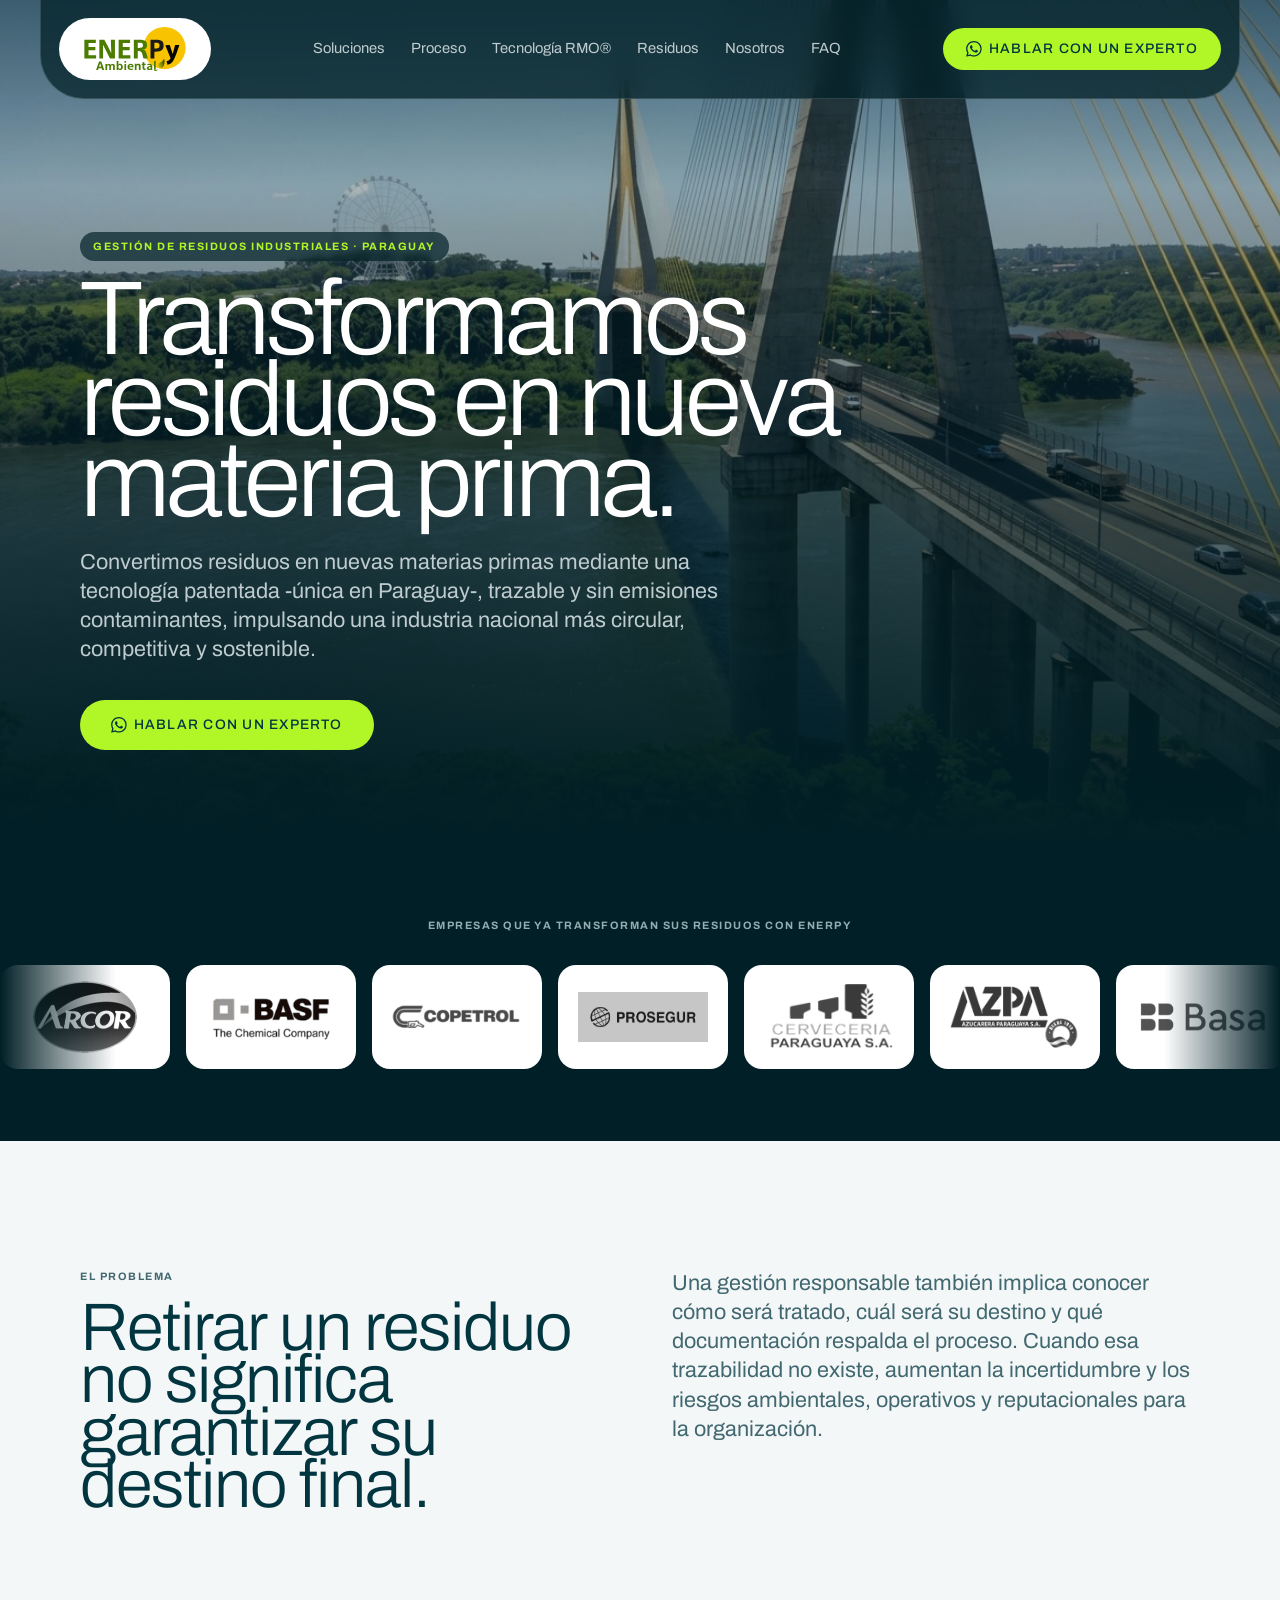
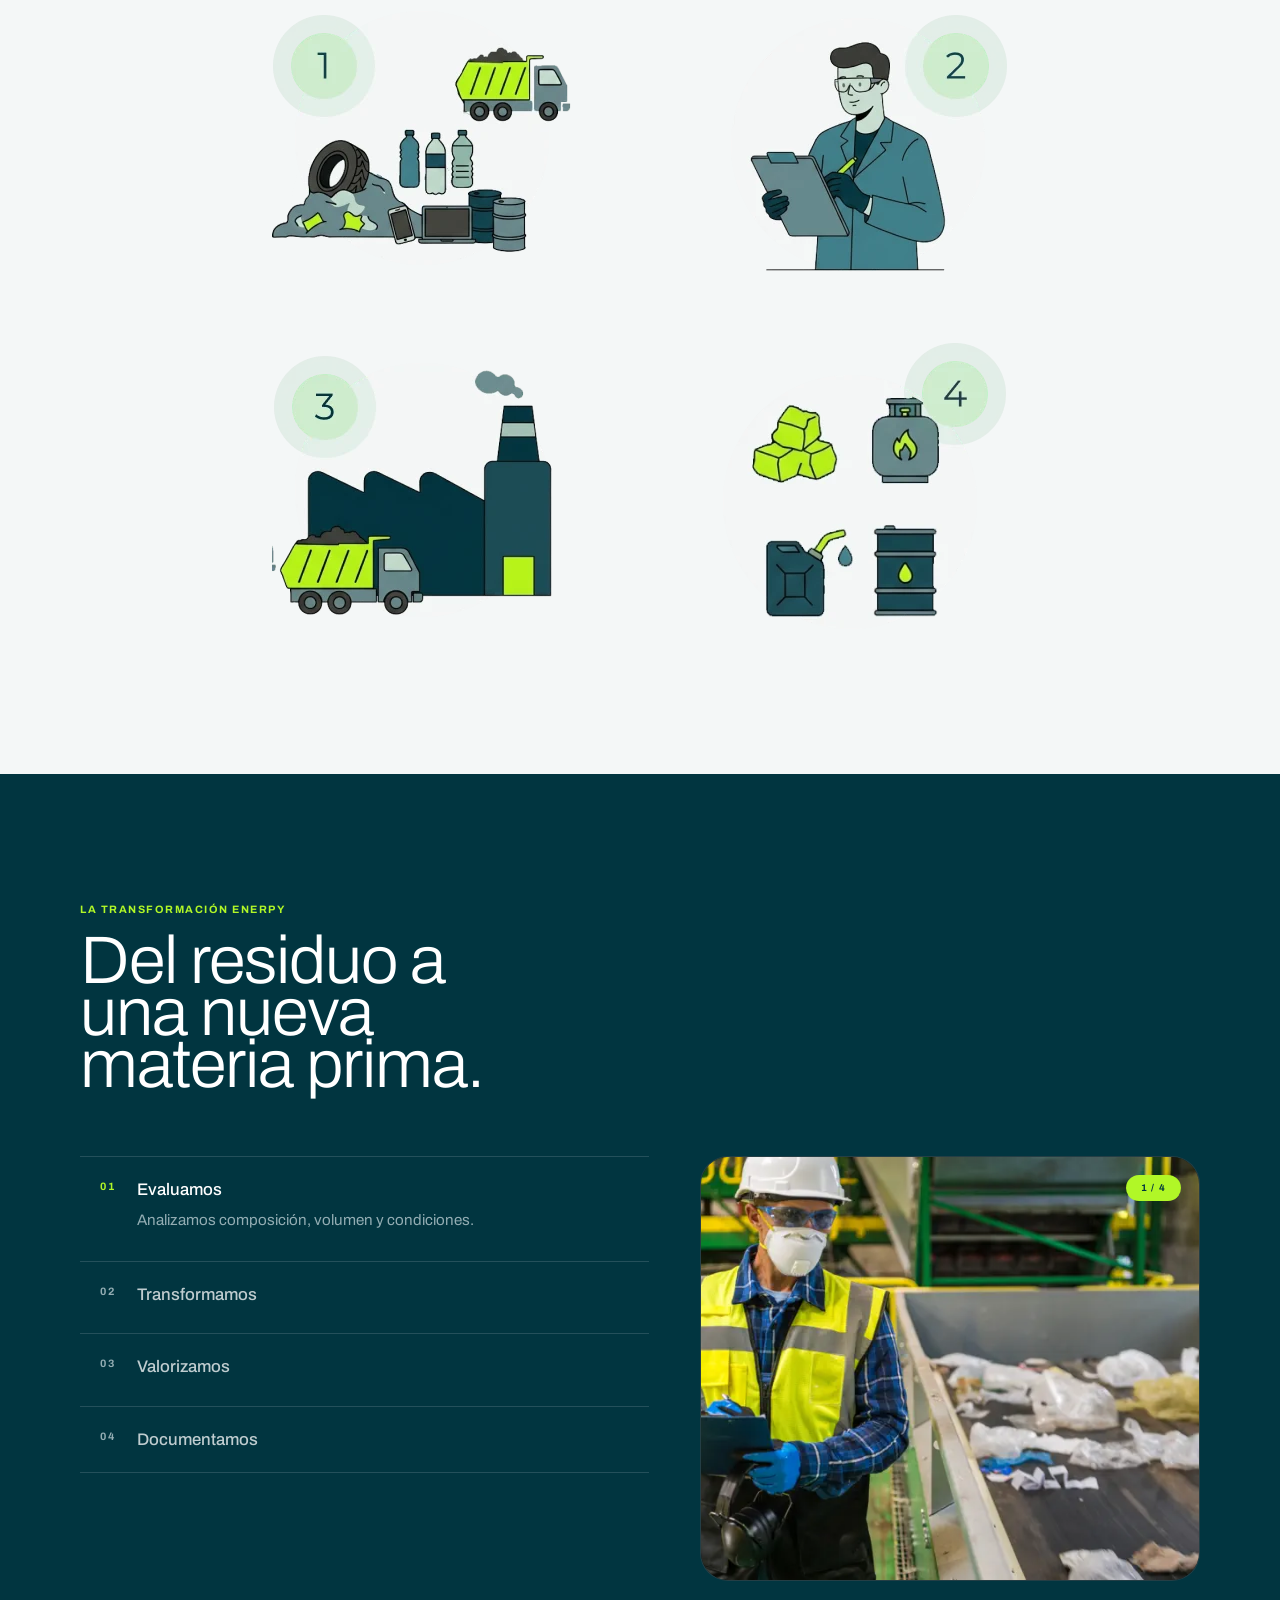
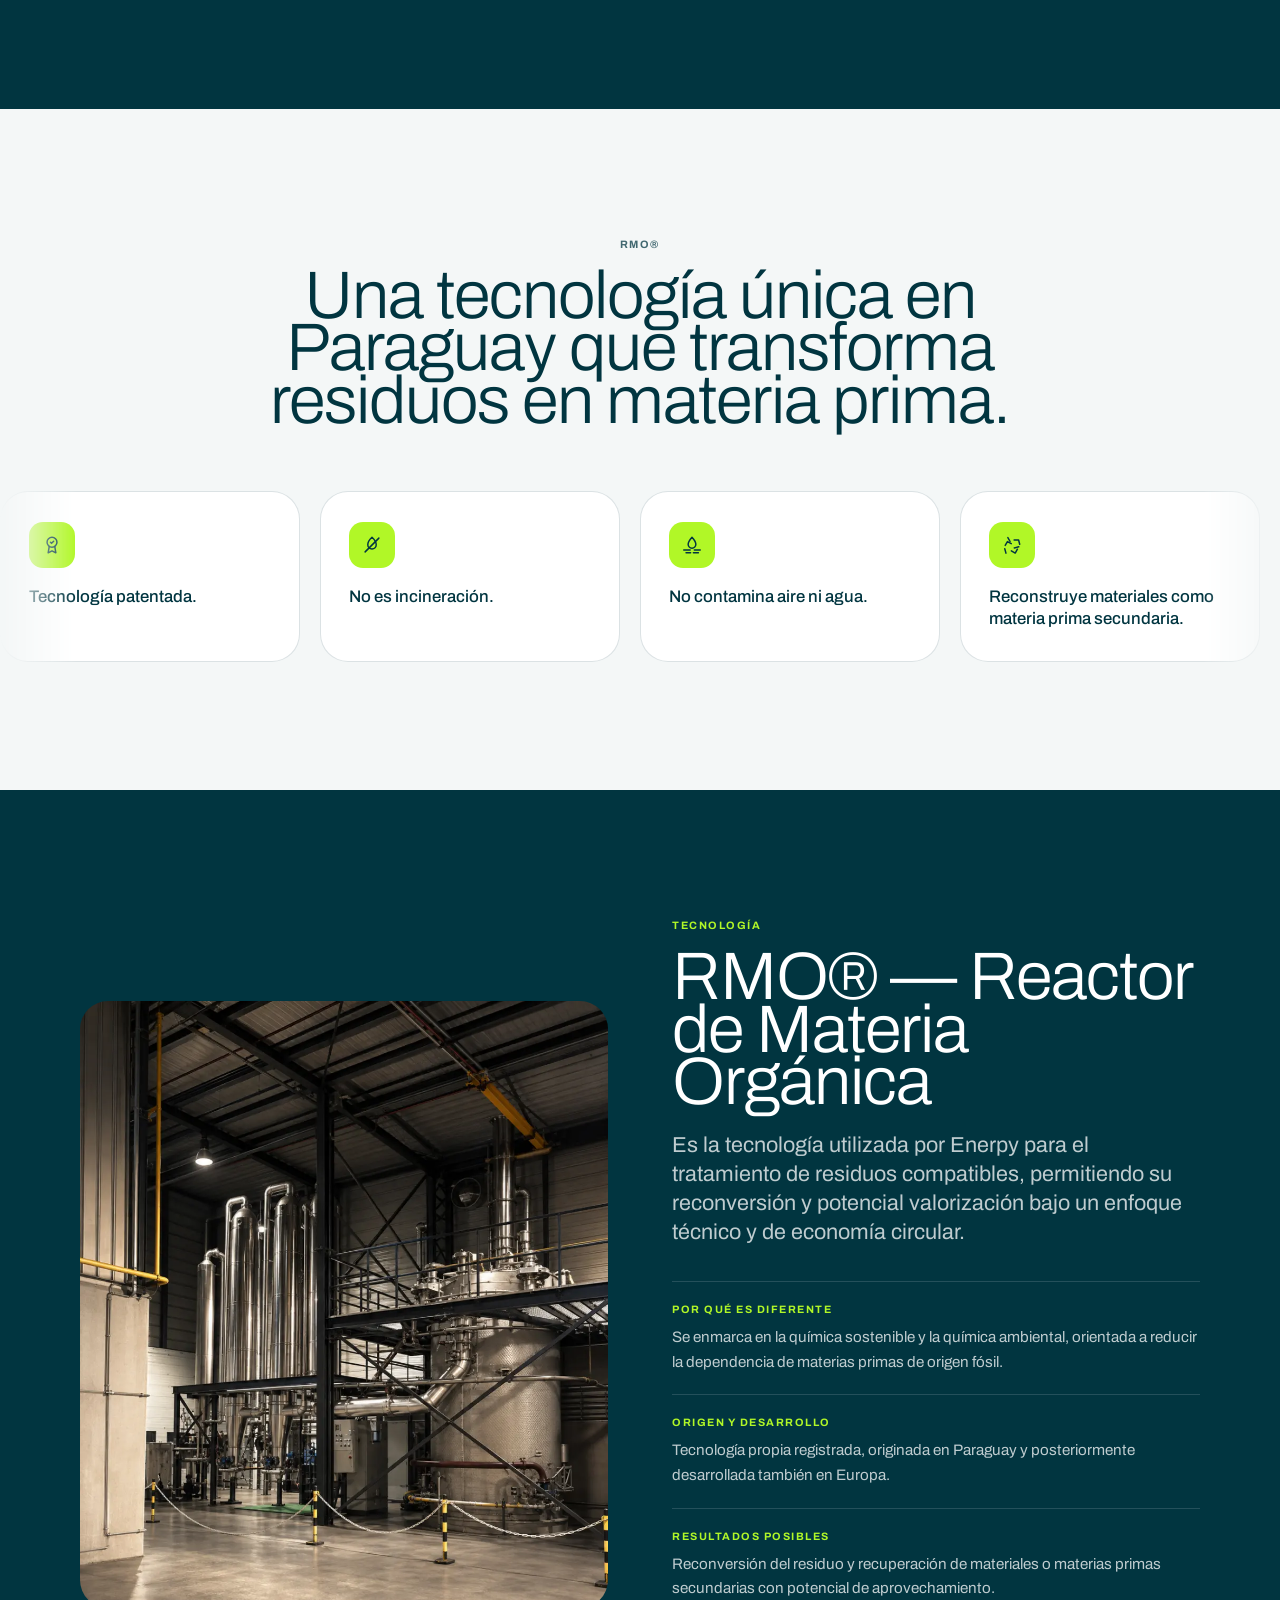
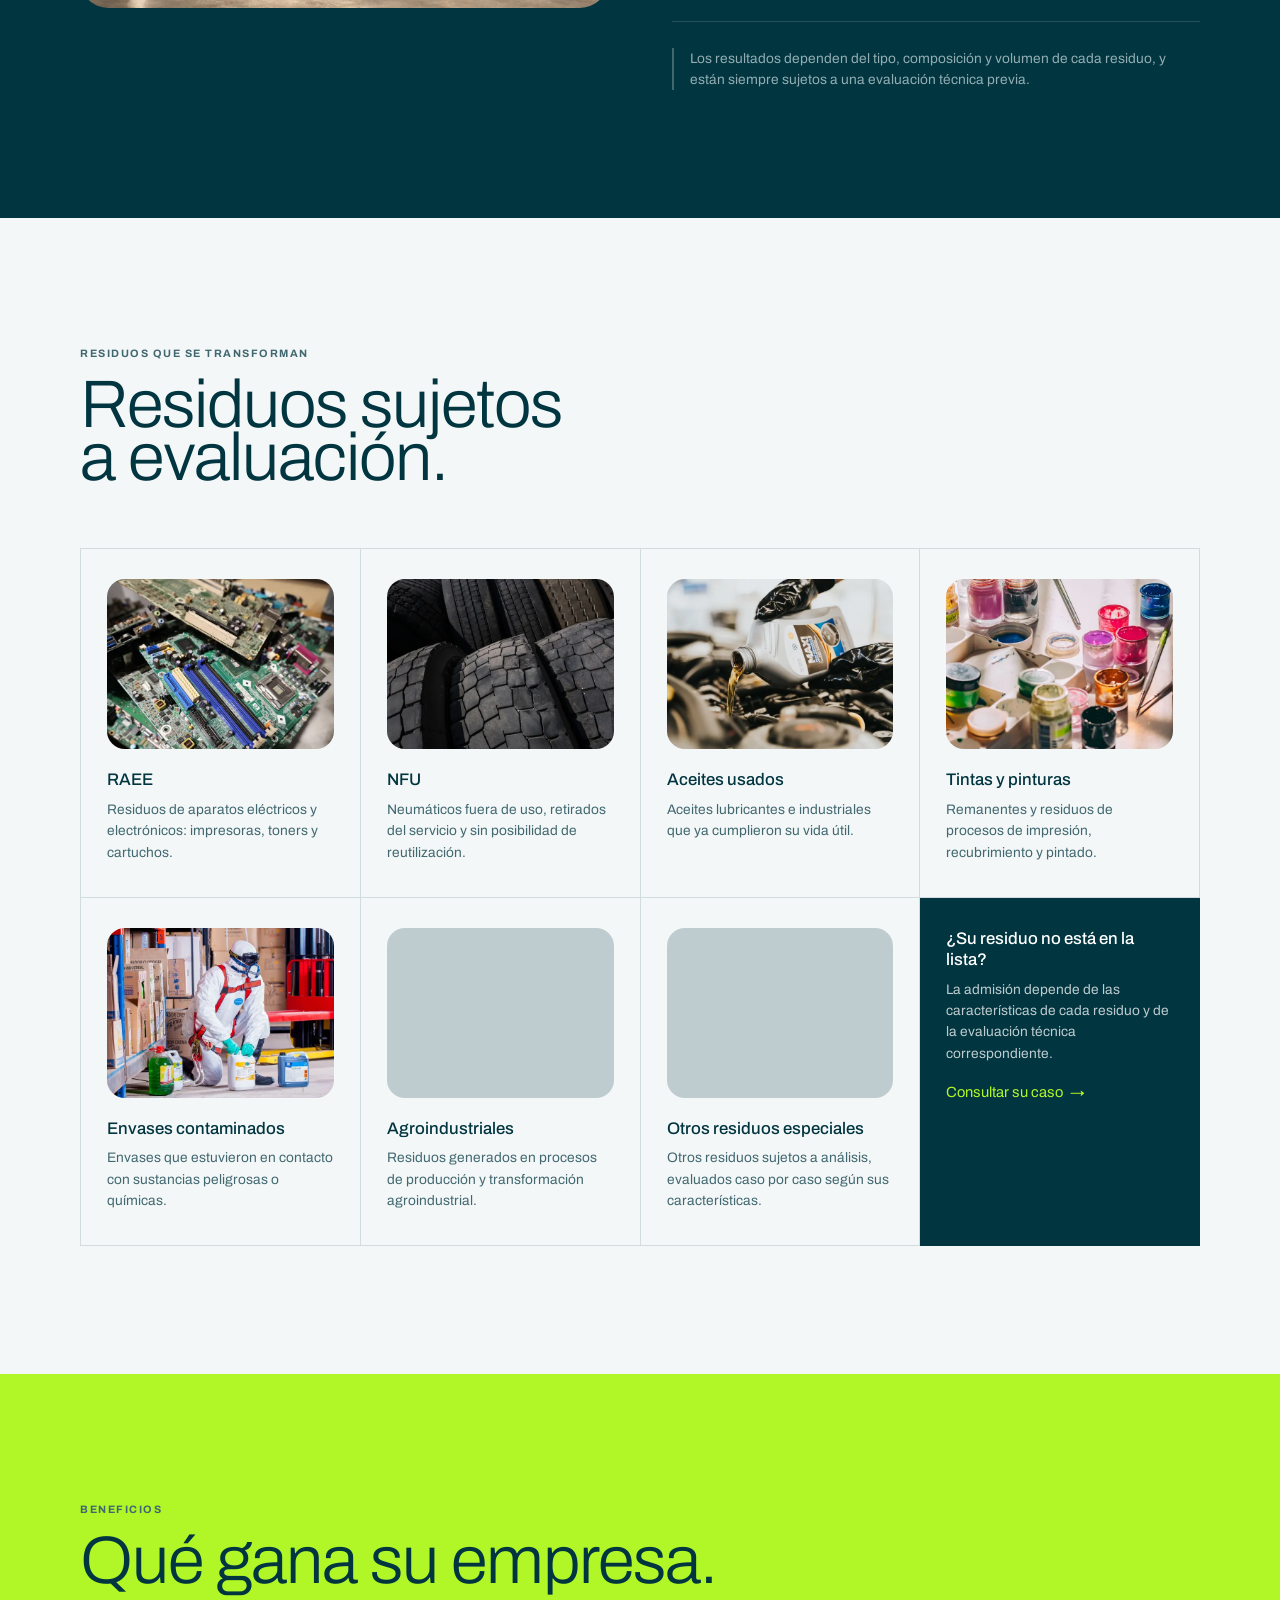
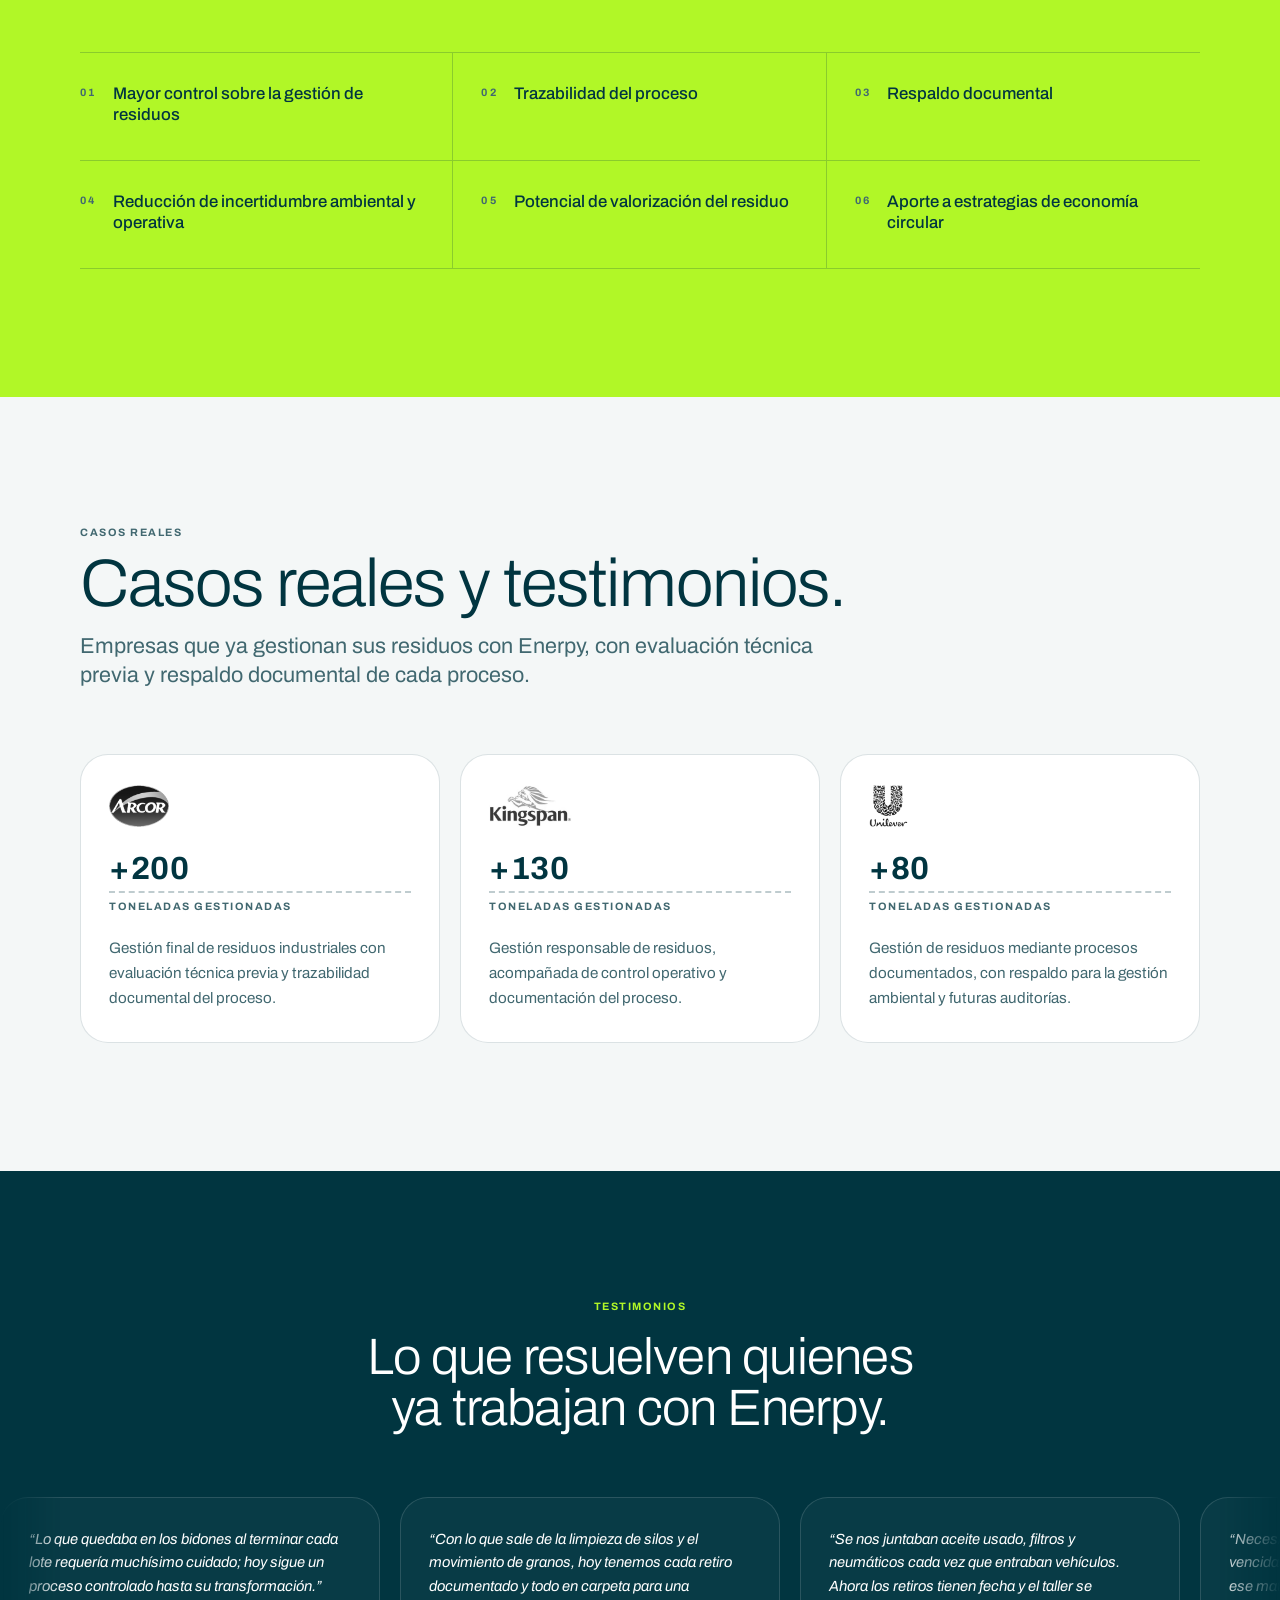
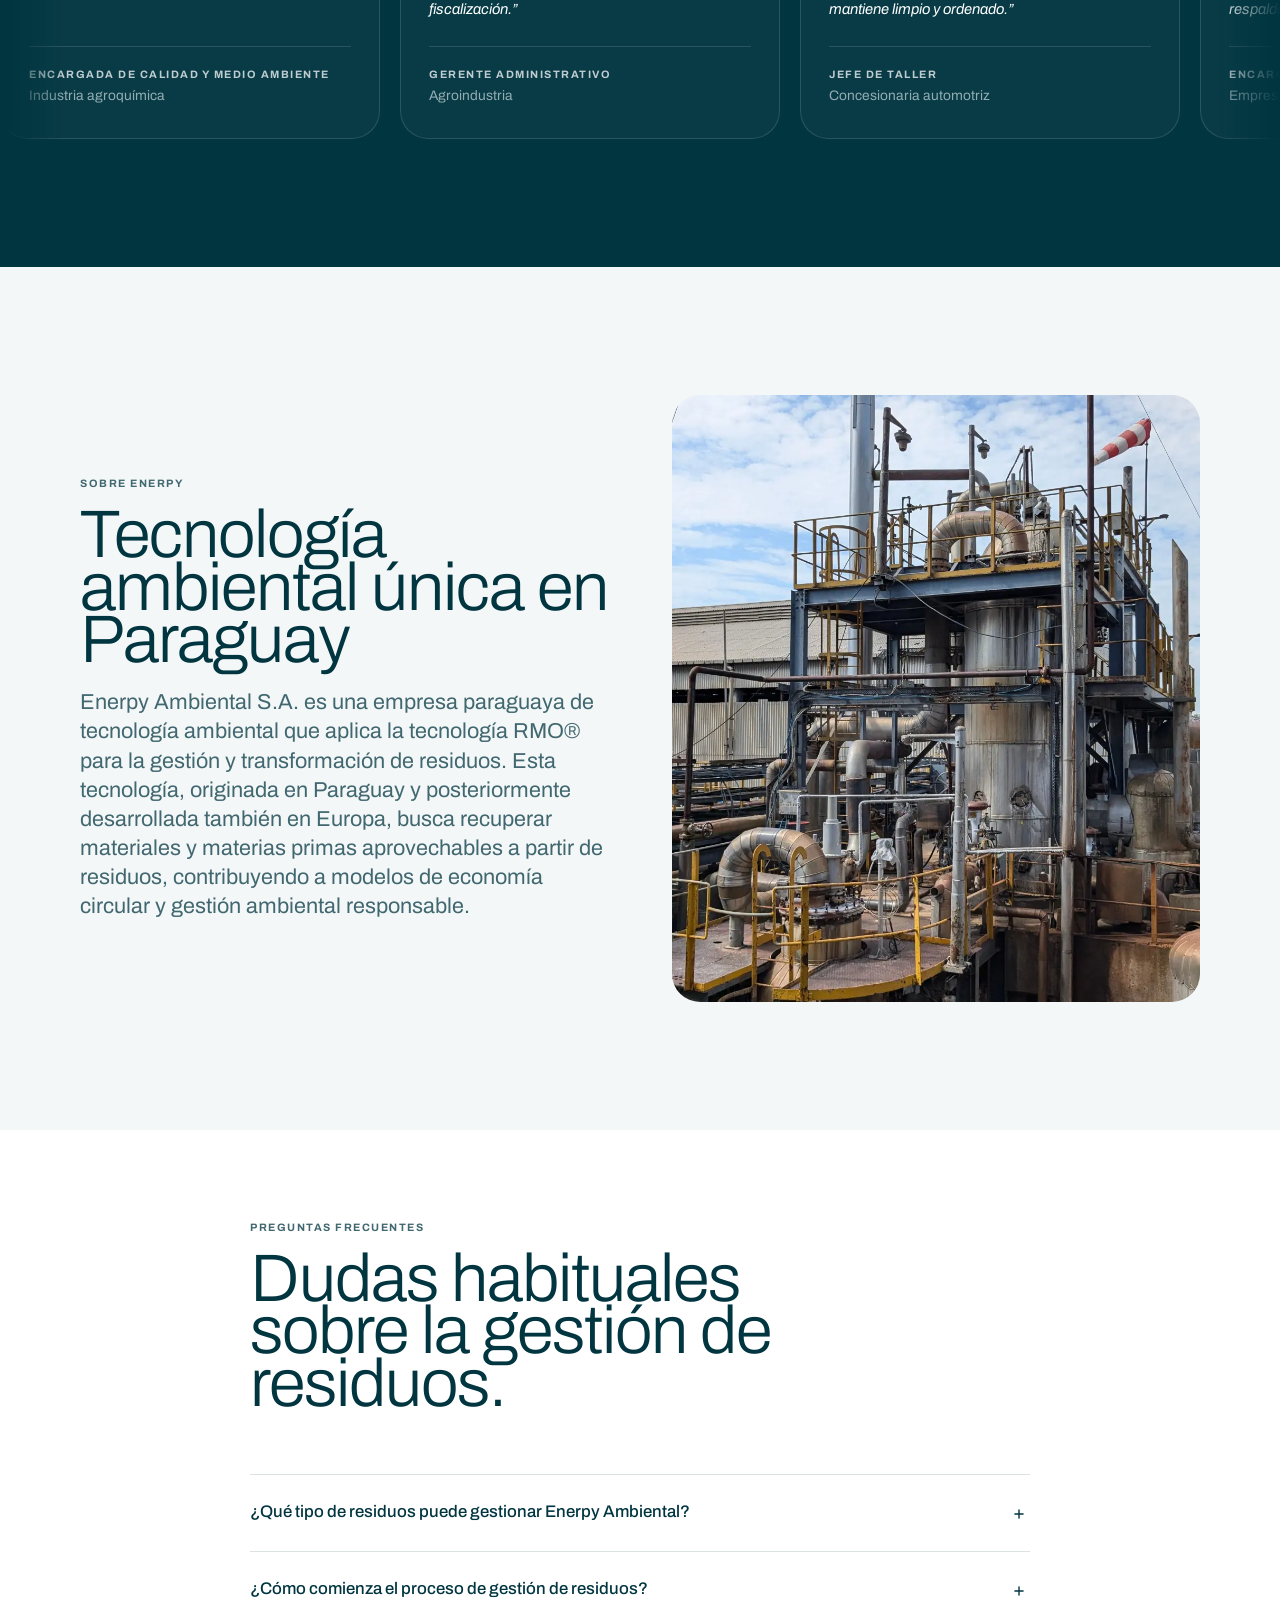
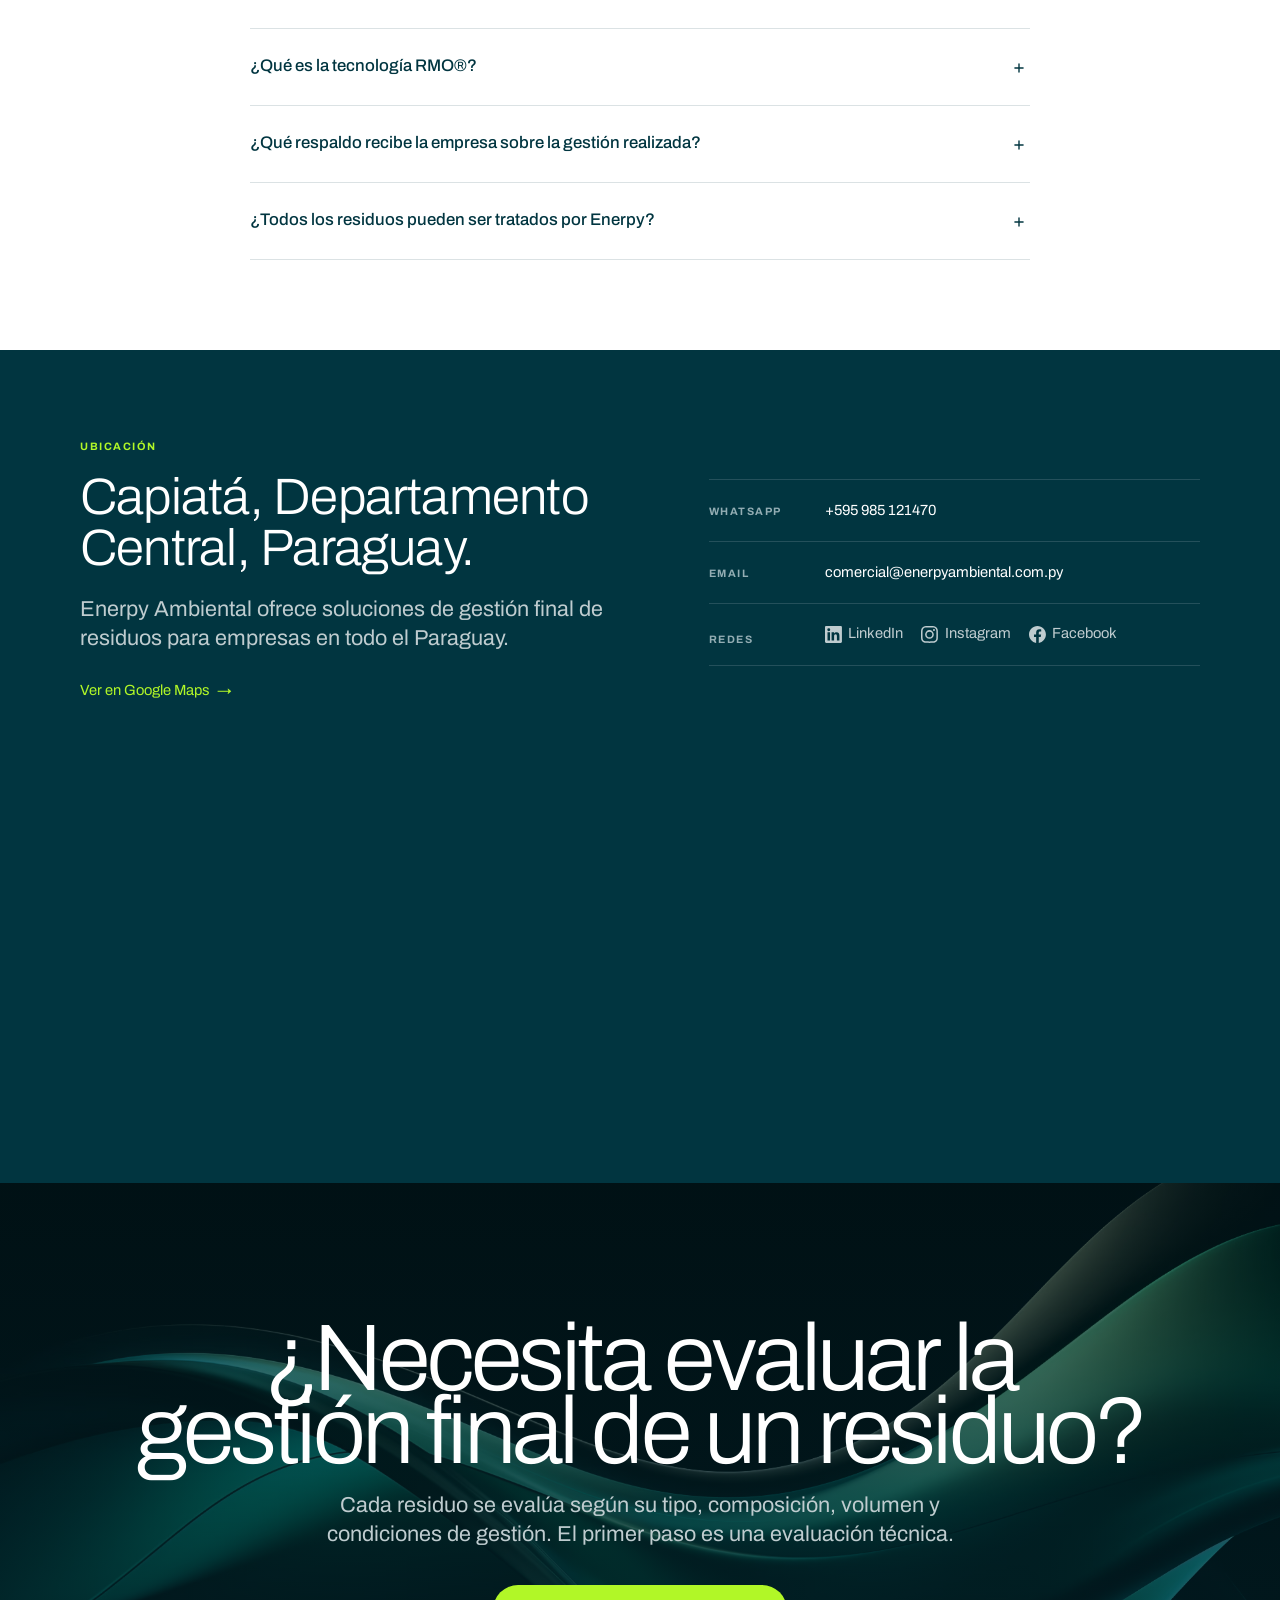
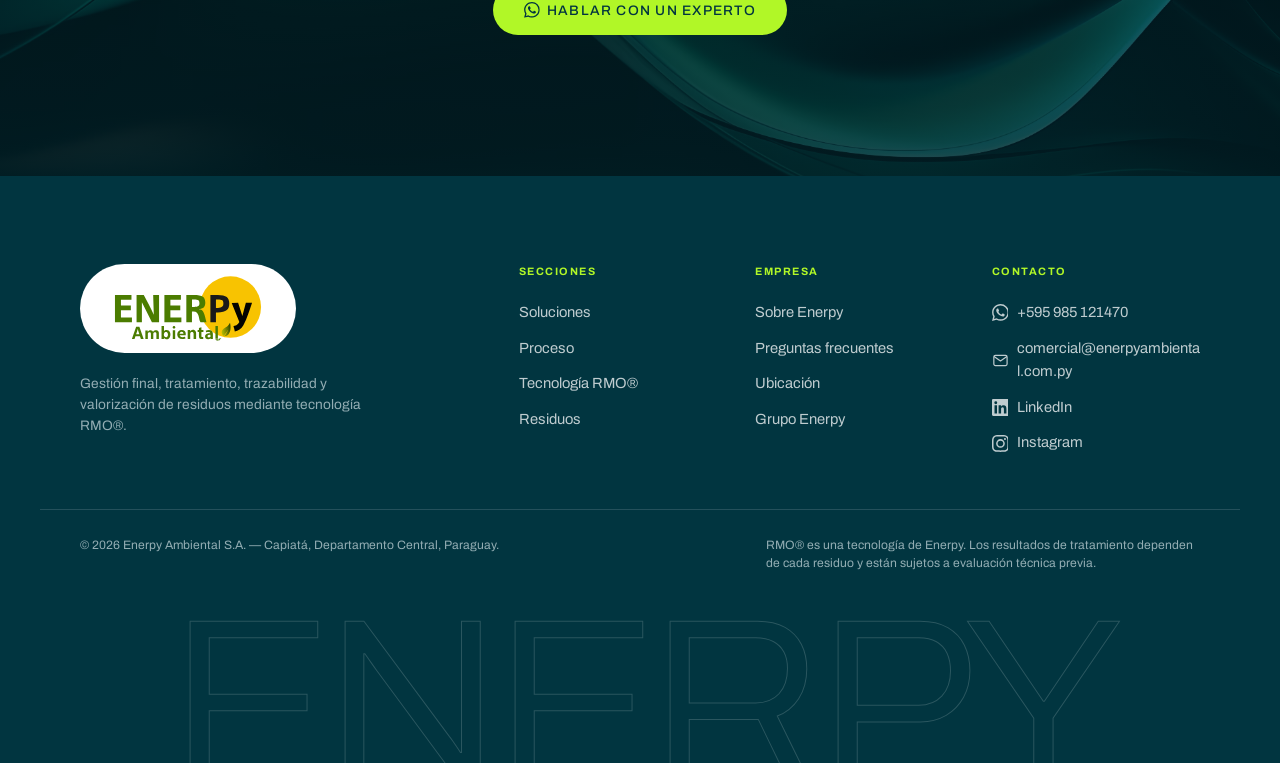
==== index.html @ 4f1cf083 "Use the client's picks for RAEE, aceites and envases Replaces three of the residuo photographs with " ====
<!doctype html>
<html lang="es-PY">
<head>
<meta charset="utf-8">
<meta name="viewport" content="width=device-width, initial-scale=1">
<title>Enerpy Ambiental | Gestión de residuos industriales en Paraguay</title>
<meta name="description" content="Enerpy Ambiental ofrece gestión final de residuos industriales, peligrosos y especiales en Paraguay: evaluación técnica, tratamiento con tecnología RMO®, trazabilidad documental y valorización.">
<link rel="canonical" href="https://giro54bo.github.io/enerpy-ambiental-landing/">
<!-- Demo preview: not indexed so it cannot compete with the client's live domain.
     For production, drop the robots tag and swap the URLs below back to https://enerpyambiental.com.py/ -->
<meta name="robots" content="noindex, nofollow">
<meta name="theme-color" content="#013540">

<meta property="og:type" content="website">
<meta property="og:site_name" content="Enerpy Ambiental">
<meta property="og:locale" content="es_PY">
<meta property="og:url" content="https://giro54bo.github.io/enerpy-ambiental-landing/">
<meta property="og:title" content="Enerpy Ambiental | Gestión de residuos industriales en Paraguay">
<meta property="og:description" content="Gestión final de residuos complejos con tecnología RMO®, evaluación técnica, trazabilidad y valorización para empresas que necesitan mayor control sobre el destino de sus residuos.">
<meta property="og:image" content="https://giro54bo.github.io/enerpy-ambiental-landing/img/hero-puente.webp">
<meta property="og:image:alt" content="Puente de la Integración sobre el río Paraná, Paraguay">

<meta name="twitter:card" content="summary_large_image">
<meta name="twitter:title" content="Enerpy Ambiental | Gestión de residuos industriales en Paraguay">
<meta name="twitter:description" content="Gestión final de residuos complejos con tecnología RMO®, evaluación técnica, trazabilidad y valorización.">
<meta name="twitter:image" content="https://giro54bo.github.io/enerpy-ambiental-landing/img/hero-puente.webp">

<link rel="icon" href="img/enerpy-color.svg" type="image/svg+xml">
<link rel="preconnect" href="https://fonts.googleapis.com">
<link rel="preconnect" href="https://fonts.gstatic.com" crossorigin>
<link href="https://fonts.googleapis.com/css2?family=Archivo:ital,wght@0,300;0,400;0,500;0,600;0,700;1,400;1,500&display=swap" rel="stylesheet">
<script>document.documentElement.classList.add('js')</script>
<link rel="stylesheet" href="styles.css?v=24">
</head>
<body>

<svg width="0" height="0" style="position:absolute" aria-hidden="true" focusable="false">
  <symbol id="ico-wa" viewBox="0 0 24 24">
    <path fill="currentColor" d="M17.472 14.382c-.297-.149-1.758-.867-2.03-.967-.273-.099-.471-.148-.67.15-.197.297-.767.966-.94 1.164-.173.199-.347.223-.644.075-.297-.15-1.255-.463-2.39-1.475-.883-.788-1.48-1.761-1.653-2.059-.173-.297-.018-.458.13-.606.134-.133.298-.347.446-.52.149-.174.198-.298.298-.497.099-.198.05-.371-.025-.52-.075-.149-.669-1.612-.916-2.207-.242-.579-.487-.5-.669-.51-.173-.008-.371-.01-.57-.01-.198 0-.52.074-.792.372-.272.297-1.04 1.016-1.04 2.479 0 1.462 1.065 2.875 1.213 3.074.149.198 2.096 3.2 5.077 4.487.709.306 1.262.489 1.694.625.712.227 1.36.195 1.871.118.571-.085 1.758-.719 2.006-1.413.248-.694.248-1.289.173-1.413-.074-.124-.272-.198-.57-.347m-5.421 7.403h-.004a9.87 9.87 0 0 1-5.031-1.378l-.361-.214-3.741.982.998-3.648-.235-.374a9.86 9.86 0 0 1-1.51-5.26c.001-5.45 4.436-9.884 9.888-9.884 2.64 0 5.122 1.03 6.988 2.898a9.825 9.825 0 0 1 2.893 6.994c-.003 5.45-4.437 9.884-9.885 9.884m8.413-18.297A11.815 11.815 0 0 0 12.05 0C5.495 0 .16 5.335.157 11.892c0 2.096.547 4.142 1.588 5.945L.057 24l6.305-1.654a11.882 11.882 0 0 0 5.683 1.448h.005c6.554 0 11.89-5.335 11.893-11.893a11.821 11.821 0 0 0-3.48-8.413z"/>
  </symbol>
  <symbol id="ico-li" viewBox="0 0 24 24">
    <path fill="currentColor" d="M20.45 20.45h-3.56v-5.57c0-1.33-.03-3.04-1.85-3.04-1.85 0-2.14 1.45-2.14 2.94v5.67H9.35V9h3.41v1.56h.05a3.74 3.74 0 0 1 3.37-1.85c3.6 0 4.27 2.37 4.27 5.46v6.28ZM5.34 7.43a2.07 2.07 0 1 1 0-4.14 2.07 2.07 0 0 1 0 4.14ZM7.12 20.45H3.55V9h3.57v11.45ZM22.22 0H1.77C.79 0 0 .77 0 1.72v20.56C0 23.23.79 24 1.77 24h20.45c.98 0 1.78-.77 1.78-1.72V1.72C24 .77 23.2 0 22.22 0Z"/>
  </symbol>
  <symbol id="ico-ig" viewBox="0 0 24 24">
    <path fill="currentColor" d="M12 0C8.74 0 8.33.01 7.05.07 5.78.13 4.9.33 4.14.63c-.79.3-1.46.72-2.13 1.38C1.35 2.68.93 3.35.63 4.14.33 4.9.13 5.78.07 7.05.01 8.33 0 8.74 0 12s.01 3.67.07 4.95c.06 1.27.26 2.15.56 2.91.3.79.72 1.46 1.38 2.13.67.66 1.34 1.08 2.13 1.38.76.3 1.64.5 2.91.56C8.33 23.99 8.74 24 12 24s3.67-.01 4.95-.07c1.27-.06 2.15-.26 2.91-.56.79-.3 1.46-.72 2.13-1.38.66-.67 1.08-1.34 1.38-2.13.3-.76.5-1.64.56-2.91.06-1.28.07-1.69.07-4.95s-.01-3.67-.07-4.95c-.06-1.27-.26-2.15-.56-2.91-.3-.79-.72-1.46-1.38-2.13C21.32 1.35 20.65.93 19.86.63c-.76-.3-1.64-.5-2.91-.56C15.67.01 15.26 0 12 0Zm0 2.16c3.2 0 3.58.02 4.85.07 1.17.06 1.8.25 2.23.41.56.22.96.48 1.38.9.42.42.68.82.9 1.38.16.42.36 1.06.41 2.23.06 1.27.07 1.65.07 4.85s-.01 3.58-.07 4.85c-.05 1.17-.25 1.8-.41 2.23-.22.56-.48.96-.9 1.38-.42.42-.82.68-1.38.9-.42.16-1.06.36-2.23.41-1.27.06-1.65.07-4.85.07s-3.58-.01-4.85-.07c-1.17-.05-1.8-.25-2.23-.41-.56-.22-.96-.48-1.38-.9-.42-.42-.68-.82-.9-1.38-.16-.42-.36-1.06-.41-2.23-.06-1.27-.07-1.65-.07-4.85s.01-3.58.07-4.85c.05-1.17.25-1.8.41-2.23.22-.56.48-.96.9-1.38.42-.42.82-.68 1.38-.9.42-.16 1.06-.36 2.23-.41C8.42 2.18 8.8 2.16 12 2.16Zm0 3.68a6.16 6.16 0 1 0 0 12.32 6.16 6.16 0 0 0 0-12.32Zm0 10.16a4 4 0 1 1 0-8 4 4 0 0 1 0 8Zm7.85-10.4a1.44 1.44 0 1 1-2.88 0 1.44 1.44 0 0 1 2.88 0Z"/>
  </symbol>
  <symbol id="ico-fb" viewBox="0 0 24 24">
    <path fill="currentColor" d="M24 12.07C24 5.4 18.63 0 12 0S0 5.4 0 12.07C0 18.1 4.39 23.1 10.12 24v-8.44H7.08v-3.49h3.04V9.41c0-3.02 1.79-4.69 4.53-4.69 1.31 0 2.68.24 2.68.24v2.97h-1.51c-1.49 0-1.96.93-1.96 1.89v2.25h3.33l-.53 3.49h-2.8V24C19.61 23.1 24 18.1 24 12.07Z"/>
  </symbol>
  <symbol id="ico-patent" viewBox="0 0 24 24" fill="none" stroke="currentColor" stroke-width="1.6" stroke-linecap="round" stroke-linejoin="round">
    <circle cx="12" cy="9" r="5.4"/><path d="m9 13.6-1.2 6.9L12 18.4l4.2 2.1-1.2-6.9"/><path d="m10.3 9 1.2 1.2 2.3-2.3"/>
  </symbol>
  <symbol id="ico-noburn" viewBox="0 0 24 24" fill="none" stroke="currentColor" stroke-width="1.6" stroke-linecap="round" stroke-linejoin="round">
    <path d="M12 3.6s4.6 4.3 4.6 8.2a4.6 4.6 0 0 1-9.2 0C7.4 7.9 12 3.6 12 3.6Z"/><path d="M4.5 19.5 19.5 4.5"/>
  </symbol>
  <symbol id="ico-clean" viewBox="0 0 24 24" fill="none" stroke="currentColor" stroke-width="1.6" stroke-linecap="round" stroke-linejoin="round">
    <path d="M12 3.5s4.2 4.6 4.2 7.8a4.2 4.2 0 0 1-8.4 0C7.8 8.1 12 3.5 12 3.5Z"/><path d="M3 17.5h7M14.5 17.5H21M5.5 20.5h5M13.5 20.5H19"/>
  </symbol>
  <symbol id="ico-recycle" viewBox="0 0 24 24" fill="none" stroke="currentColor" stroke-width="1.6" stroke-linecap="round" stroke-linejoin="round">
    <path d="M4.6 12.4 7 8.2l4.2 2.4"/><path d="M14.3 6.6h4.9l1.2 4.6"/><path d="M17.9 16.6 15.5 20.8l-4.2-2.4"/>
    <path d="M9.9 8.2 7.5 3.9M19.4 13.9l-4.9 1.3M4.1 16.1l1.3 4.8"/>
  </symbol>
  <symbol id="ico-legal" viewBox="0 0 24 24" fill="none" stroke="currentColor" stroke-width="1.6" stroke-linecap="round" stroke-linejoin="round">
    <path d="M14 3H7a2 2 0 0 0-2 2v14a2 2 0 0 0 2 2h10a2 2 0 0 0 2-2V8l-5-5Z"/><path d="M14 3v5h5"/><path d="m9 14 2 2 4-4"/>
  </symbol>
  <symbol id="ico-mail" viewBox="0 0 24 24" fill="none" stroke="currentColor" stroke-width="1.7" stroke-linecap="round" stroke-linejoin="round">
    <rect x="2.6" y="4.8" width="18.8" height="14.4" rx="2.2"/><path d="m3.4 6.6 8.6 6 8.6-6"/>
  </symbol>
</svg>

<a class="skip" href="#main">Saltar al contenido principal</a>

<!-- ============ NAV ============ -->
<header class="nav" id="nav">
  <div class="nav__inner">
    <a class="nav__brand" href="#inicio" aria-label="Enerpy Ambiental, inicio">
      <img src="img/enerpy-color.svg" alt="Enerpy Ambiental" width="506" height="225">
    </a>

    <nav class="nav__links" id="navmenu" aria-label="Navegación principal">
      <a href="#soluciones">Soluciones</a>
      <a href="#proceso">Proceso</a>
      <a href="#rmo">Tecnología RMO®</a>
      <a href="#residuos">Residuos</a>
      <a href="#nosotros">Nosotros</a>
      <a href="#faq">FAQ</a>
      <a class="btn btn--primary nav__cta-m" href="https://wa.me/595985121470" target="_blank" rel="noopener"><svg class="btn__ico" aria-hidden="true" focusable="false"><use href="#ico-wa"></use></svg><span>Hablar con un experto</span></a>
    </nav>

    <a class="btn btn--primary btn--sm nav__cta" href="https://wa.me/595985121470" target="_blank" rel="noopener"><svg class="btn__ico" aria-hidden="true" focusable="false"><use href="#ico-wa"></use></svg><span>Hablar con un experto</span></a>

    <button class="nav__toggle" id="navtoggle" aria-expanded="false" aria-controls="navmenu" aria-label="Abrir menú">
      <span></span><span></span><span></span>
    </button>
  </div>
</header>

<main id="main">

<!-- ============ 1. HERO ============ -->
<section class="hero" id="inicio">
  <img class="hero__bg" src="img/hero-puente.webp" alt="" width="1365" height="768" fetchpriority="high" decoding="async">
  <div class="hero__scrim"></div>

  <div class="wrap hero__inner">
    <p class="eyebrow">Gestión de residuos industriales · Paraguay</p>
    <h1 class="hero__title">Transformamos residuos en nueva materia prima.</h1>
    <p class="hero__lede">
      Convertimos residuos en nuevas materias primas mediante una tecnología patentada -única en Paraguay-, trazable y sin emisiones contaminantes, impulsando una industria nacional más circular, competitiva y sostenible.
    </p>
    <div class="hero__actions">
      <a class="btn btn--primary" href="https://wa.me/595985121470" target="_blank" rel="noopener"><svg class="btn__ico" aria-hidden="true" focusable="false"><use href="#ico-wa"></use></svg><span>Hablar con un experto</span></a>
    </div>
  </div>

</section>

<!-- ============ 2. SEÑALES DE CONFIANZA ============ -->
<section class="clients" aria-labelledby="clients-h">
  <div class="wrap">
    <p class="clients__label" id="clients-h">Empresas que ya transforman sus residuos con Enerpy</p>
  </div>
  <div class="marquee" id="marquee">
    <div class="marquee__track">
      <!-- track A -->
      <div class="marquee__group">
        <span class="logo"><img src="img/clientes/arcor.webp" alt="Arcor" loading="lazy" decoding="async"></span>
        <span class="logo"><img src="img/clientes/basf.webp" alt="BASF" loading="lazy" decoding="async"></span>
        <span class="logo"><img src="img/clientes/copetrol.webp" alt="Copetrol" loading="lazy" decoding="async"></span>
        <span class="logo"><img src="img/clientes/prosegur.webp" alt="Prosegur" loading="lazy" decoding="async"></span>
        <span class="logo"><img src="img/clientes/cervepar.webp" alt="Cervepar" loading="lazy" decoding="async"></span>
        <span class="logo"><img src="img/clientes/azpa.webp" alt="AZPA" loading="lazy" decoding="async"></span>
        <span class="logo"><img src="img/clientes/basa.webp" alt="Basa" loading="lazy" decoding="async"></span>
        <span class="logo"><img src="img/clientes/amandau.webp" alt="Amandau" loading="lazy" decoding="async"></span>
        <span class="logo"><img src="img/clientes/arcoiris.webp" alt="Arcoiris" loading="lazy" decoding="async"></span>
        <span class="logo"><img src="img/clientes/tosca.webp" alt="Tosca" loading="lazy" decoding="async"></span>
        <span class="logo"><img src="img/clientes/ccvb.webp" alt="CCVB" loading="lazy" decoding="async"></span>
        <span class="logo"><img src="img/clientes/cie.webp" alt="CIE" loading="lazy" decoding="async"></span>
        <span class="logo"><img src="img/clientes/csf.webp" alt="CSF" loading="lazy" decoding="async"></span>
        <span class="logo"><img src="img/clientes/proinnova.webp" alt="Proinnova" loading="lazy" decoding="async"></span>
      </div>
      <!-- track B (duplicate for seamless loop) -->
      <div class="marquee__group" aria-hidden="true">
        <span class="logo"><img src="img/clientes/arcor.webp" alt="" loading="lazy" decoding="async"></span>
        <span class="logo"><img src="img/clientes/basf.webp" alt="" loading="lazy" decoding="async"></span>
        <span class="logo"><img src="img/clientes/copetrol.webp" alt="" loading="lazy" decoding="async"></span>
        <span class="logo"><img src="img/clientes/prosegur.webp" alt="" loading="lazy" decoding="async"></span>
        <span class="logo"><img src="img/clientes/cervepar.webp" alt="" loading="lazy" decoding="async"></span>
        <span class="logo"><img src="img/clientes/azpa.webp" alt="" loading="lazy" decoding="async"></span>
        <span class="logo"><img src="img/clientes/basa.webp" alt="" loading="lazy" decoding="async"></span>
        <span class="logo"><img src="img/clientes/amandau.webp" alt="" loading="lazy" decoding="async"></span>
        <span class="logo"><img src="img/clientes/arcoiris.webp" alt="" loading="lazy" decoding="async"></span>
        <span class="logo"><img src="img/clientes/tosca.webp" alt="" loading="lazy" decoding="async"></span>
        <span class="logo"><img src="img/clientes/ccvb.webp" alt="" loading="lazy" decoding="async"></span>
        <span class="logo"><img src="img/clientes/cie.webp" alt="" loading="lazy" decoding="async"></span>
        <span class="logo"><img src="img/clientes/csf.webp" alt="" loading="lazy" decoding="async"></span>
        <span class="logo"><img src="img/clientes/proinnova.webp" alt="" loading="lazy" decoding="async"></span>
      </div>
    </div>
  </div>
</section>

<!-- ============ 3. PROBLEMA EMPRESARIAL ============ -->
<section class="sec sec--paper" id="problema">
  <div class="wrap">
    <div class="problema__head reveal">
      <div class="sec__head">
        <p class="eyebrow eyebrow--dark">El problema</p>
        <h2 class="h2">Retirar un residuo no significa garantizar su destino final.</h2>
      </div>
      <p class="lede">Una gestión responsable también implica conocer cómo será tratado, cuál será su destino y qué documentación respalda el proceso. Cuando esa trazabilidad no existe, aumentan la incertidumbre y los riesgos ambientales, operativos y reputacionales para la organización.</p>
    </div>

    <ul class="psteps reveal">
      <li class="pstep">
        <img src="img/problema/paso-1.webp" alt="Residuos industriales acumulados a la espera de una salida adecuada" width="300" height="300" loading="lazy" decoding="async">
      </li>
      <li class="pstep">
        <img src="img/problema/paso-2.webp" alt="Técnico evaluando y documentando el residuo" width="300" height="300" loading="lazy" decoding="async">
      </li>
      <li class="pstep">
        <img src="img/problema/paso-3.webp" alt="Traslado del residuo a una planta de tratamiento" width="300" height="300" loading="lazy" decoding="async">
      </li>
      <li class="pstep">
        <img src="img/problema/paso-4.webp" alt="Materiales y combustibles recuperados del proceso" width="300" height="306" loading="lazy" decoding="async">
      </li>
    </ul>
  </div>
</section>

<!-- ============ 4. CÓMO TRABAJA ENERPY (stepper) ============ -->
<section class="sec sec--dark steps" id="proceso">
  <div class="wrap">
    <div class="steps__head reveal">
      <p class="eyebrow">La transformación Enerpy</p>
      <h2 class="h2 h2--light">Del residuo a una nueva materia prima.</h2>
    </div>

    <div class="steps__body">
      <ol class="steps__list" id="steplist">
        <li>
          <button class="step" data-step="0" aria-current="true">
            <span class="step__n">01</span>
            <span class="step__tx">
              <span class="step__t">Evaluamos</span>
              <span class="step__d">Analizamos composición, volumen y condiciones.</span>
            </span>
          </button>
        </li>
        <li>
          <button class="step" data-step="1">
            <span class="step__n">02</span>
            <span class="step__tx">
              <span class="step__t">Transformamos</span>
              <span class="step__d">Aplicamos tecnología RMO® patentada, sin quema ni emisiones contaminantes.</span>
            </span>
          </button>
        </li>
        <li>
          <button class="step" data-step="2">
            <span class="step__n">03</span>
            <span class="step__tx">
              <span class="step__t">Valorizamos</span>
              <span class="step__d">Recuperamos materias primas secundarias aprovechables.</span>
            </span>
          </button>
        </li>
        <li>
          <button class="step" data-step="3">
            <span class="step__n">04</span>
            <span class="step__tx">
              <span class="step__t">Documentamos</span>
              <span class="step__d">Entregamos trazabilidad y respaldo del proceso.</span>
            </span>
          </button>
        </li>
      </ol>

      <figure class="steps__media">
        <span class="steps__count"><b id="stepnow">1</b> / 4</span>
        <img class="steps__img is-on" data-img="0" src="img/diagnostico-tecnico.webp" alt="Técnico evaluando residuos sobre una cinta transportadora" width="720" height="481" loading="lazy" decoding="async">
        <img class="steps__img" data-img="1" src="img/tecnologia-rmo.webp" alt="Operario trabajando en el reactor RMO® durante el tratamiento" width="720" height="480" loading="lazy" decoding="async">
        <img class="steps__img" data-img="2" src="img/planta-rmo.webp" alt="Planta con tecnología RMO® de Enerpy Ambiental" width="1536" height="1024" loading="lazy" decoding="async">
        <img class="steps__img" data-img="3" src="img/planta-tanques.webp" alt="Reactores y tanques de acero inoxidable en planta de tratamiento" width="900" height="1407" loading="lazy" decoding="async">
      </figure>
    </div>
  </div>
</section>

<!-- ============ 5. SOLUCIONES PRINCIPALES ============ -->
<section class="sec sec--paper" id="soluciones">
  <div class="wrap">
    <div class="sec__head sec__head--center reveal">
      <p class="eyebrow eyebrow--dark">RMO®</p>
      <h2 class="h2">Una tecnología única en Paraguay que transforma residuos en materia prima.</h2>
    </div>
  </div>

  <!-- same seamless-loop technique as the client marquee: two identical halves,
       translated by half the track, paused on hover/focus, stopped under reduced motion -->
  <div class="techloop" aria-label="Caracteristicas de la tecnologia RMO">
    <div class="techloop__track">
      <ul class="techloop__group">
        <li class="tcard">
          <span class="tcard__ico"><svg aria-hidden="true" focusable="false"><use href="#ico-patent"></use></svg></span>
          <p class="tcard__t">Tecnología patentada.</p>
        </li>
        <li class="tcard">
          <span class="tcard__ico"><svg aria-hidden="true" focusable="false"><use href="#ico-noburn"></use></svg></span>
          <p class="tcard__t">No es incineración.</p>
        </li>
        <li class="tcard">
          <span class="tcard__ico"><svg aria-hidden="true" focusable="false"><use href="#ico-clean"></use></svg></span>
          <p class="tcard__t">No contamina aire ni agua.</p>
        </li>
        <li class="tcard">
          <span class="tcard__ico"><svg aria-hidden="true" focusable="false"><use href="#ico-recycle"></use></svg></span>
          <p class="tcard__t">Reconstruye materiales como materia prima secundaria.</p>
        </li>
        <li class="tcard">
          <span class="tcard__ico"><svg aria-hidden="true" focusable="false"><use href="#ico-legal"></use></svg></span>
          <p class="tcard__t">Cumple con las normativas paraguayas.</p>
        </li>
      </ul>
      <ul class="techloop__group" aria-hidden="true">
        <li class="tcard">
          <span class="tcard__ico"><svg aria-hidden="true" focusable="false"><use href="#ico-patent"></use></svg></span>
          <p class="tcard__t">Tecnología patentada.</p>
        </li>
        <li class="tcard">
          <span class="tcard__ico"><svg aria-hidden="true" focusable="false"><use href="#ico-noburn"></use></svg></span>
          <p class="tcard__t">No es incineración.</p>
        </li>
        <li class="tcard">
          <span class="tcard__ico"><svg aria-hidden="true" focusable="false"><use href="#ico-clean"></use></svg></span>
          <p class="tcard__t">No contamina aire ni agua.</p>
        </li>
        <li class="tcard">
          <span class="tcard__ico"><svg aria-hidden="true" focusable="false"><use href="#ico-recycle"></use></svg></span>
          <p class="tcard__t">Reconstruye materiales como materia prima secundaria.</p>
        </li>
        <li class="tcard">
          <span class="tcard__ico"><svg aria-hidden="true" focusable="false"><use href="#ico-legal"></use></svg></span>
          <p class="tcard__t">Cumple con las normativas paraguayas.</p>
        </li>
      </ul>
    </div>
  </div>
</section>

<!-- ============ 6. TECNOLOGÍA RMO ============ -->
<section class="sec sec--dark" id="rmo">
  <div class="wrap split">
    <figure class="split__media split__media--tall reveal">
      <!-- stock photograph of a generic industrial plant, not Enerpy equipment:
           alt text describes it without attributing it to the RMO reactor -->
      <img src="img/rmo-planta.webp" alt="Planta de proceso con columnas de destilación y reactores de acero inoxidable" width="1000" height="1250" loading="lazy" decoding="async">
    </figure>

    <div class="split__body reveal">
      <p class="eyebrow">Tecnología</p>
      <h2 class="h2 h2--light">RMO® — Reactor de Materia Orgánica</h2>
      <p class="lede lede--light">
        Es la tecnología utilizada por Enerpy para el tratamiento de residuos compatibles,
        permitiendo su reconversión y potencial valorización bajo un enfoque técnico
        y de economía circular.
      </p>

      <dl class="deflist">
        <div>
          <dt>Por qué es diferente</dt>
          <dd>Se enmarca en la química sostenible y la química ambiental, orientada a reducir la dependencia de materias primas de origen fósil.</dd>
        </div>
        <div>
          <dt>Origen y desarrollo</dt>
          <dd>Tecnología propia registrada, originada en Paraguay y posteriormente desarrollada también en Europa.</dd>
        </div>
        <div>
          <dt>Resultados posibles</dt>
          <dd>Reconversión del residuo y recuperación de materiales o materias primas secundarias con potencial de aprovechamiento.</dd>
        </div>
      </dl>

      <p class="note">
        Los resultados dependen del tipo, composición y volumen de cada residuo, y están
        siempre sujetos a una evaluación técnica previa.
      </p>
    </div>
  </div>
</section>

<!-- ============ 7. RESIDUOS SUJETOS A EVALUACIÓN ============ -->
<section class="sec sec--paper" id="residuos">
  <div class="wrap">
    <div class="sec__head reveal">
      <p class="eyebrow eyebrow--dark">Residuos que se transforman</p>
      <h2 class="h2">Residuos sujetos a evaluación.</h2>
    </div>

    <ul class="grid grid--4 waste">
      <li class="waste__i reveal">
        <span class="waste__media">
          <img src="img/residuos/raee.webp" alt="Placas de circuito y componentes electrónicos en desuso" width="640" height="480" loading="lazy" decoding="async">
        </span>
        <h3 class="waste__t">RAEE</h3>
        <p class="waste__d">Residuos de aparatos eléctricos y electrónicos: impresoras, toners y cartuchos.</p>
      </li>
      <li class="waste__i reveal">
        <span class="waste__media">
          <img src="img/residuos/nfu.webp" alt="Neumáticos de camión fuera de uso apilados" width="640" height="480" loading="lazy" decoding="async">
        </span>
        <h3 class="waste__t">NFU</h3>
        <p class="waste__d">Neumáticos fuera de uso, retirados del servicio y sin posibilidad de reutilización.</p>
      </li>
      <li class="waste__i reveal">
        <span class="waste__media">
          <img src="img/residuos/aceites.webp" alt="Aceite lubricante usado vertido desde su envase durante un cambio" width="640" height="480" loading="lazy" decoding="async">
        </span>
        <h3 class="waste__t">Aceites usados</h3>
        <p class="waste__d">Aceites lubricantes e industriales que ya cumplieron su vida útil.</p>
      </li>
      <li class="waste__i reveal">
        <span class="waste__media">
          <img src="img/residuos/tintas.webp" alt="Envases de tintas y pinturas con remanentes" width="640" height="480" loading="lazy" decoding="async">
        </span>
        <h3 class="waste__t">Tintas y pinturas</h3>
        <p class="waste__d">Remanentes y residuos de procesos de impresión, recubrimiento y pintado.</p>
      </li>
      <li class="waste__i reveal">
        <span class="waste__media">
          <img src="img/residuos/envases.webp" alt="Operario con equipo de protección manipulando envases de productos químicos" width="640" height="480" loading="lazy" decoding="async">
        </span>
        <h3 class="waste__t">Envases contaminados</h3>
        <p class="waste__d">Envases que estuvieron en contacto con sustancias peligrosas o químicas.</p>
      </li>
      <li class="waste__i reveal">
        <span class="waste__media">
          <img src="img/residuos/agro.webp" alt="Granos de soja, insumo típico de la agroindustria paraguaya" width="640" height="480" loading="lazy" decoding="async">
        </span>
        <h3 class="waste__t">Agroindustriales</h3>
        <p class="waste__d">Residuos generados en procesos de producción y transformación agroindustrial.</p>
      </li>
      <li class="waste__i reveal">
        <span class="waste__media">
          <img src="img/residuos/especiales.webp" alt="Planta industrial de tratamiento de residuos" width="640" height="480" loading="lazy" decoding="async">
        </span>
        <h3 class="waste__t">Otros residuos especiales</h3>
        <p class="waste__d">Otros residuos sujetos a análisis, evaluados caso por caso según sus características.</p>
      </li>
      <li class="waste__i waste__i--cta reveal">
        <h3 class="waste__t">¿Su residuo no está en la lista?</h3>
        <p class="waste__d">La admisión depende de las características de cada residuo y de la evaluación técnica correspondiente.</p>
        <a class="link" href="#contacto">Consultar su caso <span aria-hidden="true">→</span></a>
      </li>
    </ul>
  </div>
</section>

<!-- ============ 8. BENEFICIOS (lime band) ============ -->
<section class="sec sec--lime" id="beneficios">
  <div class="wrap">
    <div class="sec__head sec__head--wide reveal">
      <p class="eyebrow eyebrow--dark">Beneficios</p>
      <h2 class="h2">Qué gana su empresa.</h2>
    </div>

    <ul class="bens">
      <li class="ben reveal"><span class="ben__n">01</span><h3 class="ben__t">Mayor control sobre la gestión de residuos</h3></li>
      <li class="ben reveal"><span class="ben__n">02</span><h3 class="ben__t">Trazabilidad del proceso</h3></li>
      <li class="ben reveal"><span class="ben__n">03</span><h3 class="ben__t">Respaldo documental</h3></li>
      <li class="ben reveal"><span class="ben__n">04</span><h3 class="ben__t">Reducción de incertidumbre ambiental y operativa</h3></li>
      <li class="ben reveal"><span class="ben__n">05</span><h3 class="ben__t">Potencial de valorización del residuo</h3></li>
      <li class="ben reveal"><span class="ben__n">06</span><h3 class="ben__t">Aporte a estrategias de economía circular</h3></li>
    </ul>
  </div>
</section>

<!-- ============ CASOS REALES ============ -->
<!-- PLACEHOLDER: las cifras son de referencia para maquetación, NO son datos reales.
     Reemplazar por los valores confirmados de cada empresa y quitar la nota .note--light
     y el estilo .is-pending antes de publicar. BASF y Copetrol son ilustrativos y
     requieren confirmación junto con la autorización de uso de logos. -->
<section class="sec sec--paper" id="casos">
  <div class="wrap">
    <div class="sec__head sec__head--wide reveal">
      <p class="eyebrow eyebrow--dark">Casos reales</p>
      <h2 class="h2">Casos reales y testimonios.</h2>
      <p class="lede">Empresas que ya gestionan sus residuos con Enerpy, con evaluación técnica previa y respaldo documental de cada proceso.</p>
    </div>

    <ul class="cases">
      <li class="case reveal">
        <span class="case__logo"><img src="img/clientes/arcor.webp" alt="Arcor" height="42" loading="lazy" decoding="async"></span>
        <dl class="case__stats">
          <div>
            <dd class="case__n is-pending">+200</dd>
            <dt>Toneladas gestionadas</dt>
          </div>
        </dl>
        <p class="case__d">Gestión final de residuos industriales con evaluación técnica previa y trazabilidad documental del proceso.</p>
      </li>
      <li class="case reveal">
        <span class="case__logo"><img src="img/clientes/kingspan.webp" alt="Kingspan" height="42" loading="lazy" decoding="async"></span>
        <dl class="case__stats">
          <div>
            <dd class="case__n is-pending">+130</dd>
            <dt>Toneladas gestionadas</dt>
          </div>
        </dl>
        <p class="case__d">Gestión responsable de residuos, acompañada de control operativo y documentación del proceso.</p>
      </li>
      <li class="case reveal">
        <span class="case__logo"><img src="img/clientes/unilever.webp" alt="Unilever" height="42" loading="lazy" decoding="async"></span>
        <dl class="case__stats">
          <div>
            <dd class="case__n is-pending">+80</dd>
            <dt>Toneladas gestionadas</dt>
          </div>
        </dl>
        <p class="case__d">Gestión de residuos mediante procesos documentados, con respaldo para la gestión ambiental y futuras auditorías.</p>
      </li>
    </ul>
  </div>
</section>

<!-- ============ TESTIMONIOS ============ -->
<!-- PENDIENTE: nombre y empresa de cada testimonio (actualmente sólo cargo e industria). -->
<section class="sec sec--dark" id="testimonios">
  <div class="wrap">
    <div class="sec__head sec__head--center reveal">
      <p class="eyebrow">Testimonios</p>
      <h2 class="h2 h2--light h2--sm">Lo que resuelven quienes ya trabajan con Enerpy.</h2>
    </div>
  </div>

  <div class="quoteloop" aria-label="Testimonios de clientes">
    <div class="quoteloop__track">
      <ul class="quoteloop__group">
        <li class="quote">
          <blockquote class="quote__t"><p>Lo que quedaba en los bidones al terminar cada lote requería muchísimo cuidado; hoy sigue un proceso controlado hasta su transformación.</p></blockquote>
          <footer class="quote__by">
            <span class="quote__role">Encargada de Calidad y Medio Ambiente</span>
            <span class="quote__ind">Industria agroquímica</span>
          </footer>
        </li>
        <li class="quote">
          <blockquote class="quote__t"><p>Con lo que sale de la limpieza de silos y el movimiento de granos, hoy tenemos cada retiro documentado y todo en carpeta para una fiscalización.</p></blockquote>
          <footer class="quote__by">
            <span class="quote__role">Gerente Administrativo</span>
            <span class="quote__ind">Agroindustria</span>
          </footer>
        </li>
        <li class="quote">
          <blockquote class="quote__t"><p>Se nos juntaban aceite usado, filtros y neumáticos cada vez que entraban vehículos. Ahora los retiros tienen fecha y el taller se mantiene limpio y ordenado.</p></blockquote>
          <footer class="quote__by">
            <span class="quote__role">Jefe de Taller</span>
            <span class="quote__ind">Concesionaria automotriz</span>
          </footer>
        </li>
        <li class="quote">
          <blockquote class="quote__t"><p>Necesitábamos una salida segura para tintas vencidas, cartuchos y envases con restos. Hoy ese material se procesa y cada entrega queda respaldada con su certificado.</p></blockquote>
          <footer class="quote__by">
            <span class="quote__role">Encargada Comercial</span>
            <span class="quote__ind">Empresa de insumos para impresión</span>
          </footer>
        </li>
      </ul>
      <ul class="quoteloop__group" aria-hidden="true">
        <li class="quote">
          <blockquote class="quote__t"><p>Lo que quedaba en los bidones al terminar cada lote requería muchísimo cuidado; hoy sigue un proceso controlado hasta su transformación.</p></blockquote>
          <footer class="quote__by">
            <span class="quote__role">Encargada de Calidad y Medio Ambiente</span>
            <span class="quote__ind">Industria agroquímica</span>
          </footer>
        </li>
        <li class="quote">
          <blockquote class="quote__t"><p>Con lo que sale de la limpieza de silos y el movimiento de granos, hoy tenemos cada retiro documentado y todo en carpeta para una fiscalización.</p></blockquote>
          <footer class="quote__by">
            <span class="quote__role">Gerente Administrativo</span>
            <span class="quote__ind">Agroindustria</span>
          </footer>
        </li>
        <li class="quote">
          <blockquote class="quote__t"><p>Se nos juntaban aceite usado, filtros y neumáticos cada vez que entraban vehículos. Ahora los retiros tienen fecha y el taller se mantiene limpio y ordenado.</p></blockquote>
          <footer class="quote__by">
            <span class="quote__role">Jefe de Taller</span>
            <span class="quote__ind">Concesionaria automotriz</span>
          </footer>
        </li>
        <li class="quote">
          <blockquote class="quote__t"><p>Necesitábamos una salida segura para tintas vencidas, cartuchos y envases con restos. Hoy ese material se procesa y cada entrega queda respaldada con su certificado.</p></blockquote>
          <footer class="quote__by">
            <span class="quote__role">Encargada Comercial</span>
            <span class="quote__ind">Empresa de insumos para impresión</span>
          </footer>
        </li>
      </ul>
    </div>
  </div>
</section>

<!-- ============ 9. ABOUT ============ -->
<section class="sec sec--paper" id="nosotros">
  <div class="wrap split split--rev">
    <figure class="split__media split__media--tall reveal">
      <!-- stock photograph of a generic process plant, not Enerpy facilities:
           alt describes it without attributing ownership -->
      <img src="img/planta-procesos.webp" alt="Instalación industrial de procesos con columnas, tuberías y plataformas técnicas" width="1000" height="1778" loading="lazy" decoding="async">
    </figure>

    <div class="split__body reveal">
      <p class="eyebrow eyebrow--dark">Sobre Enerpy</p>
      <h2 class="h2">Tecnología ambiental única en Paraguay</h2>
      <p class="lede">
        Enerpy Ambiental S.A. es una empresa paraguaya de tecnología ambiental que aplica la
        tecnología RMO® para la gestión y transformación de residuos. Esta tecnología,
        originada en Paraguay y posteriormente desarrollada también en Europa, busca recuperar
        materiales y materias primas aprovechables a partir de residuos, contribuyendo a
        modelos de economía circular y gestión ambiental responsable.
      </p>
    </div>
  </div>
</section>

<!-- ============ 10. FAQ ============ -->
<section class="sec sec--white sec--tight" id="faq">
  <div class="wrap wrap--narrow">
    <div class="sec__head reveal">
      <p class="eyebrow eyebrow--dark">Preguntas frecuentes</p>
      <h2 class="h2">Dudas habituales sobre la gestión de residuos.</h2>
    </div>

    <div class="faq">
      <details class="faq__i reveal">
        <summary>¿Qué tipo de residuos puede gestionar Enerpy Ambiental?</summary>
        <div class="faq__a"><p>Enerpy evalúa residuos como RAEE, neumáticos fuera de uso, aceites usados, tintas y pinturas, envases contaminados y residuos agroindustriales. Cada caso requiere una evaluación técnica previa para determinar la alternativa de gestión adecuada.</p></div>
      </details>
      <details class="faq__i reveal">
        <summary>¿Cómo comienza el proceso de gestión de residuos?</summary>
        <div class="faq__a"><p>El proceso inicia con un diagnóstico técnico del residuo, considerando su origen, composición, características y volumen. A partir de esta evaluación se define la alternativa de tratamiento y gestión correspondiente.</p></div>
      </details>
      <details class="faq__i reveal">
        <summary>¿Qué es la tecnología RMO®?</summary>
        <div class="faq__a"><p>El RMO® —Reactor de Materia Orgánica— es la tecnología utilizada por Enerpy para el tratamiento de residuos compatibles, permitiendo su reconversión y potencial valorización bajo un enfoque técnico y de economía circular.</p></div>
      </details>
      <details class="faq__i reveal">
        <summary>¿Qué respaldo recibe la empresa sobre la gestión realizada?</summary>
        <div class="faq__a"><p>Enerpy incorpora trazabilidad documental durante el proceso de gestión, generando respaldo sobre el tratamiento y destino del residuo, lo que puede contribuir al control interno y a procesos de auditoría o fiscalización.</p></div>
      </details>
      <details class="faq__i reveal">
        <summary>¿Todos los residuos pueden ser tratados por Enerpy?</summary>
        <div class="faq__a"><p>No. Cada residuo debe ser evaluado previamente para determinar su compatibilidad, condiciones de tratamiento y alcance de gestión. La admisión depende de sus características y de la evaluación técnica correspondiente.</p></div>
      </details>
    </div>
  </div>
</section>

<!-- ============ 11. UBICACIÓN Y CONTACTO ============ -->
<section class="sec sec--dark sec--tight" id="ubicacion">
  <div class="wrap loc">
    <div class="loc__a reveal">
      <p class="eyebrow">Ubicación</p>
      <h2 class="h2 h2--light h2--sm">Capiatá, Departamento Central, Paraguay.</h2>
      <p class="lede lede--light">Enerpy Ambiental ofrece soluciones de gestión final de residuos para empresas en todo el Paraguay.</p>
      <a class="link" href="https://www.google.com/maps/search/?api=1&amp;query=Enerpy+Ambiental+S.A.%2C+Capiata&amp;query_place_id=ChIJu8Jas4CzXZQR3KjNIey73_U" target="_blank" rel="noopener">Ver en Google Maps <span aria-hidden="true">→</span></a>
    </div>

    <ul class="loc__b reveal">
      <li>
        <span class="loc__k">WhatsApp</span>
        <a class="loc__v" href="https://wa.me/595985121470" target="_blank" rel="noopener">+595 985 121470</a>
      </li>
      <li>
        <span class="loc__k">Email</span>
        <a class="loc__v" href="mailto:comercial@enerpyambiental.com.py">comercial@enerpyambiental.com.py</a>
      </li>
      <li>
        <span class="loc__k">Redes</span>
        <span class="loc__socials">
          <a href="https://www.linkedin.com/company/enerpy-ambiental" target="_blank" rel="noopener"><svg class="ico" aria-hidden="true" focusable="false"><use href="#ico-li"></use></svg><span>LinkedIn</span></a>
          <a href="https://www.instagram.com/enerpyambiental/" target="_blank" rel="noopener"><svg class="ico" aria-hidden="true" focusable="false"><use href="#ico-ig"></use></svg><span>Instagram</span></a>
          <a href="https://www.facebook.com/EnerpyAmbiental/" target="_blank" rel="noopener"><svg class="ico" aria-hidden="true" focusable="false"><use href="#ico-fb"></use></svg><span>Facebook</span></a>
        </span>
      </li>
    </ul>
  </div>

  <div class="map">
    <iframe
      src="https://www.google.com/maps/embed?pb=!1m18!1m12!1m3!1d14414.816012880156!2d-57.462838831356855!3d-25.414716841142805!2m3!1f0!2f0!3f0!3m2!1i1024!2i768!4f13.1!3m3!1m2!1s0x945db380b35ac2bb%3A0xf5dfbbec21cda8dc!2sEnerpy%20Ambiental%20S.A%2C%20Rojas%20Ca%C3%B1ada%20N%C2%B0333%20Capiata%2C%20Capiat%C3%A1%200000%2C%20Paraguay!5e0!3m2!1sen!2sbo!4v1788294447149!5m2!1sen!2sbo"
      title="Ubicación de Enerpy Ambiental S.A. en Capiatá, Departamento Central, Paraguay"
      allowfullscreen loading="lazy" referrerpolicy="strict-origin-when-cross-origin"></iframe>
  </div>
</section>

<!-- ============ 12. CTA FINAL ============ -->
<section class="cta" id="contacto">
  <picture class="cta__bg">
    <source srcset="img/onda-teal.avif" type="image/avif">
    <img src="img/onda-teal.jpg" alt="" width="1911" height="908" loading="lazy" decoding="async">
  </picture>

  <div class="wrap cta__inner reveal">
    <h2 class="cta__t">¿Necesita evaluar la gestión final de un residuo?</h2>
    <p class="cta__d">Cada residuo se evalúa según su tipo, composición, volumen y condiciones de gestión. El primer paso es una evaluación técnica.</p>
    <div class="hero__actions">
      <a class="btn btn--primary" href="https://wa.me/595985121470" target="_blank" rel="noopener"><svg class="btn__ico" aria-hidden="true" focusable="false"><use href="#ico-wa"></use></svg><span>Hablar con un experto</span></a>
    </div>
  </div>
</section>

</main>

<!-- ============ FOOTER ============ -->
<footer class="foot">
  <div class="wrap foot__top">
    <div class="foot__brand">
      <img src="img/enerpy-color.svg" alt="Enerpy Ambiental" width="506" height="225">
      <p>Gestión final, tratamiento, trazabilidad y valorización de residuos mediante tecnología RMO®.</p>
    </div>

    <nav class="foot__cols" aria-label="Pie de página">
      <div>
        <h3>Secciones</h3>
        <a href="#soluciones">Soluciones</a>
        <a href="#proceso">Proceso</a>
        <a href="#rmo">Tecnología RMO®</a>
        <a href="#residuos">Residuos</a>
      </div>
      <div>
        <h3>Empresa</h3>
        <a href="#nosotros">Sobre Enerpy</a>
        <a href="#faq">Preguntas frecuentes</a>
        <a href="#ubicacion">Ubicación</a>
        <a href="https://enerpy.com.py/" target="_blank" rel="noopener">Grupo Enerpy</a>
      </div>
      <div>
        <h3>Contacto</h3>
        <a class="ico-link" href="https://wa.me/595985121470" target="_blank" rel="noopener"><svg class="ico" aria-hidden="true" focusable="false"><use href="#ico-wa"></use></svg><span>+595 985 121470</span></a>
        <a class="ico-link" href="mailto:comercial@enerpyambiental.com.py"><svg class="ico" aria-hidden="true" focusable="false"><use href="#ico-mail"></use></svg><span>comercial@enerpyambiental.com.py</span></a>
        <a class="ico-link" href="https://www.linkedin.com/company/enerpy-ambiental" target="_blank" rel="noopener"><svg class="ico" aria-hidden="true" focusable="false"><use href="#ico-li"></use></svg><span>LinkedIn</span></a>
        <a class="ico-link" href="https://www.instagram.com/enerpyambiental/" target="_blank" rel="noopener"><svg class="ico" aria-hidden="true" focusable="false"><use href="#ico-ig"></use></svg><span>Instagram</span></a>
      </div>
    </nav>
  </div>

  <div class="wrap foot__legal">
    <p>© <span id="year">2026</span> Enerpy Ambiental S.A. — Capiatá, Departamento Central, Paraguay.</p>
    <p>RMO® es una tecnología de Enerpy. Los resultados de tratamiento dependen de cada residuo y están sujetos a evaluación técnica previa.</p>
  </div>

  <div class="foot__mark" aria-hidden="true">ENERPY</div>
</footer>

<script type="application/ld+json">
{
  "@context": "https://schema.org",
  "@graph": [
    {
      "@type": "Organization",
      "@id": "https://enerpyambiental.com.py/#org",
      "name": "Enerpy Ambiental S.A.",
      "url": "https://enerpyambiental.com.py/",
      "logo": "https://giro54bo.github.io/enerpy-ambiental-landing/img/enerpy-color.svg",
      "email": "comercial@enerpyambiental.com.py",
      "telephone": "+595985121470",
      "description": "Empresa paraguaya de tecnología ambiental especializada en gestión final, tratamiento, trazabilidad y valorización de residuos mediante tecnología RMO®.",
      "address": {
        "@type": "PostalAddress",
        "addressLocality": "Capiatá",
        "addressRegion": "Departamento Central",
        "addressCountry": "PY"
      },
      "areaServed": { "@type": "Country", "name": "Paraguay" },
      "sameAs": [
        "https://www.linkedin.com/company/enerpy-ambiental",
        "https://www.instagram.com/enerpyambiental/",
        "https://www.facebook.com/EnerpyAmbiental/",
        "https://enerpy.com.py/"
      ]
    },
    {
      "@type": "WebSite",
      "@id": "https://giro54bo.github.io/enerpy-ambiental-landing/#site",
      "url": "https://giro54bo.github.io/enerpy-ambiental-landing/",
      "name": "Enerpy Ambiental",
      "inLanguage": "es-PY",
      "publisher": { "@id": "https://enerpyambiental.com.py/#org" }
    },
    {
      "@type": "Service",
      "name": "Gestión final de residuos industriales en Paraguay",
      "serviceType": "Gestión, tratamiento y valorización de residuos industriales, peligrosos y especiales",
      "provider": { "@id": "https://enerpyambiental.com.py/#org" },
      "areaServed": { "@type": "Country", "name": "Paraguay" }
    },
    {
      "@type": "FAQPage",
      "mainEntity": [
        {
          "@type": "Question",
          "name": "¿Qué tipo de residuos puede gestionar Enerpy Ambiental?",
          "acceptedAnswer": { "@type": "Answer", "text": "Enerpy evalúa residuos como RAEE, neumáticos fuera de uso, aceites usados, tintas y pinturas, envases contaminados y residuos agroindustriales. Cada caso requiere una evaluación técnica previa para determinar la alternativa de gestión adecuada." }
        },
        {
          "@type": "Question",
          "name": "¿Cómo comienza el proceso de gestión de residuos?",
          "acceptedAnswer": { "@type": "Answer", "text": "El proceso inicia con un diagnóstico técnico del residuo, considerando su origen, composición, características y volumen. A partir de esta evaluación se define la alternativa de tratamiento y gestión correspondiente." }
        },
        {
          "@type": "Question",
          "name": "¿Qué es la tecnología RMO®?",
          "acceptedAnswer": { "@type": "Answer", "text": "El RMO® —Reactor de Materia Orgánica— es la tecnología utilizada por Enerpy para el tratamiento de residuos compatibles, permitiendo su reconversión y potencial valorización bajo un enfoque técnico y de economía circular." }
        },
        {
          "@type": "Question",
          "name": "¿Qué respaldo recibe la empresa sobre la gestión realizada?",
          "acceptedAnswer": { "@type": "Answer", "text": "Enerpy incorpora trazabilidad documental durante el proceso de gestión, generando respaldo sobre el tratamiento y destino del residuo, lo que puede contribuir al control interno y a procesos de auditoría o fiscalización." }
        },
        {
          "@type": "Question",
          "name": "¿Todos los residuos pueden ser tratados por Enerpy?",
          "acceptedAnswer": { "@type": "Answer", "text": "No. Cada residuo debe ser evaluado previamente para determinar su compatibilidad, condiciones de tratamiento y alcance de gestión. La admisión depende de sus características y de la evaluación técnica correspondiente." }
        }
      ]
    }
  ]
}
</script>

<script src="main.js?v=24" defer></script>
</body>
</html>
---- styles.css ----
/* =========================================================
   Enerpy Ambiental — landing
   Palette: Softwood / Stormcloud / Seastone / Iron / Electric Lime
   ========================================================= */

:root{
  /* palette */
  --softwood:#013540;
  --stormcloud:#416870;
  --seastone:#809AA0;
  --iron:#BFCCCF;
  --lime:#B1F727;
  --white:#FFFFFF;

  /* derived */
  --ink:#011F26;
  --paper:#F4F7F7;
  --muted:#93ADB3;   /* Seastone, lightened to clear AA on --softwood */
  --line-dark:rgba(191,204,207,.18);
  --line-light:rgba(1,53,64,.14);

  /* ---- Typographic scale ---- */
  --fs-hero:clamp(2.9rem,8.2vw,7rem);      /* Titular del hero y del pie */
  --fs-display:clamp(2.6rem,7.4vw,6.2rem); /* Titular grande del pie */
  --fs-h2:clamp(2.1rem,5.4vw,4.2rem);      /* Titulares de seccion */
  --fs-h2-sm:clamp(1.9rem,4.2vw,3.2rem);   /* Titular de seccion reducido */
  --fs-nav:clamp(1.8rem,5.5vw,3.4rem);     /* Enlaces del menu a pantalla completa */
  --fs-marquee:clamp(1.5rem,3.6vw,2.6rem); /* Marquesina */
  --fs-lead:clamp(1rem,1.9vw,1.35rem);     /* Frase de cierre del pie */
  --fs-stat:2rem;             /* Cifras destacadas */
  --fs-lg:1.05rem;            /* Texto destacado */
  --fs-md:1rem;               /* Titulos de tarjeta */
  --fs-body:0.95rem;          /* Texto corrido */
  --fs-sm:0.92rem;            /* Texto secundario */
  --fs-xs:0.86rem;            /* Notas y descripciones */
  --fs-2xs:0.76rem;           /* Texto auxiliar */
  --fs-3xs:0.72rem;           /* Etiquetas */
  --fs-4xs:0.67rem;           /* Versalitas de interfaz */
  --fs-5xs:0.61rem;           /* Etiquetas minimas */
  --fs-root:16px;             /* Base del documento */

  /* Familia unica */
  --font-sans:"Archivo","Helvetica Neue",Arial,sans-serif;

  /* Tipografia: peso / line-height / font-family. letter-spacing no forma parte
     del atajo `font`, asi que viaja en su propia variable `-ls`. */
  --type-hero:300 var(--fs-hero)/.77 var(--font-sans);       --type-hero-ls:-.04em;
  --type-display:300 var(--fs-display)/.77 var(--font-sans); --type-display-ls:-.04em;
  --type-h2:300 var(--fs-h2)/.78 var(--font-sans);           --type-h2-ls:-.015em;
  --type-h2-sm:300 var(--fs-h2-sm)/.98 var(--font-sans);     --type-h2-sm-ls:-.015em;
  --type-nav:500 var(--fs-nav)/1.5 var(--font-sans);         --type-nav-ls:normal;
  --type-marquee:400 var(--fs-marquee)/1.6 var(--font-sans); --type-marquee-ls:normal;
  --type-stat:700 var(--fs-stat)/1 var(--font-sans);         --type-stat-ls:normal;
  --type-lead:400 var(--fs-lead)/1.35 var(--font-sans);      --type-lead-ls:normal;

  --type-card:500 var(--fs-lg)/1.28 var(--font-sans);           --type-card-ls:normal;
  --type-body:400 var(--fs-body)/1.62 var(--font-sans);         --type-body-ls:normal;
  --type-sm:400 var(--fs-sm)/1.6 var(--font-sans);              --type-sm-ls:normal;
  --type-xs:400 var(--fs-xs)/1.55 var(--font-sans);             --type-xs-ls:normal;
  --type-2xs:400 var(--fs-2xs)/1.5 var(--font-sans);            --type-2xs-ls:normal;
  --type-italic:italic 400 var(--fs-sm)/1.6 var(--font-sans);   --type-italic-ls:normal;
  --type-btn:500 var(--fs-xs)/1 var(--font-sans);               --type-btn-ls:.09em;
  --type-address:400 var(--fs-sm)/1.7 var(--font-sans);         --type-address-ls:normal;

  /* Versalitas */
  --type-label:600 var(--fs-xs)/1 var(--font-sans);             --type-label-ls:.11em;
  --type-label-sm:700 var(--fs-4xs)/1.4 var(--font-sans);       --type-label-sm-ls:.14em;
  --type-label-3xs:700 var(--fs-3xs)/1 var(--font-sans);        --type-label-3xs-ls:.14em;
  --type-label-xs:700 var(--fs-5xs)/1 var(--font-sans);         --type-label-xs-ls:.12em;
  --type-rail:700 var(--fs-4xs)/1 var(--font-sans);             --type-rail-ls:.22em;

  /* layout */
  --wrap:1200px;
  --gut:clamp(20px,5vw,40px);
  --r:18px;
  --r-lg:28px;
  --sec-y:clamp(72px,10vw,140px);
}

*,*::before,*::after{box-sizing:border-box}

html{font-size:var(--fs-root);-webkit-text-size-adjust:100%;scroll-behavior:smooth}
@media (prefers-reduced-motion:reduce){html{scroll-behavior:auto}}

body{
  margin:0;
  background:var(--paper);
  color:var(--softwood);
  font:var(--type-body);letter-spacing:var(--type-body-ls);
  overflow-x:hidden;
  -webkit-font-smoothing:antialiased;
}

img,svg,picture{display:block;max-width:100%}
img{height:auto}

a{color:inherit}

h1,h2,h3{margin:0}

::selection{background:var(--lime);color:var(--softwood)}

:focus-visible{
  outline:3px solid var(--lime);
  outline-offset:3px;
  border-radius:6px;
}

.skip{
  position:absolute;left:-9999px;top:0;z-index:200;
  background:var(--lime);color:var(--softwood);
  padding:14px 20px;font:var(--type-label);letter-spacing:var(--type-label-ls);
  border-radius:0 0 12px 0;
}
.skip:focus{left:0}

.wrap{width:100%;max-width:var(--wrap);margin-inline:auto;padding-inline:var(--gut)}
.wrap--narrow{max-width:860px}

/* ---------------- buttons ---------------- */
.btn{
  --btn-bg:var(--lime);--btn-fg:var(--softwood);--btn-bd:transparent;
  display:inline-flex;align-items:center;justify-content:center;
  gap:.5em;
  font:var(--type-btn);letter-spacing:var(--type-btn-ls);
  text-transform:uppercase;
  padding:16px 30px;border-radius:999px;
  background:var(--btn-bg);color:var(--btn-fg);
  border:1.5px solid var(--btn-bd);
  text-decoration:none;white-space:nowrap;
  transition:transform .18s ease,background-color .18s ease,color .18s ease,border-color .18s ease;
}
.btn:hover{transform:translateY(-2px)}
.btn--sm{padding:12px 22px}
.btn--primary:hover{background:#c4fa52}
.ico,.btn__ico{width:1.15em;height:1.15em;flex:none}

.link{
  display:inline-flex;align-items:center;gap:.45em;
  font:var(--type-sm);letter-spacing:var(--type-sm-ls);
  color:var(--lime);text-decoration:none;
  border-bottom:1.5px solid transparent;padding-bottom:2px;
}
.link:hover{border-bottom-color:currentColor}
.link span{transition:transform .18s ease}
.link:hover span{transform:translateX(4px)}
.link--dark{color:var(--softwood)}

/* ---------------- shared type ---------------- */
.eyebrow{
  font:var(--type-label-sm);letter-spacing:var(--type-label-sm-ls);
  text-transform:uppercase;
  color:var(--lime);margin:0 0 18px;
}
.eyebrow--dark{color:var(--stormcloud)}

.h2{font:var(--type-h2);letter-spacing:var(--type-h2-ls);}
.h2--light{color:var(--white)}
.h2--sm{font:var(--type-h2-sm);letter-spacing:var(--type-h2-sm-ls);}

.lede{
  font:var(--type-lead);letter-spacing:var(--type-lead-ls);
  color:var(--stormcloud);
  margin:22px 0 0;max-width:62ch;
}
.lede--light{color:var(--iron)}

.note{
  margin:26px 0 0;font:var(--type-xs);letter-spacing:var(--type-xs-ls);
  color:var(--muted);border-left:2px solid var(--stormcloud);padding-left:16px;
}

/* anchor targets must clear the fixed nav pill */
section[id]{scroll-margin-top:122px}
#inicio{scroll-margin-top:0}

.sec{padding-block:var(--sec-y)}
.sec--tight{padding-block:clamp(56px,7vw,96px)}
.sec--paper{background:var(--paper)}
.sec--white{background:var(--white)}
.sec--dark{background:var(--softwood)}
.sec--lime{background:var(--lime)}

.sec__head{max-width:58ch;margin-bottom:clamp(40px,5vw,64px)}
.sec__head--wide{max-width:none}
/* centred head: the container stops constraining, the heading keeps its own
   measure so it wraps to a few balanced lines instead of one long ruler */
.sec__head--center{max-width:none;text-align:center}
.sec__head--center .h2{max-width:22ch;margin-inline:auto;text-wrap:balance}
.sec__head--center .lede{margin-inline:auto}

/* ---------------- nav ---------------- */
.nav{
  position:fixed;inset:0 0 auto;z-index:100;
  padding-inline:var(--gut);
}
.nav__inner{
  max-width:var(--wrap);margin-inline:auto;
  display:flex;align-items:center;gap:20px;
  /* flush to the top edge: the 14px that used to sit above the bar now lives
     inside it, so the content keeps even breathing room on every side */
  padding:18px;
  background:rgba(1,31,38,.72);
  backdrop-filter:blur(14px);-webkit-backdrop-filter:blur(14px);
  border:1px solid var(--line-dark);
  border-top:0;
  /* square at the top, pill-round along the bottom */
  border-radius:0 0 44px 44px;
  transition:background-color .25s ease;
}
.nav.is-stuck .nav__inner{background:rgba(1,31,38,.94)}

.nav__brand{
  flex:none;line-height:0;
  /* the supplied logo is drawn for light grounds: its olive wordmark only
     reaches 3.41:1 on the nav and 2.64:1 on the footer. A white chip lifts it
     to 5.02:1 without altering the mark itself. */
  background:var(--white);
  padding:8px 24px;border-radius:999px;
}
.nav__brand img{width:104px;height:auto}

.nav__links{display:flex;gap:26px;margin-inline:auto}
/* :not(.btn) keeps this from out-specifying .btn (0-1-1 vs 0-1-0) on the
   in-drawer CTA, which otherwise loses its colour and italic treatment */
.nav__links a:not(.btn){
  font:var(--type-sm);letter-spacing:var(--type-sm-ls);
  color:var(--iron);text-decoration:none;
  transition:color .18s ease;
}
.nav__links a:not(.btn):hover{color:var(--lime)}

.nav__toggle{
  display:none;flex:none;
  width:44px;height:44px;padding:0;
  background:transparent;border:1px solid var(--line-dark);border-radius:999px;
  cursor:pointer;
}
.nav__toggle span{
  display:block;width:18px;height:1.5px;margin:4px auto;
  background:var(--white);transition:transform .22s ease,opacity .22s ease;
}
.nav__toggle[aria-expanded="true"] span:nth-child(1){transform:translateY(5.5px) rotate(45deg)}
.nav__toggle[aria-expanded="true"] span:nth-child(2){opacity:0}
.nav__toggle[aria-expanded="true"] span:nth-child(3){transform:translateY(-5.5px) rotate(-45deg)}

@media (max-width:1040px){
  .nav__links,.nav__cta{display:none}
  .nav__toggle{display:block;margin-left:auto}

  .nav__links.is-open{
    display:flex;flex-direction:column;gap:4px;
    position:absolute;left:0;right:0;top:calc(100% + 10px);
    padding:18px;
    background:rgba(1,31,38,.97);
    backdrop-filter:blur(14px);-webkit-backdrop-filter:blur(14px);
    border:1px solid var(--line-dark);border-radius:var(--r-lg);
  }
  .nav__links.is-open a:not(.btn){padding:12px 10px;font:var(--type-card);letter-spacing:var(--type-card-ls);border-radius:12px}
  .nav__links.is-open a:not(.btn):hover{background:rgba(177,247,39,.1)}
  .nav__links.is-open .nav__cta-m{
    display:flex;
    margin-top:10px;padding:15px 24px;border-radius:999px;
    color:var(--softwood);text-align:center;justify-content:center;
  }
  .nav__links.is-open .nav__cta-m:hover{background:#c4fa52}
}
/* the in-drawer CTA never shows on wide screens */
.nav__cta-m{display:none}

/* ---------------- 1. hero ---------------- */
.hero{
  position:relative;isolation:isolate;
  background:var(--ink);
  min-height:min(94svh,900px);
  display:flex;align-items:flex-end;
  padding-block:clamp(140px,20vh,220px) clamp(56px,8vw,96px);
  overflow:hidden;
}
.hero__bg{
  position:absolute;inset:0;z-index:-2;
  width:100%;height:100%;object-fit:cover;
}
.hero__scrim{
  position:absolute;inset:0;z-index:-1;
  background:
    /* the whole ramp is --ink so the hero terminates in exactly the colour of
       the .clients band below it — no seam where the two sections meet */
    linear-gradient(180deg,rgba(1,31,38,.62) 0%,rgba(1,31,38,.32) 22%,rgba(1,31,38,.58) 52%,rgba(1,31,38,.82) 82%,var(--ink) 100%),
    radial-gradient(115% 85% at 12% 92%,rgba(1,31,38,.68),transparent 62%);
}
.hero__inner{position:relative}
/* The hero eyebrow is 10.7px lime on bright foliage — the same hue family, so it
   cannot reach 4.5:1 from the scrim alone at any opacity the design tolerates.
   A small translucent chip gives it a known dark surface and leaves the rest of
   the photograph light. */
.hero__inner .eyebrow{
  display:inline-block;
  background:rgba(1,31,38,.68);
  padding:7px 13px;border-radius:999px;
  backdrop-filter:blur(3px);-webkit-backdrop-filter:blur(3px);
}
.hero__title{
  font:var(--type-hero);letter-spacing:var(--type-hero-ls);
  color:var(--white);max-width:17ch;
  text-wrap:balance;
}
.hero__lede{
  margin:26px 0 0;max-width:56ch;
  color:var(--iron);font:var(--type-lead);letter-spacing:var(--type-lead-ls);
}
.hero__actions{display:flex;flex-wrap:wrap;gap:14px;margin-top:36px}

@media (max-width:1100px){
  .hero__scrim{
    background:linear-gradient(180deg,rgba(1,31,38,.7) 0%,rgba(1,31,38,.36) 18%,rgba(1,31,38,.66) 46%,rgba(1,31,38,.86) 80%,var(--ink) 100%);
  }
}

/* ---------------- 2. clients marquee ---------------- */
.clients{background:var(--ink);padding-block:clamp(48px,6vw,72px)}
.clients__label{
  margin:0 0 32px;
  font:var(--type-label-sm);letter-spacing:var(--type-label-sm-ls);
  text-transform:uppercase;
  color:var(--muted);text-align:center;
}
.marquee{
  overflow:hidden;
  -webkit-mask-image:linear-gradient(90deg,transparent,#000 9%,#000 91%,transparent);
  mask-image:linear-gradient(90deg,transparent,#000 9%,#000 91%,transparent);
}
.marquee__track{display:flex;width:max-content;animation:slide 46s linear infinite}
.marquee:hover .marquee__track,
.marquee:focus-within .marquee__track{animation-play-state:paused}
.marquee__group{display:flex;gap:16px;padding-right:16px}

.logo{
  flex:none;
  /* flex, not grid: a grid item's implicit row is auto-sized, so max-height:100%
     had no definite containing block to resolve against and was dropped —
     leaving tall logos constrained only by width. A flex item resolves
     percentages against the container's definite content box. */
  display:flex;align-items:center;justify-content:center;
  width:170px;height:104px;padding:16px 20px;
  background:var(--white);border-radius:var(--r);
}
.logo img{
  /* explicit box + contain: letterboxed to fit, never cropped, whatever the ratio */
  width:100%;height:100%;
  object-fit:contain;object-position:center;
}

@keyframes slide{from{transform:translateX(0)}to{transform:translateX(-50%)}}

/* ---------------- grids & cards ---------------- */
.grid{list-style:none;margin:0;padding:0;display:grid;gap:20px}
.grid--3{grid-template-columns:repeat(3,1fr)}
.grid--4{grid-template-columns:repeat(4,1fr)}

.card{
  background:var(--white);
  border:1px solid var(--line-light);
  border-radius:var(--r-lg);
  padding:32px 28px 34px;
  transition:transform .22s ease,box-shadow .22s ease;
}
.card:hover{transform:translateY(-4px);box-shadow:0 18px 40px -24px rgba(1,53,64,.5)}
.card__ico{
  display:grid;place-items:center;
  width:46px;height:46px;margin-bottom:22px;
  border-radius:14px;
  background:var(--softwood);color:var(--lime);
}
.card__ico svg{width:22px;height:22px}
.card--lime .card__ico{background:var(--lime);color:var(--softwood)}
.card__t{font:var(--type-card);letter-spacing:var(--type-card-ls);margin-bottom:10px}
.card__d{margin:0;font:var(--type-body);letter-spacing:var(--type-body-ls);color:var(--stormcloud)}

/* ---------------- 4. steps ---------------- */
.steps__head{max-width:52ch;margin-bottom:clamp(40px,5vw,64px)}
.steps__body{display:grid;grid-template-columns:1fr .88fr;gap:clamp(28px,4vw,60px);align-items:start}

.steps__list{list-style:none;margin:0;padding:0;display:grid;gap:6px}
.step{
  width:100%;display:flex;gap:20px;text-align:left;
  padding:22px 20px;
  background:transparent;border:0;border-top:1px solid var(--line-dark);
  color:inherit;font:inherit;cursor:pointer;
  transition:background-color .2s ease;
}
.steps__list li:last-child .step{border-bottom:1px solid var(--line-dark)}
.step:hover{background:rgba(191,204,207,.06)}
.step__n{
  flex:none;
  font:var(--type-rail);letter-spacing:var(--type-rail-ls);
  color:var(--muted);padding-top:3px;
  transition:color .2s ease;
}
.step__tx{display:block}
.step__t{
  display:block;
  font:var(--type-card);letter-spacing:var(--type-card-ls);
  color:var(--iron);
  transition:color .2s ease;
}
.step__d{
  display:block;margin-top:8px;
  font:var(--type-body);letter-spacing:var(--type-body-ls);color:var(--muted);
  max-height:0;opacity:0;overflow:hidden;
  transition:max-height .34s ease,opacity .24s ease,margin-top .34s ease;
  margin-top:0;
}
.step[aria-current="true"] .step__n{color:var(--lime)}
.step[aria-current="true"] .step__t{color:var(--white)}
.step[aria-current="true"] .step__d{max-height:9em;opacity:1;margin-top:8px}

.steps__media{
  position:relative;margin:0;
  aspect-ratio:4/3.4;
  border-radius:var(--r-lg);overflow:hidden;
  background:var(--ink);
  border:1px solid var(--line-dark);
}
.steps__img{
  position:absolute;inset:0;
  width:100%;height:100%;object-fit:cover;
  opacity:0;transition:opacity .5s ease,transform .8s ease;
  transform:scale(1.04);
}
.steps__img.is-on{opacity:1;transform:scale(1)}
.steps__count{
  position:absolute;top:18px;right:18px;z-index:2;
  font:var(--type-label-xs);letter-spacing:var(--type-label-xs-ls);
  color:var(--softwood);background:var(--lime);
  padding:8px 15px;border-radius:999px;
}

@media (max-width:900px){
  .steps__body{grid-template-columns:1fr}
  .steps__media{order:-1;aspect-ratio:16/11}
}

/* ---------------- 7. residuos ---------------- */
.waste{gap:0;border-top:1px solid var(--line-light);border-left:1px solid var(--line-light)}
.waste__i{
  padding:30px 26px 34px;
  border-right:1px solid var(--line-light);
  border-bottom:1px solid var(--line-light);
  background:transparent;
  transition:background-color .2s ease;
}
.waste__i:hover{background:var(--white)}
.waste__ico{
  display:block;color:var(--stormcloud);margin-bottom:18px;
}
.waste__ico svg{width:28px;height:28px}
.waste__t{font:var(--type-card);letter-spacing:var(--type-card-ls);margin-bottom:8px}
.waste__d{margin:0;font:var(--type-xs);letter-spacing:var(--type-xs-ls);color:var(--stormcloud)}
.waste__i--cta{background:var(--softwood)}
.waste__i--cta:hover{background:var(--softwood)}
.waste__i--cta .waste__t{color:var(--white)}
.waste__i--cta .waste__d{color:var(--iron);margin-bottom:16px}

/* ---------------- 6/9. split ---------------- */
.split{display:grid;grid-template-columns:1fr 1fr;gap:clamp(28px,5vw,72px);align-items:center}
.split--rev .split__media{order:2}
.split__media{margin:0;border-radius:var(--r-lg);overflow:hidden;background:var(--ink)}
.split__media img{width:100%;height:100%;object-fit:cover;aspect-ratio:4/3}
.split__media--tall img{aspect-ratio:4/4.6}

.deflist{margin:34px 0 0;display:grid;gap:0}
.deflist>div{padding:20px 0;border-top:1px solid var(--line-dark)}
.deflist>div:last-child{border-bottom:1px solid var(--line-dark)}
.deflist dt{
  font:var(--type-label-sm);letter-spacing:var(--type-label-sm-ls);
  text-transform:uppercase;color:var(--lime);
  margin-bottom:8px;
}
.deflist dd{margin:0;font:var(--type-body);letter-spacing:var(--type-body-ls);color:var(--iron)}

.facts{list-style:none;margin:34px 0 28px;padding:0;display:grid;gap:0}
.facts li{
  display:flex;flex-wrap:wrap;gap:6px 20px;
  padding:16px 0;border-top:1px solid var(--line-light);
}
.facts li:last-child{border-bottom:1px solid var(--line-light)}
.facts__k{
  flex:none;min-width:112px;
  font:var(--type-label-sm);letter-spacing:var(--type-label-sm-ls);
  text-transform:uppercase;color:var(--stormcloud);
  padding-top:3px;
}
.facts__v{font:var(--type-sm);letter-spacing:var(--type-sm-ls);color:var(--softwood)}

@media (max-width:860px){
  .split{grid-template-columns:1fr}
  .split--rev .split__media{order:0}
  .split__media--tall img{aspect-ratio:16/11}
}

/* ---------------- 8. beneficios (lime) ---------------- */
.bens{
  list-style:none;margin:0;padding:0;
  display:grid;grid-template-columns:repeat(3,1fr);gap:0;
  border-top:1px solid rgba(1,53,64,.22);
}
.ben{
  display:flex;gap:16px;align-items:flex-start;
  padding:30px 28px 34px 0;
  border-bottom:1px solid rgba(1,53,64,.22);
}
.ben:not(:nth-child(3n)){border-right:1px solid rgba(1,53,64,.22)}
.ben:not(:nth-child(3n)){padding-right:28px}
.ben:nth-child(3n+2),.ben:nth-child(3n){padding-left:28px}
.ben__n{
  font:var(--type-rail);letter-spacing:var(--type-rail-ls);
  color:var(--stormcloud);padding-top:5px;flex:none;   /* .55 alpha measured 3.14:1 on lime — under AA for 10.7px */
}
.ben__t{font:var(--type-card);letter-spacing:var(--type-card-ls);color:var(--softwood)}

@media (max-width:860px){
  .bens{grid-template-columns:1fr}
  .ben,.ben:not(:nth-child(3n)){border-right:0;padding-inline:0}
  .ben:nth-child(3n+2),.ben:nth-child(3n){padding-left:0}
}

/* ---------------- 10. faq ---------------- */
.faq{border-top:1px solid var(--line-light)}
.faq__i{border-bottom:1px solid var(--line-light)}
.faq__i summary{
  list-style:none;cursor:pointer;
  display:flex;align-items:flex-start;justify-content:space-between;gap:24px;
  padding:26px 0;
  font:var(--type-card);letter-spacing:var(--type-card-ls);
  color:var(--softwood);
}
.faq__i summary::-webkit-details-marker{display:none}
.faq__i summary::after{
  content:"";flex:none;
  width:22px;height:22px;margin-top:2px;
  background:var(--softwood);
  -webkit-mask:no-repeat center/14px url("data:image/svg+xml,%3Csvg xmlns='http://www.w3.org/2000/svg' viewBox='0 0 24 24'%3E%3Cpath d='M12 5v14M5 12h14' stroke='%23000' stroke-width='2.4' stroke-linecap='round'/%3E%3C/svg%3E");
  mask:no-repeat center/14px url("data:image/svg+xml,%3Csvg xmlns='http://www.w3.org/2000/svg' viewBox='0 0 24 24'%3E%3Cpath d='M12 5v14M5 12h14' stroke='%23000' stroke-width='2.4' stroke-linecap='round'/%3E%3C/svg%3E");
  transition:transform .24s ease;
}
.faq__i[open] summary::after{transform:rotate(135deg)}
.faq__i summary:hover{color:var(--stormcloud)}
.faq__a{padding:0 0 28px}
.faq__a p{margin:0;max-width:70ch;color:var(--stormcloud);font:var(--type-body);letter-spacing:var(--type-body-ls);}

/* ---------------- 11. ubicación ---------------- */
.loc{display:grid;grid-template-columns:1.15fr 1fr;gap:clamp(32px,5vw,72px);align-items:center}
.loc__b{list-style:none;margin:0;padding:0;display:grid;gap:0}
.loc__b li{
  display:flex;flex-wrap:wrap;gap:6px 24px;align-items:baseline;
  padding:18px 0;border-top:1px solid var(--line-dark);
}
.loc__b li:last-child{border-bottom:1px solid var(--line-dark)}
.loc__k{
  flex:none;min-width:92px;
  font:var(--type-label-sm);letter-spacing:var(--type-label-sm-ls);
  text-transform:uppercase;color:var(--muted);
}
.loc__v{color:var(--white);text-decoration:none;font:var(--type-address);letter-spacing:var(--type-address-ls);}
.loc__v:hover{color:var(--lime)}
.loc__socials{display:flex;flex-wrap:wrap;gap:18px}
.loc__socials a{display:inline-flex;align-items:center;gap:.45em;color:var(--iron);text-decoration:none;font:var(--type-sm);letter-spacing:var(--type-sm-ls)}
.loc__socials a:hover{color:var(--lime)}
.loc .link{margin-top:26px}

@media (max-width:860px){.loc{grid-template-columns:1fr}}

/* ---------------- 12. cta ---------------- */
.cta{
  position:relative;isolation:isolate;overflow:hidden;
  background:var(--ink);
  padding-block:clamp(80px,11vw,150px);
  text-align:center;
}
.cta__bg{position:absolute;inset:0;z-index:-2}
.cta__bg img{width:100%;height:100%;object-fit:cover}
.cta::after{
  content:"";position:absolute;inset:0;z-index:-1;
  background:linear-gradient(180deg,rgba(1,31,38,.55),rgba(1,31,38,.82));
}
.cta__inner{position:relative;display:grid;justify-items:center}
.cta__t{
  font:var(--type-display);letter-spacing:var(--type-display-ls);
  color:var(--white);
  max-width:20ch;text-wrap:balance;
}
.cta__d{
  margin:22px 0 0;max-width:56ch;
  color:var(--iron);font:var(--type-lead);letter-spacing:var(--type-lead-ls);
}
.cta .hero__actions{justify-content:center}

/* ---------------- footer ---------------- */
.foot{background:var(--softwood);color:var(--iron);overflow:hidden}
.foot__top{
  display:grid;grid-template-columns:1.1fr 2fr;gap:clamp(32px,5vw,64px);
  padding-block:clamp(56px,7vw,88px) 48px;
}
.foot__brand img{
  width:150px;height:auto;margin-bottom:20px;
  /* same white chip as the nav, for the same contrast reason */
  background:var(--white);
  padding:11px 33px;border-radius:999px;
  box-sizing:content-box;
}
.foot__brand p{margin:0;font:var(--type-xs);letter-spacing:var(--type-xs-ls);color:var(--muted);max-width:38ch}

.foot__cols{display:grid;grid-template-columns:repeat(3,1fr);gap:28px}
.foot__cols h3{
  font:var(--type-label-sm);letter-spacing:var(--type-label-sm-ls);
  text-transform:uppercase;color:var(--lime);margin-bottom:16px;
}
.foot__cols a{
  display:block;padding:6px 0;
  color:var(--iron);text-decoration:none;font:var(--type-sm);letter-spacing:var(--type-sm-ls);
  transition:color .18s ease;
  overflow-wrap:anywhere;
}
/* icon + label; the label keeps its own box so long values still wrap */
.foot__cols a.ico-link{display:flex;align-items:center;gap:.55em}
.foot__cols a.ico-link span{min-width:0;overflow-wrap:anywhere}
.foot__cols a:hover{color:var(--lime)}

.foot__legal{
  display:flex;flex-wrap:wrap;gap:10px 40px;justify-content:space-between;
  padding-bottom:40px;border-top:1px solid var(--line-dark);padding-top:26px;
}
.foot__legal p{margin:0;font:var(--type-2xs);letter-spacing:var(--type-2xs-ls);color:var(--muted);max-width:62ch}

.foot__mark{
  font:var(--type-display);letter-spacing:var(--type-display-ls);
  font-size:clamp(4rem,19vw,17rem);line-height:.78;
  color:transparent;
  -webkit-text-stroke:1px rgba(191,204,207,.22);
  text-align:center;
  margin-bottom:-.16em;
  user-select:none;
}

@media (max-width:860px){
  .foot__top{grid-template-columns:1fr}
  .foot__cols{grid-template-columns:repeat(2,1fr)}
}
@media (max-width:520px){
  .foot__cols{grid-template-columns:1fr}
}

/* ---------------- responsive grids ---------------- */
@media (max-width:1040px){
  .grid--4{grid-template-columns:repeat(2,1fr)}
  .grid--3{grid-template-columns:repeat(2,1fr)}
}
@media (max-width:640px){
  .grid--4,.grid--3{grid-template-columns:1fr}
  .btn{width:100%}
  .hero__actions{flex-direction:column;align-items:stretch}
}

/* ---------------- reveal ---------------- */
/* only hide when JS is present to reveal it again */
.js .reveal{opacity:0;transform:translateY(22px)}
.js .reveal.is-in{opacity:1;transform:none;transition:opacity .7s ease,transform .7s cubic-bezier(.22,.8,.3,1)}

@media (prefers-reduced-motion:reduce){
  *,*::before,*::after{
    animation-duration:.001ms !important;
    animation-iteration-count:1 !important;
    transition-duration:.001ms !important;
  }
  .js .reveal{opacity:1;transform:none}
  .marquee__track,.techloop__track,.quoteloop__track{animation:none}
  .step__d{max-height:none;opacity:1;margin-top:8px}
}

/* ---------------- casos reales ---------------- */
.cases{list-style:none;margin:0;padding:0;display:grid;grid-template-columns:repeat(3,1fr);gap:20px}
.case{
  display:flex;flex-direction:column;
  background:var(--white);
  border:1px solid var(--line-light);
  border-radius:var(--r-lg);
  padding:30px 28px 32px;
  transition:transform .22s ease,box-shadow .22s ease;
}
.case:hover{transform:translateY(-4px);box-shadow:0 18px 40px -24px rgba(1,53,64,.5)}
.case__logo{display:block;height:42px;margin-bottom:26px}
.case__logo img{height:100%;width:auto;max-width:150px;object-fit:contain;object-position:left center}

.case__stats{margin:0 0 22px;display:grid;gap:16px}
.case__logo img{
  height:42px;width:auto;max-width:170px;
  /* client marks read as one set rather than four competing brand palettes */
  filter:grayscale(1);
}
.case__stats>div{display:flex;flex-direction:column;gap:6px}
.case__stats dt{
  font:var(--type-label-sm);letter-spacing:var(--type-label-sm-ls);
  text-transform:uppercase;color:var(--stormcloud);
}
.case__n{margin:0;font:var(--type-stat);letter-spacing:var(--type-stat-ls);color:var(--softwood)}

/* an unfilled figure must never read as data */
.is-pending{
  display:block;
  border-bottom:2px dashed var(--iron);
  padding-bottom:6px;
  color:var(--softwood);
  letter-spacing:.02em;
}

.case__d{margin:auto 0 0;font:var(--type-body);letter-spacing:var(--type-body-ls);color:var(--stormcloud)}

@media (max-width:1040px){.cases{grid-template-columns:repeat(2,1fr)}}
@media (max-width:700px){.cases{grid-template-columns:1fr}}

/* ---------------- testimonios ---------------- */
.quote{
  display:flex;flex-direction:column;
  padding:30px 28px 32px;
  border:1px solid var(--line-dark);border-radius:var(--r-lg);
  background:rgba(191,204,207,.045);
}
.quote__k{
  margin:0 0 18px;
  font:var(--type-label-sm);letter-spacing:var(--type-label-sm-ls);
  text-transform:uppercase;color:var(--lime);
}
.quote__t{margin:0 0 24px}
.quote__t p{
  margin:0;
  font:var(--type-italic);letter-spacing:var(--type-italic-ls);
  color:var(--white);
}
.quote__t p::before{content:"\201C"}
.quote__t p::after{content:"\201D"}
.quote__by{
  margin-top:auto;padding-top:20px;
  border-top:1px solid var(--line-dark);
  display:grid;gap:3px;
}
.quote__role{
  font:var(--type-label-sm);letter-spacing:var(--type-label-sm-ls);
  text-transform:uppercase;color:var(--iron);
}
.quote__ind{font:var(--type-xs);letter-spacing:var(--type-xs-ls);color:var(--muted)}


/* ---------------- residuo card media ---------------- */
.waste__media{
  display:block;margin-bottom:20px;
  border-radius:var(--r);overflow:hidden;
  background:var(--iron);
}
.waste__media img{width:100%;height:auto;aspect-ratio:4/3;object-fit:cover}

/* ---------------- full-bleed map ---------------- */
/* sibling of .wrap, so it spans the section width without a 100vw hack */
#ubicacion{padding-bottom:0}   /* let the map meet the CTA band below it */
.map{margin-top:clamp(48px,6vw,72px)}
.map iframe{
  display:block;width:100%;
  height:clamp(320px,45vh,520px);
  border:0;
}

/* .note is authored for dark grounds; --muted only reaches ~2.3:1 on --paper */
.sec--paper .note{color:var(--stormcloud);border-left-color:var(--iron);margin-top:clamp(28px,3vw,40px)}

/* ---------------- RMO technology carousel ---------------- */
/* reuses the marquee's @keyframes slide: two identical halves, -50% translate */
.techloop{
  overflow:hidden;
  margin-top:clamp(40px,5vw,64px);
  -webkit-mask-image:linear-gradient(90deg,transparent,#000 6%,#000 94%,transparent);
  mask-image:linear-gradient(90deg,transparent,#000 6%,#000 94%,transparent);
}
.techloop__track{display:flex;width:max-content;animation:slide 54s linear infinite}
.techloop:hover .techloop__track,
.techloop:focus-within .techloop__track{animation-play-state:paused}
.techloop__group{
  display:flex;gap:20px;
  margin:0;padding:0 20px 0 0;list-style:none;
}
.tcard{
  flex:none;width:300px;
  display:flex;flex-direction:column;gap:18px;
  padding:30px 28px 32px;
  background:var(--white);
  border:1px solid var(--line-light);
  border-radius:var(--r-lg);
}
.tcard__ico{
  display:grid;place-items:center;flex:none;
  width:46px;height:46px;border-radius:14px;
  background:var(--lime);color:var(--softwood);
}
.tcard__ico svg{width:22px;height:22px}
.tcard__t{margin:0;font:var(--type-card);letter-spacing:var(--type-card-ls);color:var(--softwood)}

/* ---------------- testimonials carousel ---------------- */
/* same loop as .techloop, but slower: these are read, not scanned */
.quoteloop{
  overflow:hidden;
  -webkit-mask-image:linear-gradient(90deg,transparent,#000 5%,#000 95%,transparent);
  mask-image:linear-gradient(90deg,transparent,#000 5%,#000 95%,transparent);
}
.quoteloop__track{display:flex;width:max-content;animation:slide 86s linear infinite}
.quoteloop:hover .quoteloop__track,
.quoteloop:focus-within .quoteloop__track{animation-play-state:paused}
.quoteloop__group{display:flex;gap:20px;margin:0;padding:0 20px 0 0;list-style:none}
.quoteloop .quote{flex:none;width:min(380px,82vw)}

/* ---------------- problema: split head + illustrated 2x2 ---------------- */
.problema__head{
  display:grid;grid-template-columns:1fr 1fr;
  gap:clamp(28px,5vw,72px);align-items:start;
  margin-bottom:clamp(48px,6vw,84px);
}
.problema__head .sec__head{margin-bottom:0;max-width:none}
.problema__head .lede{margin-top:0}

.psteps{
  list-style:none;margin:0 auto;padding:0;
  display:grid;grid-template-columns:repeat(2,1fr);
  gap:clamp(24px,4vw,56px);
  max-width:820px;
  justify-items:center;
}
.pstep{margin:0}
.pstep img{width:100%;max-width:300px;height:auto}

@media (max-width:860px){
  .problema__head{grid-template-columns:1fr}
  .psteps{max-width:520px;gap:28px}
}
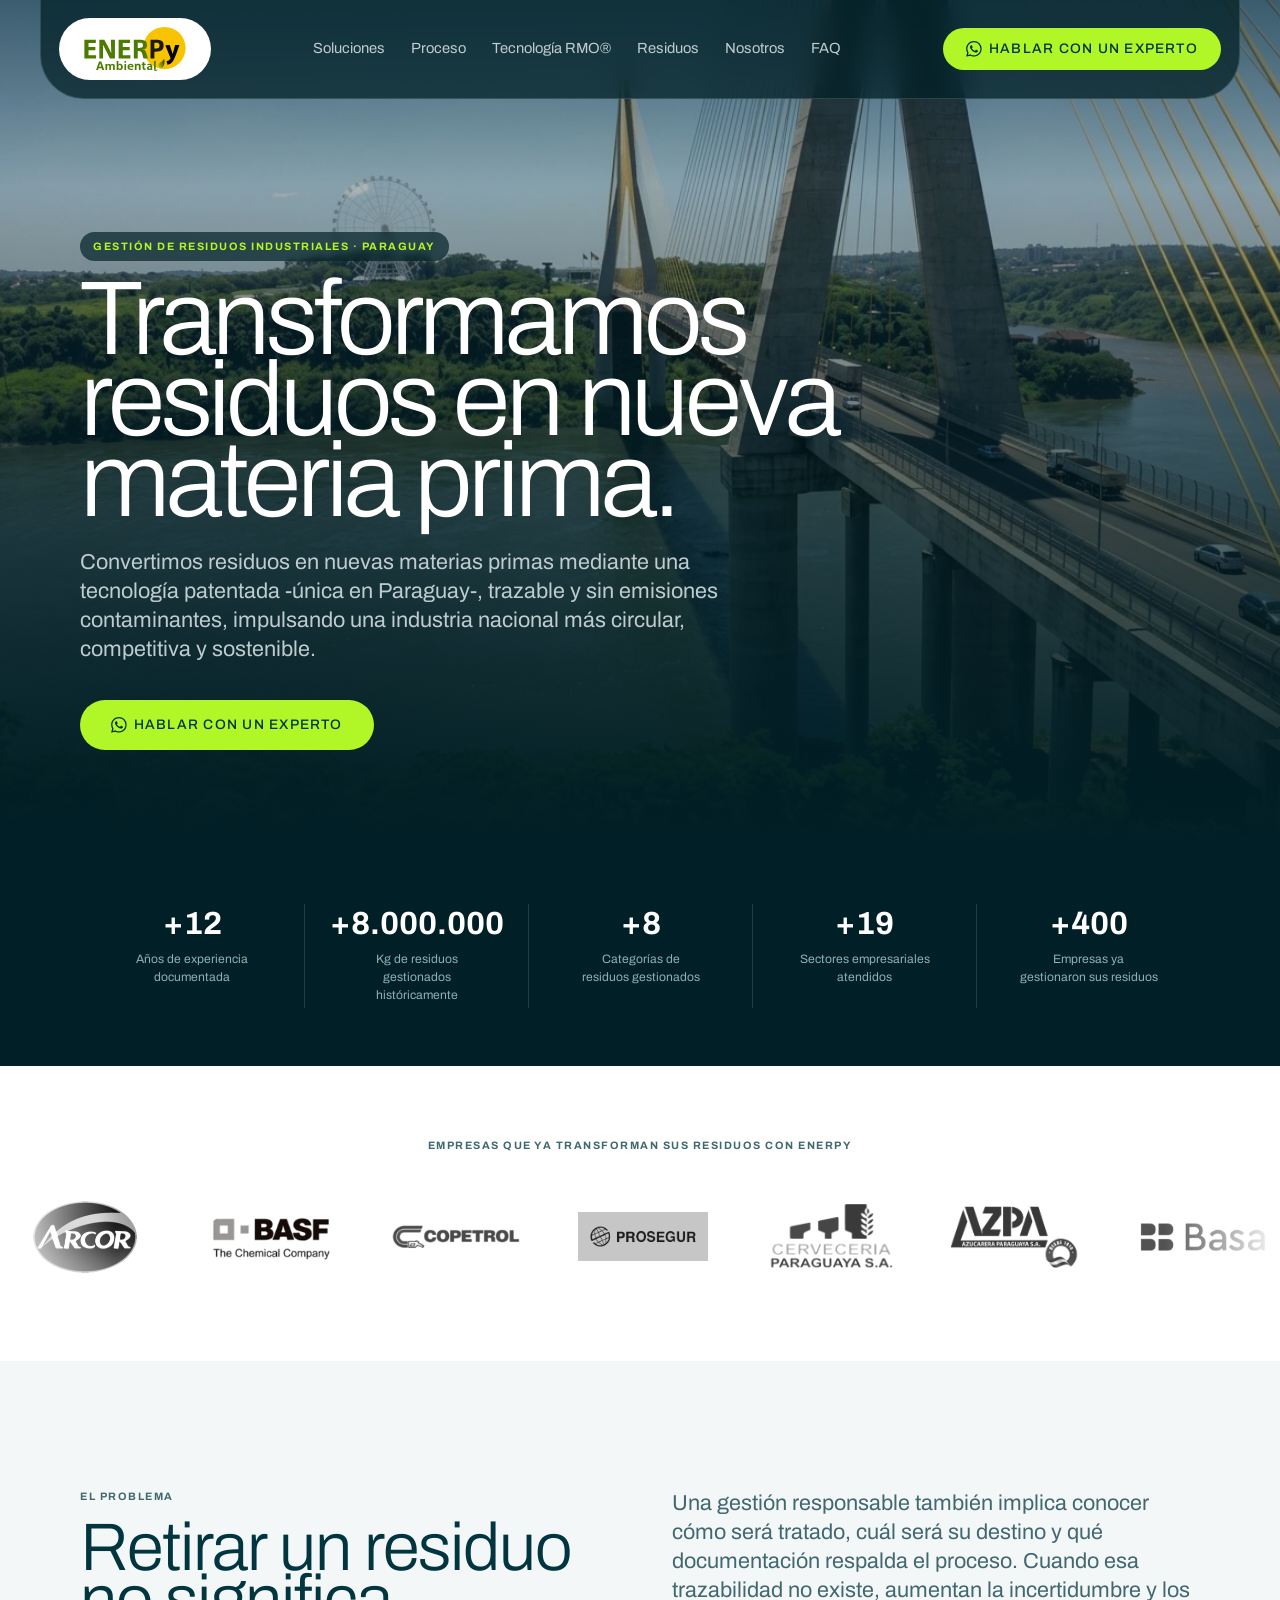
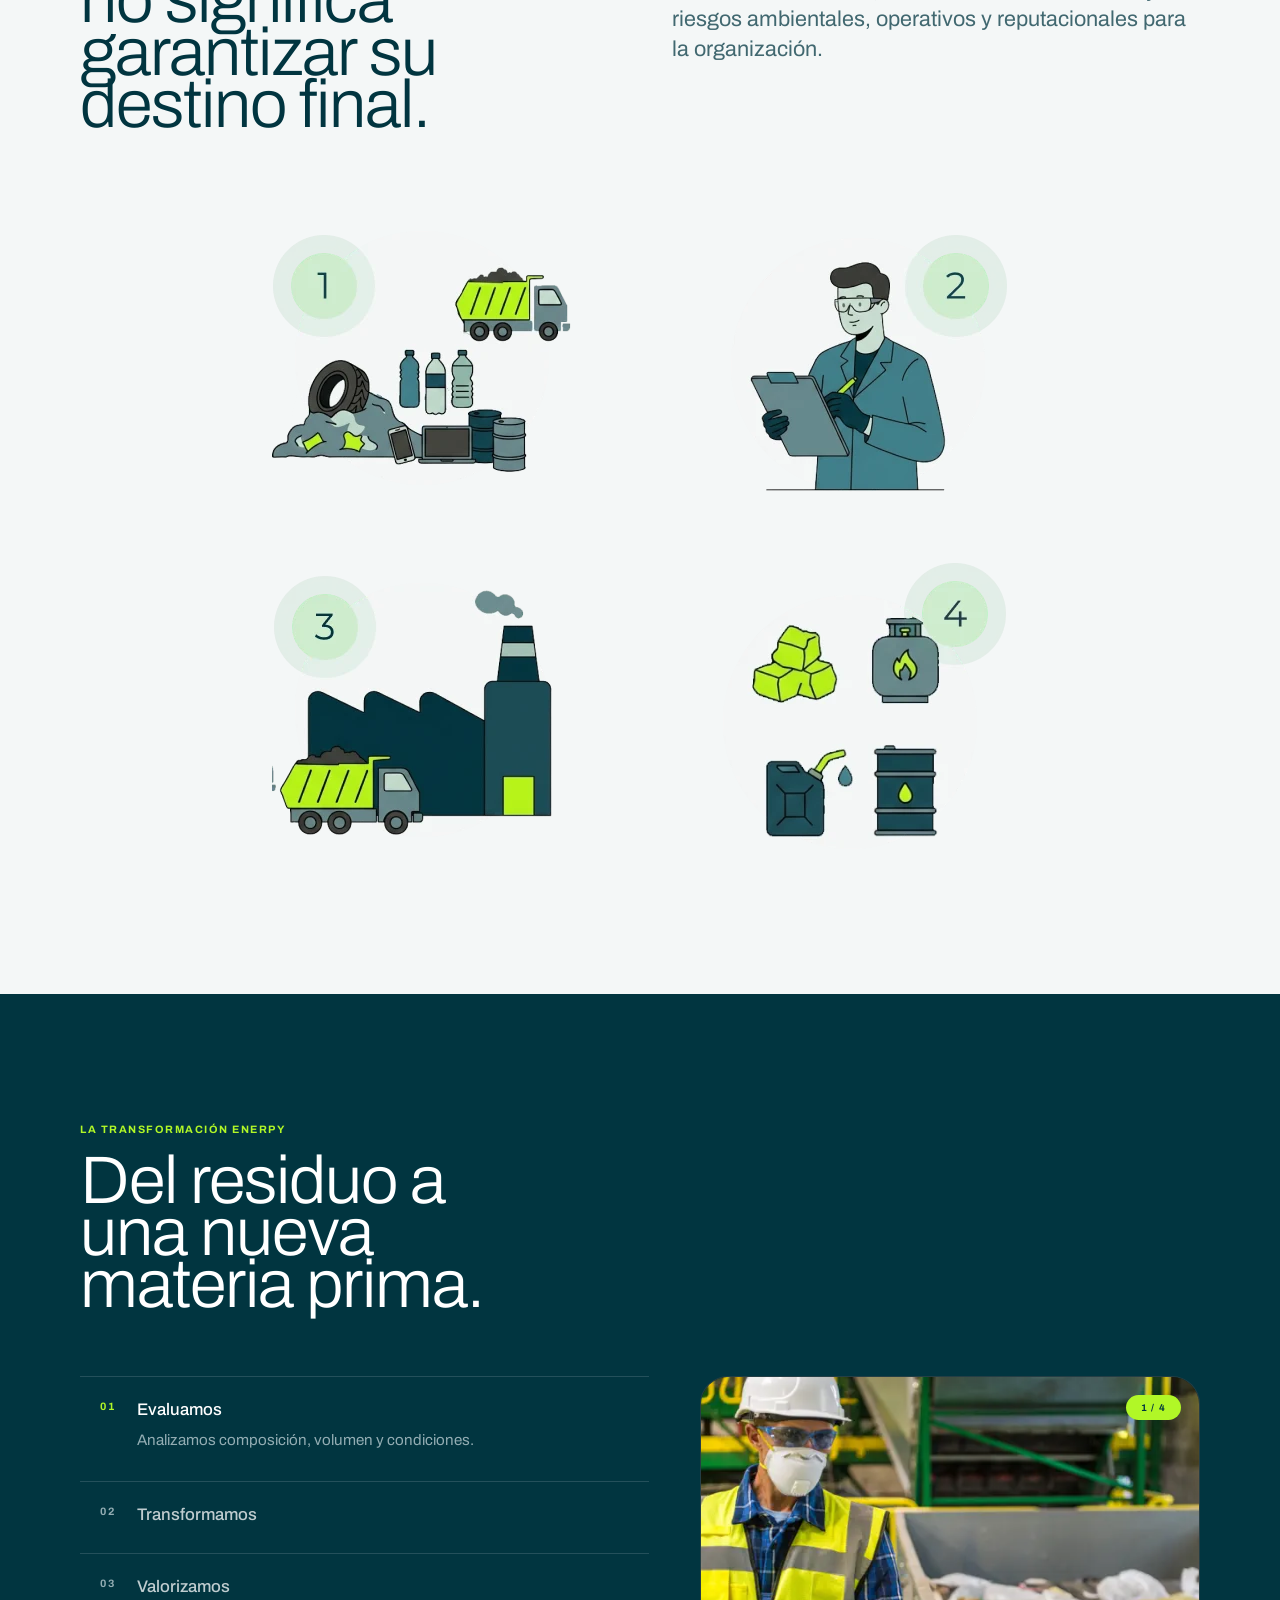
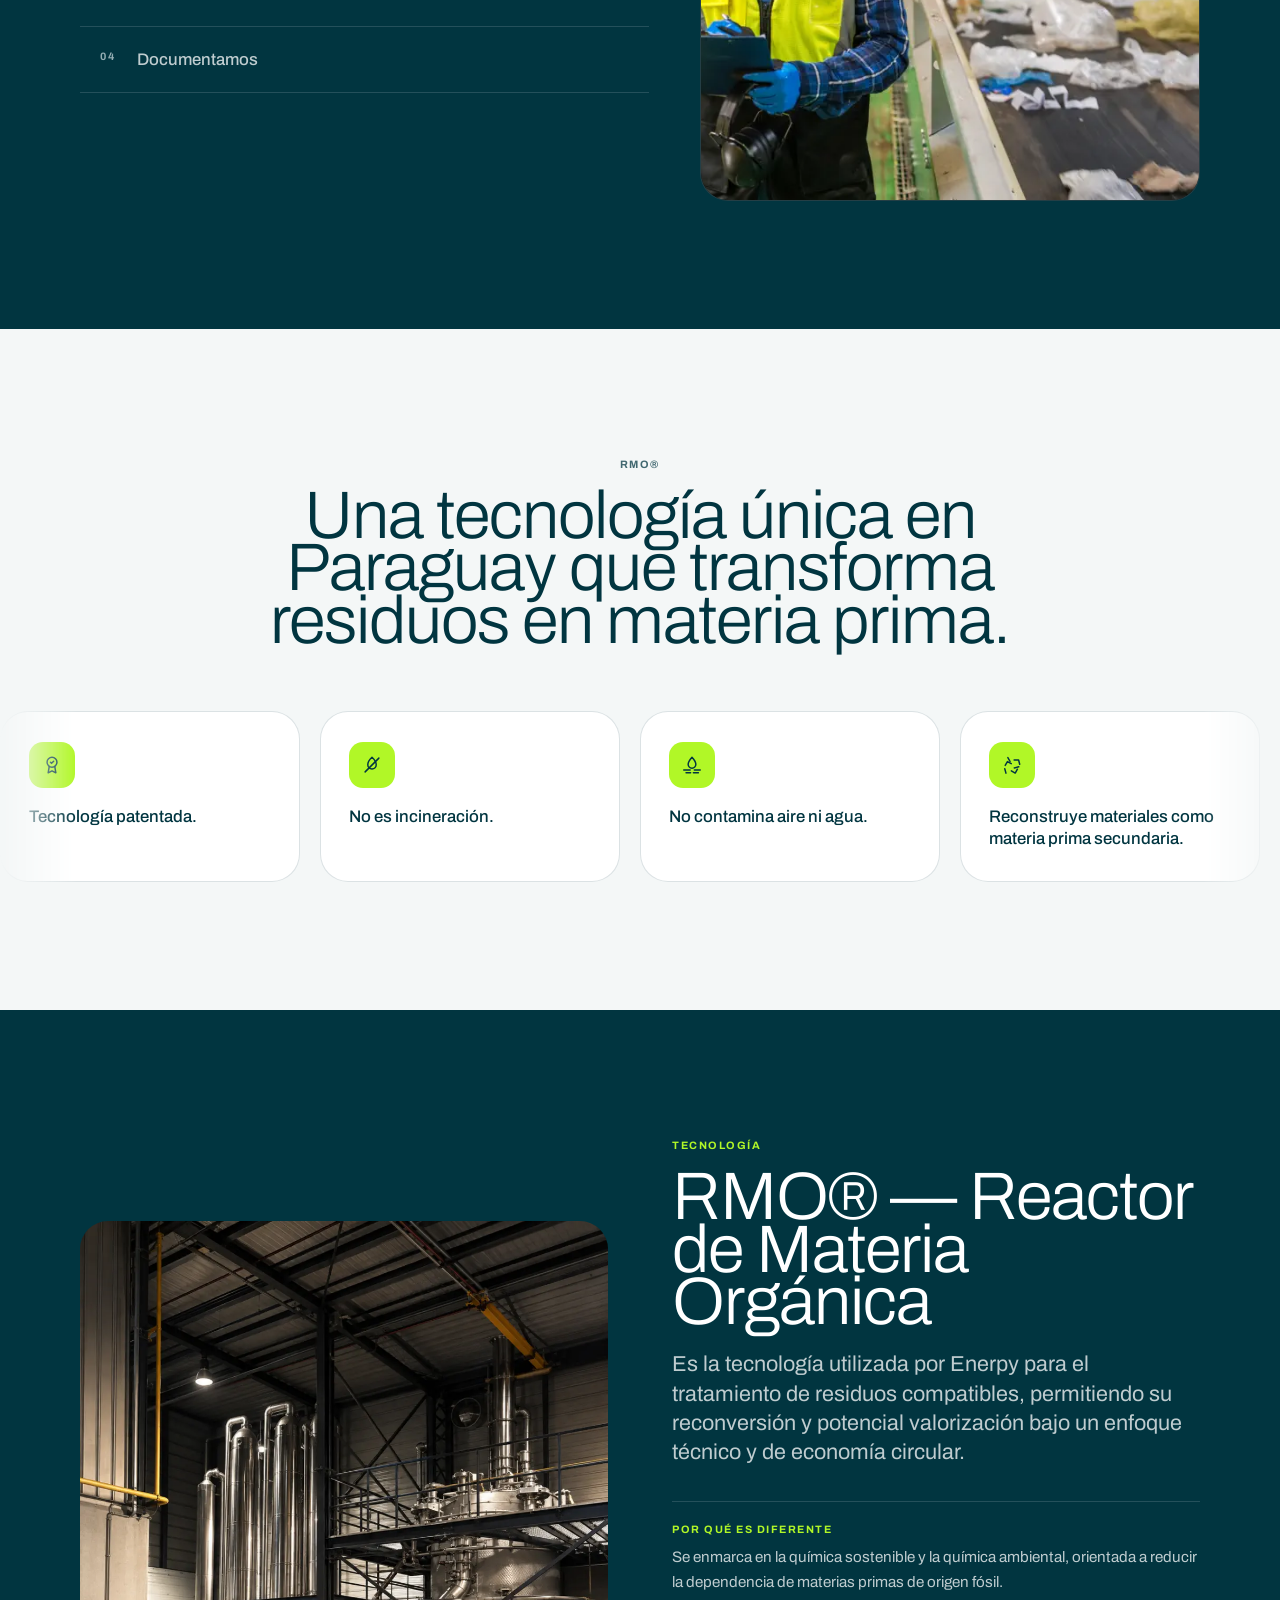
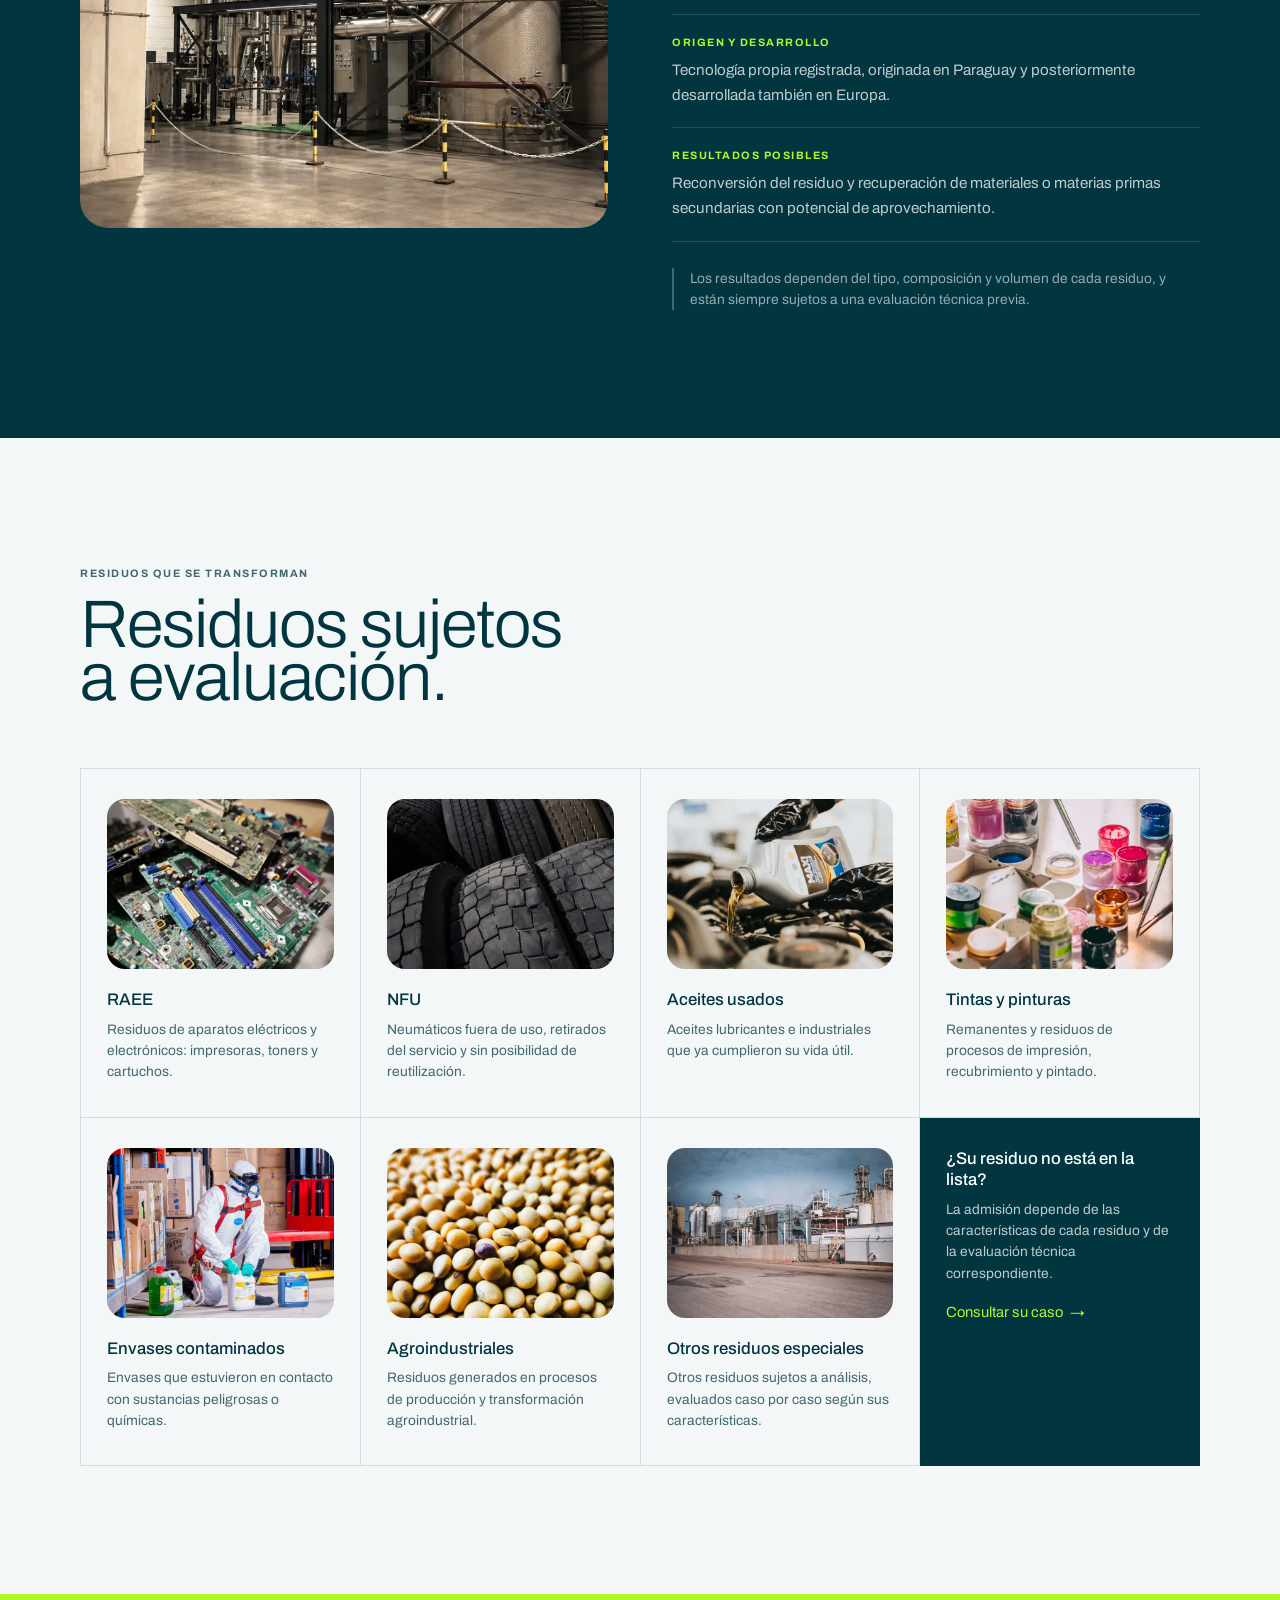
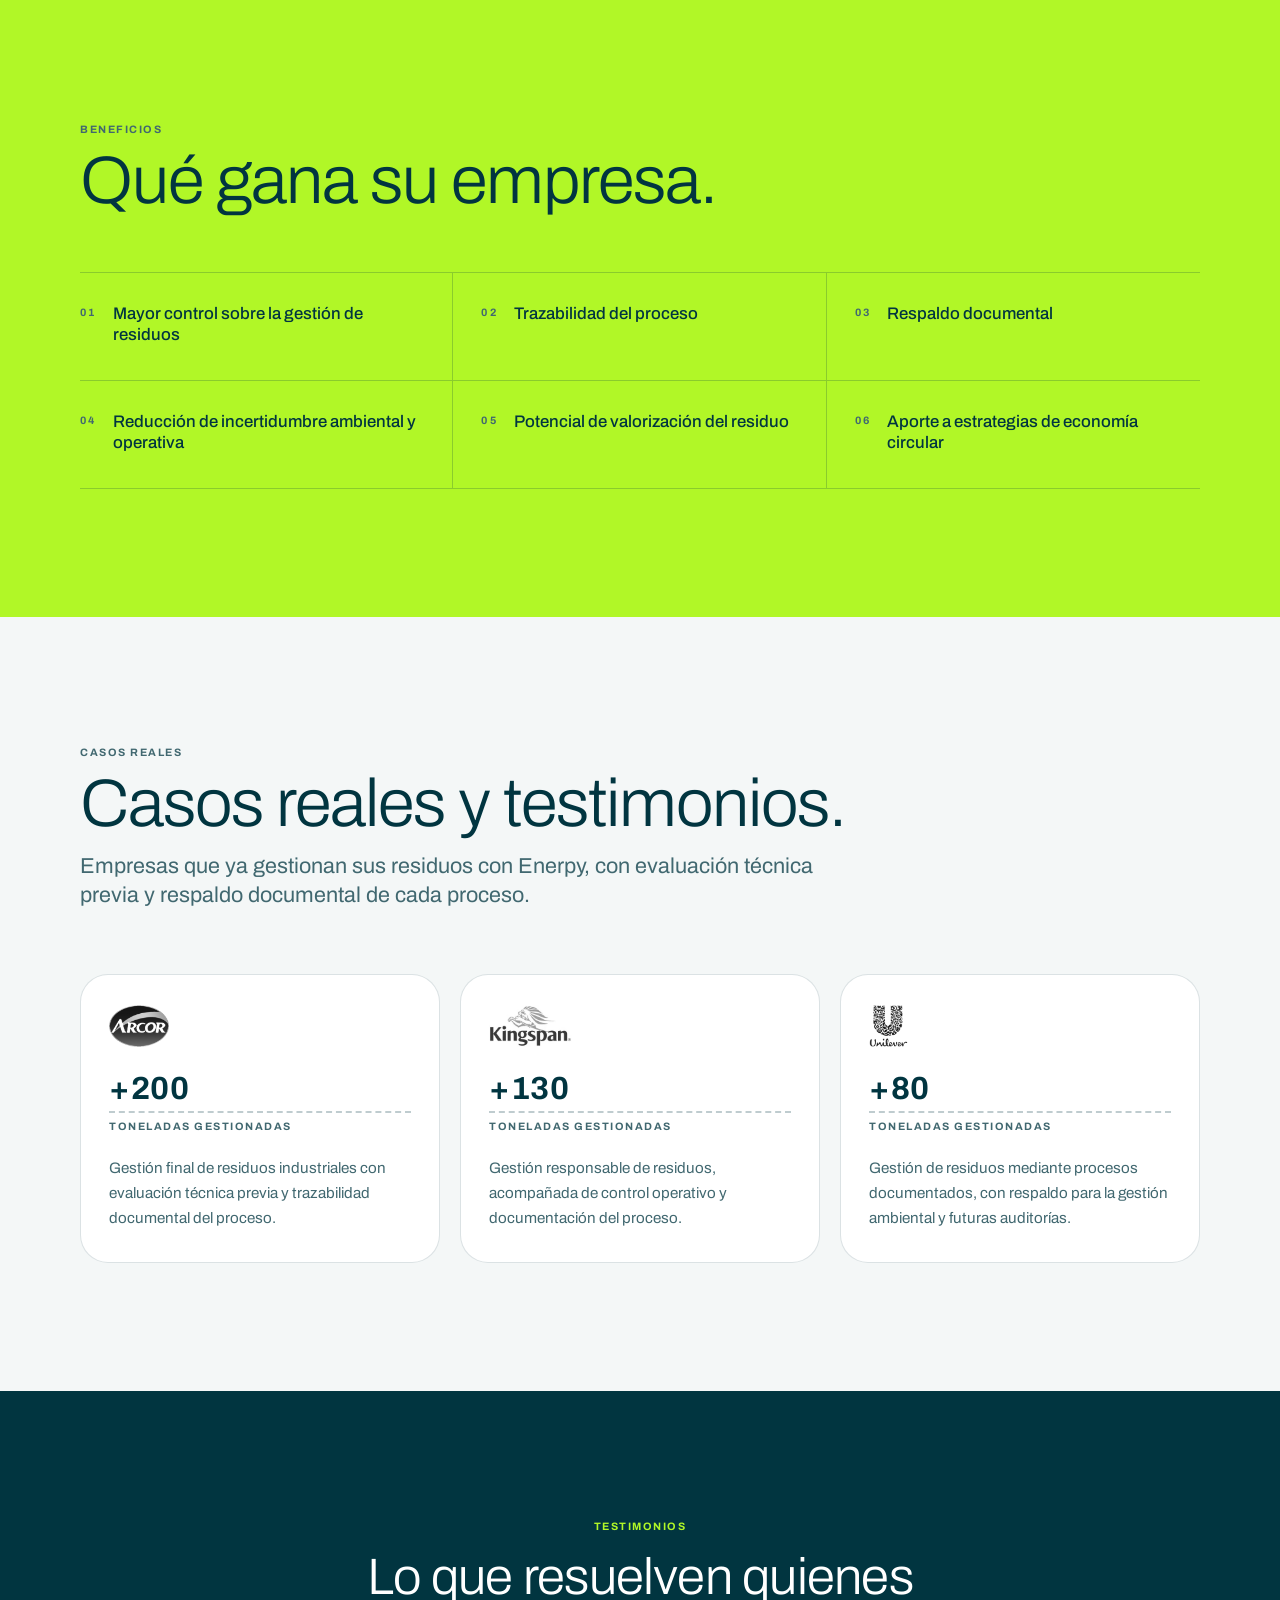
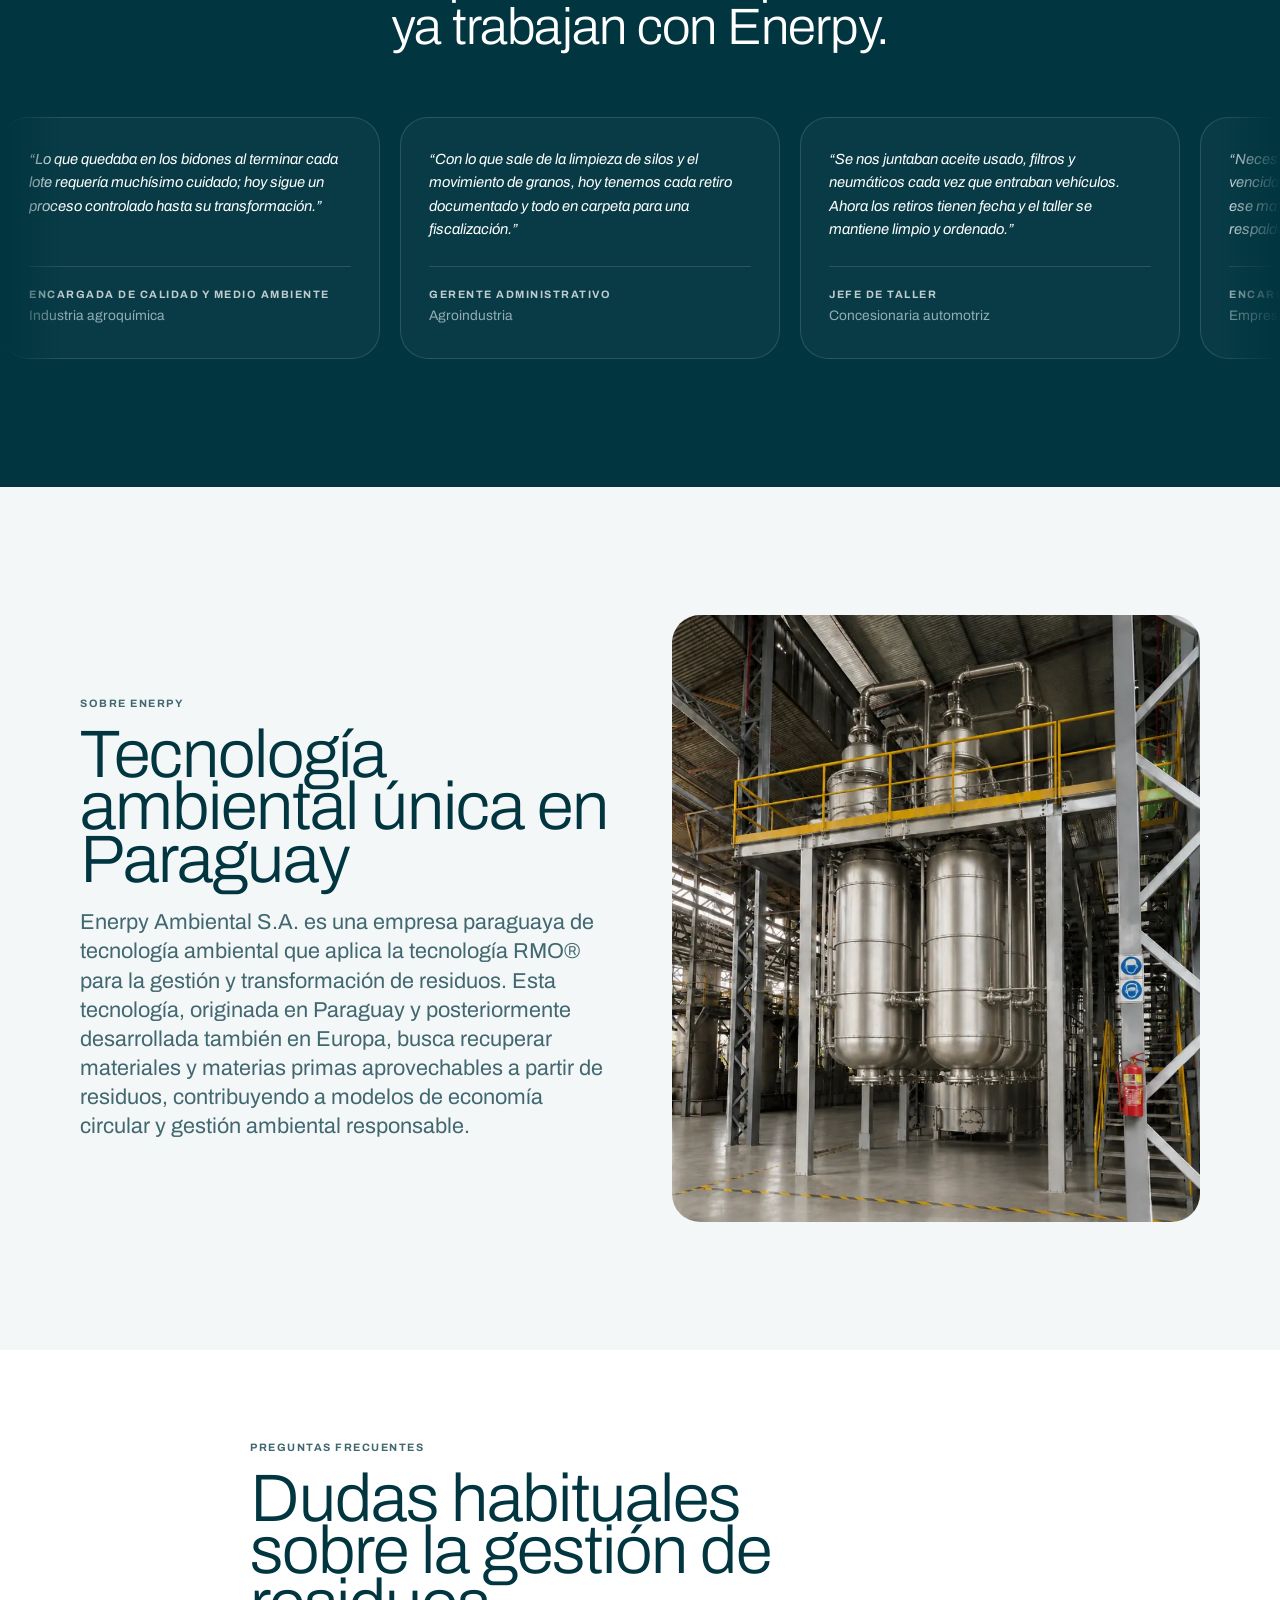
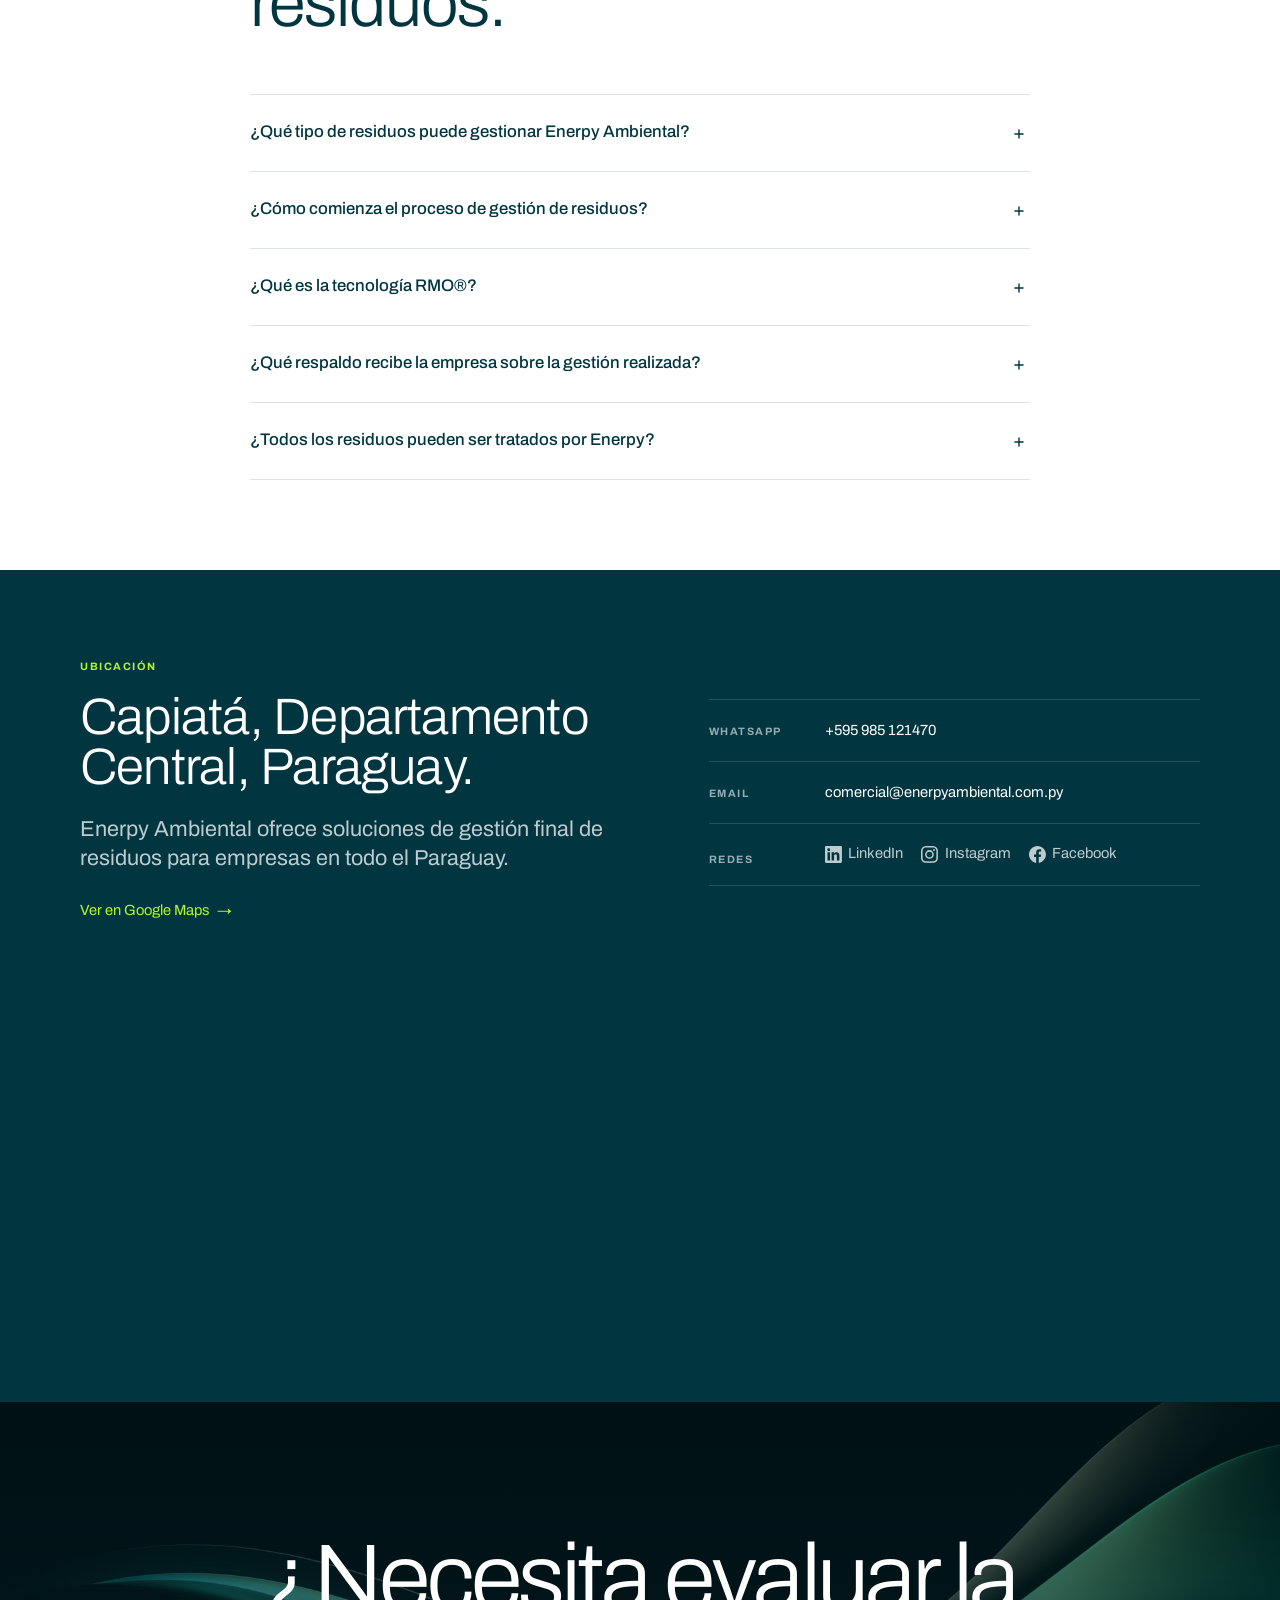
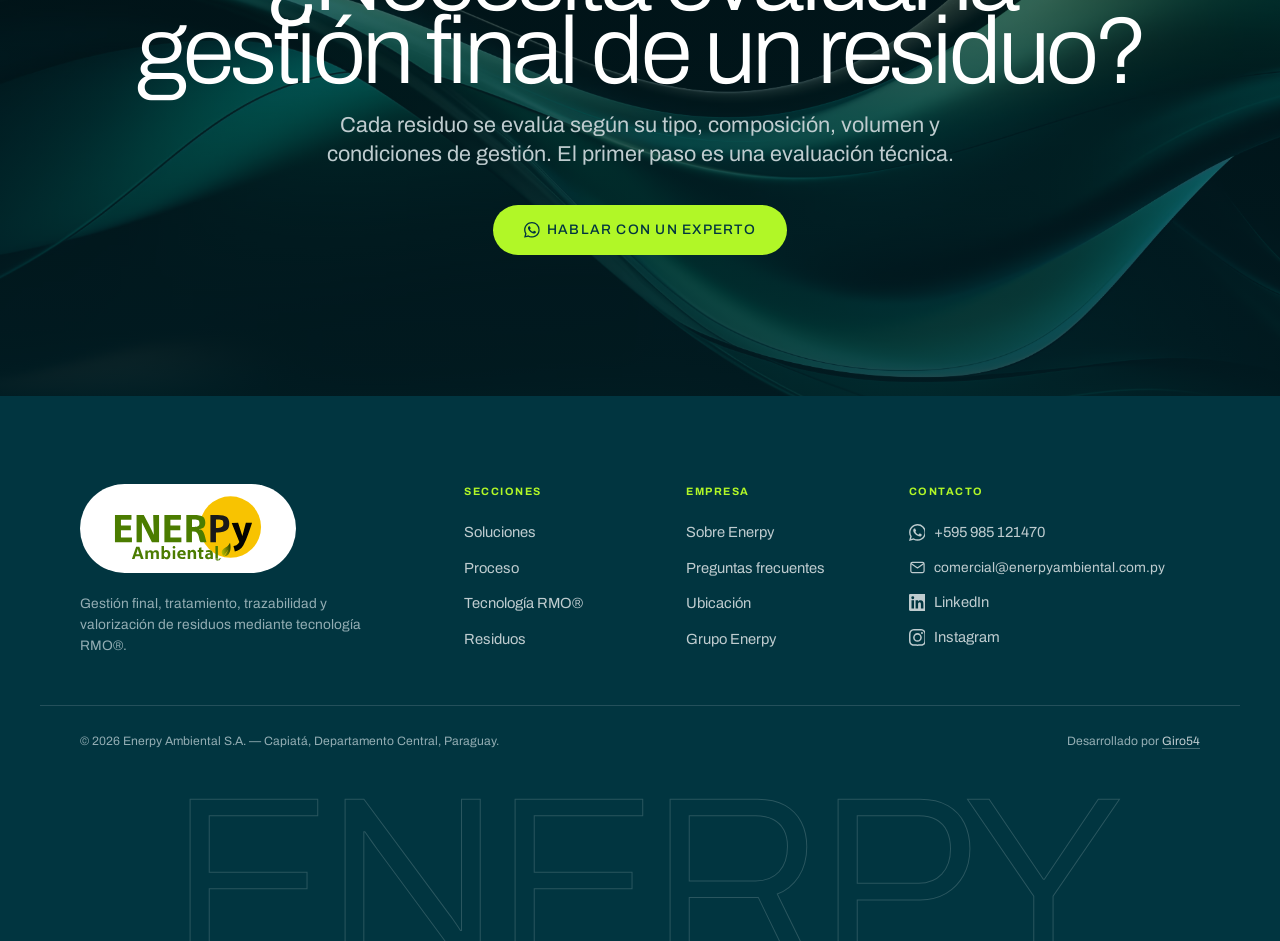
==== commit e12b7915: "Add KPI band, light logo section, footer credit, and fix the email wrap - KPI band below the hero: 5" ====
--- a/index.html
+++ b/index.html
@@ -30,7 +30,7 @@
 <link rel="preconnect" href="https://fonts.gstatic.com" crossorigin>
 <link href="https://fonts.googleapis.com/css2?family=Archivo:ital,wght@0,300;0,400;0,500;0,600;0,700;1,400;1,500&display=swap" rel="stylesheet">
 <script>document.documentElement.classList.add('js')</script>
-<link rel="stylesheet" href="styles.css?v=24">
+<link rel="stylesheet" href="styles.css?v=30">
 </head>
 <body>
 
@@ -113,6 +113,34 @@
     </div>
   </div>
 
+</section>
+
+<!-- ============ KPIs ============ -->
+<section class="kpis" aria-label="Enerpy en cifras">
+  <div class="wrap">
+    <ul class="kpis__list reveal">
+        <li class="kpi">
+          <span class="kpi__n">+12</span>
+          <span class="kpi__l">Años de experiencia documentada</span>
+        </li>
+        <li class="kpi">
+          <span class="kpi__n">+8.000.000</span>
+          <span class="kpi__l">Kg de residuos gestionados históricamente</span>
+        </li>
+        <li class="kpi">
+          <span class="kpi__n">+8</span>
+          <span class="kpi__l">Categorías de residuos gestionados</span>
+        </li>
+        <li class="kpi">
+          <span class="kpi__n">+19</span>
+          <span class="kpi__l">Sectores empresariales atendidos</span>
+        </li>
+        <li class="kpi">
+          <span class="kpi__n">+400</span>
+          <span class="kpi__l">Empresas ya gestionaron sus residuos</span>
+        </li>
+    </ul>
+  </div>
 </section>
 
 <!-- ============ 2. SEÑALES DE CONFIANZA ============ -->
@@ -241,7 +269,7 @@
         <img class="steps__img is-on" data-img="0" src="img/diagnostico-tecnico.webp" alt="Técnico evaluando residuos sobre una cinta transportadora" width="720" height="481" loading="lazy" decoding="async">
         <img class="steps__img" data-img="1" src="img/tecnologia-rmo.webp" alt="Operario trabajando en el reactor RMO® durante el tratamiento" width="720" height="480" loading="lazy" decoding="async">
         <img class="steps__img" data-img="2" src="img/planta-rmo.webp" alt="Planta con tecnología RMO® de Enerpy Ambiental" width="1536" height="1024" loading="lazy" decoding="async">
-        <img class="steps__img" data-img="3" src="img/planta-tanques.webp" alt="Reactores y tanques de acero inoxidable en planta de tratamiento" width="900" height="1407" loading="lazy" decoding="async">
+        <img class="steps__img" data-img="3" src="img/planta-procesos.webp" alt="Instalación industrial de procesos con columnas, tuberías y plataformas técnicas" width="1000" height="1778" loading="lazy" decoding="async">
       </figure>
     </div>
   </div>
@@ -565,7 +593,7 @@
     <figure class="split__media split__media--tall reveal">
       <!-- stock photograph of a generic process plant, not Enerpy facilities:
            alt describes it without attributing ownership -->
-      <img src="img/planta-procesos.webp" alt="Instalación industrial de procesos con columnas, tuberías y plataformas técnicas" width="1000" height="1778" loading="lazy" decoding="async">
+      <img src="img/planta-tanques.webp" alt="Reactores y tanques de acero inoxidable en planta de tratamiento" width="900" height="1407" loading="lazy" decoding="async">
     </figure>
 
     <div class="split__body reveal">
@@ -706,7 +734,7 @@
 
   <div class="wrap foot__legal">
     <p>© <span id="year">2026</span> Enerpy Ambiental S.A. — Capiatá, Departamento Central, Paraguay.</p>
-    <p>RMO® es una tecnología de Enerpy. Los resultados de tratamiento dependen de cada residuo y están sujetos a evaluación técnica previa.</p>
+    <p>Desarrollado por <a href="https://giro54latam.com/" target="_blank" rel="noopener">Giro54</a></p>
   </div>
 
   <div class="foot__mark" aria-hidden="true">ENERPY</div>
@@ -788,6 +816,6 @@
 }
 </script>
 
-<script src="main.js?v=24" defer></script>
+<script src="main.js?v=30" defer></script>
 </body>
 </html>
--- a/styles.css
+++ b/styles.css
@@ -317,13 +317,49 @@
   }
 }
 
+/* ---------------- KPI band ---------------- */
+/* --ink so the hero's gradient still terminates into an unbroken dark run */
+.kpis{background:var(--ink);padding-block:clamp(36px,4.5vw,60px)}
+.kpis__list{
+  list-style:none;margin:0;padding:0;
+  display:grid;grid-template-columns:repeat(5,1fr);
+}
+.kpi{
+  display:flex;flex-direction:column;align-items:center;
+  text-align:center;gap:10px;padding:4px 16px;
+  border-left:1px solid var(--line-dark);
+}
+.kpi:first-child{border-left:0}
+.kpi__n{
+  font:var(--type-stat);letter-spacing:var(--type-stat-ls);
+  color:var(--white);font-variant-numeric:tabular-nums;
+}
+.kpi__l{
+  font:var(--type-2xs);letter-spacing:var(--type-2xs-ls);
+  color:var(--muted);max-width:20ch;text-wrap:balance;
+}
+
+/* dividers only survive the 5-across layout; below that, plain gaps read better
+   than nth-child border gymnastics that break at every reflow */
+@media (max-width:1040px){
+  .kpis__list{grid-template-columns:repeat(3,1fr);gap:32px 20px}
+  .kpi{border-left:0;padding-inline:8px}
+}
+@media (max-width:620px){
+  /* minmax(0,1fr) rather than 1fr: the widest figure (+8.000.000) has an
+     intrinsic width that otherwise forces its column wider than the others */
+  .kpis__list{grid-template-columns:repeat(2,minmax(0,1fr));gap:28px 16px}
+  .kpi__n{font-size:1.55rem}
+  .kpi:last-child{grid-column:1/-1}
+}
+
 /* ---------------- 2. clients marquee ---------------- */
-.clients{background:var(--ink);padding-block:clamp(48px,6vw,72px)}
+.clients{background:var(--white);padding-block:clamp(48px,6vw,72px)}
 .clients__label{
   margin:0 0 32px;
   font:var(--type-label-sm);letter-spacing:var(--type-label-sm-ls);
   text-transform:uppercase;
-  color:var(--muted);text-align:center;
+  color:var(--stormcloud);text-align:center;
 }
 .marquee{
   overflow:hidden;
@@ -343,7 +379,7 @@
      percentages against the container's definite content box. */
   display:flex;align-items:center;justify-content:center;
   width:170px;height:104px;padding:16px 20px;
-  background:var(--white);border-radius:var(--r);
+  background:transparent;border-radius:var(--r);
 }
 .logo img{
   /* explicit box + contain: letterboxed to fit, never cropped, whatever the ratio */
@@ -599,7 +635,7 @@
 /* ---------------- footer ---------------- */
 .foot{background:var(--softwood);color:var(--iron);overflow:hidden}
 .foot__top{
-  display:grid;grid-template-columns:1.1fr 2fr;gap:clamp(32px,5vw,64px);
+  display:grid;grid-template-columns:1fr 2.3fr;gap:clamp(32px,5vw,64px);
   padding-block:clamp(56px,7vw,88px) 48px;
 }
 .foot__brand img{
@@ -611,7 +647,7 @@
 }
 .foot__brand p{margin:0;font:var(--type-xs);letter-spacing:var(--type-xs-ls);color:var(--muted);max-width:38ch}
 
-.foot__cols{display:grid;grid-template-columns:repeat(3,1fr);gap:28px}
+.foot__cols{display:grid;grid-template-columns:1fr 1fr 1.5fr;gap:28px}
 .foot__cols h3{
   font:var(--type-label-sm);letter-spacing:var(--type-label-sm-ls);
   text-transform:uppercase;color:var(--lime);margin-bottom:16px;
@@ -625,6 +661,13 @@
 /* icon + label; the label keeps its own box so long values still wrap */
 .foot__cols a.ico-link{display:flex;align-items:center;gap:.55em}
 .foot__cols a.ico-link span{min-width:0;overflow-wrap:anywhere}
+/* the email is the one string that cannot break: 32 characters with no spaces.
+   It gets nowrap plus a slightly smaller size, and the Contacto column is widened
+   above to hold it. */
+.foot__cols a[href^="mailto"] span{
+  white-space:nowrap;overflow-wrap:normal;
+  font-size:var(--fs-xs);
+}
 .foot__cols a:hover{color:var(--lime)}
 
 .foot__legal{
@@ -632,6 +675,8 @@
   padding-bottom:40px;border-top:1px solid var(--line-dark);padding-top:26px;
 }
 .foot__legal p{margin:0;font:var(--type-2xs);letter-spacing:var(--type-2xs-ls);color:var(--muted);max-width:62ch}
+.foot__legal a{color:var(--iron);text-decoration:none;border-bottom:1px solid rgba(191,204,207,.35);transition:color .18s ease,border-color .18s ease}
+.foot__legal a:hover{color:var(--lime);border-bottom-color:currentColor}
 
 .foot__mark{
   font:var(--type-display);letter-spacing:var(--type-display-ls);
@@ -643,9 +688,13 @@
   user-select:none;
 }
 
+@media (max-width:1120px){
+  .foot__cols{grid-template-columns:repeat(2,1fr)}
+  /* Contacto spans the row so the address always has the full width */
+  .foot__cols>div:last-child{grid-column:1/-1}
+}
 @media (max-width:860px){
   .foot__top{grid-template-columns:1fr}
-  .foot__cols{grid-template-columns:repeat(2,1fr)}
 }
 @media (max-width:520px){
   .foot__cols{grid-template-columns:1fr}
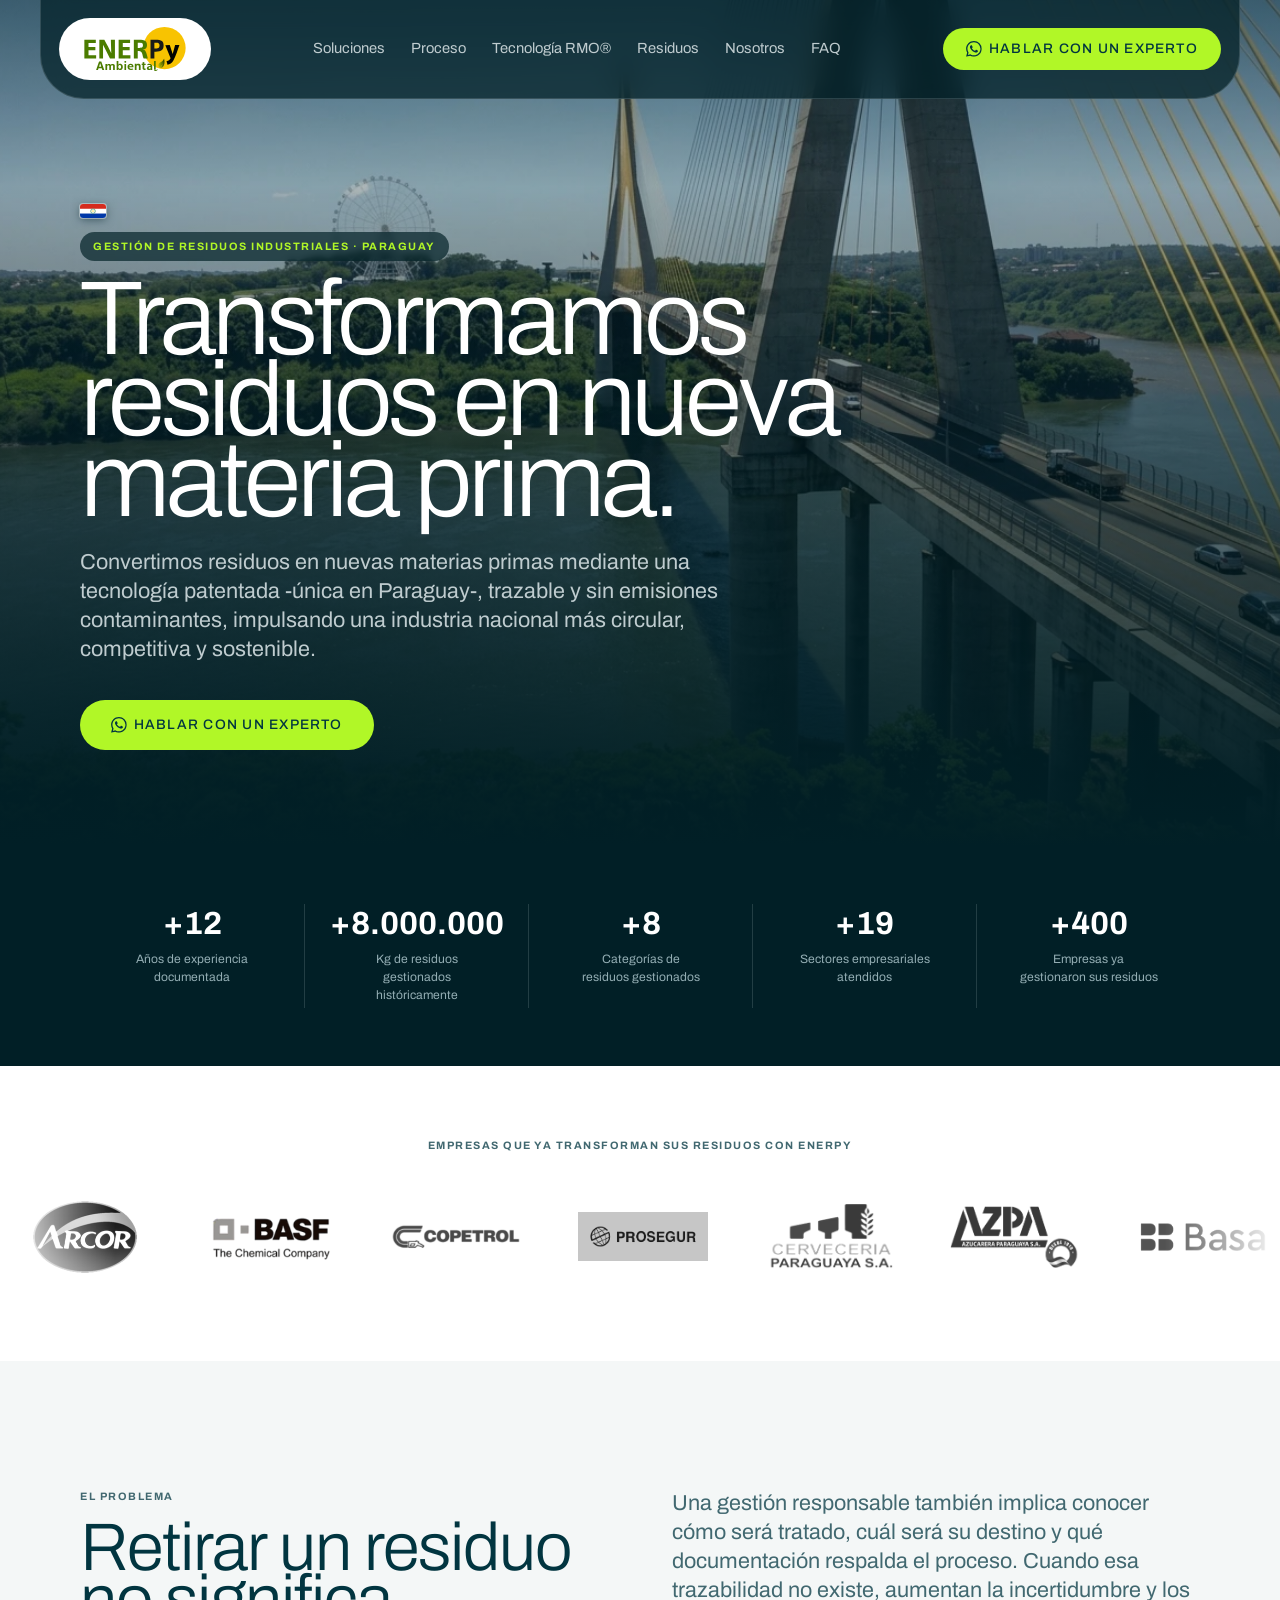
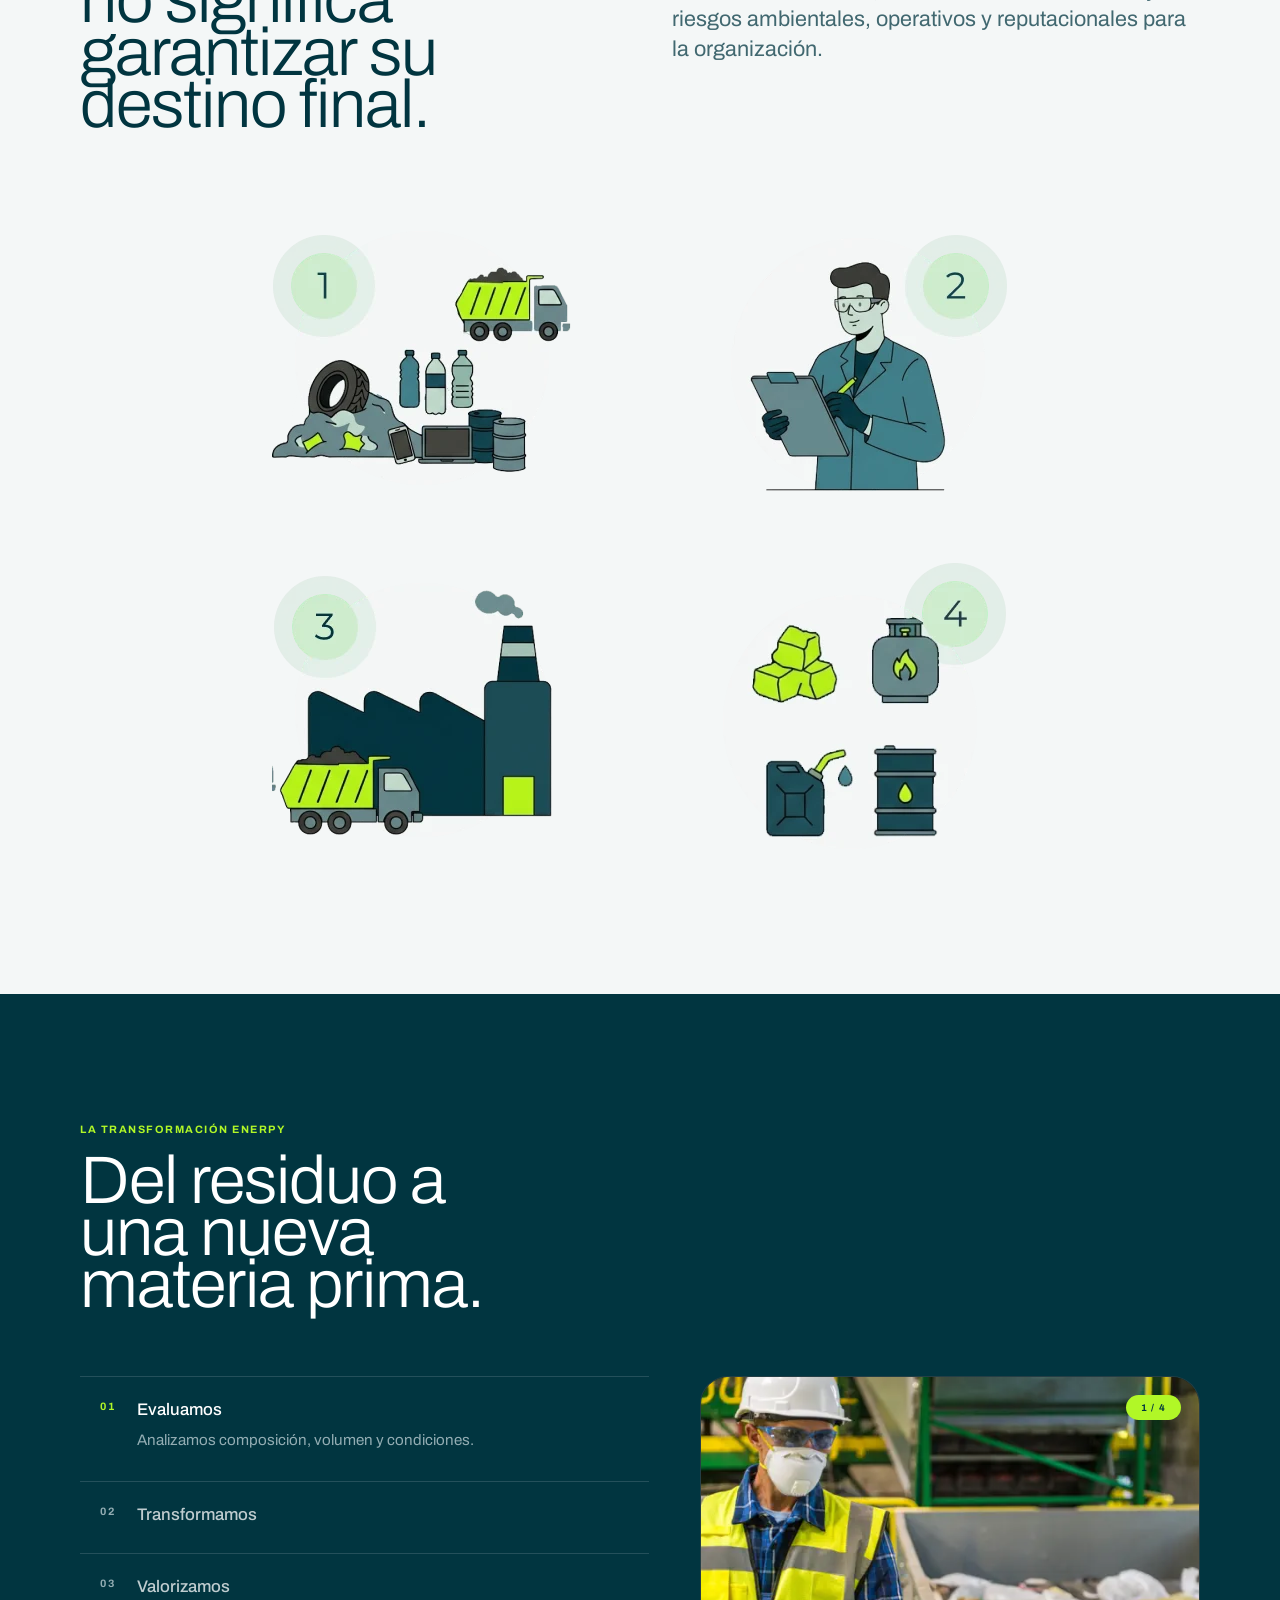
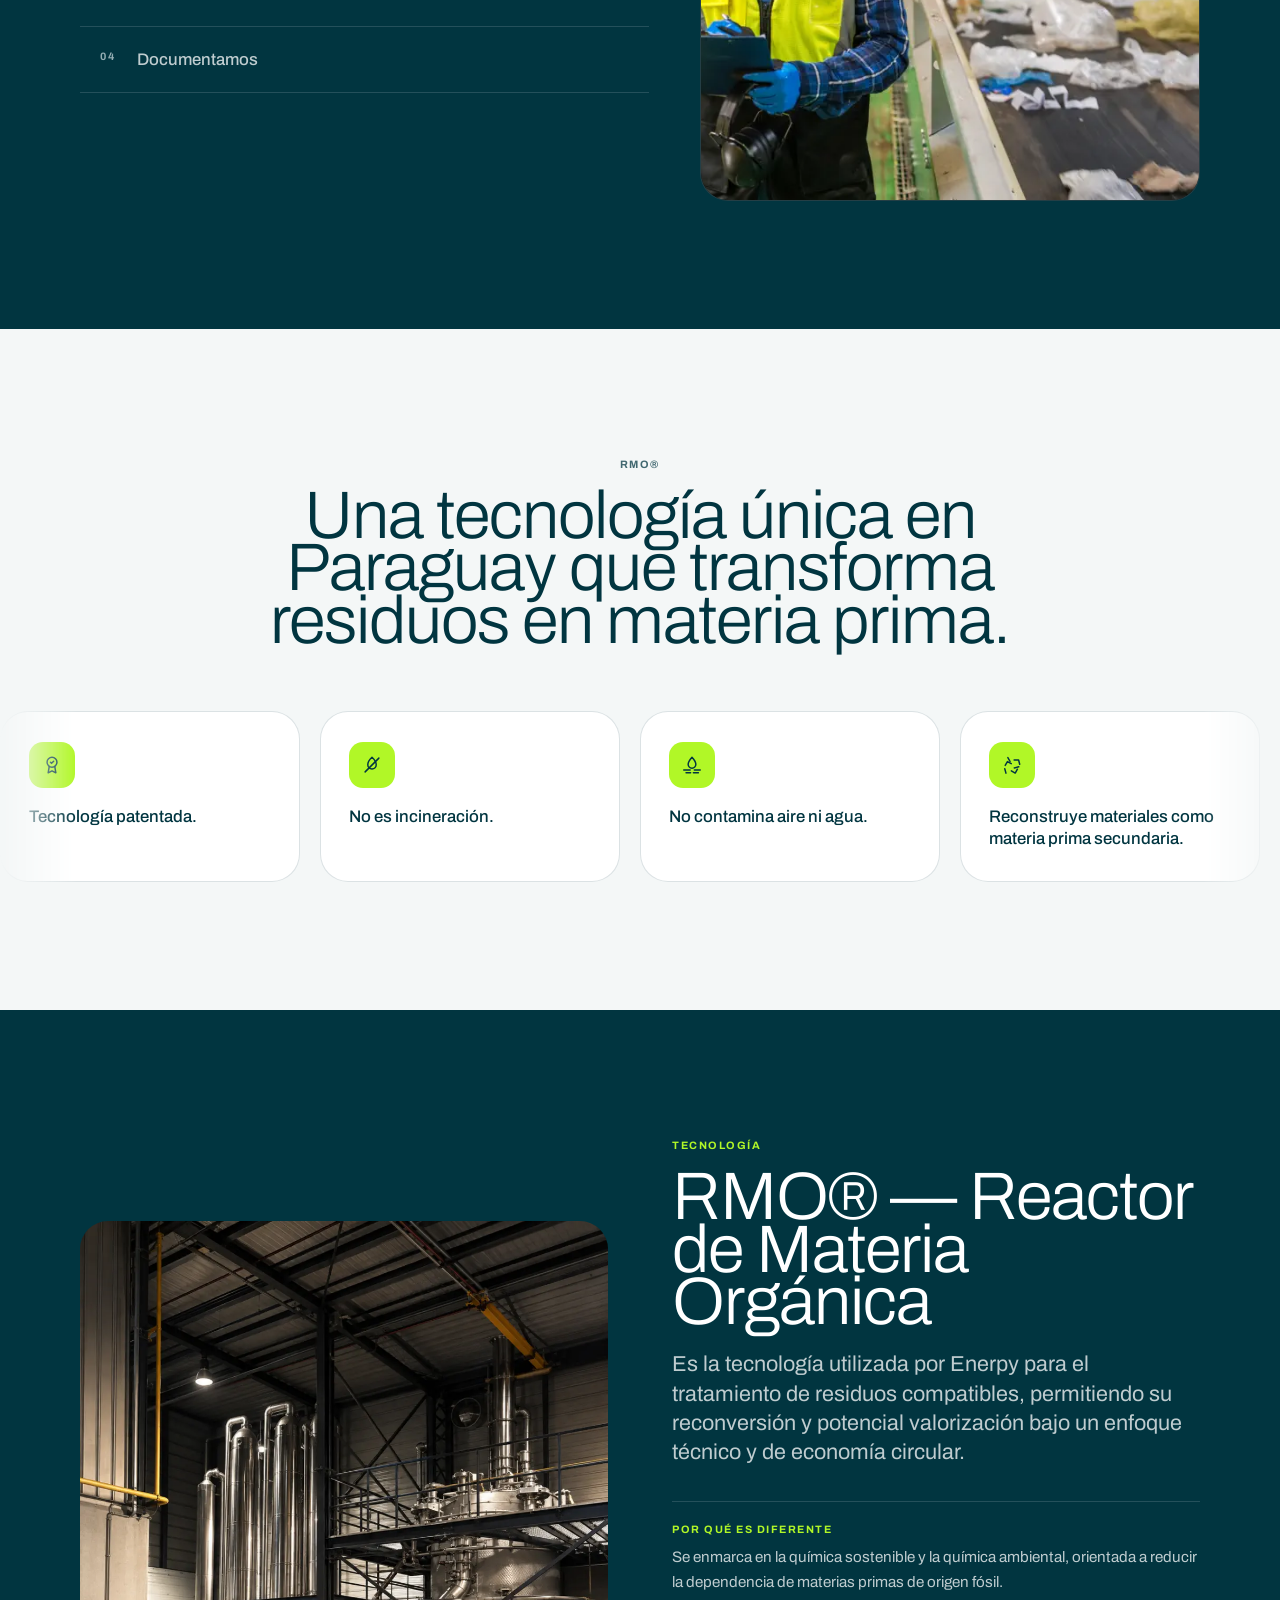
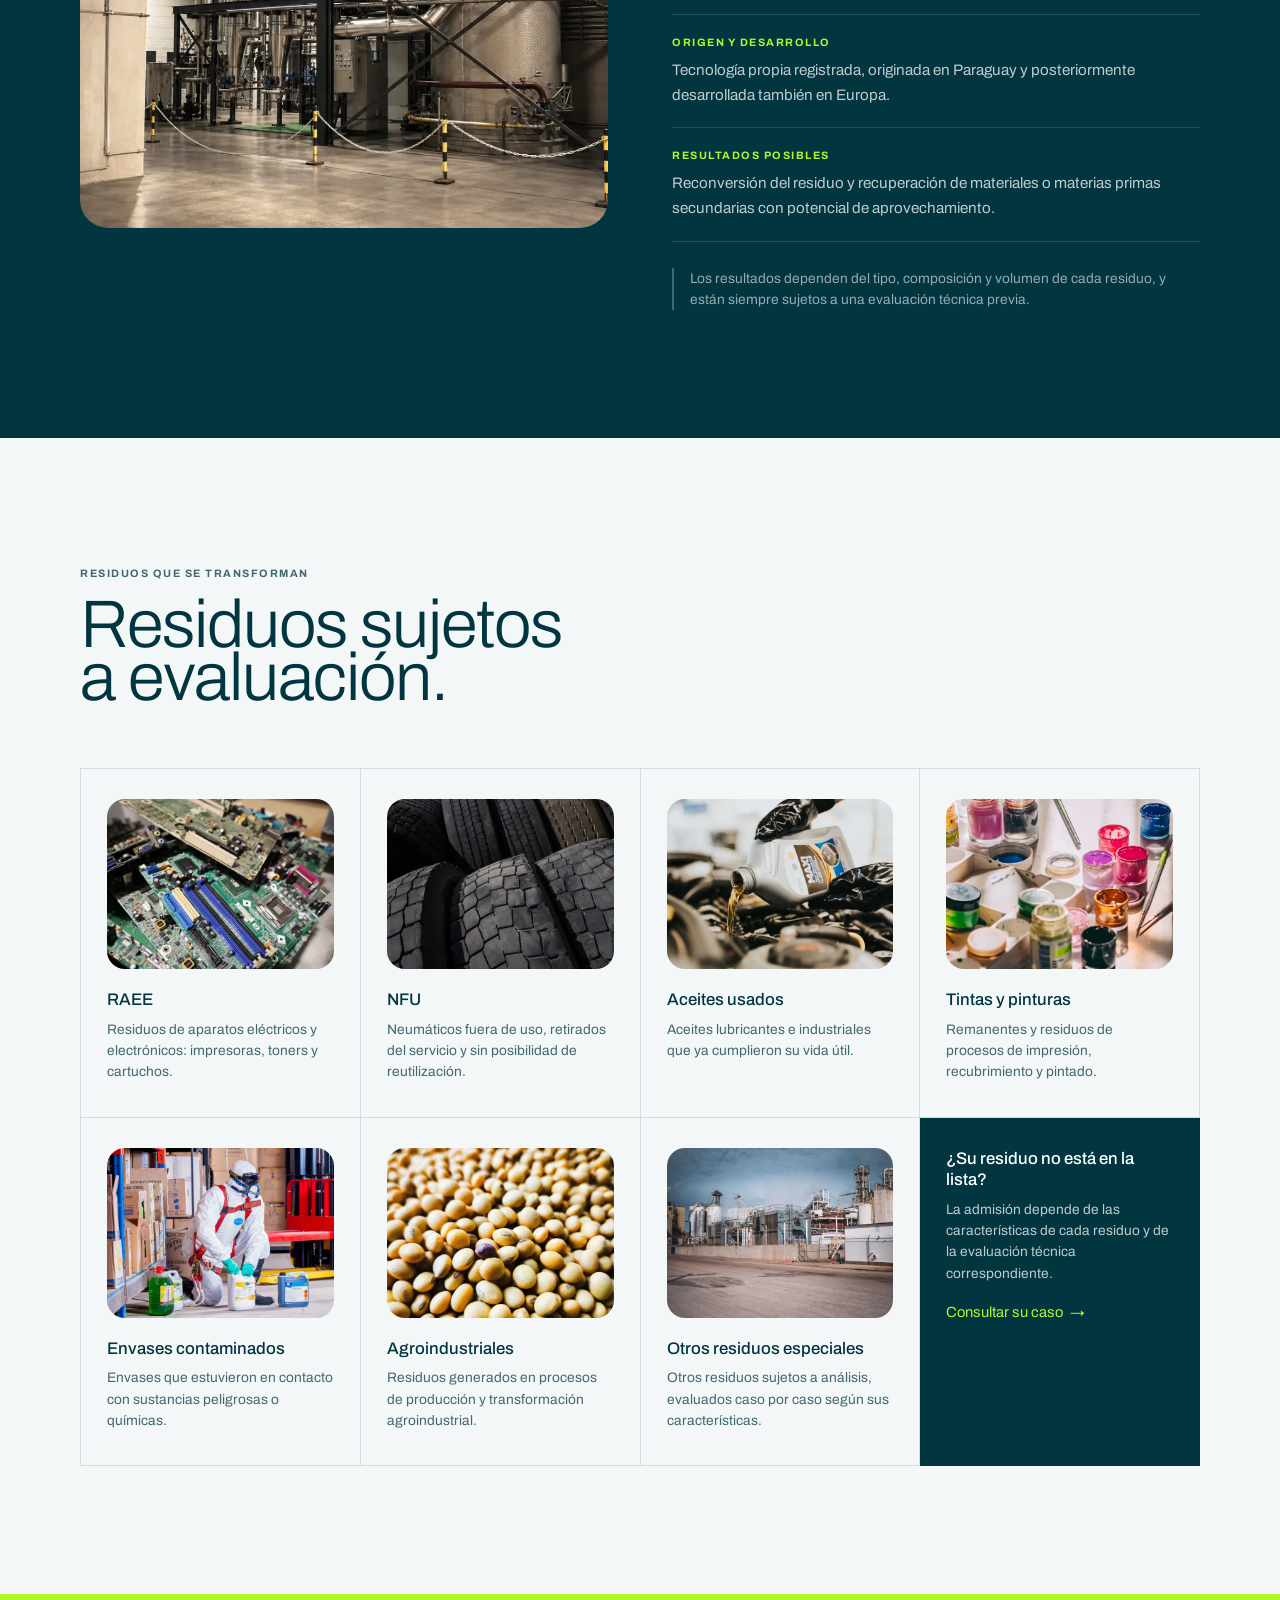
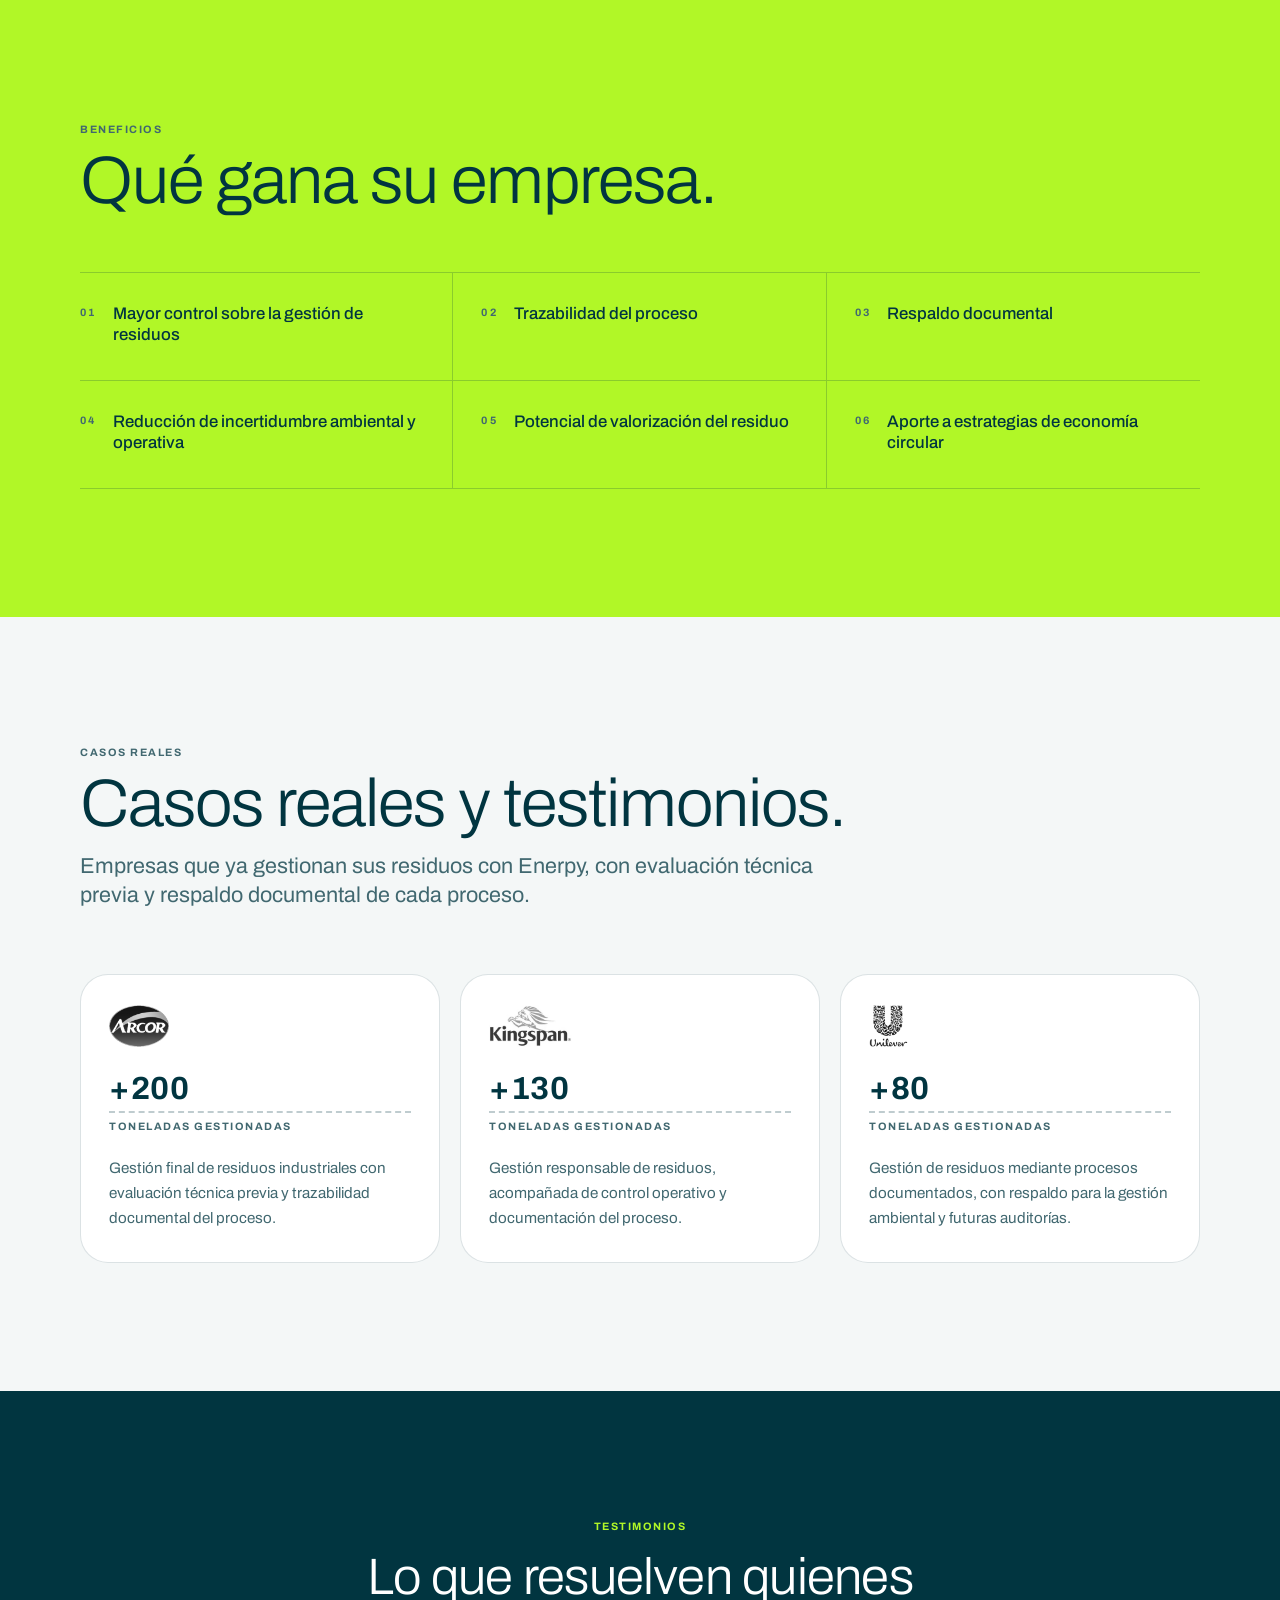
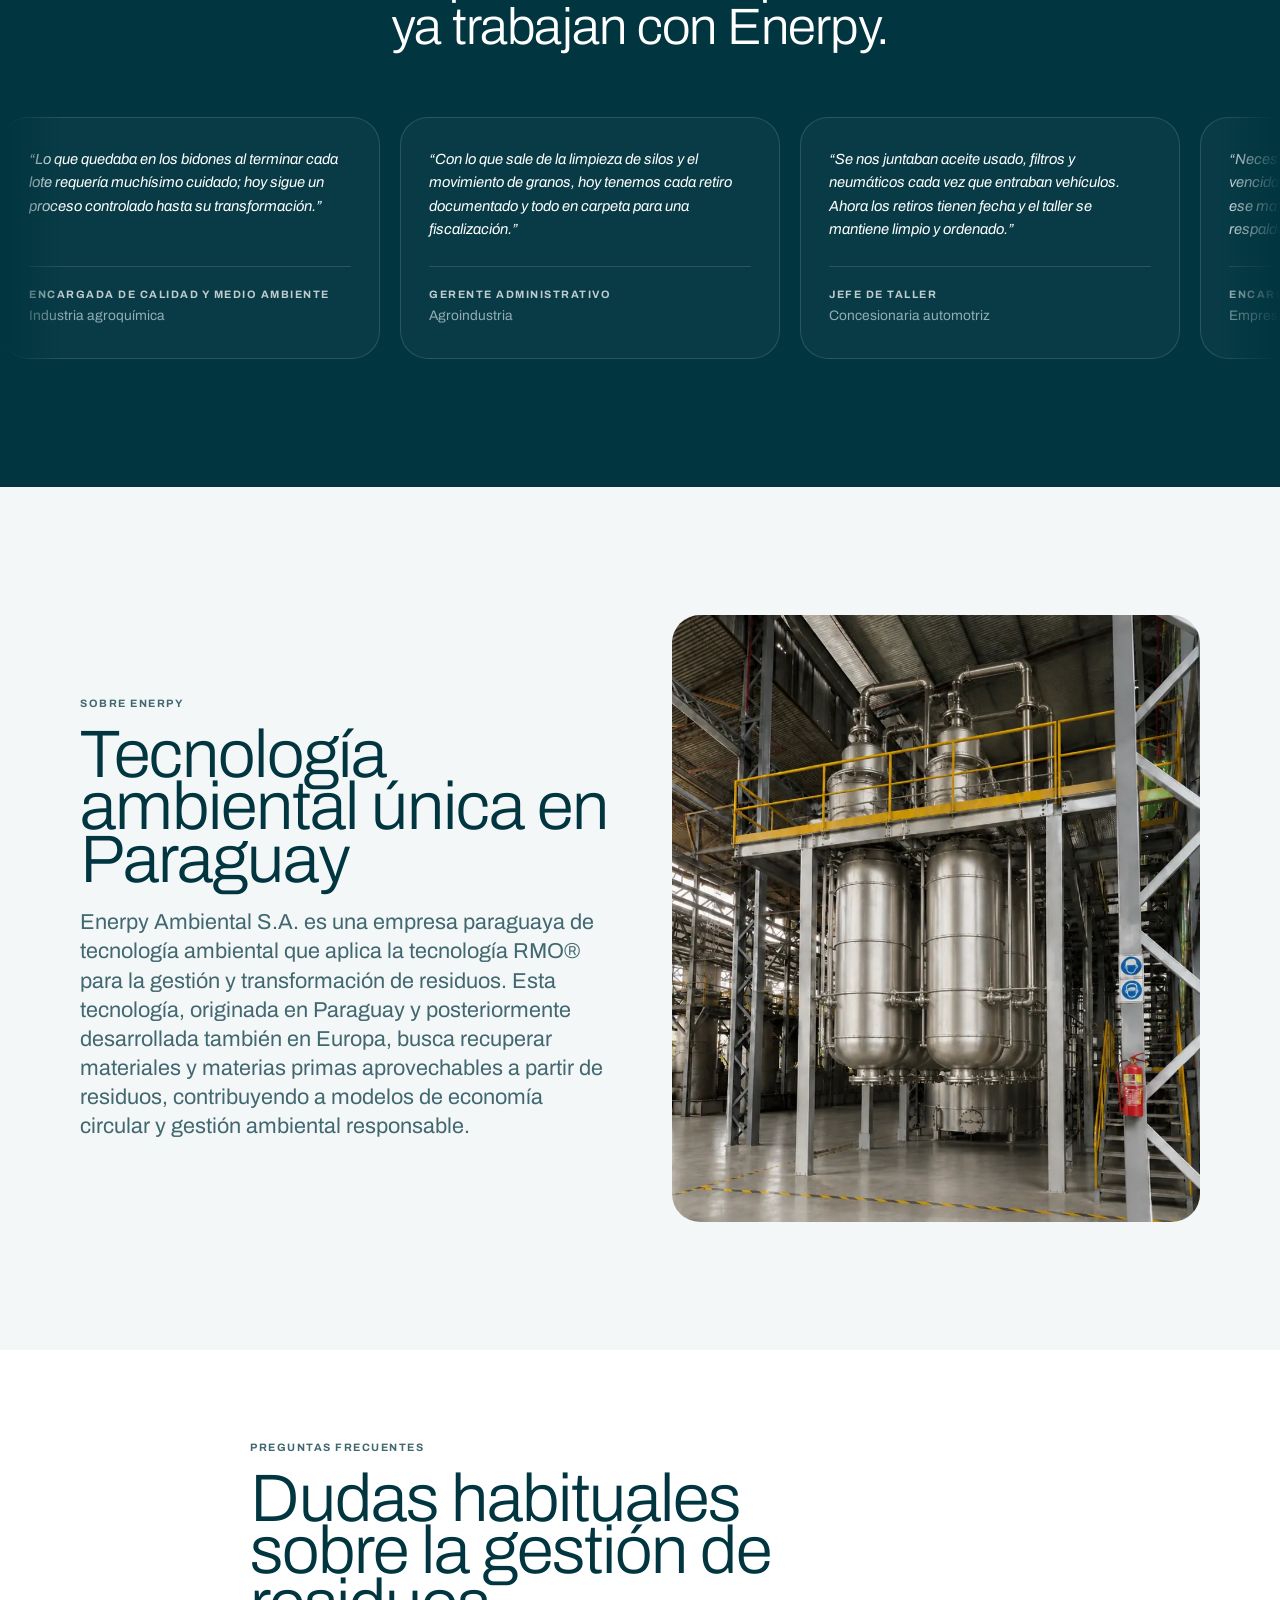
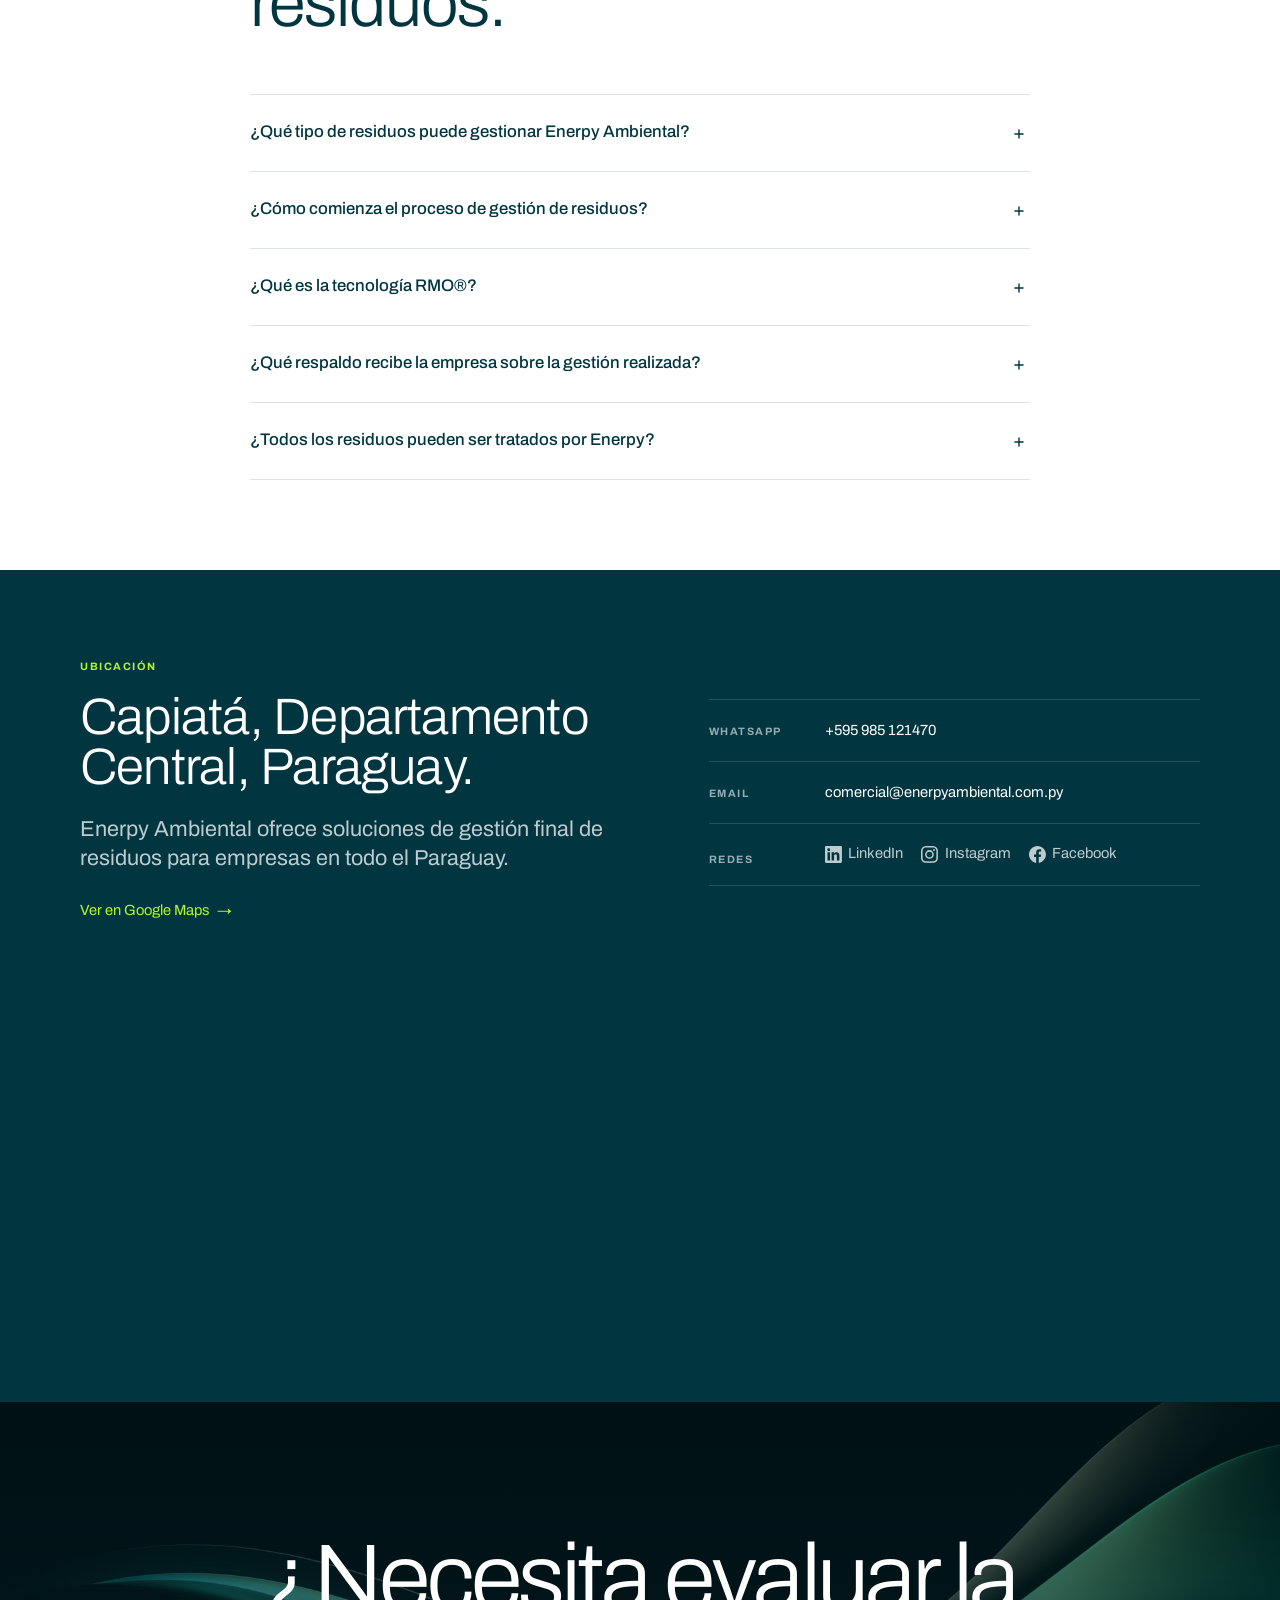
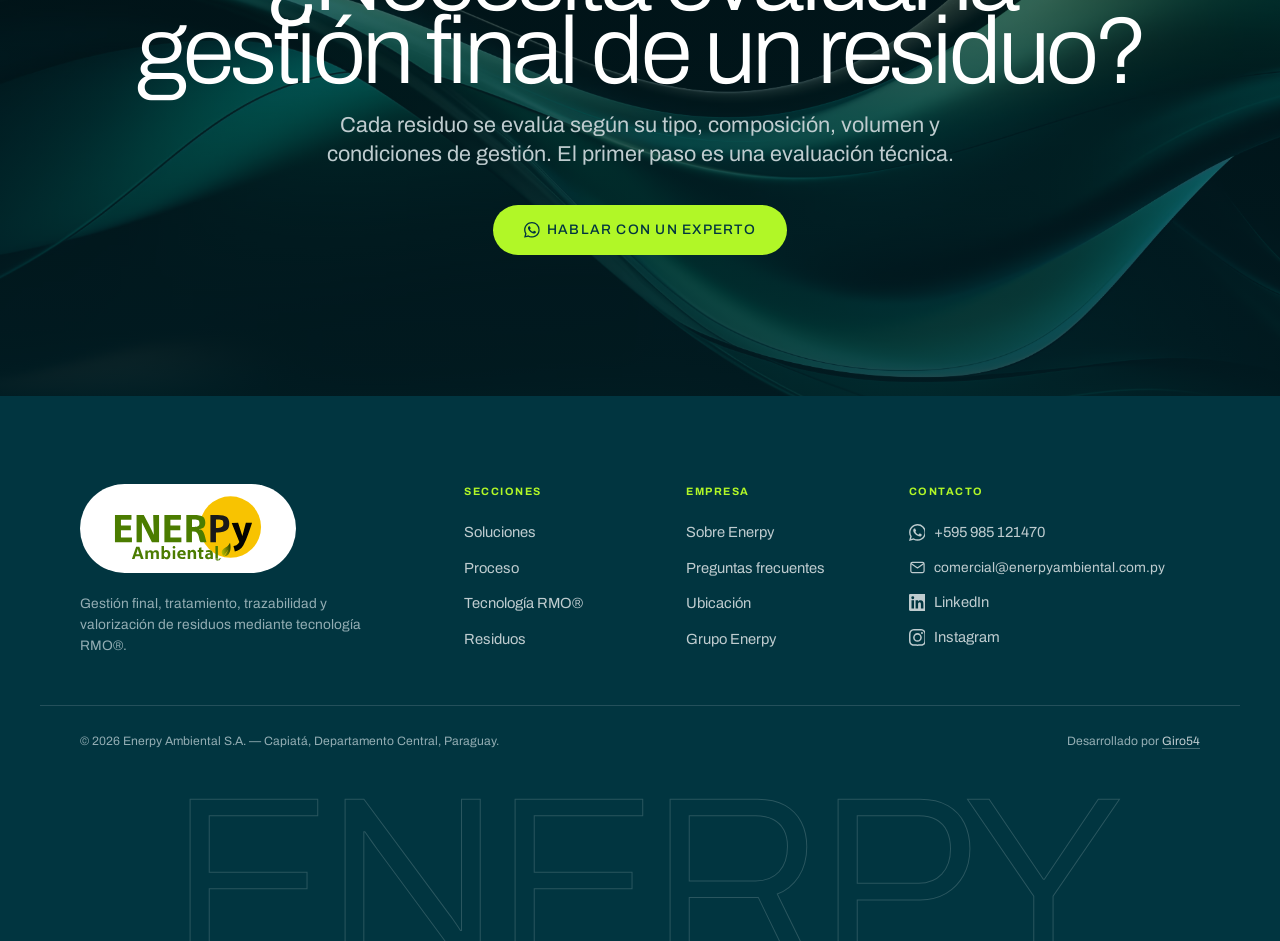
==== commit 86b6ccf8: "Add a small Paraguay flag above the hero eyebrow Drawn as an SVG symbol in the existing sprite rathe" ====
--- a/index.html
+++ b/index.html
@@ -30,7 +30,7 @@
 <link rel="preconnect" href="https://fonts.gstatic.com" crossorigin>
 <link href="https://fonts.googleapis.com/css2?family=Archivo:ital,wght@0,300;0,400;0,500;0,600;0,700;1,400;1,500&display=swap" rel="stylesheet">
 <script>document.documentElement.classList.add('js')</script>
-<link rel="stylesheet" href="styles.css?v=30">
+<link rel="stylesheet" href="styles.css?v=31">
 </head>
 <body>
 
@@ -65,6 +65,13 @@
   </symbol>
   <symbol id="ico-mail" viewBox="0 0 24 24" fill="none" stroke="currentColor" stroke-width="1.7" stroke-linecap="round" stroke-linejoin="round">
     <rect x="2.6" y="4.8" width="18.8" height="14.4" rx="2.2"/><path d="m3.4 6.6 8.6 6 8.6-6"/>
+  </symbol>
+  <symbol id="ico-py" viewBox="0 0 20 11">
+    <rect width="20" height="11" fill="#FFFFFF"/>
+    <rect width="20" height="3.667" fill="#D52B1E"/>
+    <rect y="7.333" width="20" height="3.667" fill="#0038A8"/>
+    <circle cx="10" cy="5.5" r="1.75" fill="#FFFFFF" stroke="#1E7B3C" stroke-width="0.45"/>
+    <polygon points="10.000,4.650 10.212,5.209 10.808,5.237 10.342,5.611 10.500,6.188 10.000,5.860 9.500,6.188 9.658,5.611 9.192,5.237 9.788,5.209" fill="#F9D616"/>
   </symbol>
 </svg>
 
@@ -103,6 +110,7 @@
   <div class="hero__scrim"></div>
 
   <div class="wrap hero__inner">
+    <span class="hero__flag" aria-hidden="true"><svg viewBox="0 0 20 11"><use href="#ico-py"></use></svg></span>
     <p class="eyebrow">Gestión de residuos industriales · Paraguay</p>
     <h1 class="hero__title">Transformamos residuos en nueva materia prima.</h1>
     <p class="hero__lede">
@@ -816,6 +824,6 @@
 }
 </script>
 
-<script src="main.js?v=30" defer></script>
+<script src="main.js?v=31" defer></script>
 </body>
 </html>
--- a/styles.css
+++ b/styles.css
@@ -290,6 +290,13 @@
     radial-gradient(115% 85% at 12% 92%,rgba(1,31,38,.68),transparent 62%);
 }
 .hero__inner{position:relative}
+/* small flag above the eyebrow. It sits directly on the photograph, so a hairline
+   ring and a soft shadow keep its edges readable over any part of the image. */
+.hero__flag{display:block;line-height:0;margin:0 0 14px}
+.hero__flag svg{
+  width:26px;height:auto;display:block;border-radius:3px;
+  box-shadow:0 0 0 1px rgba(255,255,255,.4), 0 2px 8px rgba(1,31,38,.5);
+}
 /* The hero eyebrow is 10.7px lime on bright foliage — the same hue family, so it
    cannot reach 4.5:1 from the scrim alone at any opacity the design tolerates.
    A small translucent chip gives it a known dark surface and leaves the rest of
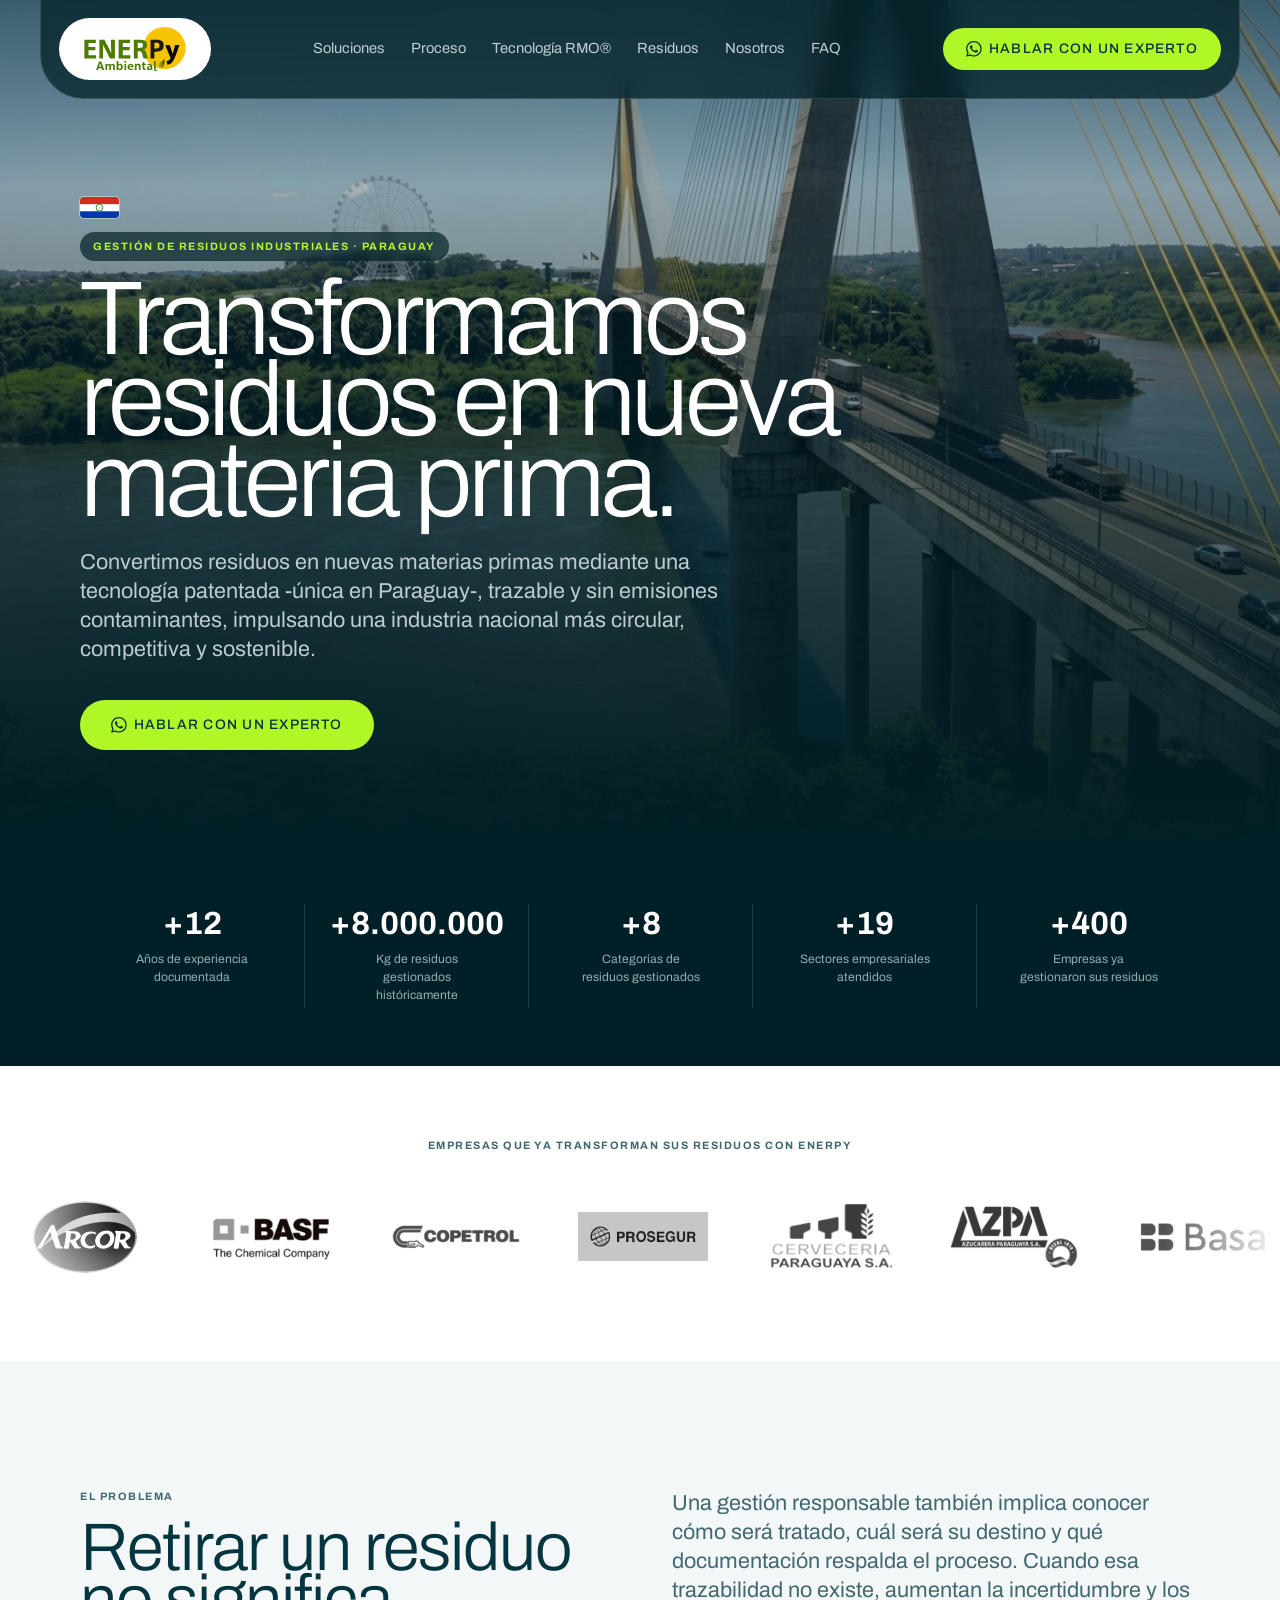
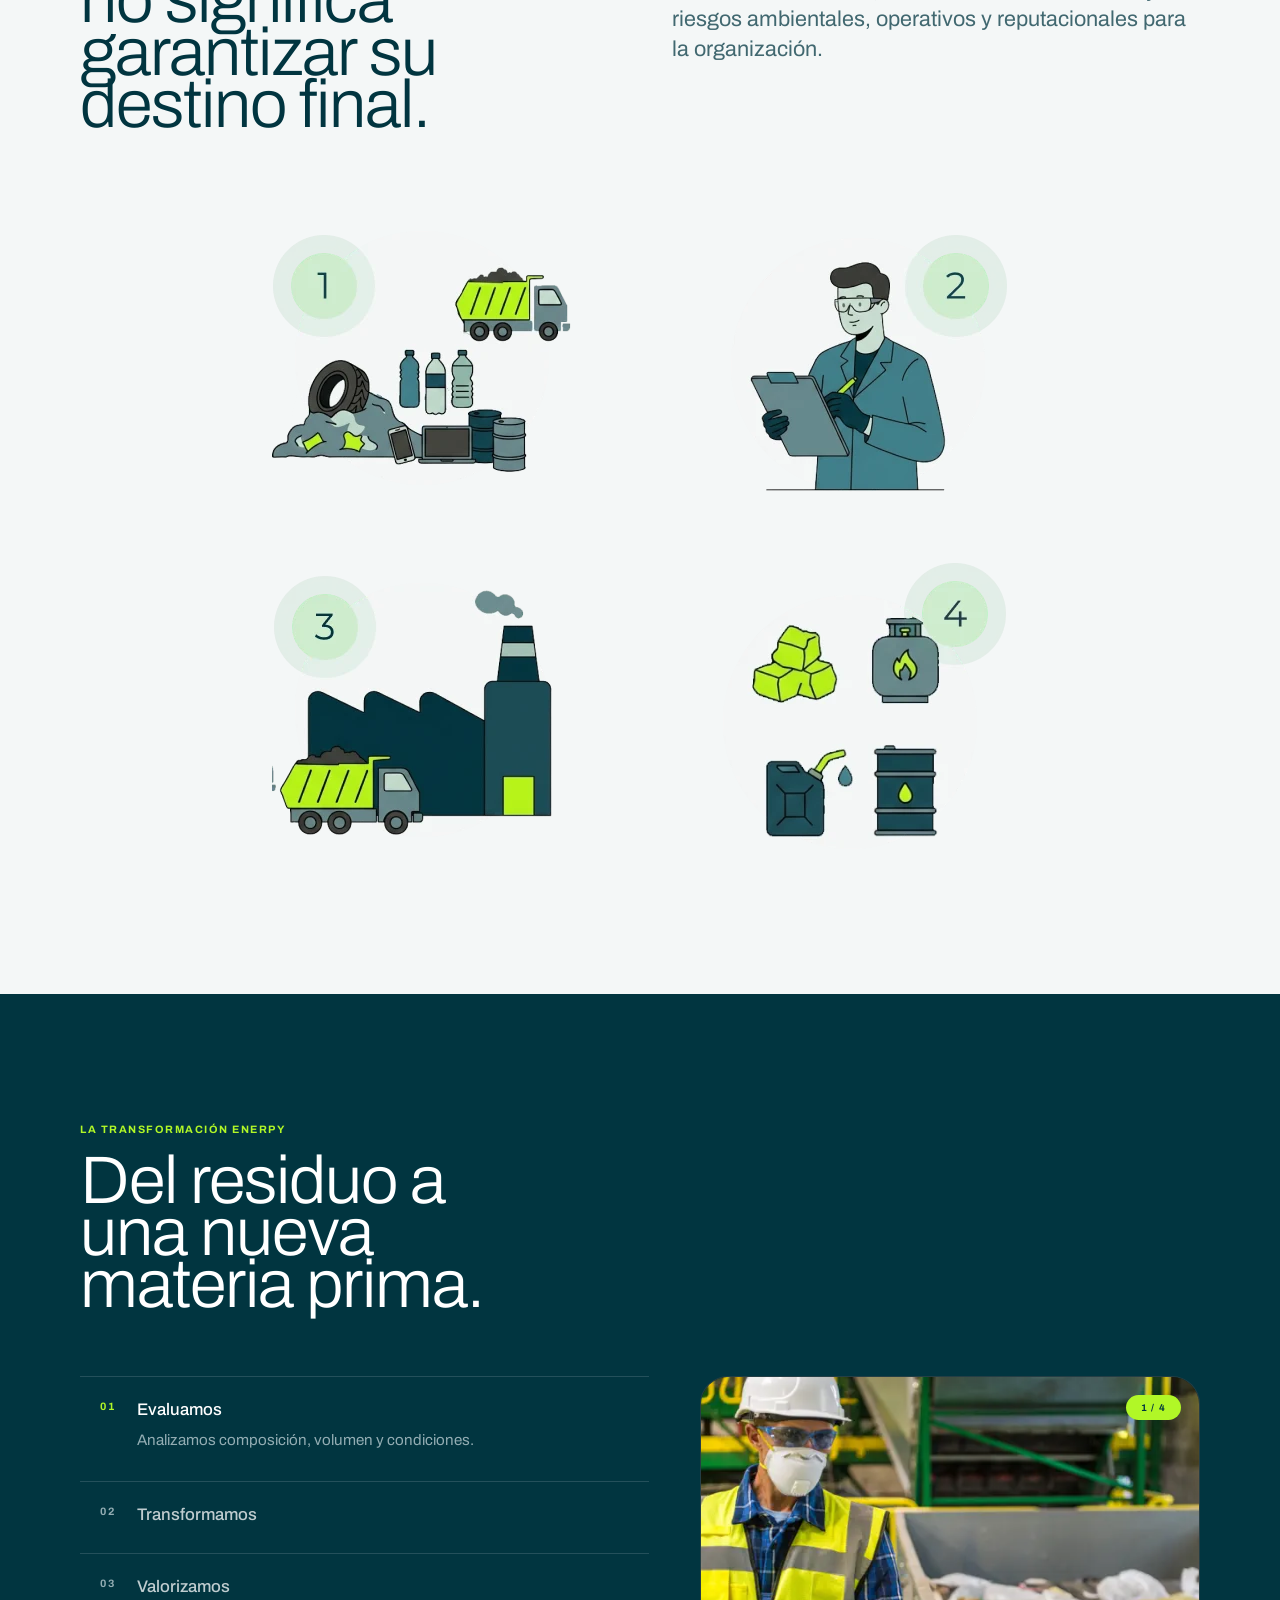
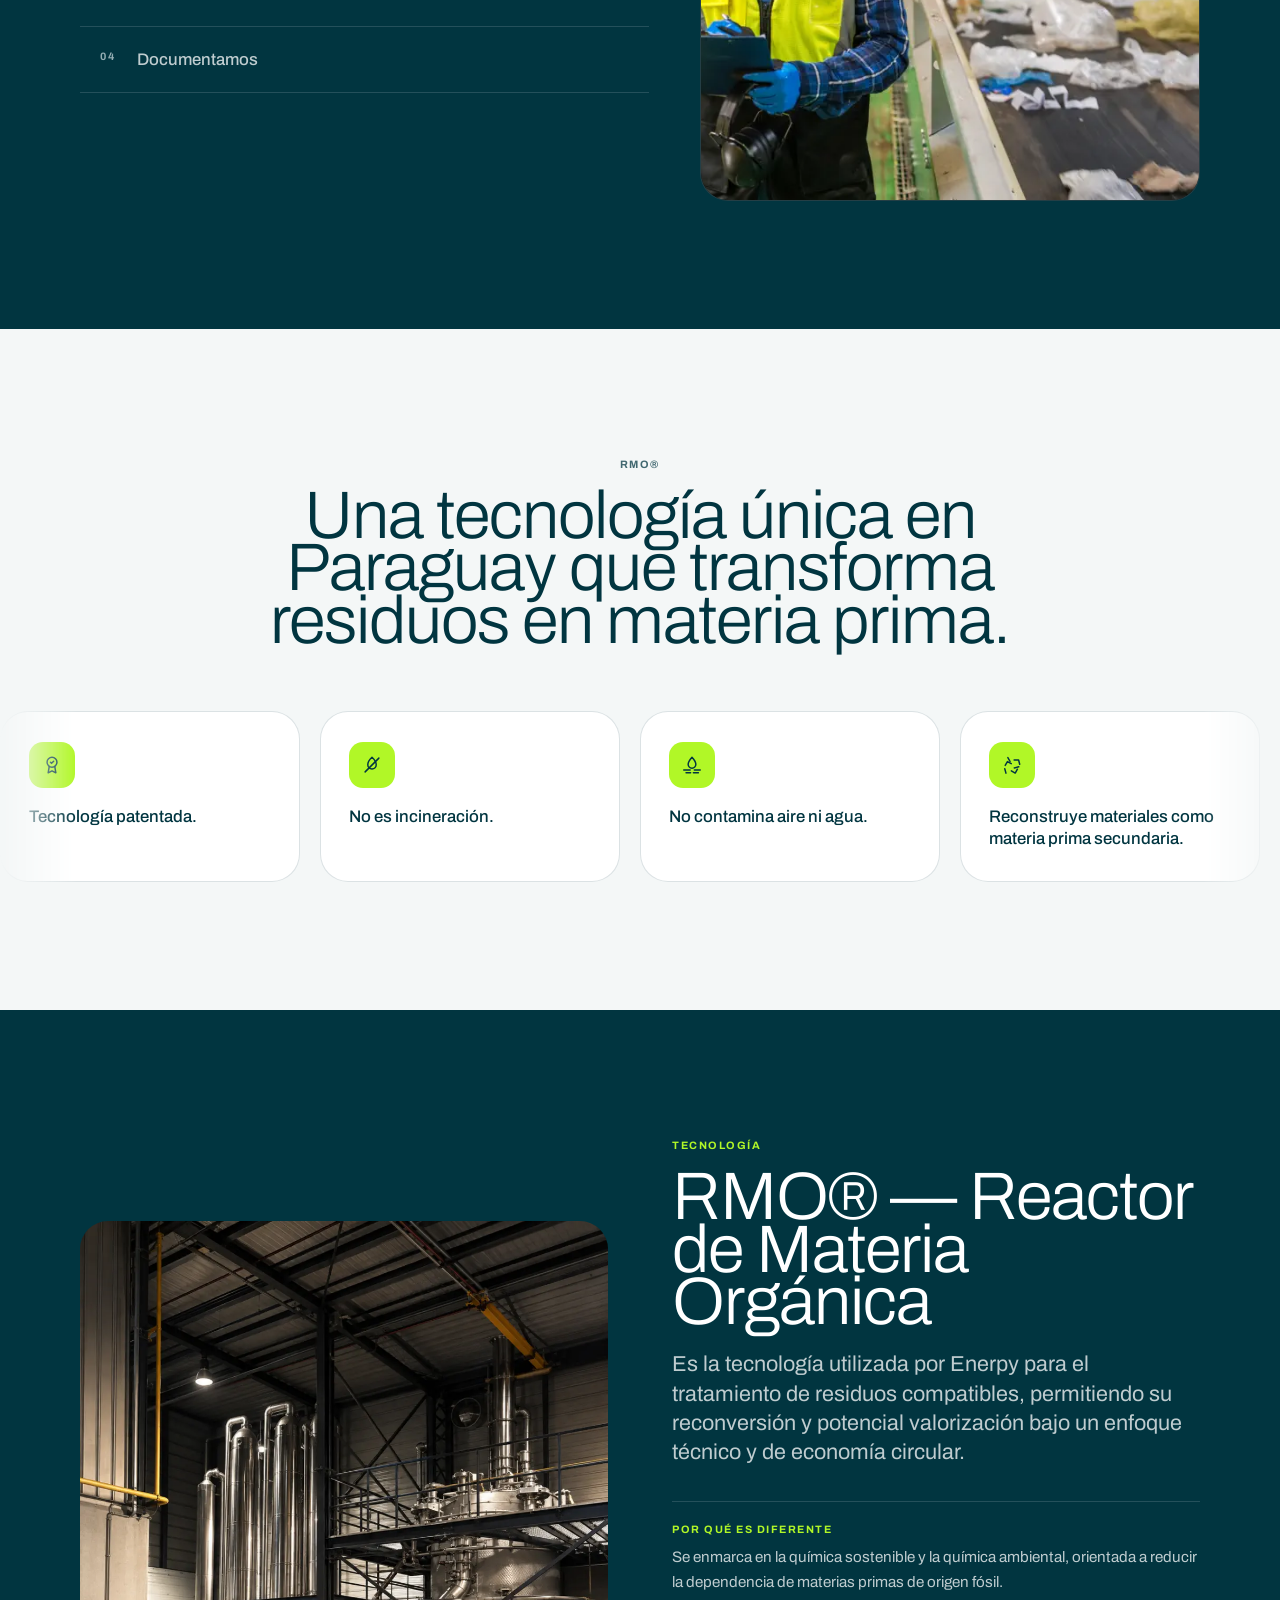
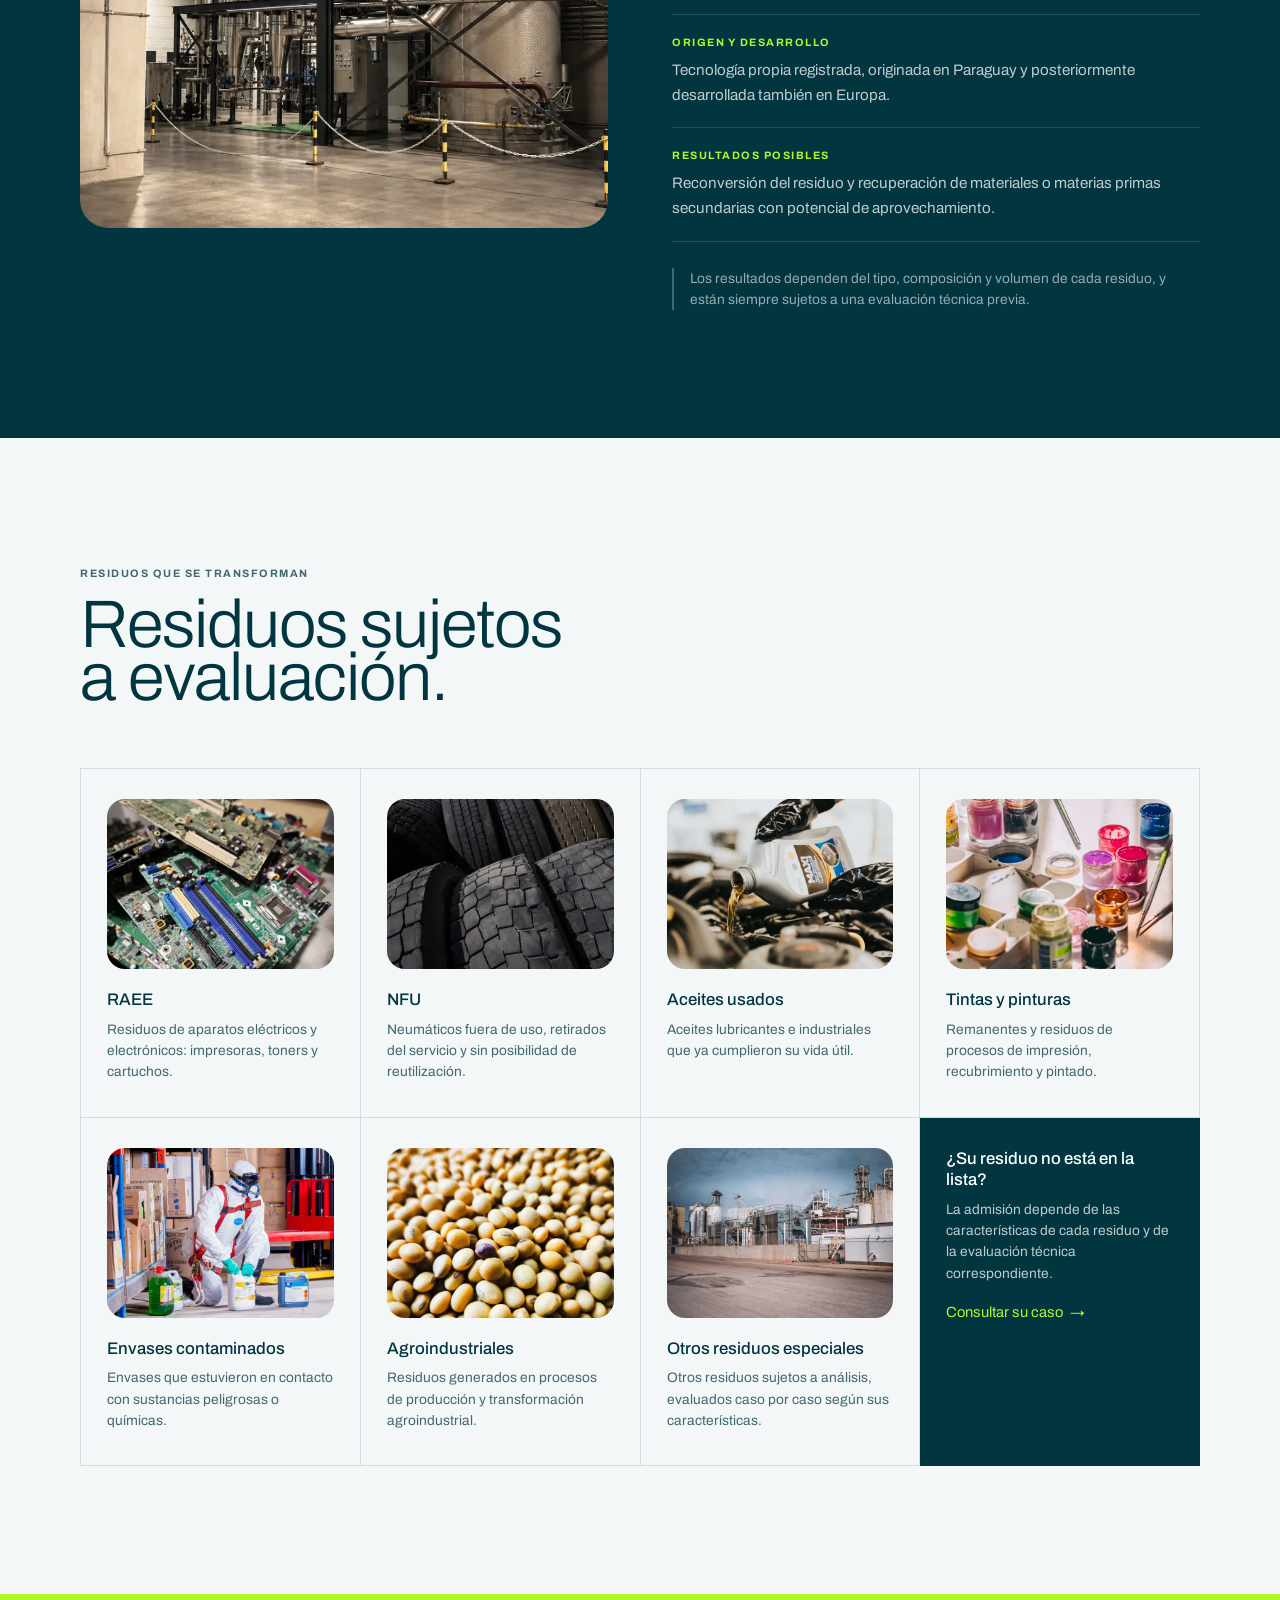
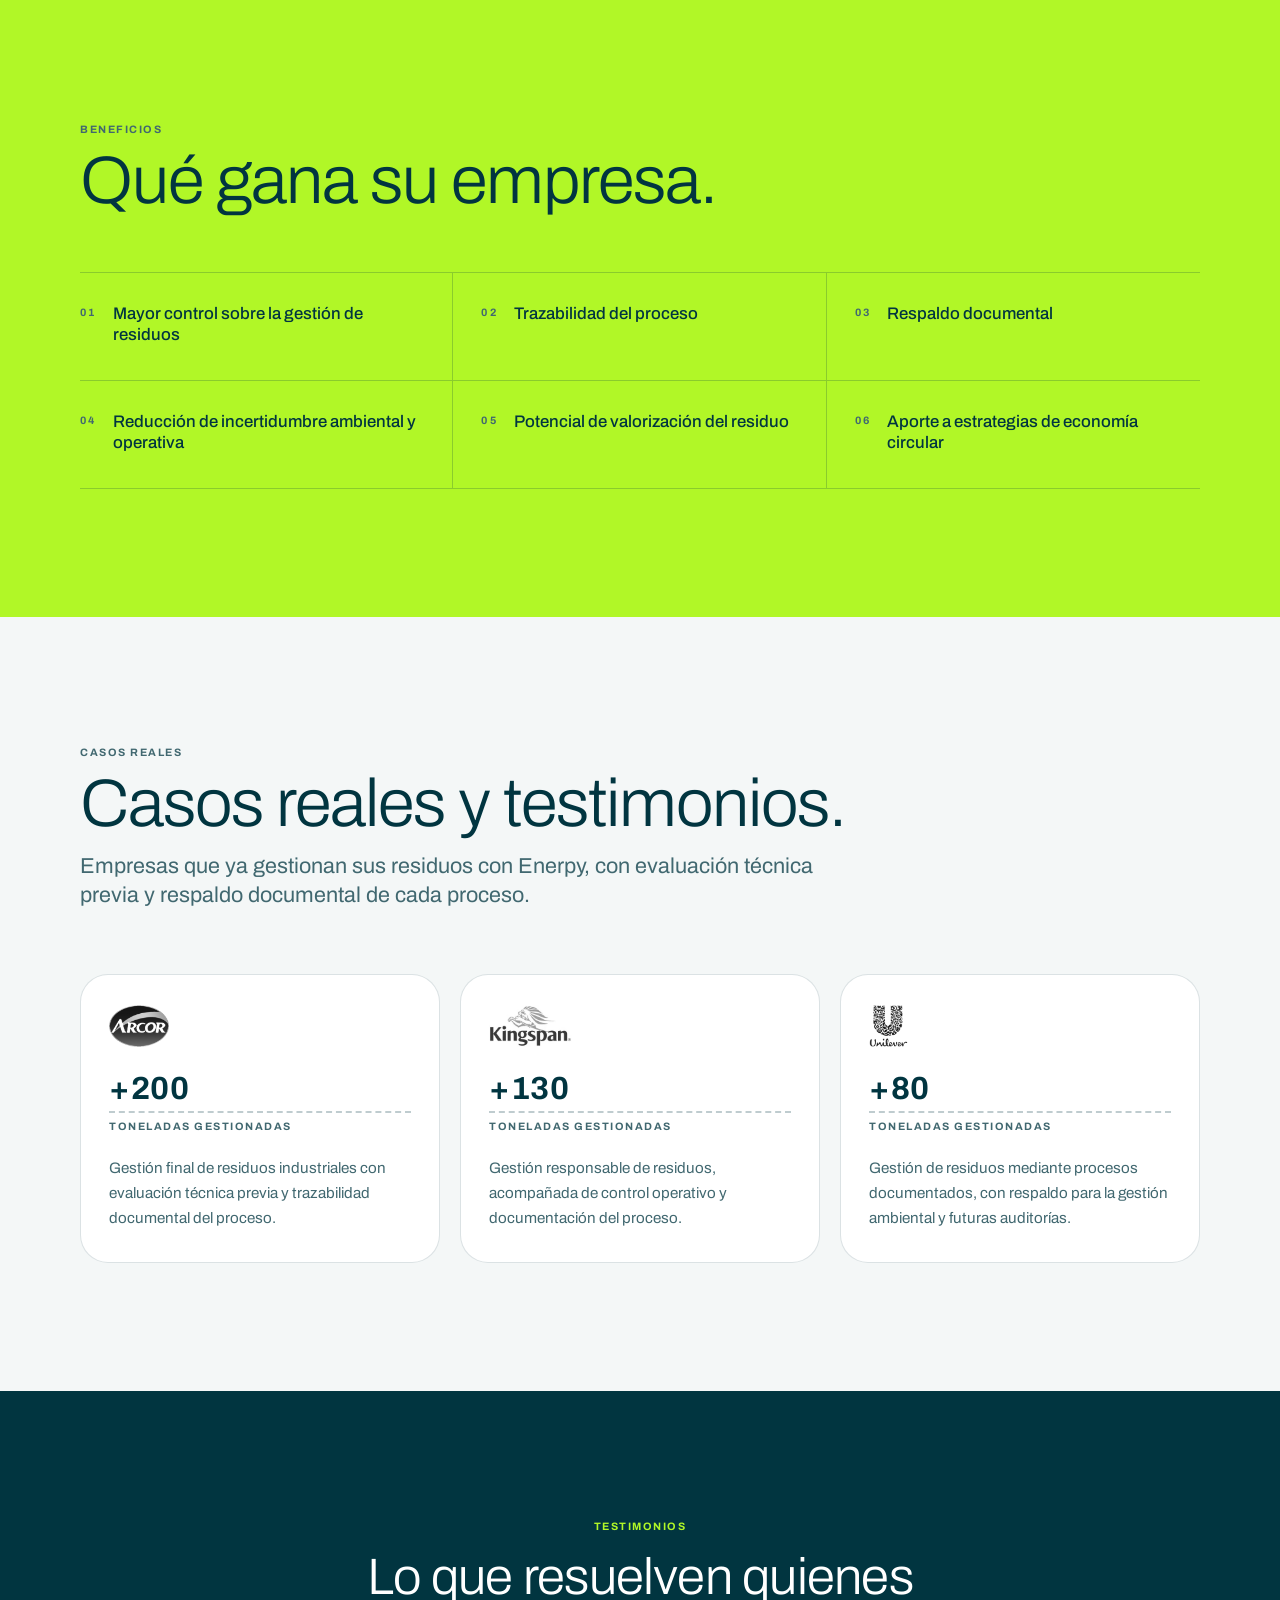
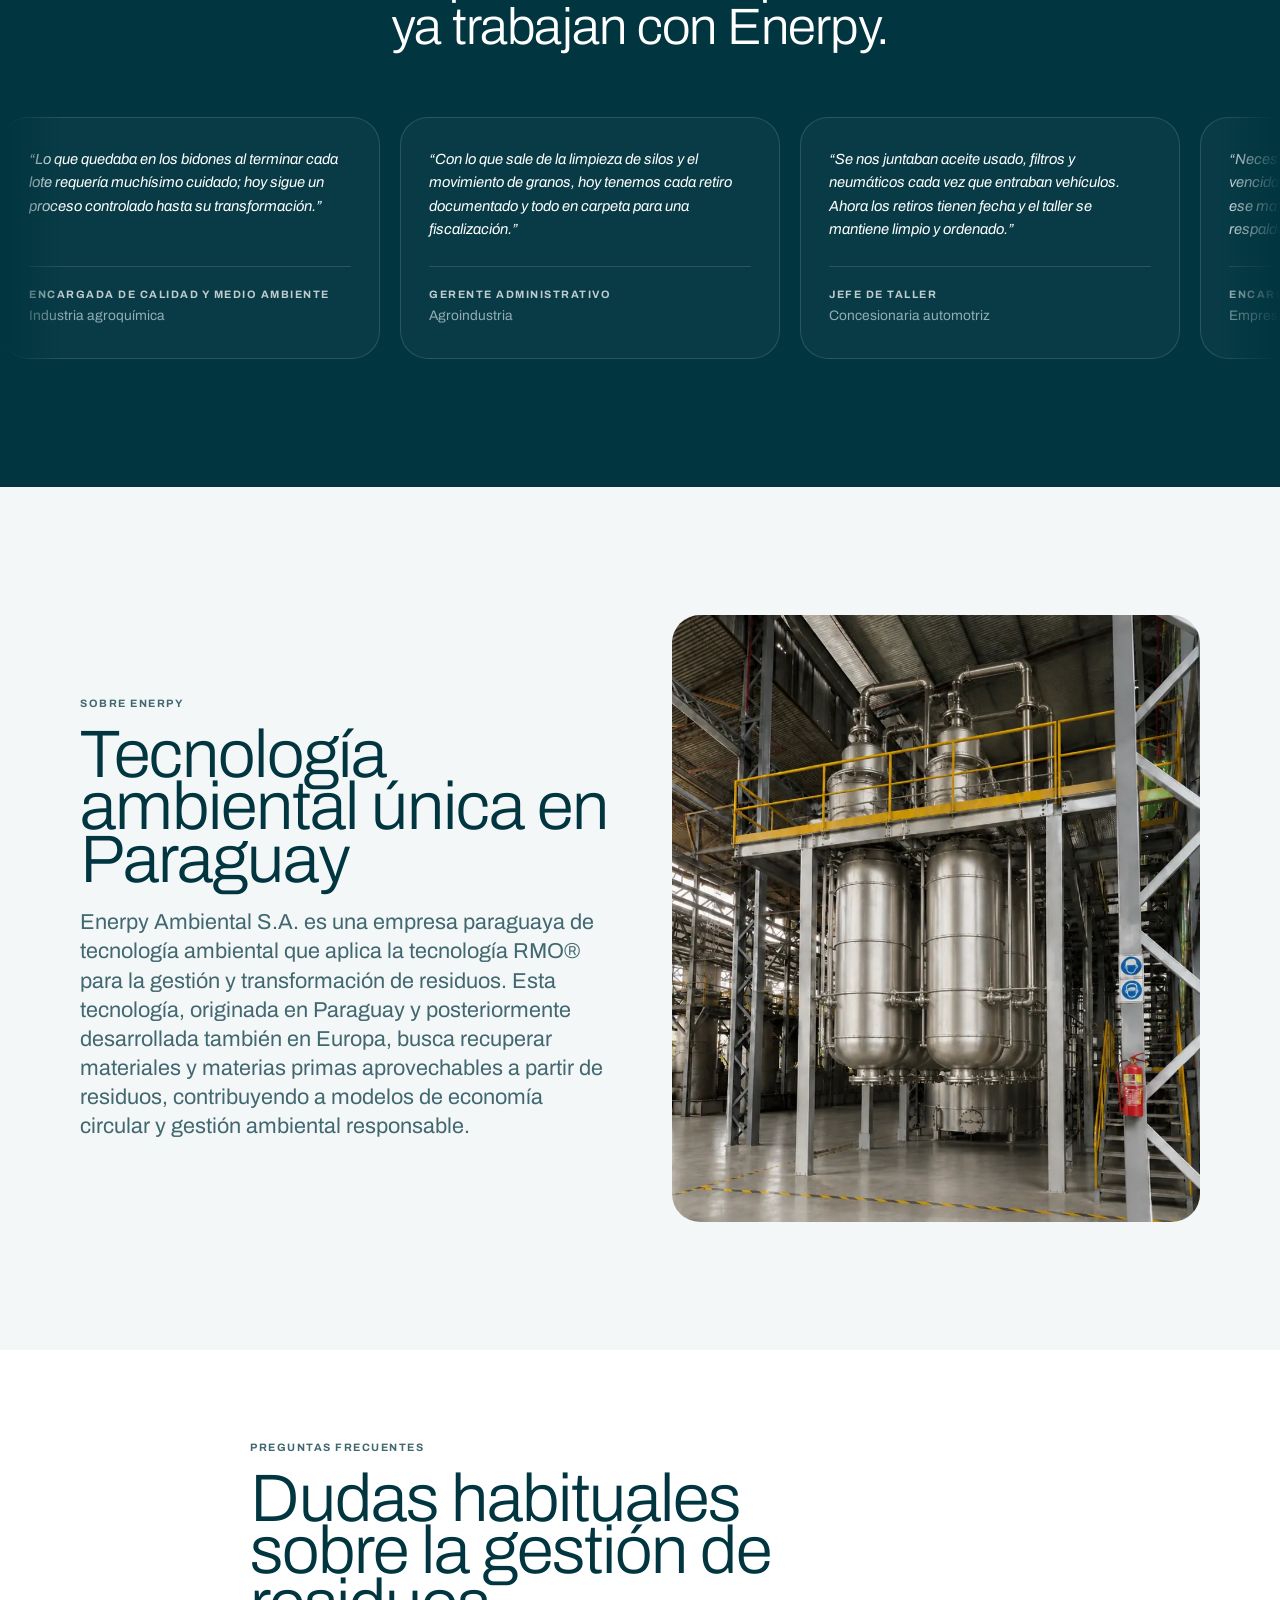
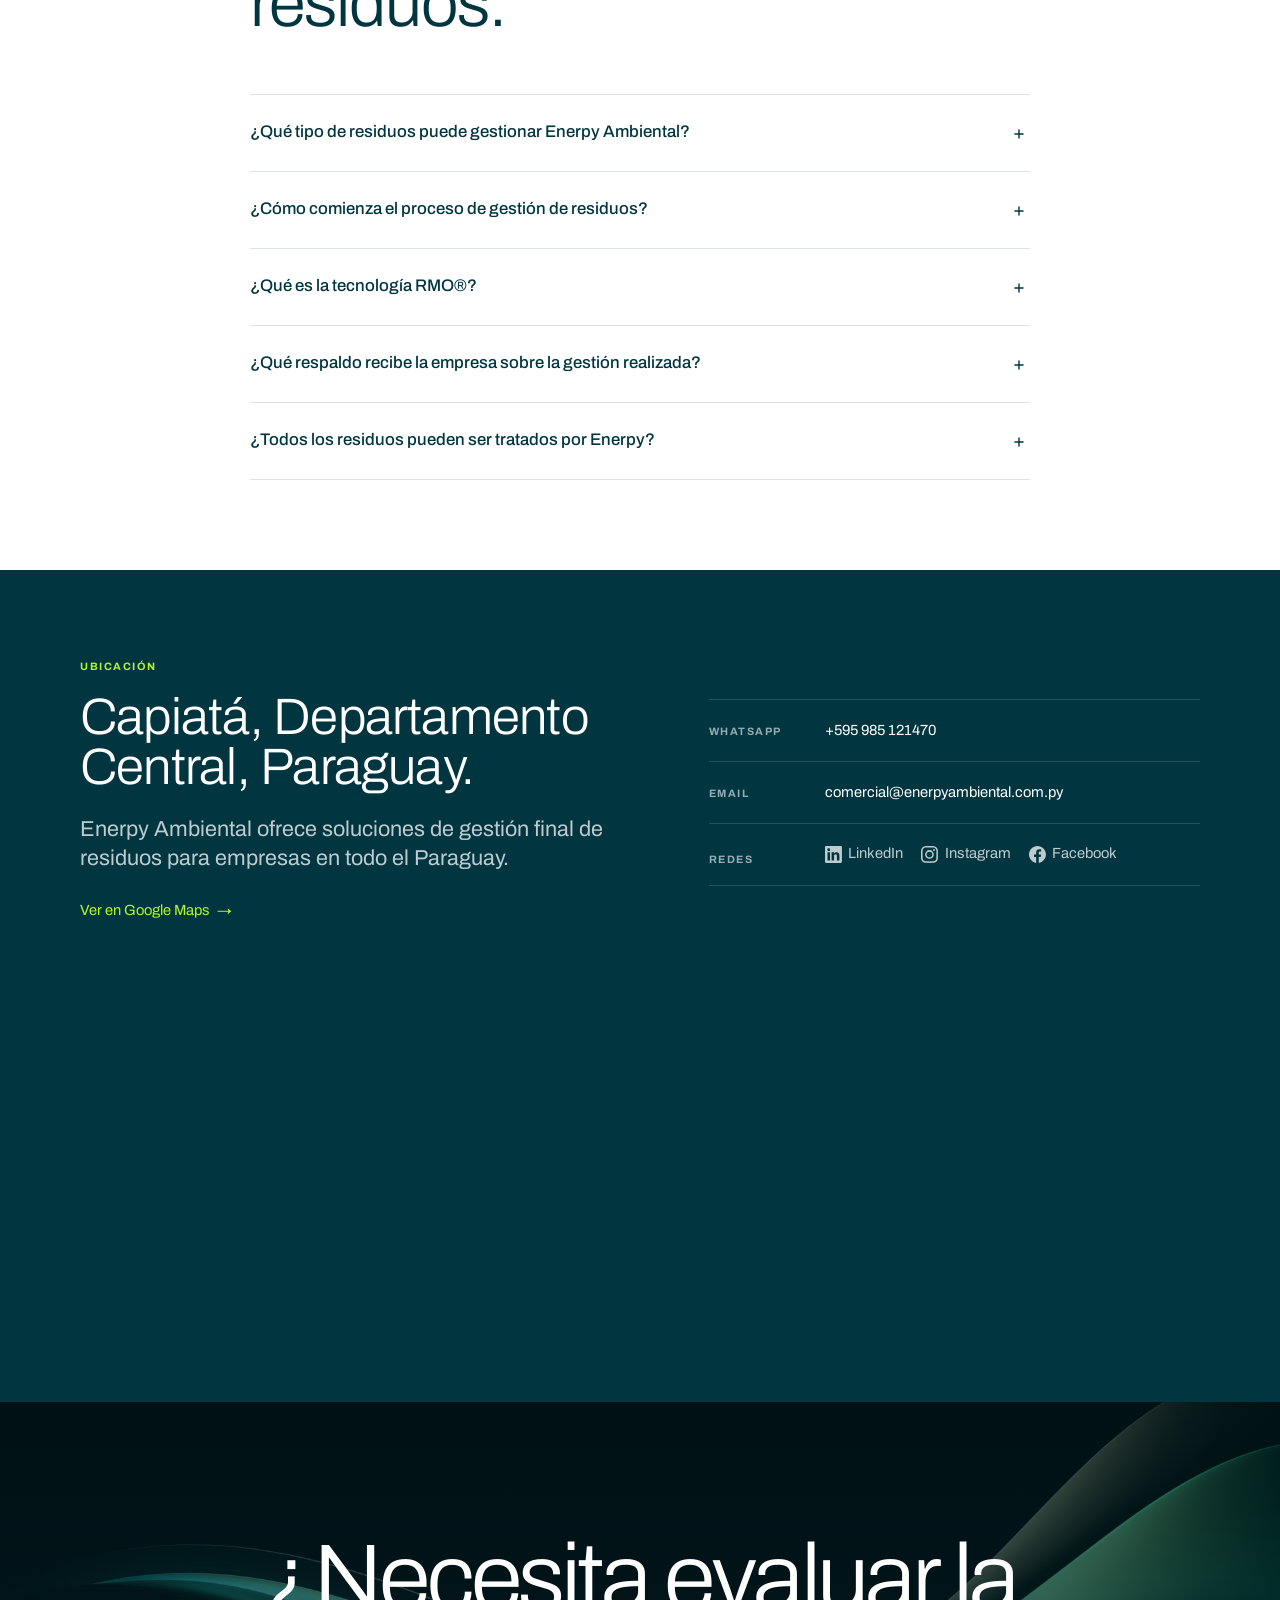
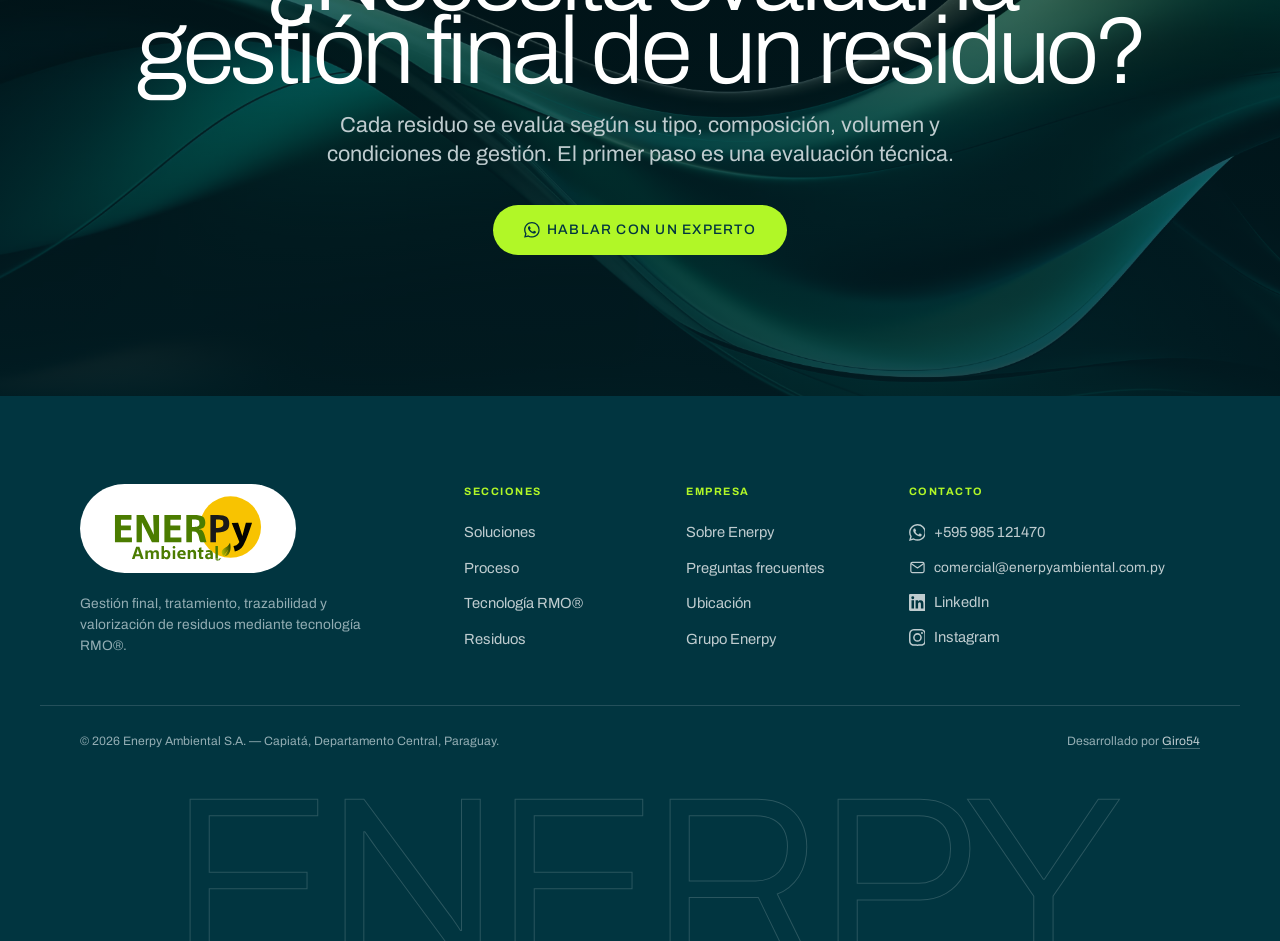
==== commit e3fe62bb: "Enlarge the hero flag 50% and drop its shadow 26px -> 39px wide (39x21 rendered). Corner radius goes" ====
--- a/index.html
+++ b/index.html
@@ -30,7 +30,7 @@
 <link rel="preconnect" href="https://fonts.gstatic.com" crossorigin>
 <link href="https://fonts.googleapis.com/css2?family=Archivo:ital,wght@0,300;0,400;0,500;0,600;0,700;1,400;1,500&display=swap" rel="stylesheet">
 <script>document.documentElement.classList.add('js')</script>
-<link rel="stylesheet" href="styles.css?v=31">
+<link rel="stylesheet" href="styles.css?v=32">
 </head>
 <body>
 
@@ -824,6 +824,6 @@
 }
 </script>
 
-<script src="main.js?v=31" defer></script>
+<script src="main.js?v=32" defer></script>
 </body>
 </html>
--- a/styles.css
+++ b/styles.css
@@ -294,8 +294,8 @@
    ring and a soft shadow keep its edges readable over any part of the image. */
 .hero__flag{display:block;line-height:0;margin:0 0 14px}
 .hero__flag svg{
-  width:26px;height:auto;display:block;border-radius:3px;
-  box-shadow:0 0 0 1px rgba(255,255,255,.4), 0 2px 8px rgba(1,31,38,.5);
+  width:39px;height:auto;display:block;border-radius:4px;
+  box-shadow:0 0 0 1px rgba(255,255,255,.4);   /* hairline ring only, no drop shadow */
 }
 /* The hero eyebrow is 10.7px lime on bright foliage — the same hue family, so it
    cannot reach 4.5:1 from the scrim alone at any opacity the design tolerates.
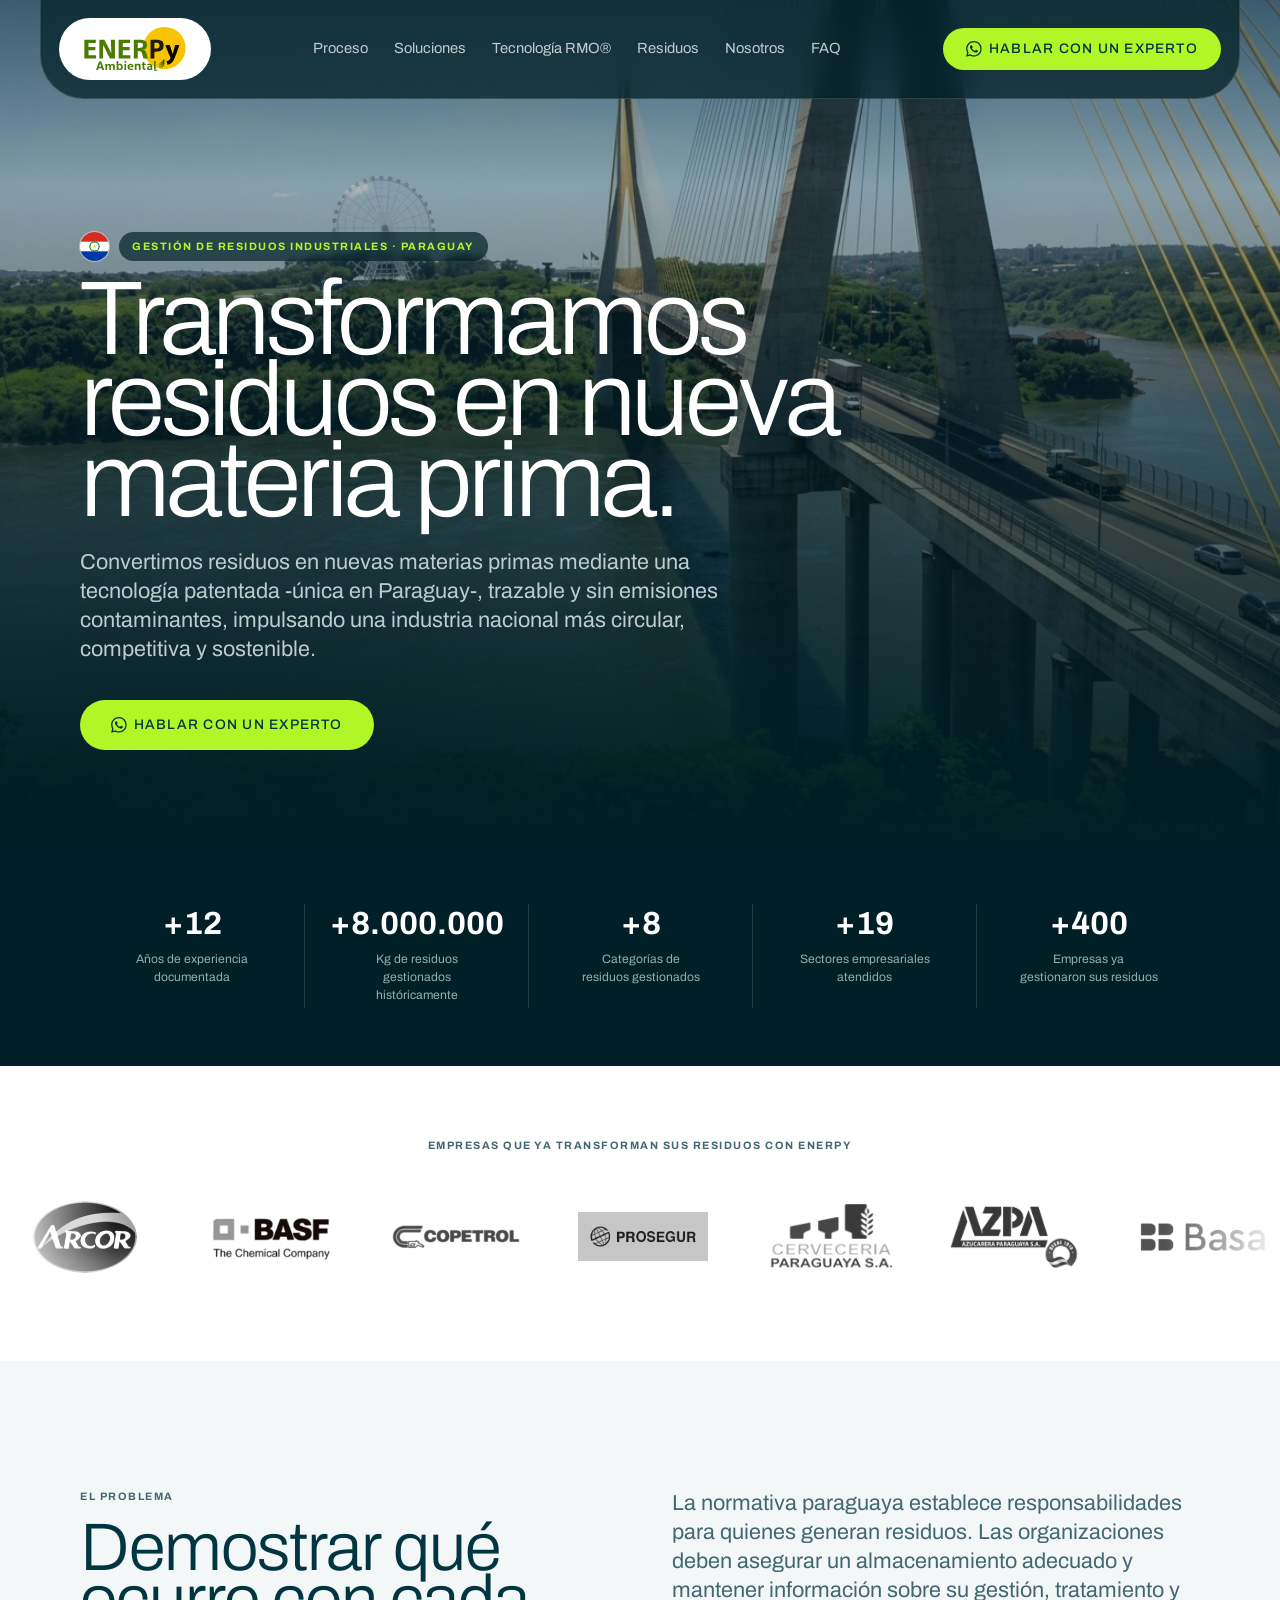
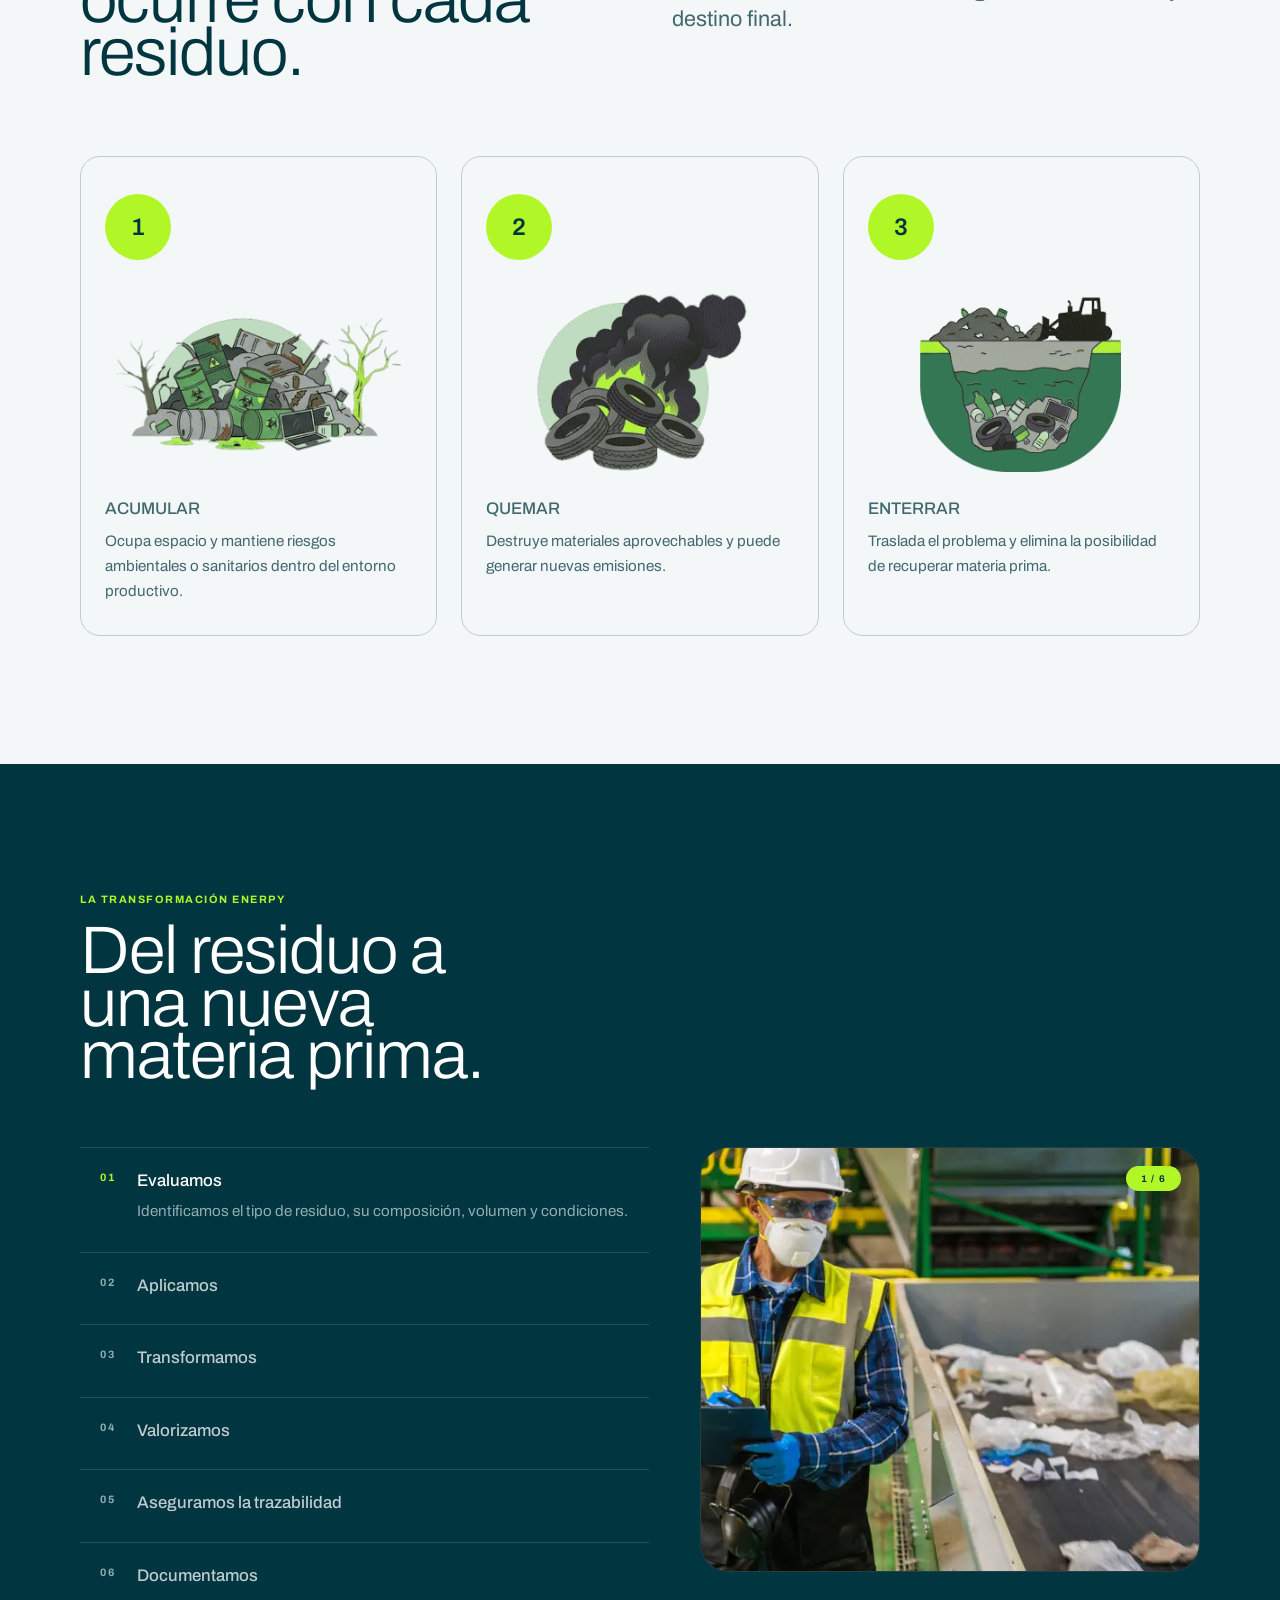
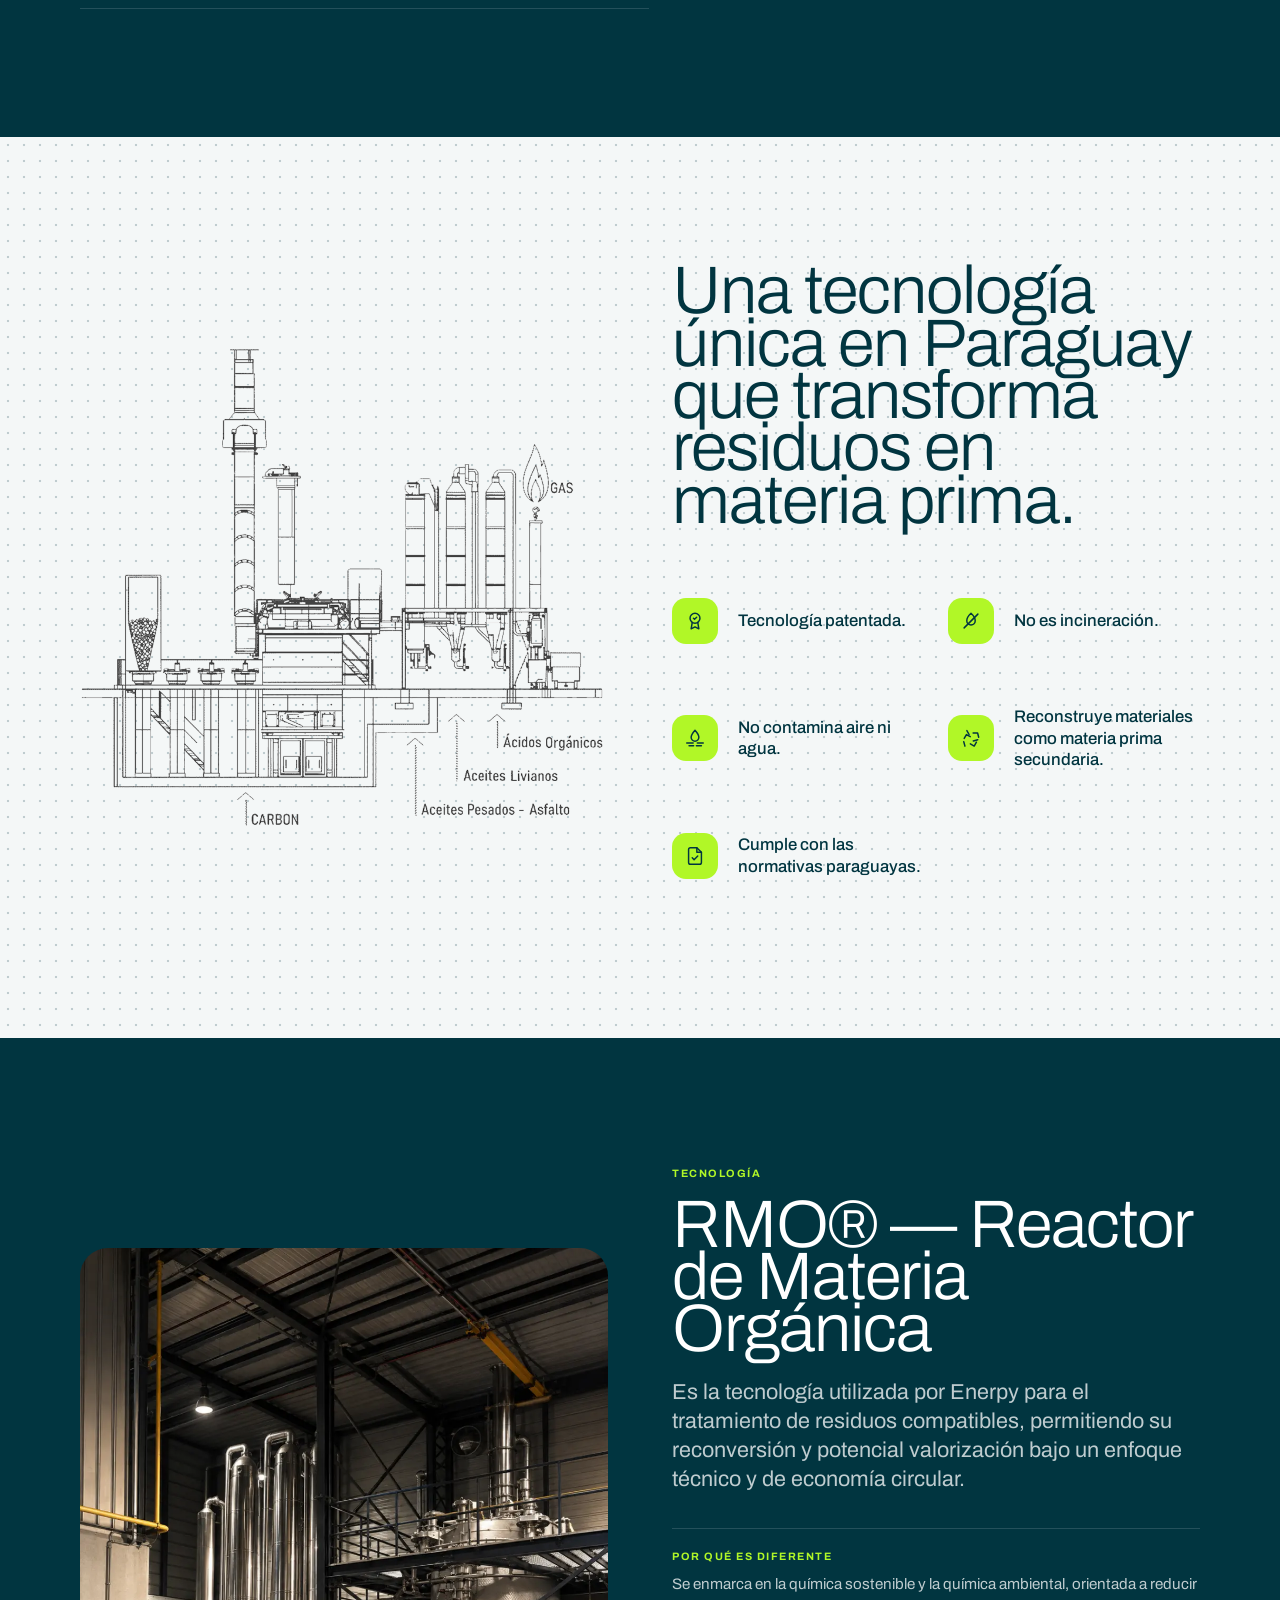
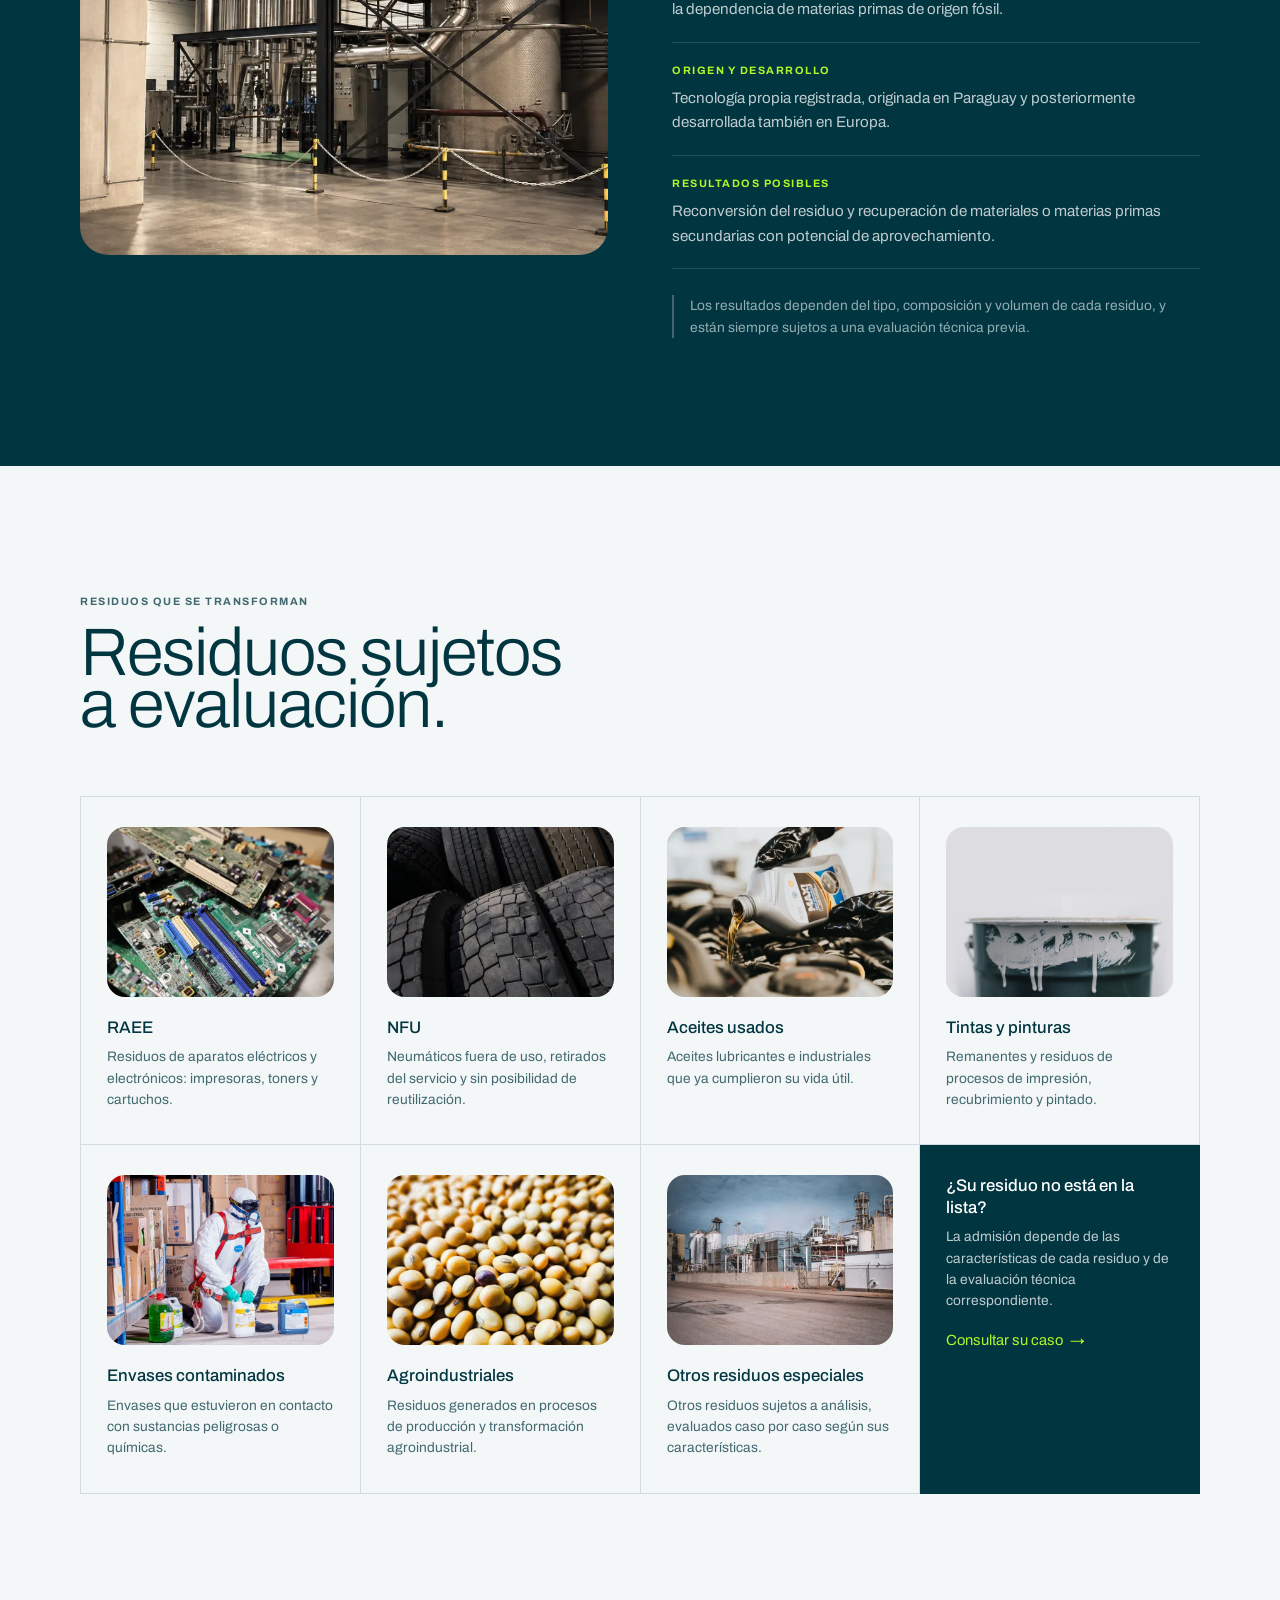
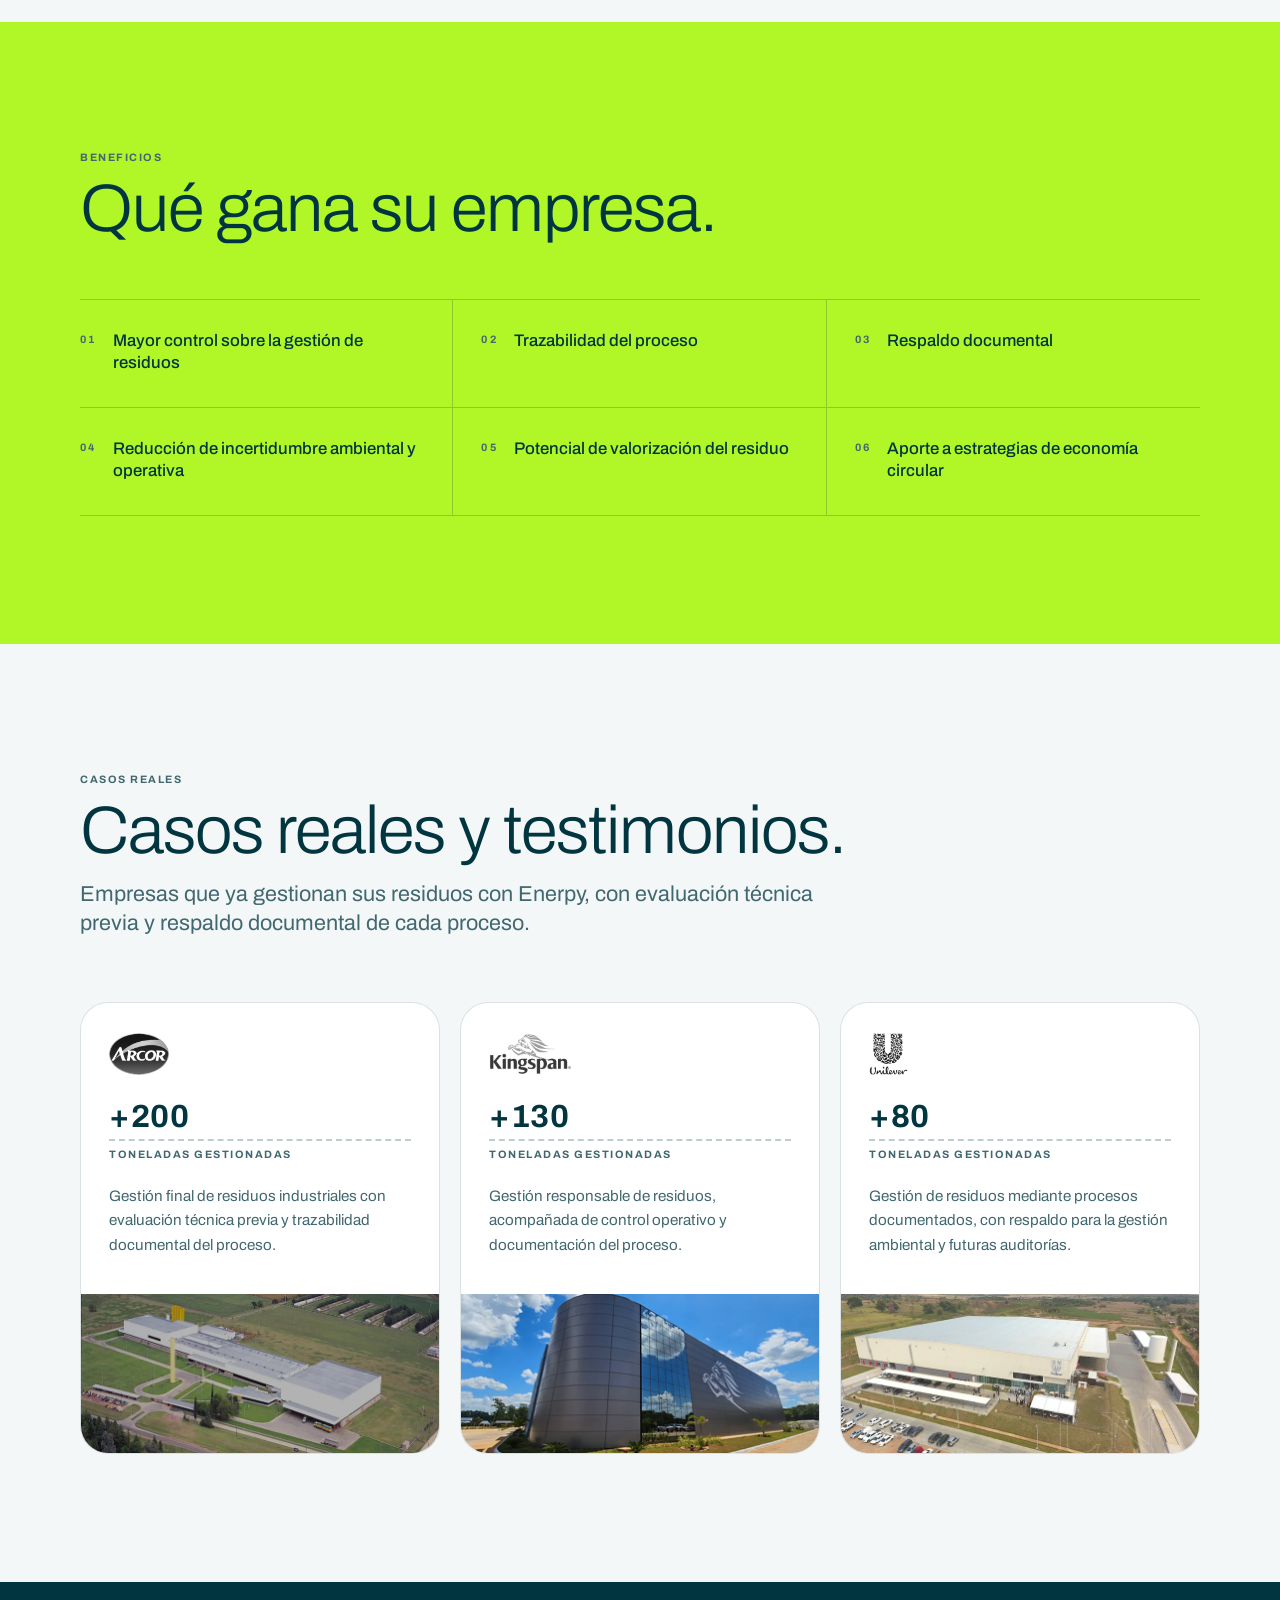
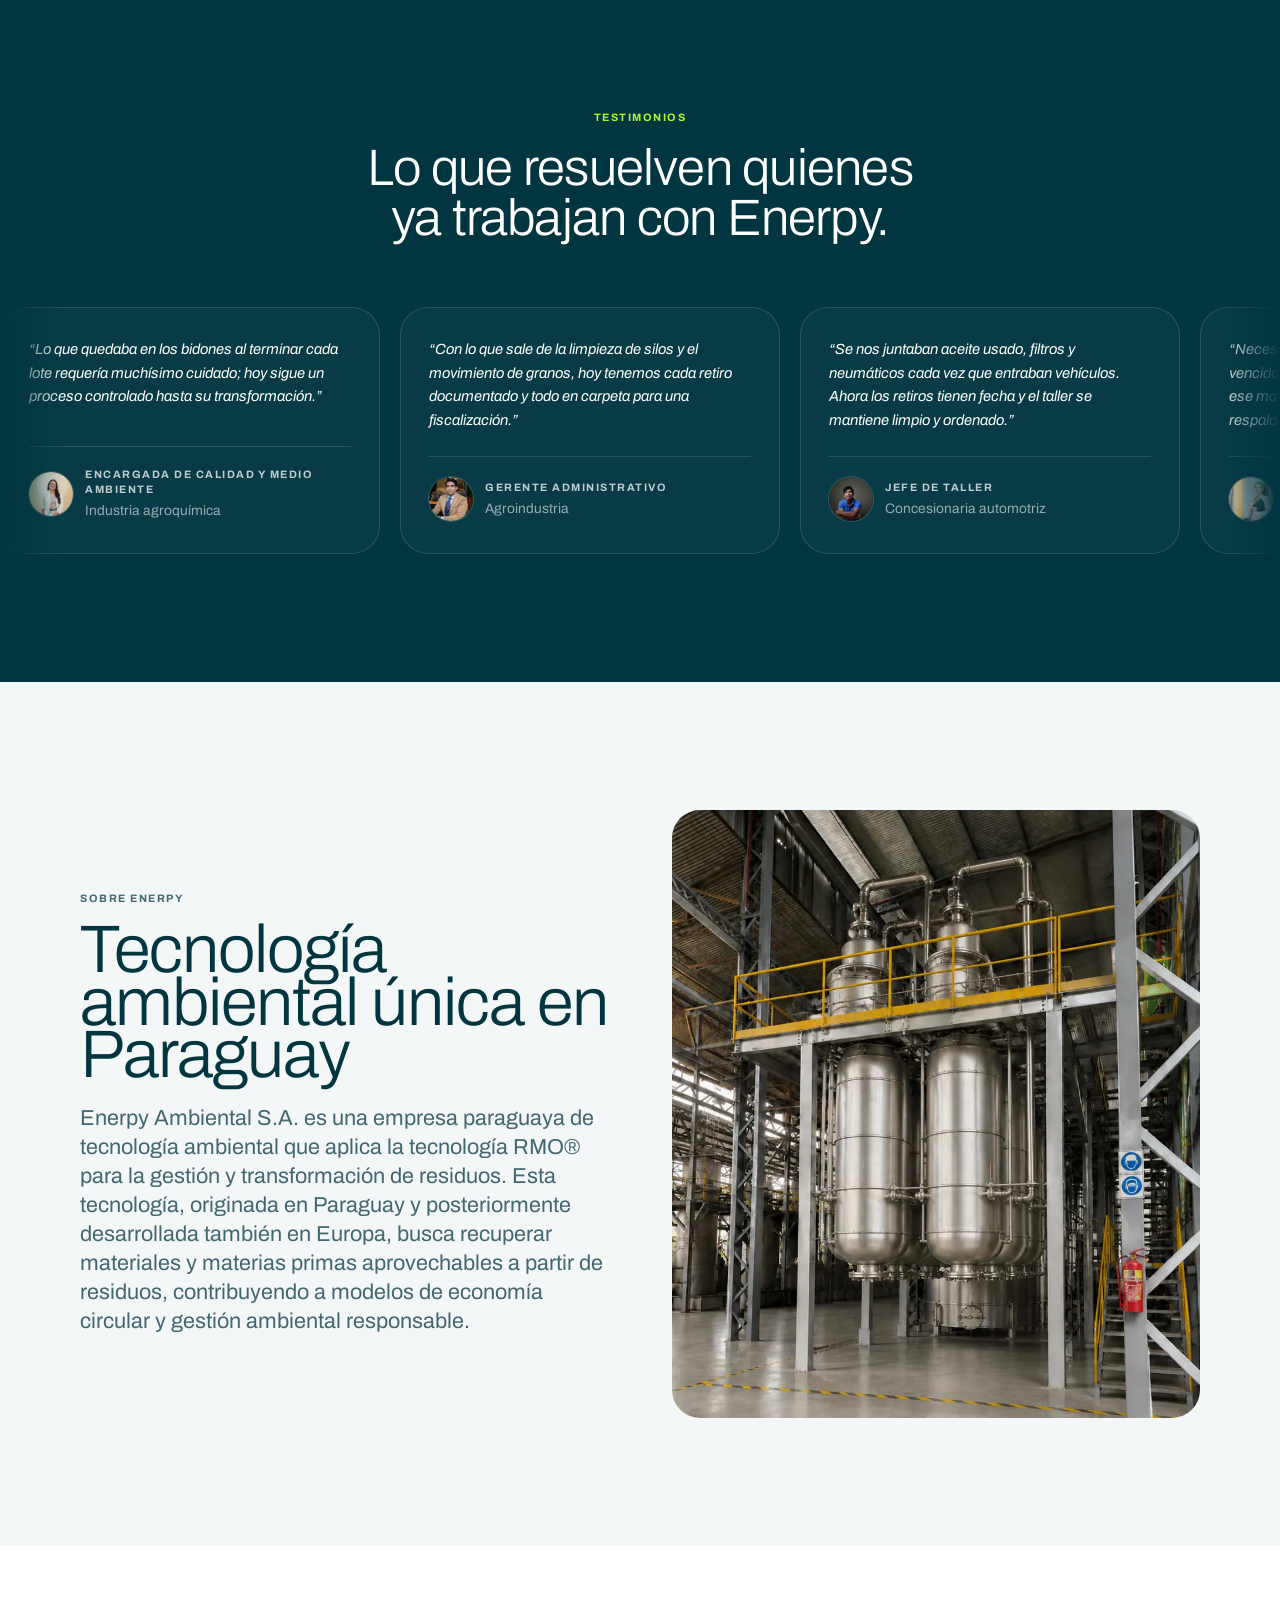
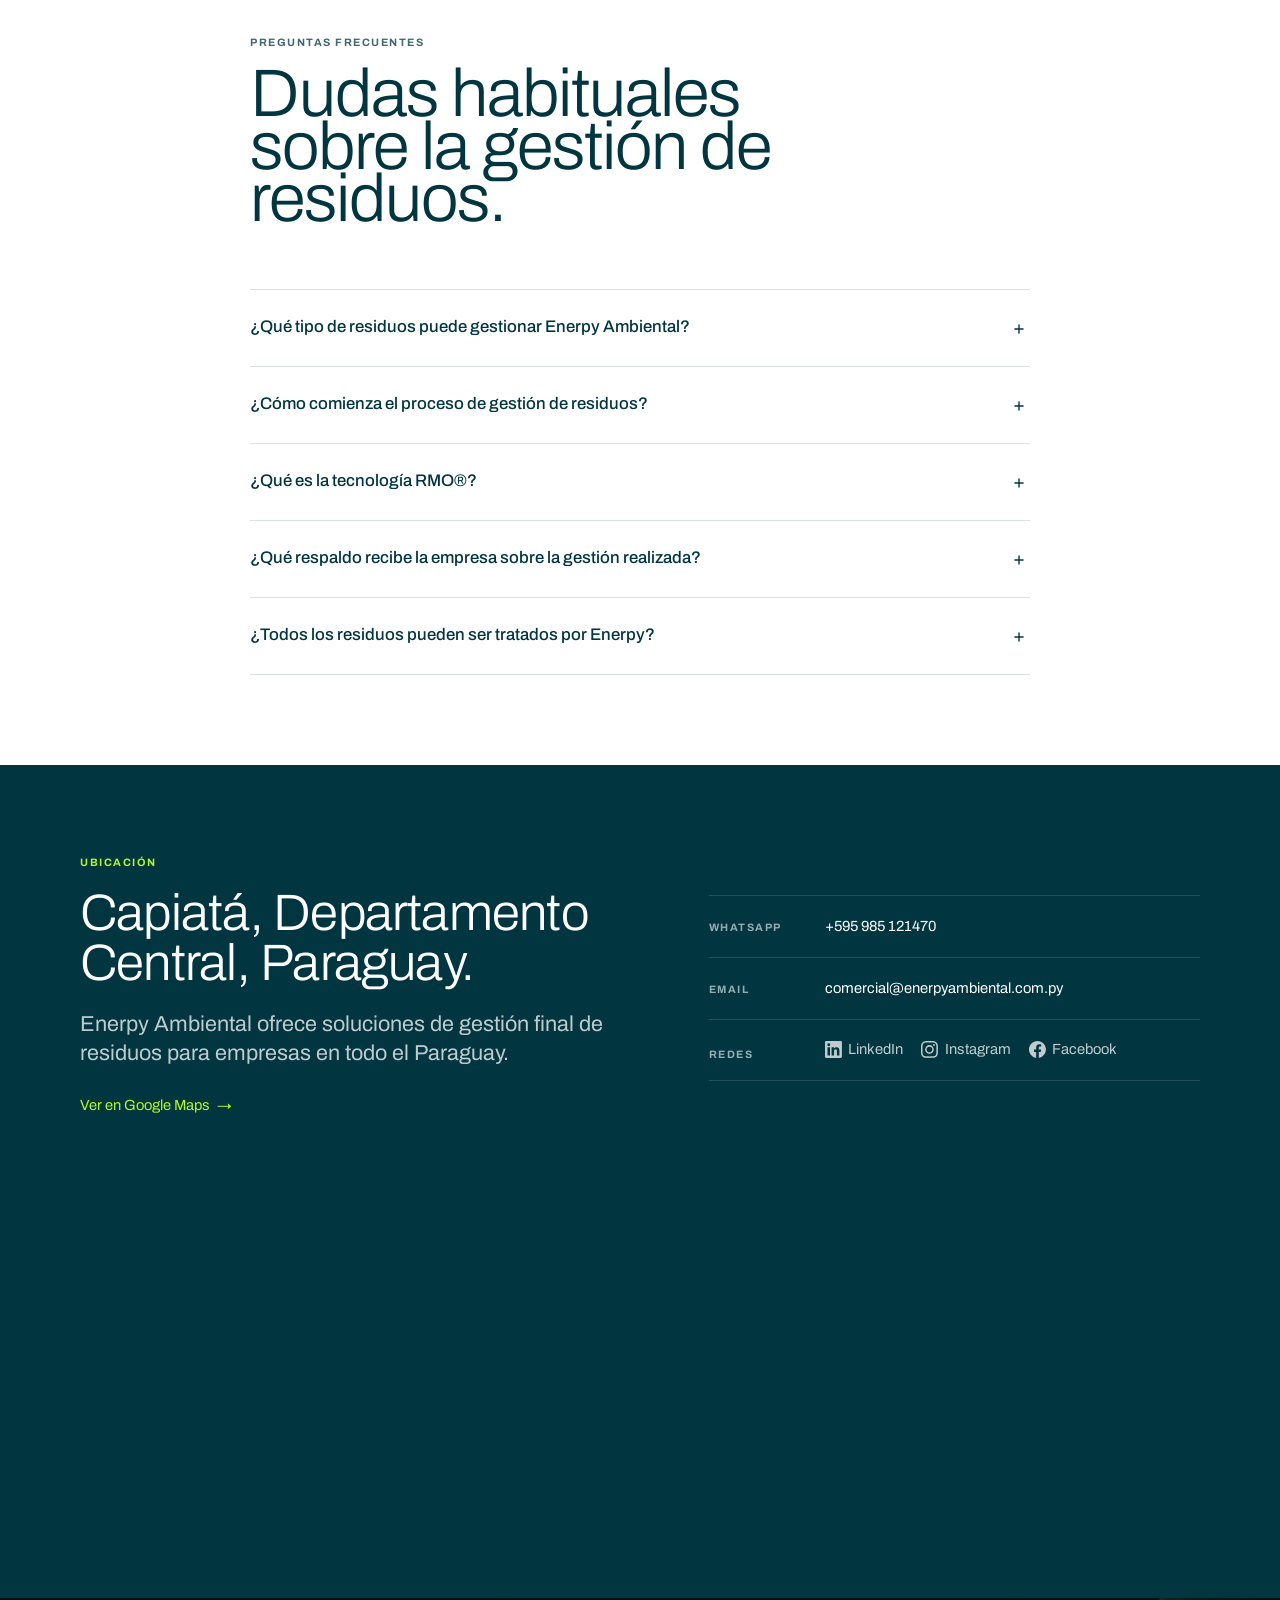
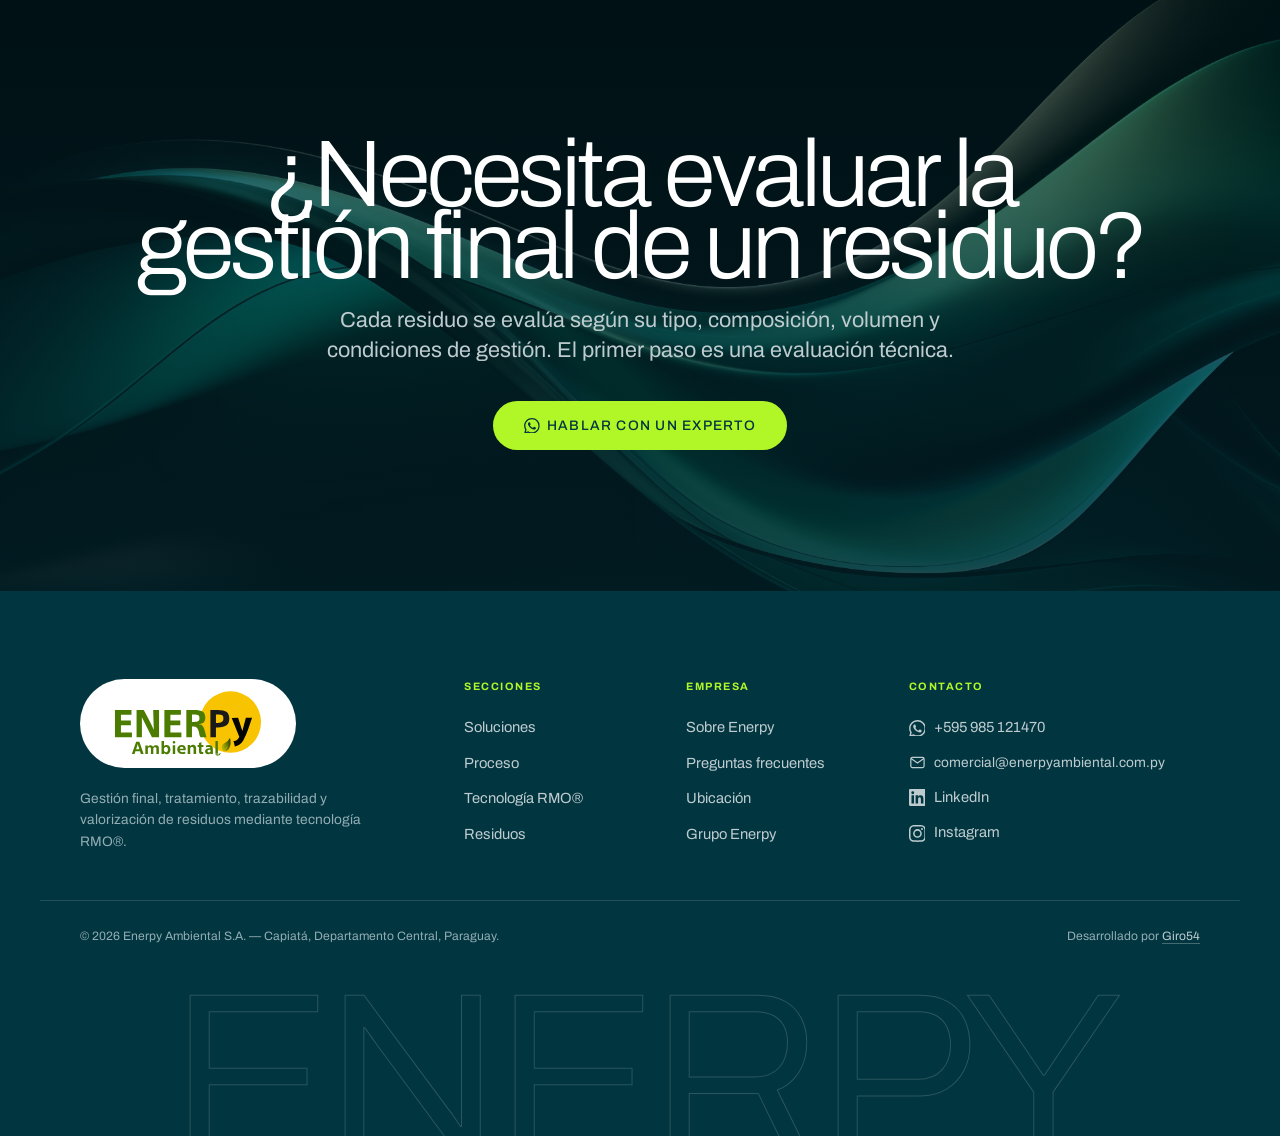
==== commit 12e86624: "Rework problema, proceso, soluciones and casos sections - Problema: replace the 4-icon lifecycle gri" ====
--- a/index.html
+++ b/index.html
@@ -30,7 +30,7 @@
 <link rel="preconnect" href="https://fonts.gstatic.com" crossorigin>
 <link href="https://fonts.googleapis.com/css2?family=Archivo:ital,wght@0,300;0,400;0,500;0,600;0,700;1,400;1,500&display=swap" rel="stylesheet">
 <script>document.documentElement.classList.add('js')</script>
-<link rel="stylesheet" href="styles.css?v=32">
+<link rel="stylesheet" href="styles.css?v=50">
 </head>
 <body>
 
@@ -85,8 +85,8 @@
     </a>
 
     <nav class="nav__links" id="navmenu" aria-label="Navegación principal">
+      <a href="#proceso">Proceso</a>
       <a href="#soluciones">Soluciones</a>
-      <a href="#proceso">Proceso</a>
       <a href="#rmo">Tecnología RMO®</a>
       <a href="#residuos">Residuos</a>
       <a href="#nosotros">Nosotros</a>
@@ -110,8 +110,10 @@
   <div class="hero__scrim"></div>
 
   <div class="wrap hero__inner">
-    <span class="hero__flag" aria-hidden="true"><svg viewBox="0 0 20 11"><use href="#ico-py"></use></svg></span>
-    <p class="eyebrow">Gestión de residuos industriales · Paraguay</p>
+    <div class="hero__tag">
+      <span class="hero__flag" aria-hidden="true"><svg viewBox="0 0 20 11" preserveAspectRatio="xMidYMid slice"><use href="#ico-py"></use></svg></span>
+      <p class="eyebrow">Gestión de residuos industriales · Paraguay</p>
+    </div>
     <h1 class="hero__title">Transformamos residuos en nueva materia prima.</h1>
     <p class="hero__lede">
       Convertimos residuos en nuevas materias primas mediante una tecnología patentada -única en Paraguay-, trazable y sin emisiones contaminantes, impulsando una industria nacional más circular, competitiva y sostenible.
@@ -202,23 +204,35 @@
     <div class="problema__head reveal">
       <div class="sec__head">
         <p class="eyebrow eyebrow--dark">El problema</p>
-        <h2 class="h2">Retirar un residuo no significa garantizar su destino final.</h2>
+        <h2 class="h2">Demostrar qué ocurre con cada residuo.</h2>
       </div>
-      <p class="lede">Una gestión responsable también implica conocer cómo será tratado, cuál será su destino y qué documentación respalda el proceso. Cuando esa trazabilidad no existe, aumentan la incertidumbre y los riesgos ambientales, operativos y reputacionales para la organización.</p>
+      <p class="lede">La normativa paraguaya establece responsabilidades para quienes generan residuos. Las organizaciones deben asegurar un almacenamiento adecuado y mantener información sobre su gestión, tratamiento y destino final.</p>
     </div>
 
     <ul class="psteps reveal">
       <li class="pstep">
-        <img src="img/problema/paso-1.webp" alt="Residuos industriales acumulados a la espera de una salida adecuada" width="300" height="300" loading="lazy" decoding="async">
+        <span class="pstep__n">1</span>
+        <span class="pstep__img">
+          <img src="img/problema/acumular.webp" alt="Ilustración de residuos peligrosos acumulados: bidones con símbolo de riesgo biológico, un notebook y árboles secos" width="318" height="200" loading="lazy" decoding="async">
+        </span>
+        <p class="pstep__t">Acumular</p>
+        <p class="pstep__d">Ocupa espacio y mantiene riesgos ambientales o sanitarios dentro del entorno productivo.</p>
       </li>
       <li class="pstep">
-        <img src="img/problema/paso-2.webp" alt="Técnico evaluando y documentando el residuo" width="300" height="300" loading="lazy" decoding="async">
+        <span class="pstep__n">2</span>
+        <span class="pstep__img">
+          <img src="img/problema/quemar.webp" alt="Ilustración de neumáticos ardiendo, generando una densa columna de humo negro" width="300" height="200" loading="lazy" decoding="async">
+        </span>
+        <p class="pstep__t">Quemar</p>
+        <p class="pstep__d">Destruye materiales aprovechables y puede generar nuevas emisiones.</p>
       </li>
       <li class="pstep">
-        <img src="img/problema/paso-3.webp" alt="Traslado del residuo a una planta de tratamiento" width="300" height="300" loading="lazy" decoding="async">
-      </li>
-      <li class="pstep">
-        <img src="img/problema/paso-4.webp" alt="Materiales y combustibles recuperados del proceso" width="300" height="306" loading="lazy" decoding="async">
+        <span class="pstep__n">3</span>
+        <span class="pstep__img">
+          <img src="img/problema/enterrar.webp" alt="Ilustración de una topadora enterrando residuos en un pozo o vertedero" width="300" height="200" loading="lazy" decoding="async">
+        </span>
+        <p class="pstep__t">Enterrar</p>
+        <p class="pstep__d">Traslada el problema y elimina la posibilidad de recuperar materia prima.</p>
       </li>
     </ul>
   </div>
@@ -239,7 +253,7 @@
             <span class="step__n">01</span>
             <span class="step__tx">
               <span class="step__t">Evaluamos</span>
-              <span class="step__d">Analizamos composición, volumen y condiciones.</span>
+              <span class="step__d">Identificamos el tipo de residuo, su composición, volumen y condiciones.</span>
             </span>
           </button>
         </li>
@@ -247,8 +261,8 @@
           <button class="step" data-step="1">
             <span class="step__n">02</span>
             <span class="step__tx">
-              <span class="step__t">Transformamos</span>
-              <span class="step__d">Aplicamos tecnología RMO® patentada, sin quema ni emisiones contaminantes.</span>
+              <span class="step__t">Aplicamos</span>
+              <span class="step__d">Definimos y ejecutamos el tratamiento adecuado para cada material.</span>
             </span>
           </button>
         </li>
@@ -256,8 +270,8 @@
           <button class="step" data-step="2">
             <span class="step__n">03</span>
             <span class="step__tx">
-              <span class="step__t">Valorizamos</span>
-              <span class="step__d">Recuperamos materias primas secundarias aprovechables.</span>
+              <span class="step__t">Transformamos</span>
+              <span class="step__d">Procesamos residuos complejos mediante tecnología especializada.</span>
             </span>
           </button>
         </li>
@@ -265,60 +279,55 @@
           <button class="step" data-step="3">
             <span class="step__n">04</span>
             <span class="step__tx">
-              <span class="step__t">Documentamos</span>
-              <span class="step__d">Entregamos trazabilidad y respaldo del proceso.</span>
+              <span class="step__t">Valorizamos</span>
+              <span class="step__d">Recuperamos materiales que pueden reincorporarse como materia prima.</span>
             </span>
           </button>
         </li>
+        <li>
+          <button class="step" data-step="4">
+            <span class="step__n">05</span>
+            <span class="step__tx">
+              <span class="step__t">Aseguramos la trazabilidad</span>
+              <span class="step__d">Registramos el recorrido del residuo desde su recepción hasta el tratamiento y destino final.</span>
+            </span>
+          </button>
+        </li>
+        <li>
+          <button class="step" data-step="5">
+            <span class="step__n">06</span>
+            <span class="step__tx">
+              <span class="step__t">Documentamos</span>
+              <span class="step__d">Entregamos certificados y respaldo documental para auditorías, fiscalizaciones y controles internos.</span>
+            </span>
+          </button>
+        </li>
       </ol>
 
       <figure class="steps__media">
-        <span class="steps__count"><b id="stepnow">1</b> / 4</span>
+        <span class="steps__count"><b id="stepnow">1</b> / 6</span>
         <img class="steps__img is-on" data-img="0" src="img/diagnostico-tecnico.webp" alt="Técnico evaluando residuos sobre una cinta transportadora" width="720" height="481" loading="lazy" decoding="async">
         <img class="steps__img" data-img="1" src="img/tecnologia-rmo.webp" alt="Operario trabajando en el reactor RMO® durante el tratamiento" width="720" height="480" loading="lazy" decoding="async">
-        <img class="steps__img" data-img="2" src="img/planta-rmo.webp" alt="Planta con tecnología RMO® de Enerpy Ambiental" width="1536" height="1024" loading="lazy" decoding="async">
-        <img class="steps__img" data-img="3" src="img/planta-procesos.webp" alt="Instalación industrial de procesos con columnas, tuberías y plataformas técnicas" width="1000" height="1778" loading="lazy" decoding="async">
+        <img class="steps__img" data-img="2" src="img/proceso-transformamos.jpg" alt="Operario supervisando un panel de control durante el tratamiento" width="1600" height="1360" loading="lazy" decoding="async">
+        <img class="steps__img" data-img="3" src="img/proceso-valorizamos.jpg" alt="Material recuperado listo para reincorporarse como materia prima" width="1600" height="1360" loading="lazy" decoding="async">
+        <img class="steps__img" data-img="4" src="img/gestion-final.webp" alt="Camión recolector retirando un contenedor de residuos" width="720" height="480" loading="lazy" decoding="async">
+        <img class="steps__img" data-img="5" src="img/proceso-documentamos.jpg" alt="Encargado registrando una inspección en una planilla de control" width="1600" height="1360" loading="lazy" decoding="async">
       </figure>
     </div>
   </div>
 </section>
 
 <!-- ============ 5. SOLUCIONES PRINCIPALES ============ -->
-<section class="sec sec--paper" id="soluciones">
-  <div class="wrap">
-    <div class="sec__head sec__head--center reveal">
-      <p class="eyebrow eyebrow--dark">RMO®</p>
+<section class="sec sec--paper sec--dotted" id="soluciones">
+  <div class="wrap solutions">
+    <figure class="solutions__art reveal">
+      <img src="img/rmo-blueprint.webp" alt="Esquema técnico del reactor RMO® con las corrientes de carbón, aceites pesados, aceites livianos, ácidos orgánicos y gas que produce" width="1800" height="1800" loading="lazy" decoding="async">
+    </figure>
+
+    <div class="solutions__body reveal">
       <h2 class="h2">Una tecnología única en Paraguay que transforma residuos en materia prima.</h2>
-    </div>
-  </div>
-
-  <!-- same seamless-loop technique as the client marquee: two identical halves,
-       translated by half the track, paused on hover/focus, stopped under reduced motion -->
-  <div class="techloop" aria-label="Caracteristicas de la tecnologia RMO">
-    <div class="techloop__track">
-      <ul class="techloop__group">
-        <li class="tcard">
-          <span class="tcard__ico"><svg aria-hidden="true" focusable="false"><use href="#ico-patent"></use></svg></span>
-          <p class="tcard__t">Tecnología patentada.</p>
-        </li>
-        <li class="tcard">
-          <span class="tcard__ico"><svg aria-hidden="true" focusable="false"><use href="#ico-noburn"></use></svg></span>
-          <p class="tcard__t">No es incineración.</p>
-        </li>
-        <li class="tcard">
-          <span class="tcard__ico"><svg aria-hidden="true" focusable="false"><use href="#ico-clean"></use></svg></span>
-          <p class="tcard__t">No contamina aire ni agua.</p>
-        </li>
-        <li class="tcard">
-          <span class="tcard__ico"><svg aria-hidden="true" focusable="false"><use href="#ico-recycle"></use></svg></span>
-          <p class="tcard__t">Reconstruye materiales como materia prima secundaria.</p>
-        </li>
-        <li class="tcard">
-          <span class="tcard__ico"><svg aria-hidden="true" focusable="false"><use href="#ico-legal"></use></svg></span>
-          <p class="tcard__t">Cumple con las normativas paraguayas.</p>
-        </li>
-      </ul>
-      <ul class="techloop__group" aria-hidden="true">
+
+      <ul class="solutions__grid">
         <li class="tcard">
           <span class="tcard__ico"><svg aria-hidden="true" focusable="false"><use href="#ico-patent"></use></svg></span>
           <p class="tcard__t">Tecnología patentada.</p>
@@ -417,7 +426,7 @@
       </li>
       <li class="waste__i reveal">
         <span class="waste__media">
-          <img src="img/residuos/tintas.webp" alt="Envases de tintas y pinturas con remanentes" width="640" height="480" loading="lazy" decoding="async">
+          <img src="img/residuos/tintas.jpg" alt="Balde de pintura industrial con restos de pintura sintética" width="1280" height="960" loading="lazy" decoding="async">
         </span>
         <h3 class="waste__t">Tintas y pinturas</h3>
         <p class="waste__d">Remanentes y residuos de procesos de impresión, recubrimiento y pintado.</p>
@@ -494,6 +503,7 @@
           </div>
         </dl>
         <p class="case__d">Gestión final de residuos industriales con evaluación técnica previa y trazabilidad documental del proceso.</p>
+        <img class="case__photo" src="img/casos/arcor-planta.webp" alt="Vista aérea de la planta de Arcor en Paraguay" width="720" height="320" loading="lazy" decoding="async">
       </li>
       <li class="case reveal">
         <span class="case__logo"><img src="img/clientes/kingspan.webp" alt="Kingspan" height="42" loading="lazy" decoding="async"></span>
@@ -504,6 +514,7 @@
           </div>
         </dl>
         <p class="case__d">Gestión responsable de residuos, acompañada de control operativo y documentación del proceso.</p>
+        <img class="case__photo" src="img/casos/kingspan-planta.webp" alt="Fachada de la planta de Kingspan en Paraguay" width="720" height="320" loading="lazy" decoding="async">
       </li>
       <li class="case reveal">
         <span class="case__logo"><img src="img/clientes/unilever.webp" alt="Unilever" height="42" loading="lazy" decoding="async"></span>
@@ -514,6 +525,7 @@
           </div>
         </dl>
         <p class="case__d">Gestión de residuos mediante procesos documentados, con respaldo para la gestión ambiental y futuras auditorías.</p>
+        <img class="case__photo" src="img/casos/unilever-planta.webp" alt="Vista aérea de la planta de Unilever en Paraguay" width="720" height="320" loading="lazy" decoding="async">
       </li>
     </ul>
   </div>
@@ -535,29 +547,41 @@
         <li class="quote">
           <blockquote class="quote__t"><p>Lo que quedaba en los bidones al terminar cada lote requería muchísimo cuidado; hoy sigue un proceso controlado hasta su transformación.</p></blockquote>
           <footer class="quote__by">
-            <span class="quote__role">Encargada de Calidad y Medio Ambiente</span>
-            <span class="quote__ind">Industria agroquímica</span>
+            <img class="quote__avatar" src="img/testimonios/quality-agroquimica.jpg" alt="" width="44" height="44" loading="lazy" decoding="async">
+            <div class="quote__meta">
+              <span class="quote__role">Encargada de Calidad y Medio Ambiente</span>
+              <span class="quote__ind">Industria agroquímica</span>
+            </div>
           </footer>
         </li>
         <li class="quote">
           <blockquote class="quote__t"><p>Con lo que sale de la limpieza de silos y el movimiento de granos, hoy tenemos cada retiro documentado y todo en carpeta para una fiscalización.</p></blockquote>
           <footer class="quote__by">
-            <span class="quote__role">Gerente Administrativo</span>
-            <span class="quote__ind">Agroindustria</span>
+            <img class="quote__avatar" src="img/testimonios/admin-agroindustria.jpg" alt="" width="44" height="44" loading="lazy" decoding="async">
+            <div class="quote__meta">
+              <span class="quote__role">Gerente Administrativo</span>
+              <span class="quote__ind">Agroindustria</span>
+            </div>
           </footer>
         </li>
         <li class="quote">
           <blockquote class="quote__t"><p>Se nos juntaban aceite usado, filtros y neumáticos cada vez que entraban vehículos. Ahora los retiros tienen fecha y el taller se mantiene limpio y ordenado.</p></blockquote>
           <footer class="quote__by">
-            <span class="quote__role">Jefe de Taller</span>
-            <span class="quote__ind">Concesionaria automotriz</span>
+            <img class="quote__avatar" src="img/testimonios/taller-automotriz.jpg" alt="" width="44" height="44" loading="lazy" decoding="async">
+            <div class="quote__meta">
+              <span class="quote__role">Jefe de Taller</span>
+              <span class="quote__ind">Concesionaria automotriz</span>
+            </div>
           </footer>
         </li>
         <li class="quote">
           <blockquote class="quote__t"><p>Necesitábamos una salida segura para tintas vencidas, cartuchos y envases con restos. Hoy ese material se procesa y cada entrega queda respaldada con su certificado.</p></blockquote>
           <footer class="quote__by">
-            <span class="quote__role">Encargada Comercial</span>
-            <span class="quote__ind">Empresa de insumos para impresión</span>
+            <img class="quote__avatar" src="img/testimonios/comercial-impresion.jpg" alt="" width="44" height="44" loading="lazy" decoding="async">
+            <div class="quote__meta">
+              <span class="quote__role">Encargada Comercial</span>
+              <span class="quote__ind">Empresa de insumos para impresión</span>
+            </div>
           </footer>
         </li>
       </ul>
@@ -565,29 +589,41 @@
         <li class="quote">
           <blockquote class="quote__t"><p>Lo que quedaba en los bidones al terminar cada lote requería muchísimo cuidado; hoy sigue un proceso controlado hasta su transformación.</p></blockquote>
           <footer class="quote__by">
-            <span class="quote__role">Encargada de Calidad y Medio Ambiente</span>
-            <span class="quote__ind">Industria agroquímica</span>
+            <img class="quote__avatar" src="img/testimonios/quality-agroquimica.jpg" alt="" width="44" height="44" loading="lazy" decoding="async">
+            <div class="quote__meta">
+              <span class="quote__role">Encargada de Calidad y Medio Ambiente</span>
+              <span class="quote__ind">Industria agroquímica</span>
+            </div>
           </footer>
         </li>
         <li class="quote">
           <blockquote class="quote__t"><p>Con lo que sale de la limpieza de silos y el movimiento de granos, hoy tenemos cada retiro documentado y todo en carpeta para una fiscalización.</p></blockquote>
           <footer class="quote__by">
-            <span class="quote__role">Gerente Administrativo</span>
-            <span class="quote__ind">Agroindustria</span>
+            <img class="quote__avatar" src="img/testimonios/admin-agroindustria.jpg" alt="" width="44" height="44" loading="lazy" decoding="async">
+            <div class="quote__meta">
+              <span class="quote__role">Gerente Administrativo</span>
+              <span class="quote__ind">Agroindustria</span>
+            </div>
           </footer>
         </li>
         <li class="quote">
           <blockquote class="quote__t"><p>Se nos juntaban aceite usado, filtros y neumáticos cada vez que entraban vehículos. Ahora los retiros tienen fecha y el taller se mantiene limpio y ordenado.</p></blockquote>
           <footer class="quote__by">
-            <span class="quote__role">Jefe de Taller</span>
-            <span class="quote__ind">Concesionaria automotriz</span>
+            <img class="quote__avatar" src="img/testimonios/taller-automotriz.jpg" alt="" width="44" height="44" loading="lazy" decoding="async">
+            <div class="quote__meta">
+              <span class="quote__role">Jefe de Taller</span>
+              <span class="quote__ind">Concesionaria automotriz</span>
+            </div>
           </footer>
         </li>
         <li class="quote">
           <blockquote class="quote__t"><p>Necesitábamos una salida segura para tintas vencidas, cartuchos y envases con restos. Hoy ese material se procesa y cada entrega queda respaldada con su certificado.</p></blockquote>
           <footer class="quote__by">
-            <span class="quote__role">Encargada Comercial</span>
-            <span class="quote__ind">Empresa de insumos para impresión</span>
+            <img class="quote__avatar" src="img/testimonios/comercial-impresion.jpg" alt="" width="44" height="44" loading="lazy" decoding="async">
+            <div class="quote__meta">
+              <span class="quote__role">Encargada Comercial</span>
+              <span class="quote__ind">Empresa de insumos para impresión</span>
+            </div>
           </footer>
         </li>
       </ul>
@@ -824,6 +860,6 @@
 }
 </script>
 
-<script src="main.js?v=32" defer></script>
+<script src="main.js?v=39" defer></script>
 </body>
 </html>
--- a/styles.css
+++ b/styles.css
@@ -224,11 +224,19 @@
 /* :not(.btn) keeps this from out-specifying .btn (0-1-1 vs 0-1-0) on the
    in-drawer CTA, which otherwise loses its colour and italic treatment */
 .nav__links a:not(.btn){
+  position:relative;
   font:var(--type-sm);letter-spacing:var(--type-sm-ls);
   color:var(--iron);text-decoration:none;
   transition:color .18s ease;
 }
 .nav__links a:not(.btn):hover{color:var(--lime)}
+
+/* scrollspy: the link whose section is under the nav */
+.nav__links a:not(.btn).is-active{color:var(--lime)}
+.nav__links a:not(.btn).is-active::after{
+  content:"";position:absolute;left:0;right:0;bottom:-7px;
+  height:2px;border-radius:2px;background:var(--lime);
+}
 
 .nav__toggle{
   display:none;flex:none;
@@ -258,6 +266,8 @@
   }
   .nav__links.is-open a:not(.btn){padding:12px 10px;font:var(--type-card);letter-spacing:var(--type-card-ls);border-radius:12px}
   .nav__links.is-open a:not(.btn):hover{background:rgba(177,247,39,.1)}
+  .nav__links.is-open a:not(.btn).is-active{background:rgba(177,247,39,.14)}
+  .nav__links.is-open a:not(.btn).is-active::after{content:none}
   .nav__links.is-open .nav__cta-m{
     display:flex;
     margin-top:10px;padding:15px 24px;border-radius:999px;
@@ -290,13 +300,28 @@
     radial-gradient(115% 85% at 12% 92%,rgba(1,31,38,.68),transparent 62%);
 }
 .hero__inner{position:relative}
-/* small flag above the eyebrow. It sits directly on the photograph, so a hairline
-   ring and a soft shadow keep its edges readable over any part of the image. */
-.hero__flag{display:block;line-height:0;margin:0 0 14px}
-.hero__flag svg{
-  width:39px;height:auto;display:block;border-radius:4px;
-  box-shadow:0 0 0 1px rgba(255,255,255,.4);   /* hairline ring only, no drop shadow */
-}
+/* flag roundel + eyebrow, sharing one line */
+.hero__tag{display:flex;align-items:center;gap:10px;margin:0 0 18px}
+.hero__tag .eyebrow{margin:0}
+
+/* The roundel sits directly on the photograph, so a hairline ring keeps its
+   edge readable over any part of the image. The flag is 20:11, so `slice`
+   crops its sides to fill the circle rather than letterboxing it — the emblem
+   is centred in the source, so it survives the crop.
+   The diameter is written out from the eyebrow chip's own metrics — its line
+   box (--fs-4xs at the 1.4 of --type-label-sm) plus its 7px of vertical
+   padding — so the circle keeps matching the chip's height rather than being
+   a number that silently drifts from it. It cannot be derived from the chip at
+   layout time: sizing the circle off its neighbour's height while the flag
+   itself has no intrinsic width makes the row's height depend on its own
+   result, and the SVG falls back to its 300px default. */
+.hero__flag{
+  --flag-size:calc(var(--fs-4xs) * 1.4 + 14px);
+  flex:none;width:var(--flag-size);height:var(--flag-size);
+  line-height:0;border-radius:50%;overflow:hidden;
+  box-shadow:0 0 0 1px rgba(255,255,255,.4);
+}
+.hero__flag svg{width:100%;height:100%;display:block}
 /* The hero eyebrow is 10.7px lime on bright foliage — the same hue family, so it
    cannot reach 4.5:1 from the scrim alone at any opacity the design tolerates.
    A small translucent chip gives it a known dark surface and leaves the rest of
@@ -730,7 +755,7 @@
     transition-duration:.001ms !important;
   }
   .js .reveal{opacity:1;transform:none}
-  .marquee__track,.techloop__track,.quoteloop__track{animation:none}
+  .marquee__track,.quoteloop__track{animation:none}
   .step__d{max-height:none;opacity:1;margin-top:8px}
 }
 
@@ -742,6 +767,7 @@
   border:1px solid var(--line-light);
   border-radius:var(--r-lg);
   padding:30px 28px 32px;
+  overflow:hidden;
   transition:transform .22s ease,box-shadow .22s ease;
 }
 .case:hover{transform:translateY(-4px);box-shadow:0 18px 40px -24px rgba(1,53,64,.5)}
@@ -770,7 +796,19 @@
   letter-spacing:.02em;
 }
 
-.case__d{margin:auto 0 0;font:var(--type-body);letter-spacing:var(--type-body-ls);color:var(--stormcloud)}
+/* the margin-bottom is the real gap to the photo — the photo's own margin-top
+   is auto (it pins to the card's bottom edge) so it can't carry the spacing */
+.case__d{margin:0 0 36px;font:var(--type-body);letter-spacing:var(--type-body-ls);color:var(--stormcloud)}
+
+/* full-bleed plant photo pinned to the card's bottom edge; the source images
+   carry pre-rounded bottom corners, and the card's overflow:hidden clips them
+   to its own radius. negative margins break out of the card padding. */
+.case__photo{
+  display:block;
+  margin:0 -28px -32px;margin-top:auto;
+  width:calc(100% + 56px);max-width:none;
+  aspect-ratio:720/320;object-fit:cover;
+}
 
 @media (max-width:1040px){.cases{grid-template-columns:repeat(2,1fr)}}
 @media (max-width:700px){.cases{grid-template-columns:1fr}}
@@ -798,8 +836,17 @@
 .quote__by{
   margin-top:auto;padding-top:20px;
   border-top:1px solid var(--line-dark);
-  display:grid;gap:3px;
-}
+  display:flex;align-items:center;gap:12px;
+}
+/* Illustrative, not a portrait of the quoted person: these testimonials are
+   anonymised (role/industry only, no name — see the section-level note), so the
+   photo stands in for "someone in this role" rather than identifying anyone. */
+.quote__avatar{
+  flex:none;width:44px;height:44px;border-radius:50%;
+  object-fit:cover;
+  box-shadow:0 0 0 1px rgba(255,255,255,.16);
+}
+.quote__meta{display:grid;gap:3px}
 .quote__role{
   font:var(--type-label-sm);letter-spacing:var(--type-label-sm-ls);
   text-transform:uppercase;color:var(--iron);
@@ -828,28 +875,36 @@
 /* .note is authored for dark grounds; --muted only reaches ~2.3:1 on --paper */
 .sec--paper .note{color:var(--stormcloud);border-left-color:var(--iron);margin-top:clamp(28px,3vw,40px)}
 
-/* ---------------- RMO technology carousel ---------------- */
-/* reuses the marquee's @keyframes slide: two identical halves, -50% translate */
-.techloop{
-  overflow:hidden;
-  margin-top:clamp(40px,5vw,64px);
-  -webkit-mask-image:linear-gradient(90deg,transparent,#000 6%,#000 94%,transparent);
-  mask-image:linear-gradient(90deg,transparent,#000 6%,#000 94%,transparent);
-}
-.techloop__track{display:flex;width:max-content;animation:slide 54s linear infinite}
-.techloop:hover .techloop__track,
-.techloop:focus-within .techloop__track{animation-play-state:paused}
-.techloop__group{
-  display:flex;gap:20px;
-  margin:0;padding:0 20px 0 0;list-style:none;
+/* ---------------- soluciones: blueprint + feature grid ---------------- */
+/* full-bleed dot grid behind the section — measured off the source design at a
+   16px pitch; the dot color is just --iron at full strength, since a 1px dot
+   is already faint enough on its own without extra transparency. */
+.sec--dotted{
+  background-image:radial-gradient(var(--iron) 1px,transparent 1.6px);
+  background-size:16px 16px;
+}
+
+.solutions{
+  display:grid;grid-template-columns:1fr 1fr;
+  gap:clamp(32px,5vw,72px);align-items:center;
+}
+/* the asset is a pre-composed 1:1 illustration on a transparent ground, so it
+   only needs to be contained, not cropped — the dot pattern shows through
+   the transparent margin around the machine */
+.solutions__art{margin:0;aspect-ratio:1/1}
+.solutions__art img{width:100%;height:100%;object-fit:contain;display:block}
+.solutions__body .h2{max-width:22ch}
+
+/* two even columns rather than the source's fixed 350px cards — the body
+   column here is much narrower than the design's 832px canvas, so a fixed
+   card width would just overflow into one column per row */
+.solutions__grid{
+  list-style:none;margin:clamp(28px,4vw,40px) 0 0;padding:0;
+  display:grid;grid-template-columns:1fr 1fr;gap:0 24px;
 }
 .tcard{
-  flex:none;width:300px;
-  display:flex;flex-direction:column;gap:18px;
-  padding:30px 28px 32px;
-  background:var(--white);
-  border:1px solid var(--line-light);
-  border-radius:var(--r-lg);
+  display:flex;align-items:center;gap:20px;
+  padding:31px 0;
 }
 .tcard__ico{
   display:grid;place-items:center;flex:none;
@@ -859,8 +914,17 @@
 .tcard__ico svg{width:22px;height:22px}
 .tcard__t{margin:0;font:var(--type-card);letter-spacing:var(--type-card-ls);color:var(--softwood)}
 
+@media (max-width:900px){
+  .solutions{grid-template-columns:1fr}
+}
+@media (max-width:560px){
+  .solutions__grid{grid-template-columns:1fr}
+}
+
 /* ---------------- testimonials carousel ---------------- */
-/* same loop as .techloop, but slower: these are read, not scanned */
+/* same seamless-loop technique as the client marquee: two identical halves,
+   translated by half the track, paused on hover/focus, stopped under reduced
+   motion — slower than the marquee, since these are read, not scanned */
 .quoteloop{
   overflow:hidden;
   -webkit-mask-image:linear-gradient(90deg,transparent,#000 5%,#000 95%,transparent);
@@ -872,7 +936,7 @@
 .quoteloop__group{display:flex;gap:20px;margin:0;padding:0 20px 0 0;list-style:none}
 .quoteloop .quote{flex:none;width:min(380px,82vw)}
 
-/* ---------------- problema: split head + illustrated 2x2 ---------------- */
+/* ---------------- problema: split head + 3 malas-prácticas cards ---------------- */
 .problema__head{
   display:grid;grid-template-columns:1fr 1fr;
   gap:clamp(28px,5vw,72px);align-items:start;
@@ -882,16 +946,32 @@
 .problema__head .lede{margin-top:0}
 
 .psteps{
-  list-style:none;margin:0 auto;padding:0;
-  display:grid;grid-template-columns:repeat(2,1fr);
-  gap:clamp(24px,4vw,56px);
-  max-width:820px;
-  justify-items:center;
-}
-.pstep{margin:0}
-.pstep img{width:100%;max-width:300px;height:auto}
+  list-style:none;margin:0;padding:0;
+  display:grid;grid-template-columns:repeat(3,1fr);
+  gap:24px;
+}
+.pstep{
+  display:flex;flex-direction:column;
+  padding:37px 24px 32px;
+  border:1px solid var(--iron);border-radius:20px;
+}
+.pstep__n{
+  display:grid;place-items:center;flex:none;
+  width:66px;height:66px;margin-bottom:32px;
+  border-radius:50%;background:var(--lime);
+  font:600 1.5rem/1 var(--font-sans);color:var(--softwood);
+}
+.pstep__img{display:block;margin-bottom:26px}
+.pstep__img img{display:block;width:100%;height:180px;object-fit:contain}
+.pstep__t{
+  margin:0 0 10px;text-transform:uppercase;
+  font:var(--type-card);letter-spacing:var(--type-card-ls);color:var(--stormcloud);
+}
+.pstep__d{margin:0;font:var(--type-body);letter-spacing:var(--type-body-ls);color:var(--stormcloud)}
 
 @media (max-width:860px){
   .problema__head{grid-template-columns:1fr}
-  .psteps{max-width:520px;gap:28px}
-}
+}
+@media (max-width:700px){
+  .psteps{grid-template-columns:1fr;max-width:420px;margin-inline:auto}
+}
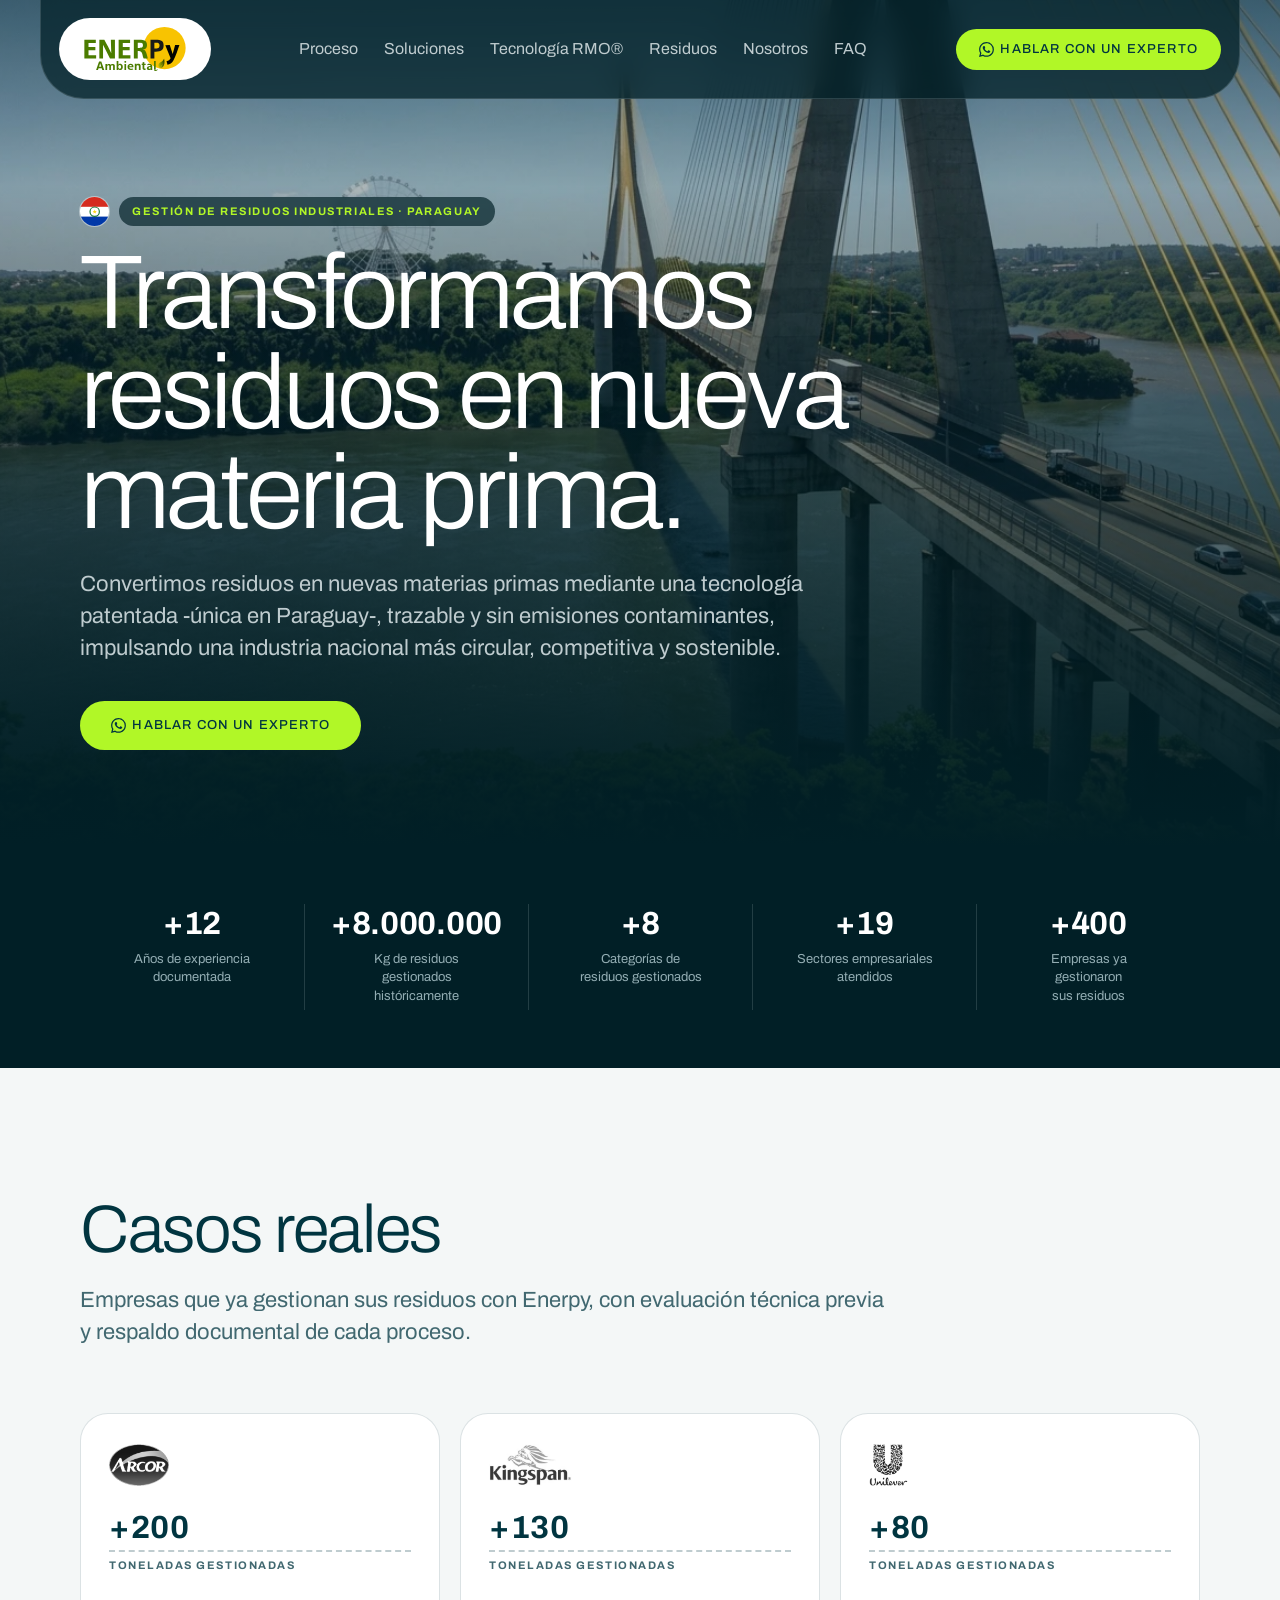
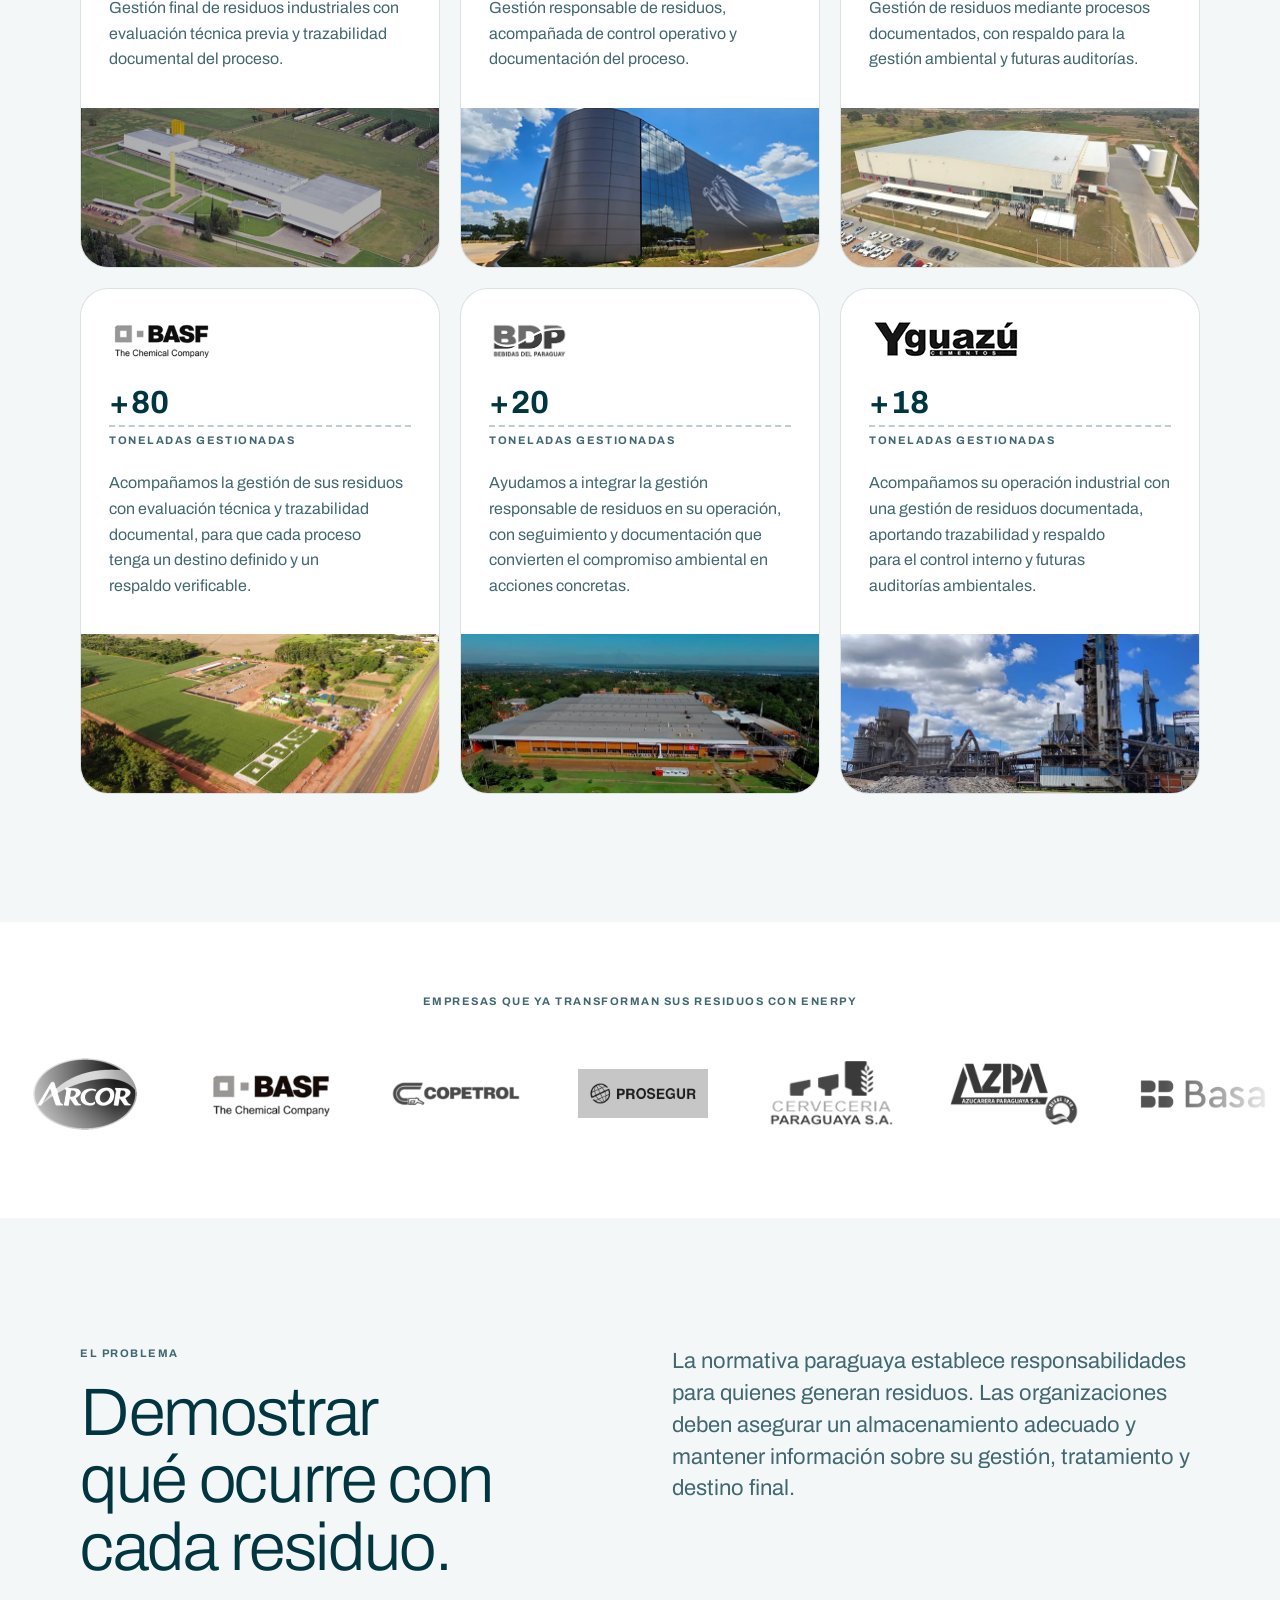
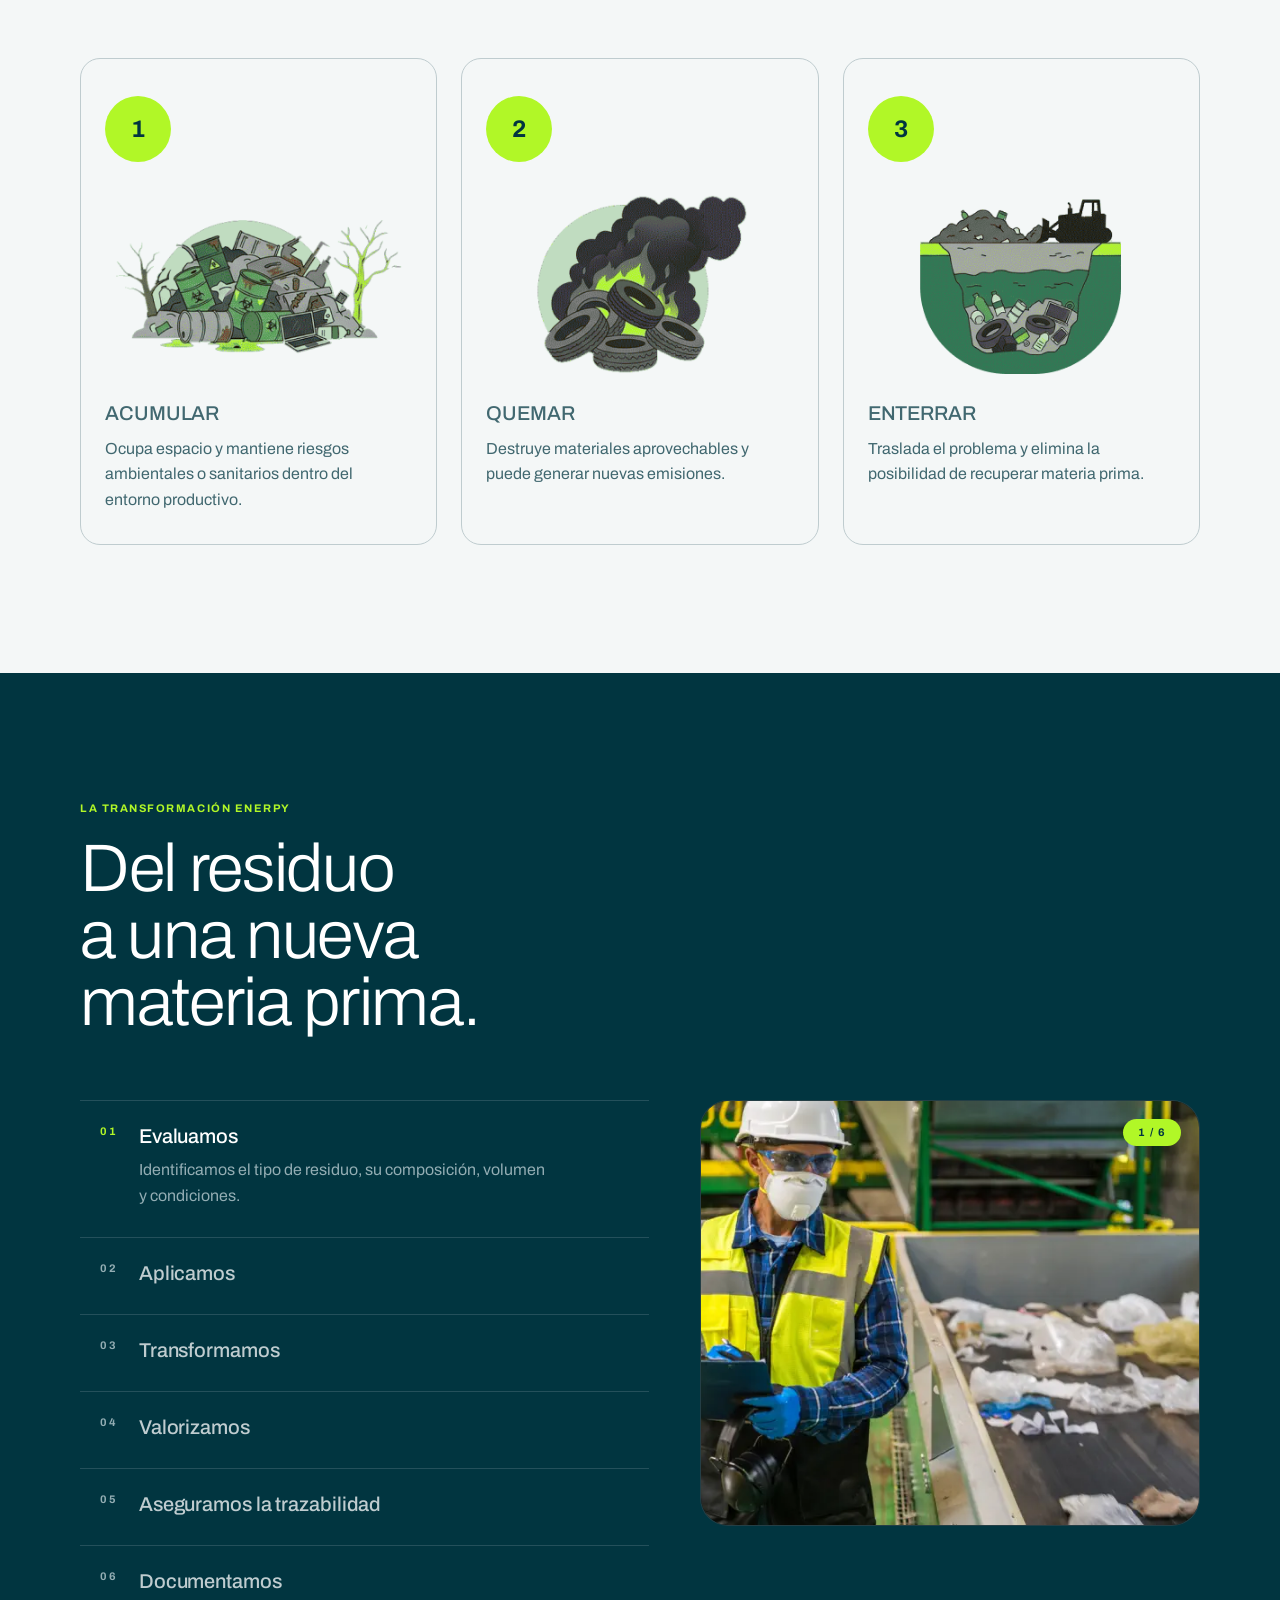
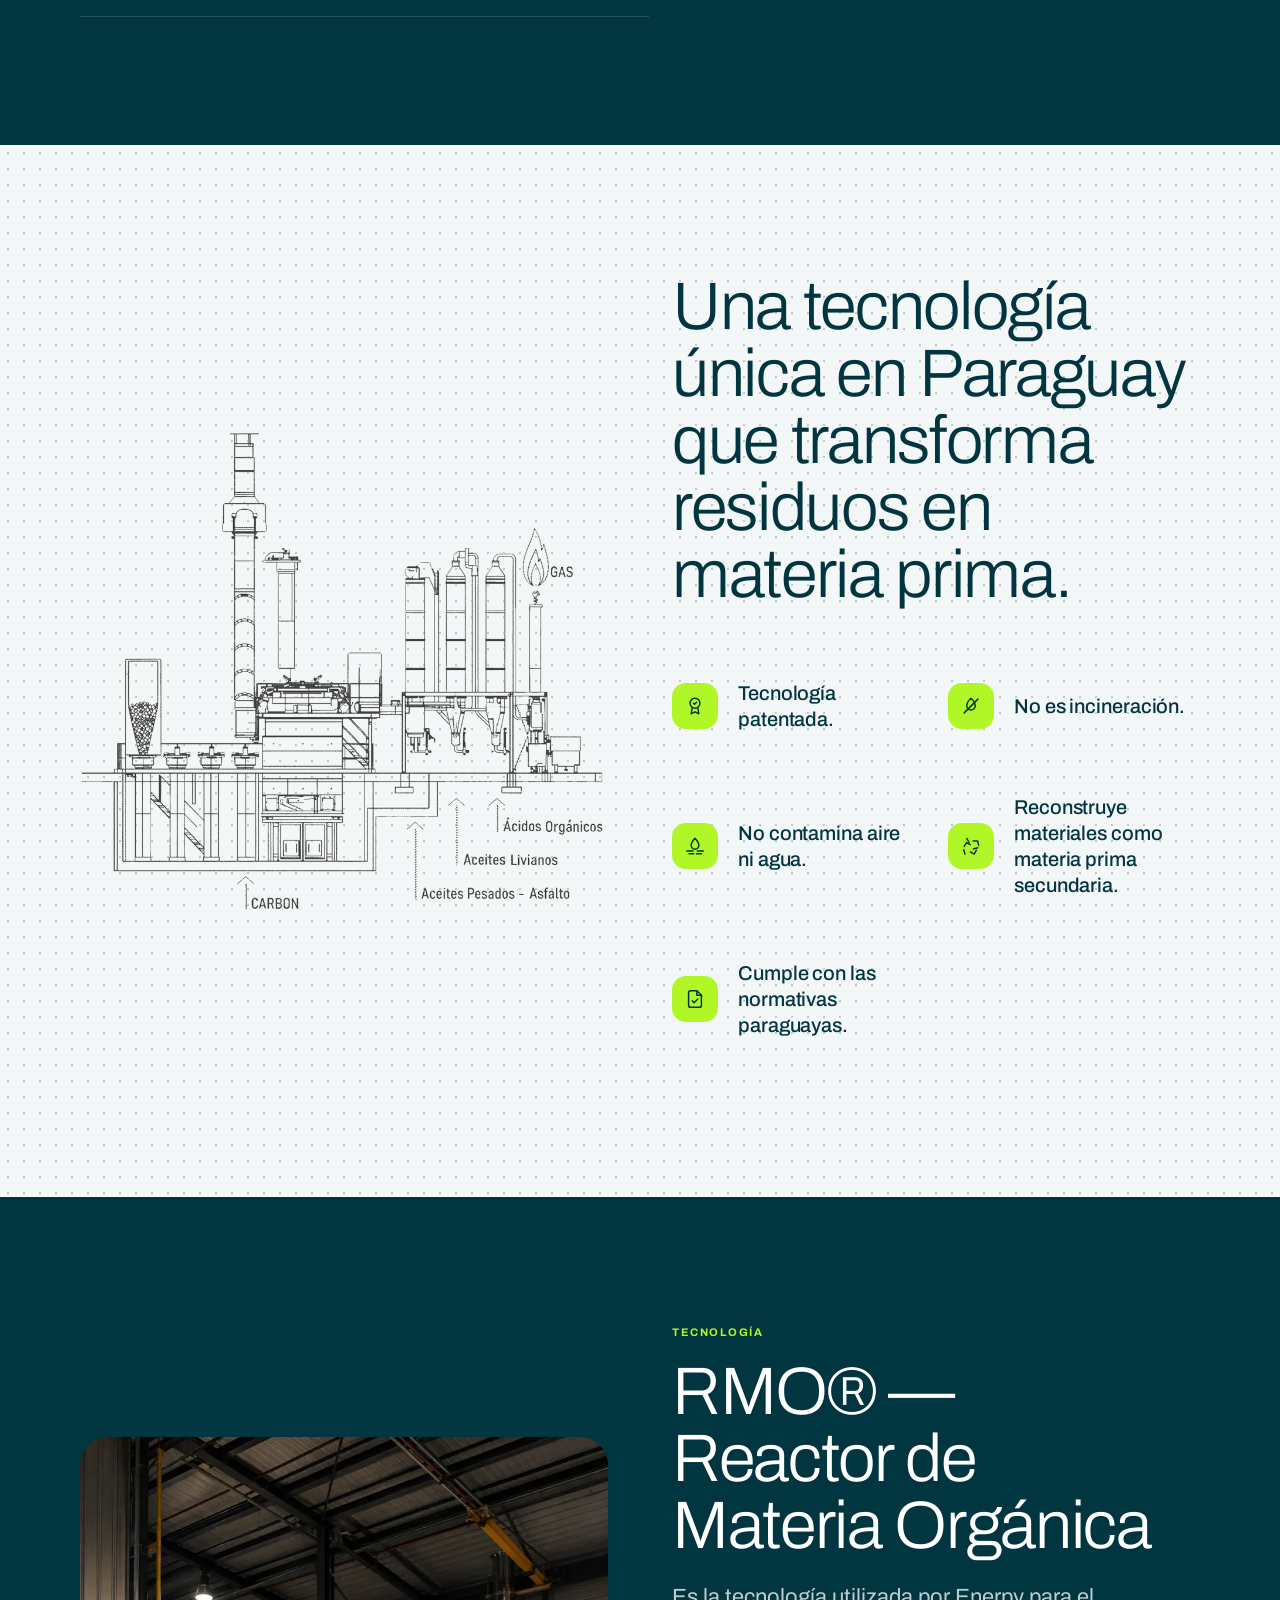
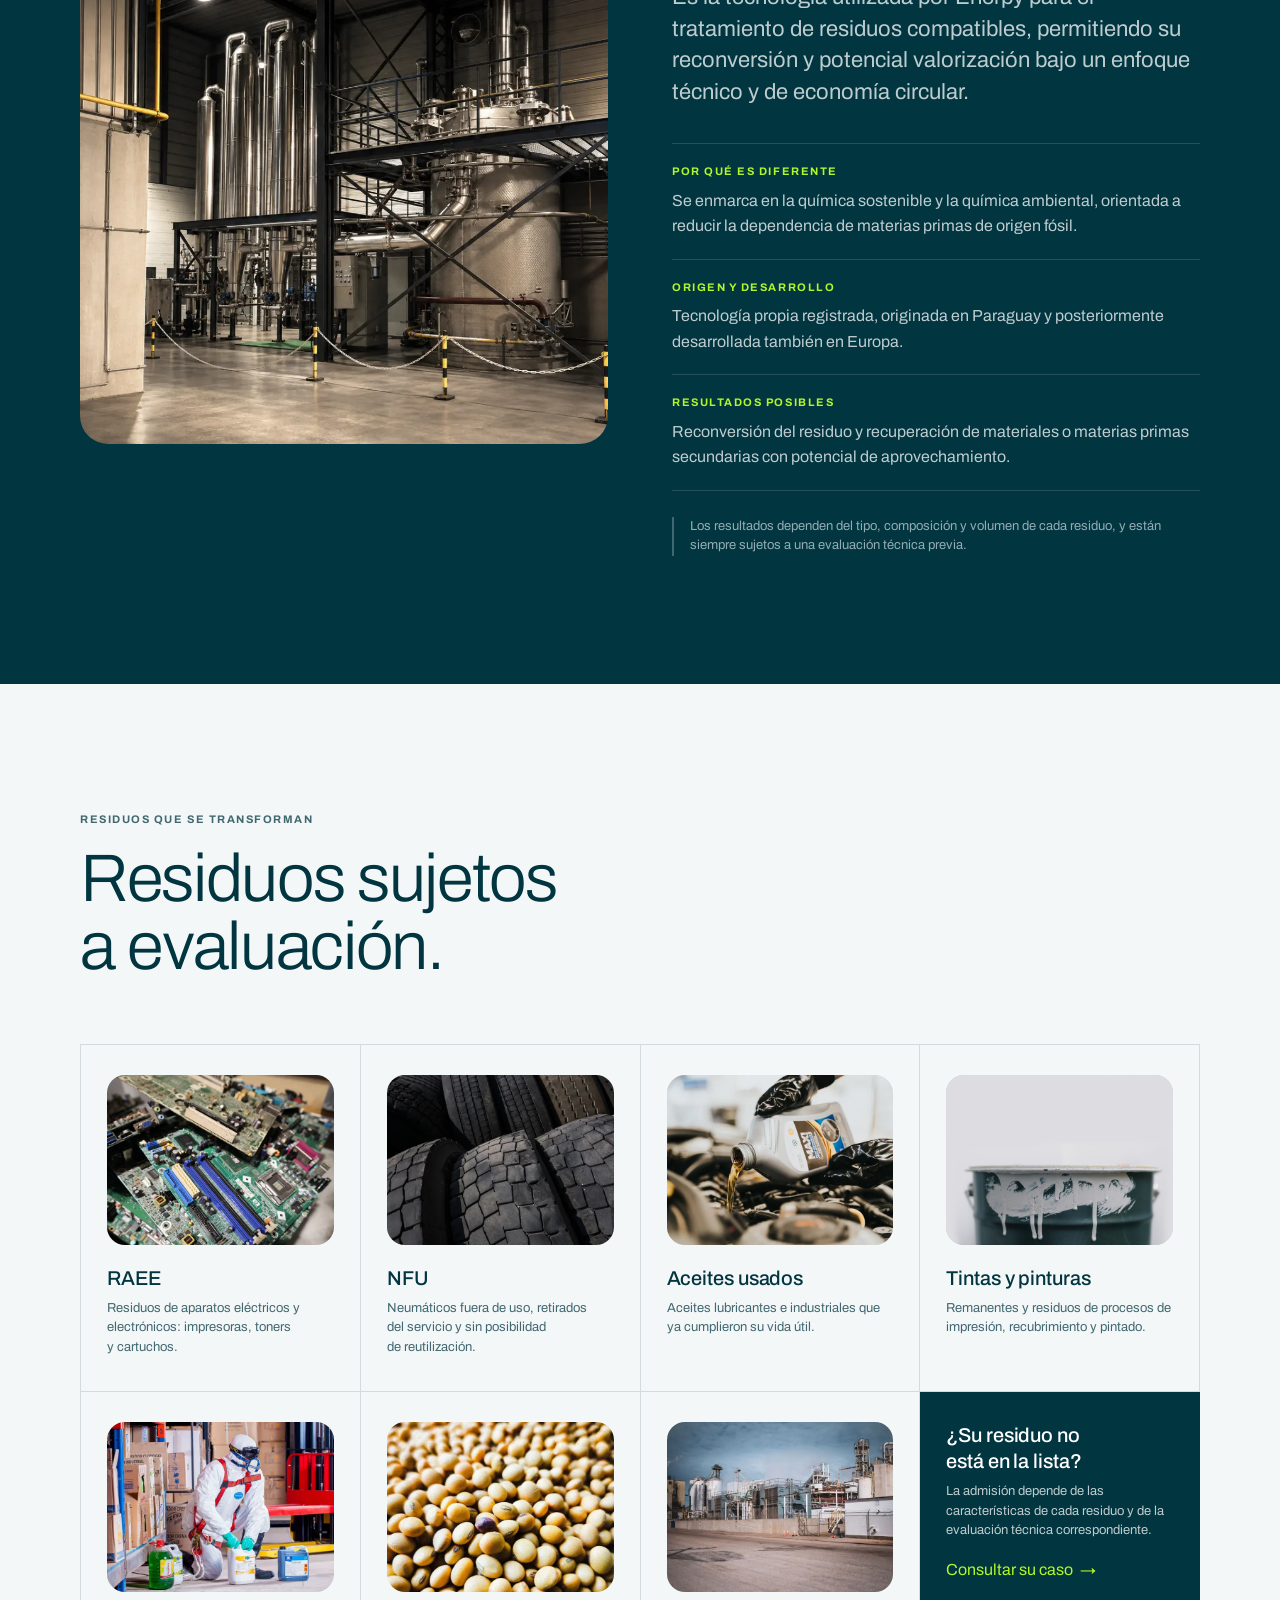
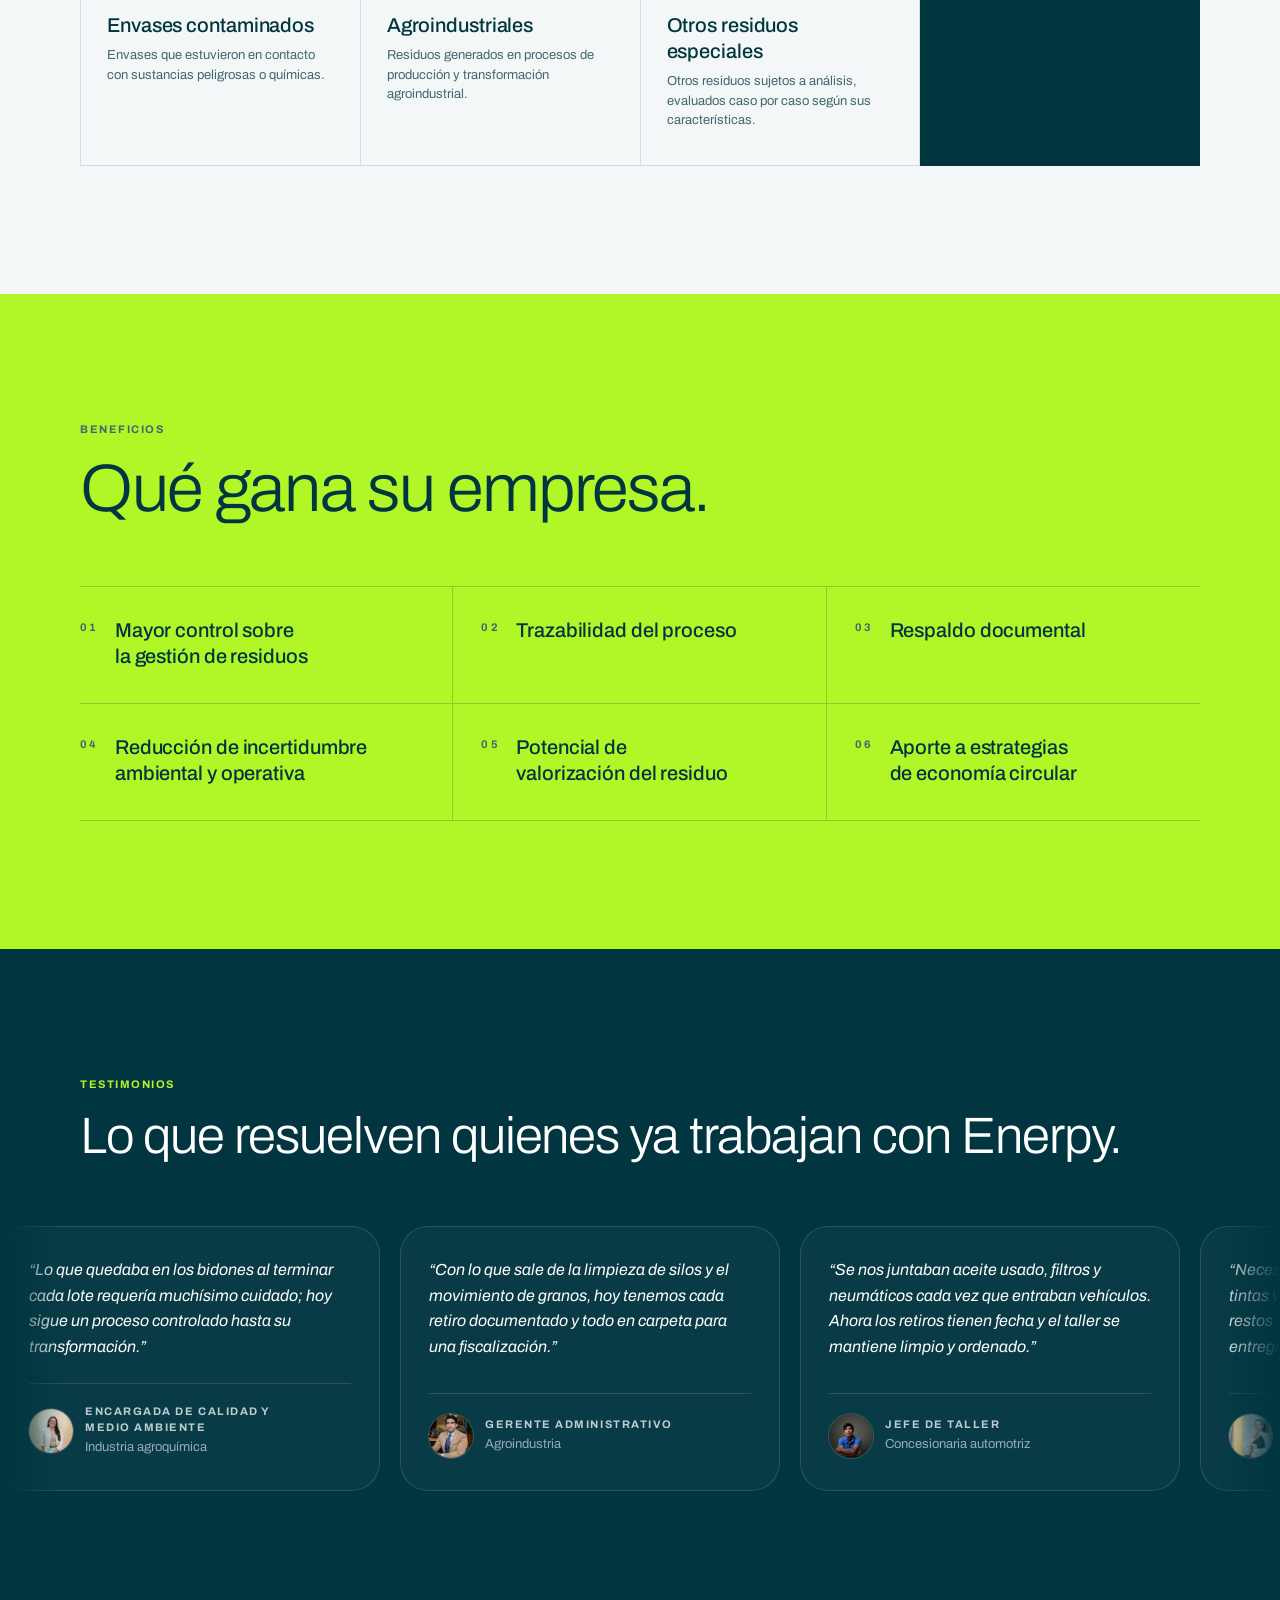
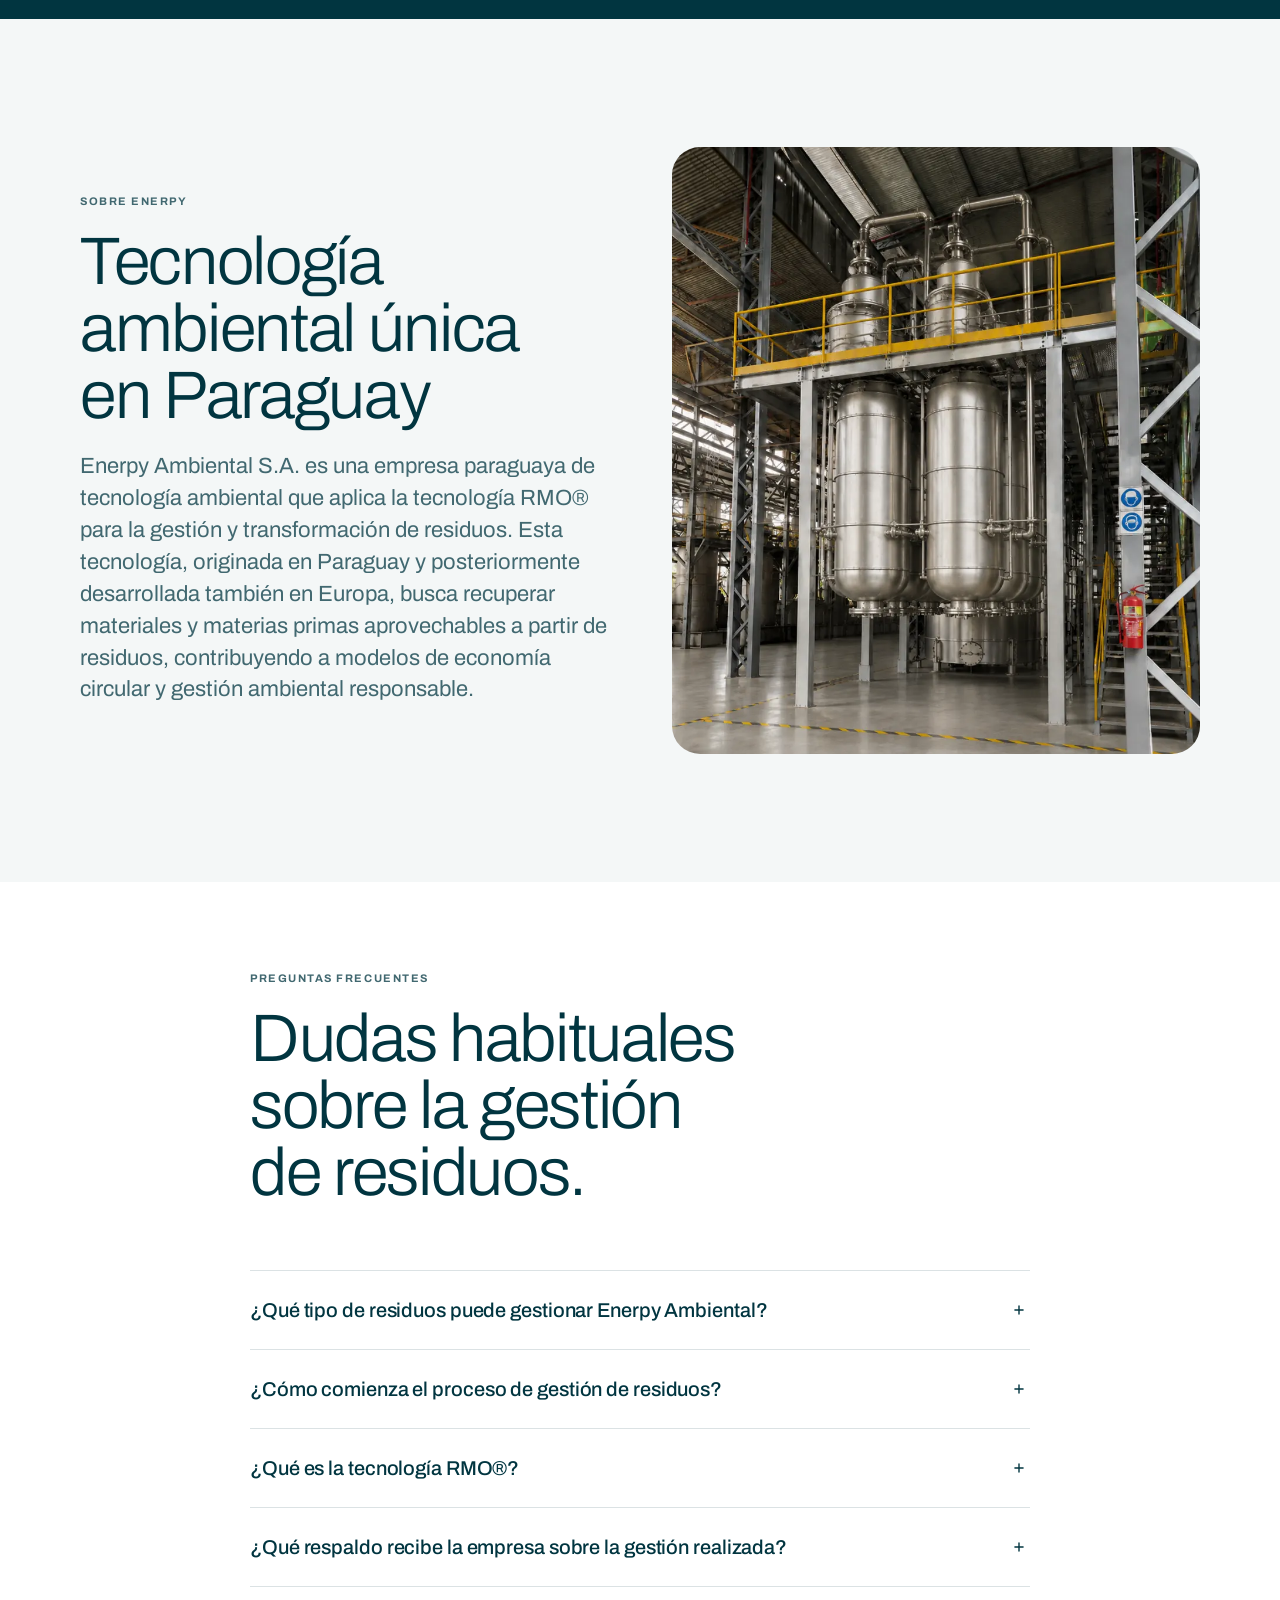
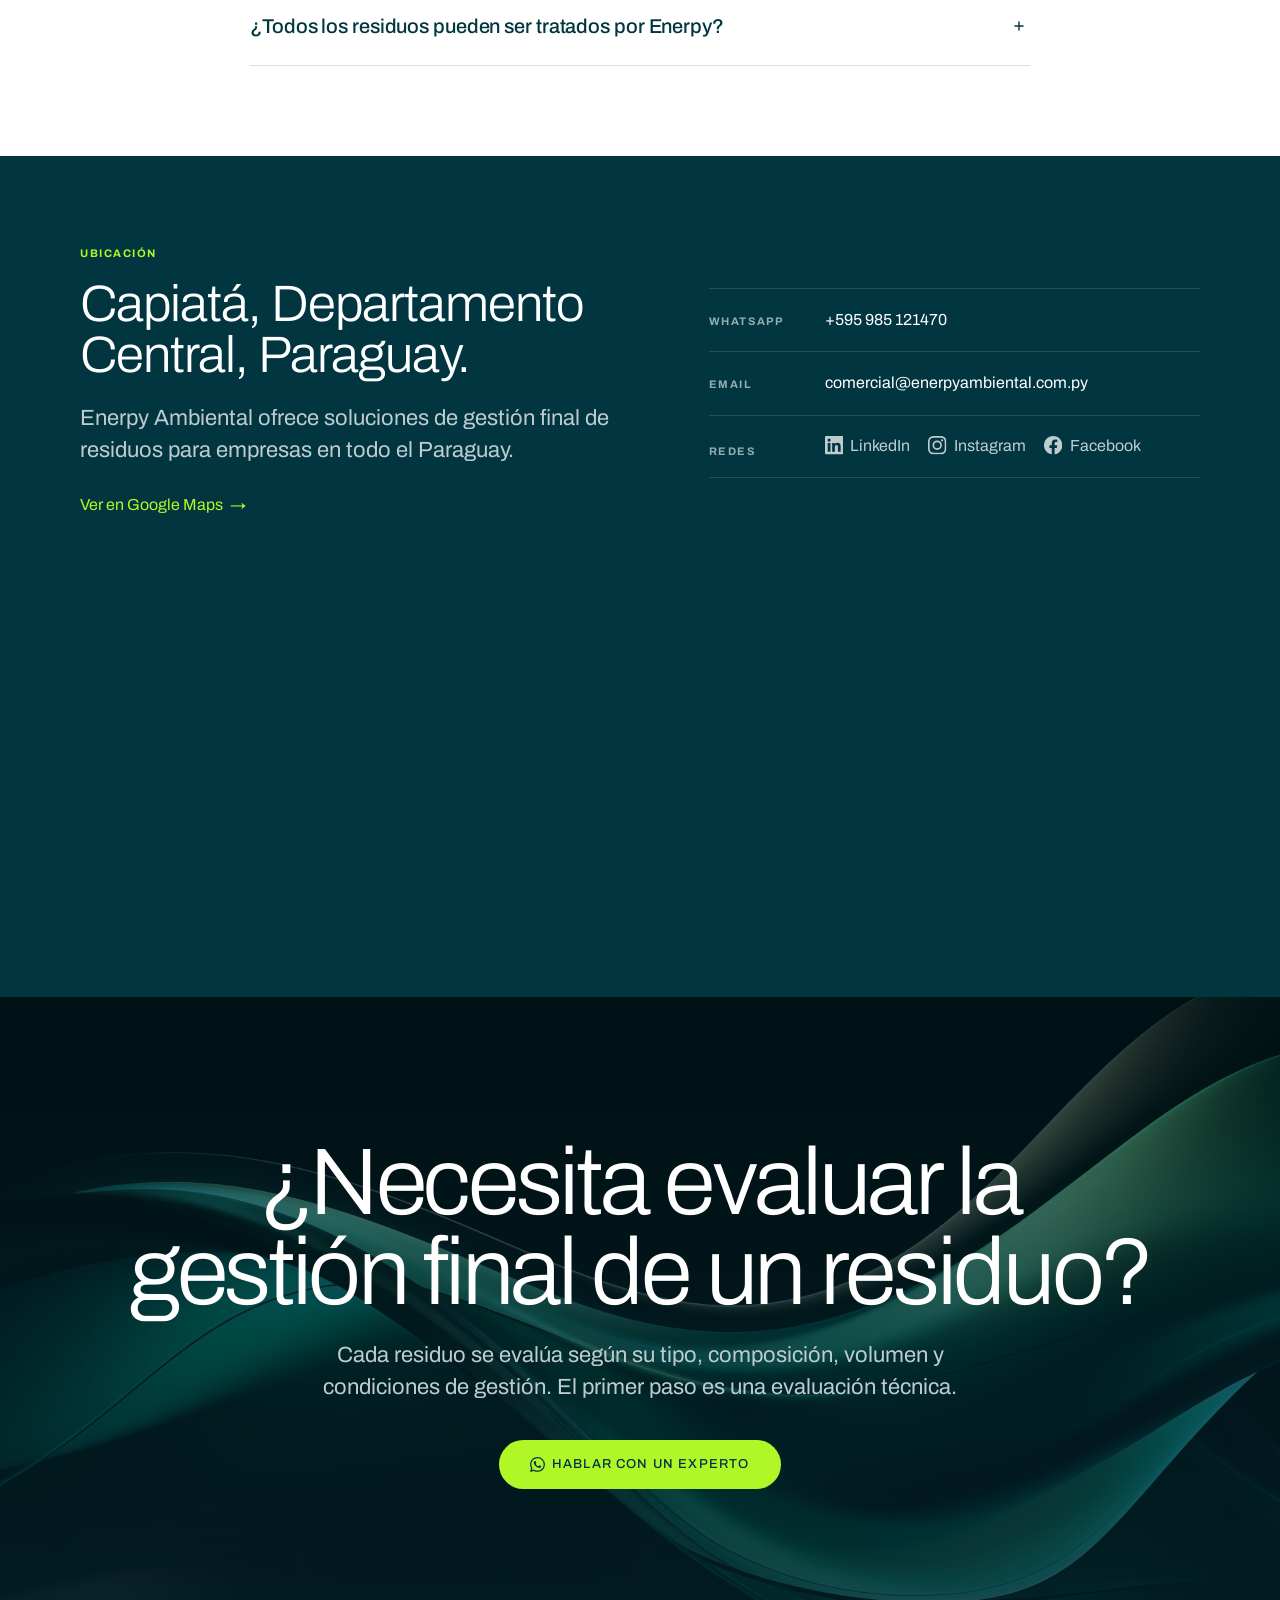
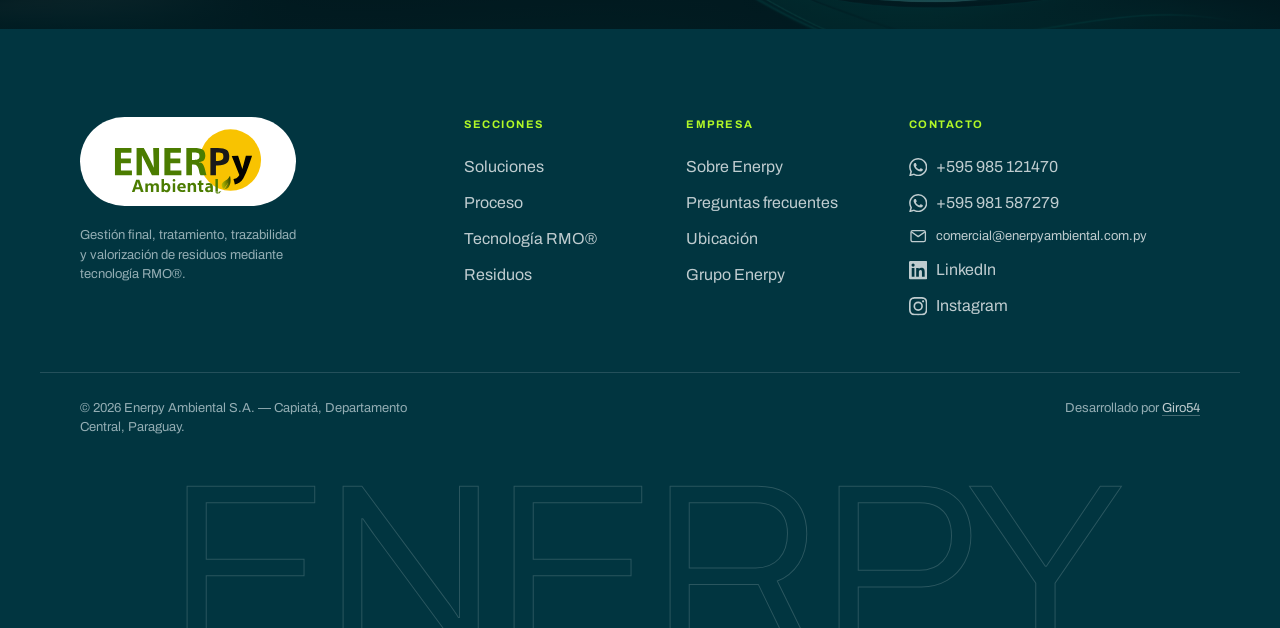
==== commit 9e84c4da: "Rework the type system, reorder sections, add three cases Typography - Collapse a nine-step size ram" ====
--- a/index.html
+++ b/index.html
@@ -28,9 +28,9 @@
 <link rel="icon" href="img/enerpy-color.svg" type="image/svg+xml">
 <link rel="preconnect" href="https://fonts.googleapis.com">
 <link rel="preconnect" href="https://fonts.gstatic.com" crossorigin>
-<link href="https://fonts.googleapis.com/css2?family=Archivo:ital,wght@0,300;0,400;0,500;0,600;0,700;1,400;1,500&display=swap" rel="stylesheet">
+<link href="https://fonts.googleapis.com/css2?family=Archivo:ital,wght@0,300;0,400;0,500;0,700;1,400&display=swap" rel="stylesheet">
 <script>document.documentElement.classList.add('js')</script>
-<link rel="stylesheet" href="styles.css?v=50">
+<link rel="stylesheet" href="styles.css?v=64">
 </head>
 <body>
 
@@ -91,10 +91,10 @@
       <a href="#residuos">Residuos</a>
       <a href="#nosotros">Nosotros</a>
       <a href="#faq">FAQ</a>
-      <a class="btn btn--primary nav__cta-m" href="https://wa.me/595985121470" target="_blank" rel="noopener"><svg class="btn__ico" aria-hidden="true" focusable="false"><use href="#ico-wa"></use></svg><span>Hablar con un experto</span></a>
+      <a class="btn btn--primary nav__cta-m" href="https://wa.me/595981587279" target="_blank" rel="noopener"><svg class="btn__ico" aria-hidden="true" focusable="false"><use href="#ico-wa"></use></svg><span>Hablar con un experto</span></a>
     </nav>
 
-    <a class="btn btn--primary btn--sm nav__cta" href="https://wa.me/595985121470" target="_blank" rel="noopener"><svg class="btn__ico" aria-hidden="true" focusable="false"><use href="#ico-wa"></use></svg><span>Hablar con un experto</span></a>
+    <a class="btn btn--primary btn--sm nav__cta" href="https://wa.me/595981587279" target="_blank" rel="noopener"><svg class="btn__ico" aria-hidden="true" focusable="false"><use href="#ico-wa"></use></svg><span>Hablar con un experto</span></a>
 
     <button class="nav__toggle" id="navtoggle" aria-expanded="false" aria-controls="navmenu" aria-label="Abrir menú">
       <span></span><span></span><span></span>
@@ -153,7 +153,90 @@
   </div>
 </section>
 
-<!-- ============ 2. SEÑALES DE CONFIANZA ============ -->
+
+<!-- ============ CASOS REALES ============ -->
+<!-- PLACEHOLDER: las cifras son de referencia para maquetación, NO son datos reales.
+     Reemplazar por los valores confirmados de cada empresa y quitar la nota .note--light
+     y el estilo .is-pending antes de publicar. BASF y Copetrol son ilustrativos y
+     requieren confirmación junto con la autorización de uso de logos. -->
+<section class="sec sec--paper" id="casos">
+  <div class="wrap">
+    <div class="sec__head sec__head--wide reveal">
+      <h2 class="h2">Casos reales</h2>
+      <p class="lede">Empresas que ya gestionan sus residuos con Enerpy, con evaluación técnica previa y respaldo documental de cada proceso.</p>
+    </div>
+
+    <ul class="cases">
+      <li class="case reveal">
+        <span class="case__logo"><img src="img/clientes/arcor.webp" alt="Arcor" height="42" loading="lazy" decoding="async"></span>
+        <dl class="case__stats">
+          <div>
+            <dd class="case__n is-pending">+200</dd>
+            <dt>Toneladas gestionadas</dt>
+          </div>
+        </dl>
+        <p class="case__d">Gestión final de residuos industriales con evaluación técnica previa y trazabilidad documental del proceso.</p>
+        <img class="case__photo" src="img/casos/arcor-planta.webp" alt="Vista aérea de la planta de Arcor en Paraguay" width="720" height="320" loading="lazy" decoding="async">
+      </li>
+      <li class="case reveal">
+        <span class="case__logo"><img src="img/clientes/kingspan.webp" alt="Kingspan" height="42" loading="lazy" decoding="async"></span>
+        <dl class="case__stats">
+          <div>
+            <dd class="case__n is-pending">+130</dd>
+            <dt>Toneladas gestionadas</dt>
+          </div>
+        </dl>
+        <p class="case__d">Gestión responsable de residuos, acompañada de control operativo y documentación del proceso.</p>
+        <img class="case__photo" src="img/casos/kingspan-planta.webp" alt="Fachada de la planta de Kingspan en Paraguay" width="720" height="320" loading="lazy" decoding="async">
+      </li>
+      <li class="case reveal">
+        <span class="case__logo"><img src="img/clientes/unilever.webp" alt="Unilever" height="42" loading="lazy" decoding="async"></span>
+        <dl class="case__stats">
+          <div>
+            <dd class="case__n is-pending">+80</dd>
+            <dt>Toneladas gestionadas</dt>
+          </div>
+        </dl>
+        <p class="case__d">Gestión de residuos mediante procesos documentados, con respaldo para la gestión ambiental y futuras auditorías.</p>
+        <img class="case__photo" src="img/casos/unilever-planta.webp" alt="Vista aérea de la planta de Unilever en Paraguay" width="720" height="320" loading="lazy" decoding="async">
+      </li>
+      <li class="case reveal">
+        <span class="case__logo"><img src="img/clientes/basf.webp" alt="BASF Paraguaya" height="42" loading="lazy" decoding="async"></span>
+        <dl class="case__stats">
+          <div>
+            <dd class="case__n is-pending">+80</dd>
+            <dt>Toneladas gestionadas</dt>
+          </div>
+        </dl>
+        <p class="case__d">Acompañamos la gestión de sus residuos con evaluación técnica y trazabilidad documental, para que cada proceso tenga un destino definido y un respaldo verificable.</p>
+        <img class="case__photo" src="img/casos/basf-planta.webp" alt="Vista aérea de los campos experimentales de BASF Paraguaya" width="720" height="320" loading="lazy" decoding="async">
+      </li>
+      <li class="case reveal">
+        <span class="case__logo"><img src="img/clientes/bdp.webp" alt="Bebidas del Paraguay" height="42" loading="lazy" decoding="async"></span>
+        <dl class="case__stats">
+          <div>
+            <dd class="case__n is-pending">+20</dd>
+            <dt>Toneladas gestionadas</dt>
+          </div>
+        </dl>
+        <p class="case__d">Ayudamos a integrar la gestión responsable de residuos en su operación, con seguimiento y documentación que convierten el compromiso ambiental en acciones concretas.</p>
+        <img class="case__photo" src="img/casos/bdp-planta.webp" alt="Vista aérea de la planta de Bebidas del Paraguay" width="720" height="320" loading="lazy" decoding="async">
+      </li>
+      <li class="case reveal">
+        <span class="case__logo"><img src="img/clientes/yguazu.webp" alt="Yguazú Cementos" height="42" loading="lazy" decoding="async"></span>
+        <dl class="case__stats">
+          <div>
+            <dd class="case__n is-pending">+18</dd>
+            <dt>Toneladas gestionadas</dt>
+          </div>
+        </dl>
+        <p class="case__d">Acompañamos su operación industrial con una gestión de residuos documentada, aportando trazabilidad y respaldo para el control interno y futuras auditorías ambientales.</p>
+        <img class="case__photo" src="img/casos/yguazu-planta.webp" alt="Planta de Yguazú Cementos en Paraguay" width="720" height="320" loading="lazy" decoding="async">
+      </li>
+    </ul>
+  </div>
+</section>
+
 <section class="clients" aria-labelledby="clients-h">
   <div class="wrap">
     <p class="clients__label" id="clients-h">Empresas que ya transforman sus residuos con Enerpy</p>
@@ -480,62 +563,12 @@
   </div>
 </section>
 
-<!-- ============ CASOS REALES ============ -->
-<!-- PLACEHOLDER: las cifras son de referencia para maquetación, NO son datos reales.
-     Reemplazar por los valores confirmados de cada empresa y quitar la nota .note--light
-     y el estilo .is-pending antes de publicar. BASF y Copetrol son ilustrativos y
-     requieren confirmación junto con la autorización de uso de logos. -->
-<section class="sec sec--paper" id="casos">
-  <div class="wrap">
-    <div class="sec__head sec__head--wide reveal">
-      <p class="eyebrow eyebrow--dark">Casos reales</p>
-      <h2 class="h2">Casos reales y testimonios.</h2>
-      <p class="lede">Empresas que ya gestionan sus residuos con Enerpy, con evaluación técnica previa y respaldo documental de cada proceso.</p>
-    </div>
-
-    <ul class="cases">
-      <li class="case reveal">
-        <span class="case__logo"><img src="img/clientes/arcor.webp" alt="Arcor" height="42" loading="lazy" decoding="async"></span>
-        <dl class="case__stats">
-          <div>
-            <dd class="case__n is-pending">+200</dd>
-            <dt>Toneladas gestionadas</dt>
-          </div>
-        </dl>
-        <p class="case__d">Gestión final de residuos industriales con evaluación técnica previa y trazabilidad documental del proceso.</p>
-        <img class="case__photo" src="img/casos/arcor-planta.webp" alt="Vista aérea de la planta de Arcor en Paraguay" width="720" height="320" loading="lazy" decoding="async">
-      </li>
-      <li class="case reveal">
-        <span class="case__logo"><img src="img/clientes/kingspan.webp" alt="Kingspan" height="42" loading="lazy" decoding="async"></span>
-        <dl class="case__stats">
-          <div>
-            <dd class="case__n is-pending">+130</dd>
-            <dt>Toneladas gestionadas</dt>
-          </div>
-        </dl>
-        <p class="case__d">Gestión responsable de residuos, acompañada de control operativo y documentación del proceso.</p>
-        <img class="case__photo" src="img/casos/kingspan-planta.webp" alt="Fachada de la planta de Kingspan en Paraguay" width="720" height="320" loading="lazy" decoding="async">
-      </li>
-      <li class="case reveal">
-        <span class="case__logo"><img src="img/clientes/unilever.webp" alt="Unilever" height="42" loading="lazy" decoding="async"></span>
-        <dl class="case__stats">
-          <div>
-            <dd class="case__n is-pending">+80</dd>
-            <dt>Toneladas gestionadas</dt>
-          </div>
-        </dl>
-        <p class="case__d">Gestión de residuos mediante procesos documentados, con respaldo para la gestión ambiental y futuras auditorías.</p>
-        <img class="case__photo" src="img/casos/unilever-planta.webp" alt="Vista aérea de la planta de Unilever en Paraguay" width="720" height="320" loading="lazy" decoding="async">
-      </li>
-    </ul>
-  </div>
-</section>
 
 <!-- ============ TESTIMONIOS ============ -->
 <!-- PENDIENTE: nombre y empresa de cada testimonio (actualmente sólo cargo e industria). -->
 <section class="sec sec--dark" id="testimonios">
   <div class="wrap">
-    <div class="sec__head sec__head--center reveal">
+    <div class="sec__head sec__head--wide reveal">
       <p class="eyebrow">Testimonios</p>
       <h2 class="h2 h2--light h2--sm">Lo que resuelven quienes ya trabajan con Enerpy.</h2>
     </div>
@@ -630,6 +663,7 @@
     </div>
   </div>
 </section>
+
 
 <!-- ============ 9. ABOUT ============ -->
 <section class="sec sec--paper" id="nosotros">
@@ -769,6 +803,7 @@
       <div>
         <h3>Contacto</h3>
         <a class="ico-link" href="https://wa.me/595985121470" target="_blank" rel="noopener"><svg class="ico" aria-hidden="true" focusable="false"><use href="#ico-wa"></use></svg><span>+595 985 121470</span></a>
+        <a class="ico-link" href="https://wa.me/595981587279" target="_blank" rel="noopener"><svg class="ico" aria-hidden="true" focusable="false"><use href="#ico-wa"></use></svg><span>+595 981 587279</span></a>
         <a class="ico-link" href="mailto:comercial@enerpyambiental.com.py"><svg class="ico" aria-hidden="true" focusable="false"><use href="#ico-mail"></use></svg><span>comercial@enerpyambiental.com.py</span></a>
         <a class="ico-link" href="https://www.linkedin.com/company/enerpy-ambiental" target="_blank" rel="noopener"><svg class="ico" aria-hidden="true" focusable="false"><use href="#ico-li"></use></svg><span>LinkedIn</span></a>
         <a class="ico-link" href="https://www.instagram.com/enerpyambiental/" target="_blank" rel="noopener"><svg class="ico" aria-hidden="true" focusable="false"><use href="#ico-ig"></use></svg><span>Instagram</span></a>
@@ -795,7 +830,7 @@
       "url": "https://enerpyambiental.com.py/",
       "logo": "https://giro54bo.github.io/enerpy-ambiental-landing/img/enerpy-color.svg",
       "email": "comercial@enerpyambiental.com.py",
-      "telephone": "+595985121470",
+      "telephone": ["+595985121470", "+595981587279"],
       "description": "Empresa paraguaya de tecnología ambiental especializada en gestión final, tratamiento, trazabilidad y valorización de residuos mediante tecnología RMO®.",
       "address": {
         "@type": "PostalAddress",
@@ -860,6 +895,6 @@
 }
 </script>
 
-<script src="main.js?v=39" defer></script>
+<script src="main.js?v=64" defer></script>
 </body>
 </html>
--- a/styles.css
+++ b/styles.css
@@ -19,55 +19,64 @@
   --line-dark:rgba(191,204,207,.18);
   --line-light:rgba(1,53,64,.14);
 
-  /* ---- Typographic scale ---- */
-  --fs-hero:clamp(2.9rem,8.2vw,7rem);      /* Titular del hero y del pie */
-  --fs-display:clamp(2.6rem,7.4vw,6.2rem); /* Titular grande del pie */
+  /* ---- Typographic scale ----
+     Five text steps, ratios 1.25 / 1.23 / 1.18. The previous ramp ran nine steps
+     from 1.05rem to 0.61rem with ratios as flat as 1.03, which is too little
+     separation to read as hierarchy: 15.2 / 14.7 / 13.8px all looked like the
+     same size set slightly wrong. Fewer sizes, real gaps, nothing under 11px. */
+
+  /* Display — fluid, marketing headlines */
+  --fs-hero:clamp(2.9rem,8.2vw,7rem);      /* Titular del hero */
+  --fs-display:clamp(2.6rem,7.4vw,6.2rem); /* Titular del pie */
   --fs-h2:clamp(2.1rem,5.4vw,4.2rem);      /* Titulares de seccion */
   --fs-h2-sm:clamp(1.9rem,4.2vw,3.2rem);   /* Titular de seccion reducido */
-  --fs-nav:clamp(1.8rem,5.5vw,3.4rem);     /* Enlaces del menu a pantalla completa */
-  --fs-marquee:clamp(1.5rem,3.6vw,2.6rem); /* Marquesina */
-  --fs-lead:clamp(1rem,1.9vw,1.35rem);     /* Frase de cierre del pie */
-  --fs-stat:2rem;             /* Cifras destacadas */
-  --fs-lg:1.05rem;            /* Texto destacado */
-  --fs-md:1rem;               /* Titulos de tarjeta */
-  --fs-body:0.95rem;          /* Texto corrido */
-  --fs-sm:0.92rem;            /* Texto secundario */
-  --fs-xs:0.86rem;            /* Notas y descripciones */
-  --fs-2xs:0.76rem;           /* Texto auxiliar */
-  --fs-3xs:0.72rem;           /* Etiquetas */
-  --fs-4xs:0.67rem;           /* Versalitas de interfaz */
-  --fs-5xs:0.61rem;           /* Etiquetas minimas */
+  --fs-lead:clamp(1.0625rem,1.9vw,1.375rem); /* Entradilla: nunca menor que el cuerpo */
+  --fs-stat:2rem;             /* 32px · cifras destacadas */
+  --fs-stat-sm:1.5rem;        /* 24px · cifras secundarias y numeros de paso (1.33) */
+
+  /* Texto — fijo en rem, respeta el zoom del navegador */
+  --fs-lg:1.25rem;            /* 20px · subtitulos y titulos de tarjeta */
+  --fs-body:1rem;             /* 16px · texto corrido (minimo legible) */
+  --fs-sm:0.8125rem;          /* 13px · descripciones breves y letra chica */
+  --fs-caps:0.6875rem;        /* 11px · versalitas y etiquetas */
   --fs-root:16px;             /* Base del documento */
 
   /* Familia unica */
-  --font-sans:"Archivo","Helvetica Neue",Arial,sans-serif;
+  --font-sans:"Archivo","Archivo Fallback","Helvetica Neue",Arial,sans-serif;
+
+  /* Interlineados de titular.
+     Archivo en 300 mide 0.723em desde la linea base hasta el acento de una
+     minuscula acentuada (i o u a) y 0.182em hasta la cola de una g: 0.905em de
+     tinta real. Cualquier interlineado por debajo de eso hace que las lineas se
+     toquen, y el castellano acentua mucho mas que el ingles. 0.77 daba 0.125em
+     de solape, visible en "Una tecnologia unica en Paraguay" a cinco lineas. */
+  --lh-hero:.95;              /* 0.045em de aire */
+  --lh-h2:1;                  /* 0.095em · los h2 llegan a cinco lineas */
 
   /* Tipografia: peso / line-height / font-family. letter-spacing no forma parte
      del atajo `font`, asi que viaja en su propia variable `-ls`. */
-  --type-hero:300 var(--fs-hero)/.77 var(--font-sans);       --type-hero-ls:-.04em;
-  --type-display:300 var(--fs-display)/.77 var(--font-sans); --type-display-ls:-.04em;
-  --type-h2:300 var(--fs-h2)/.78 var(--font-sans);           --type-h2-ls:-.015em;
-  --type-h2-sm:300 var(--fs-h2-sm)/.98 var(--font-sans);     --type-h2-sm-ls:-.015em;
-  --type-nav:500 var(--fs-nav)/1.5 var(--font-sans);         --type-nav-ls:normal;
-  --type-marquee:400 var(--fs-marquee)/1.6 var(--font-sans); --type-marquee-ls:normal;
-  --type-stat:700 var(--fs-stat)/1 var(--font-sans);         --type-stat-ls:normal;
-  --type-lead:400 var(--fs-lead)/1.35 var(--font-sans);      --type-lead-ls:normal;
-
-  --type-card:500 var(--fs-lg)/1.28 var(--font-sans);           --type-card-ls:normal;
-  --type-body:400 var(--fs-body)/1.62 var(--font-sans);         --type-body-ls:normal;
-  --type-sm:400 var(--fs-sm)/1.6 var(--font-sans);              --type-sm-ls:normal;
-  --type-xs:400 var(--fs-xs)/1.55 var(--font-sans);             --type-xs-ls:normal;
-  --type-2xs:400 var(--fs-2xs)/1.5 var(--font-sans);            --type-2xs-ls:normal;
-  --type-italic:italic 400 var(--fs-sm)/1.6 var(--font-sans);   --type-italic-ls:normal;
-  --type-btn:500 var(--fs-xs)/1 var(--font-sans);               --type-btn-ls:.09em;
-  --type-address:400 var(--fs-sm)/1.7 var(--font-sans);         --type-address-ls:normal;
-
-  /* Versalitas */
-  --type-label:600 var(--fs-xs)/1 var(--font-sans);             --type-label-ls:.11em;
-  --type-label-sm:700 var(--fs-4xs)/1.4 var(--font-sans);       --type-label-sm-ls:.14em;
-  --type-label-3xs:700 var(--fs-3xs)/1 var(--font-sans);        --type-label-3xs-ls:.14em;
-  --type-label-xs:700 var(--fs-5xs)/1 var(--font-sans);         --type-label-xs-ls:.12em;
-  --type-rail:700 var(--fs-4xs)/1 var(--font-sans);             --type-rail-ls:.22em;
+  --type-hero:300 var(--fs-hero)/var(--lh-hero) var(--font-sans);       --type-hero-ls:-.035em;
+  --type-display:300 var(--fs-display)/var(--lh-hero) var(--font-sans); --type-display-ls:-.035em;
+  --type-h2:300 var(--fs-h2)/var(--lh-h2) var(--font-sans);             --type-h2-ls:-.02em;
+  --type-h2-sm:300 var(--fs-h2-sm)/var(--lh-h2) var(--font-sans);       --type-h2-sm-ls:-.02em;
+  --type-stat:700 var(--fs-stat)/1 var(--font-sans);                    --type-stat-ls:-.01em;
+  --type-stat-sm:700 var(--fs-stat-sm)/1 var(--font-sans);               --type-stat-sm-ls:-.01em;
+  --type-lead:400 var(--fs-lead)/1.45 var(--font-sans);                 --type-lead-ls:normal;
+
+  --type-card:500 var(--fs-lg)/1.3 var(--font-sans);                    --type-card-ls:-.005em;
+  --type-body:400 var(--fs-body)/1.6 var(--font-sans);                  --type-body-ls:normal;
+  --type-sm:400 var(--fs-body)/1.5 var(--font-sans);                    --type-sm-ls:normal;
+  --type-xs:400 var(--fs-sm)/1.5 var(--font-sans);                      --type-xs-ls:normal;
+  --type-2xs:400 var(--fs-sm)/1.45 var(--font-sans);                    --type-2xs-ls:normal;
+  --type-italic:italic 400 var(--fs-body)/1.6 var(--font-sans);         --type-italic-ls:normal;
+  --type-btn:500 var(--fs-sm)/1 var(--font-sans);                       --type-btn-ls:.09em;
+  --type-address:400 var(--fs-body)/1.65 var(--font-sans);              --type-address-ls:normal;
+
+  /* Versalitas. Las mayusculas se tocan al espaciado normal: 9-14% de tracking. */
+  --type-label:700 var(--fs-sm)/1 var(--font-sans);                     --type-label-ls:.11em;
+  --type-label-sm:700 var(--fs-caps)/1.4 var(--font-sans);              --type-label-sm-ls:.14em;
+  --type-label-xs:700 var(--fs-caps)/1 var(--font-sans);                --type-label-xs-ls:.12em;
+  --type-rail:700 var(--fs-caps)/1 var(--font-sans);                    --type-rail-ls:.22em;
 
   /* layout */
   --wrap:1200px;
@@ -75,6 +84,60 @@
   --r:18px;
   --r-lg:28px;
   --sec-y:clamp(72px,10vw,140px);
+}
+
+/* Metric-matched fallback for the FOUT.
+   Archivo loads from Google Fonts with font-display:swap, so the first paint is
+   Arial and then swaps. The width mismatch is not constant across the ramp,
+   which is why this is four faces rather than one: setting the same string at
+   100px, Archivo measures 2552.7px at weight 300 against Arial's 2640.5 (Arial
+   has no 300 and substitutes 400), 2598.2 vs 2640.5 at 400, 2643.7 vs 2640.5 at
+   500 and 2787.5 vs 2828.5 at 700. A single size-adjust tuned for body weight
+   left the 300-weight h2 wrapping to six lines in the fallback and five in
+   Archivo — a 67px jump on the tallest heading on the page.
+
+   The ascent/descent overrides carry Archivo's own .88/.21 metrics, divided by
+   each size-adjust so the line box matches. They only bite where line-height is
+   `normal`, which is nowhere here, but they keep the face correct if that
+   changes. */
+@font-face{
+  font-family:"Archivo Fallback";
+  font-weight:300;                     /* titulares */
+  src:local("Arial"),local("Helvetica Neue"),local("Liberation Sans");
+  size-adjust:96.7%;
+  ascent-override:91.0%;
+  descent-override:21.7%;
+  line-gap-override:0%;
+}
+
+@font-face{
+  font-family:"Archivo Fallback";
+  font-weight:400;                     /* texto corrido */
+  src:local("Arial"),local("Helvetica Neue"),local("Liberation Sans");
+  size-adjust:98.4%;
+  ascent-override:89.4%;
+  descent-override:21.3%;
+  line-gap-override:0%;
+}
+
+@font-face{
+  font-family:"Archivo Fallback";
+  font-weight:500;                     /* titulos de tarjeta */
+  src:local("Arial"),local("Helvetica Neue"),local("Liberation Sans");
+  size-adjust:100.1%;
+  ascent-override:87.9%;
+  descent-override:21.0%;
+  line-gap-override:0%;
+}
+
+@font-face{
+  font-family:"Archivo Fallback";
+  font-weight:700;                     /* cifras y versalitas */
+  src:local("Arial"),local("Helvetica Neue"),local("Liberation Sans");
+  size-adjust:98.6%;
+  ascent-override:89.2%;
+  descent-override:21.3%;
+  line-gap-override:0%;
 }
 
 *,*::before,*::after{box-sizing:border-box}
@@ -89,7 +152,17 @@
   font:var(--type-body);letter-spacing:var(--type-body-ls);
   overflow-x:hidden;
   -webkit-font-smoothing:antialiased;
-}
+  font-kerning:normal;
+  font-optical-sizing:auto;
+}
+
+/* Titulares: reparte las lineas en vez de dejar una palabra huerfana abajo.
+   `pretty` en prosa larga hace lo mismo con la ultima linea del parrafo. */
+h1,h2,h3,.h2,.hero__title{text-wrap:balance}
+/* El peso 900 no se carga: `bolder` del navegador obligaba a sintetizar una
+   negrita falsa (contorno engrosado) en el contador de pasos. */
+b,strong{font-weight:700}
+p,li,dd,figcaption,blockquote{text-wrap:pretty}
 
 img,svg,picture{display:block;max-width:100%}
 img{height:auto}
@@ -309,14 +382,14 @@
    crops its sides to fill the circle rather than letterboxing it — the emblem
    is centred in the source, so it survives the crop.
    The diameter is written out from the eyebrow chip's own metrics — its line
-   box (--fs-4xs at the 1.4 of --type-label-sm) plus its 7px of vertical
+   box (--fs-caps at the 1.4 of --type-label-sm) plus its 7px of vertical
    padding — so the circle keeps matching the chip's height rather than being
    a number that silently drifts from it. It cannot be derived from the chip at
    layout time: sizing the circle off its neighbour's height while the flag
    itself has no intrinsic width makes the row's height depend on its own
    result, and the SVG falls back to its 300px default. */
 .hero__flag{
-  --flag-size:calc(var(--fs-4xs) * 1.4 + 14px);
+  --flag-size:calc(var(--fs-caps) * 1.4 + 14px);
   flex:none;width:var(--flag-size);height:var(--flag-size);
   line-height:0;border-radius:50%;overflow:hidden;
   box-shadow:0 0 0 1px rgba(255,255,255,.4);
@@ -381,7 +454,7 @@
   /* minmax(0,1fr) rather than 1fr: the widest figure (+8.000.000) has an
      intrinsic width that otherwise forces its column wider than the others */
   .kpis__list{grid-template-columns:repeat(2,minmax(0,1fr));gap:28px 16px}
-  .kpi__n{font-size:1.55rem}
+  .kpi__n{font-size:var(--fs-stat-sm)}
   .kpi:last-child{grid-column:1/-1}
 }
 
@@ -399,8 +472,11 @@
   mask-image:linear-gradient(90deg,transparent,#000 9%,#000 91%,transparent);
 }
 .marquee__track{display:flex;width:max-content;animation:slide 46s linear infinite}
-.marquee:hover .marquee__track,
-.marquee:focus-within .marquee__track{animation-play-state:paused}
+/* No hover pause here. The band is 100% wide, so the pointer sits inside it for
+   most of the time this section is on screen, and :hover is not recomputed until
+   the pointer actually moves — a trackpad scroll that leaves the cursor in the
+   band froze the logos until the reader jiggled the mouse. There is nothing to
+   read in a row of logos, so the pause bought nothing and cost that. */
 .marquee__group{display:flex;gap:16px;padding-right:16px}
 
 .logo{
@@ -698,7 +774,7 @@
    above to hold it. */
 .foot__cols a[href^="mailto"] span{
   white-space:nowrap;overflow-wrap:normal;
-  font-size:var(--fs-xs);
+  font-size:var(--fs-sm);
 }
 .foot__cols a:hover{color:var(--lime)}
 
@@ -712,6 +788,9 @@
 
 .foot__mark{
   font:var(--type-display);letter-spacing:var(--type-display-ls);
+  /* Deliberadamente fuera de la escala: no es texto, es una marca de agua
+     tipografica de una sola linea en mayusculas y sin trazo descendente, asi
+     que .78 de interlineado no puede solaparse. */
   font-size:clamp(4rem,19vw,17rem);line-height:.78;
   color:transparent;
   -webkit-text-stroke:1px rgba(191,204,207,.22);
@@ -785,7 +864,10 @@
   font:var(--type-label-sm);letter-spacing:var(--type-label-sm-ls);
   text-transform:uppercase;color:var(--stormcloud);
 }
-.case__n{margin:0;font:var(--type-stat);letter-spacing:var(--type-stat-ls);color:var(--softwood)}
+.case__n{
+  margin:0;font:var(--type-stat);letter-spacing:var(--type-stat-ls);
+  color:var(--softwood);font-variant-numeric:tabular-nums;
+}
 
 /* an unfilled figure must never read as data */
 .is-pending{
@@ -931,7 +1013,16 @@
   mask-image:linear-gradient(90deg,transparent,#000 5%,#000 95%,transparent);
 }
 .quoteloop__track{display:flex;width:max-content;animation:slide 86s linear infinite}
-.quoteloop:hover .quoteloop__track,
+/* No hover pause. The track is transform-animated on the compositor, and the
+   browser only re-runs hit-testing for :hover on pointer events — so cards slide
+   out from under a stationary pointer with nothing fired, and :hover latches at
+   whatever it last resolved. Latched on, the carousel stopped and stayed stopped
+   until the reader moved the mouse, which is what read as "the carousel is
+   broken". A pause that fires at random is worse than no pause.
+
+   :focus-within is kept: focus is event-driven and sticky, so it is reliable,
+   and it stops the track sliding away from a keyboard user who lands inside it.
+   The dependable stop for everyone else is prefers-reduced-motion, below. */
 .quoteloop:focus-within .quoteloop__track{animation-play-state:paused}
 .quoteloop__group{display:flex;gap:20px;margin:0;padding:0 20px 0 0;list-style:none}
 .quoteloop .quote{flex:none;width:min(380px,82vw)}
@@ -959,7 +1050,7 @@
   display:grid;place-items:center;flex:none;
   width:66px;height:66px;margin-bottom:32px;
   border-radius:50%;background:var(--lime);
-  font:600 1.5rem/1 var(--font-sans);color:var(--softwood);
+  font:var(--type-stat-sm);letter-spacing:var(--type-stat-sm-ls);color:var(--softwood);
 }
 .pstep__img{display:block;margin-bottom:26px}
 .pstep__img img{display:block;width:100%;height:180px;object-fit:contain}
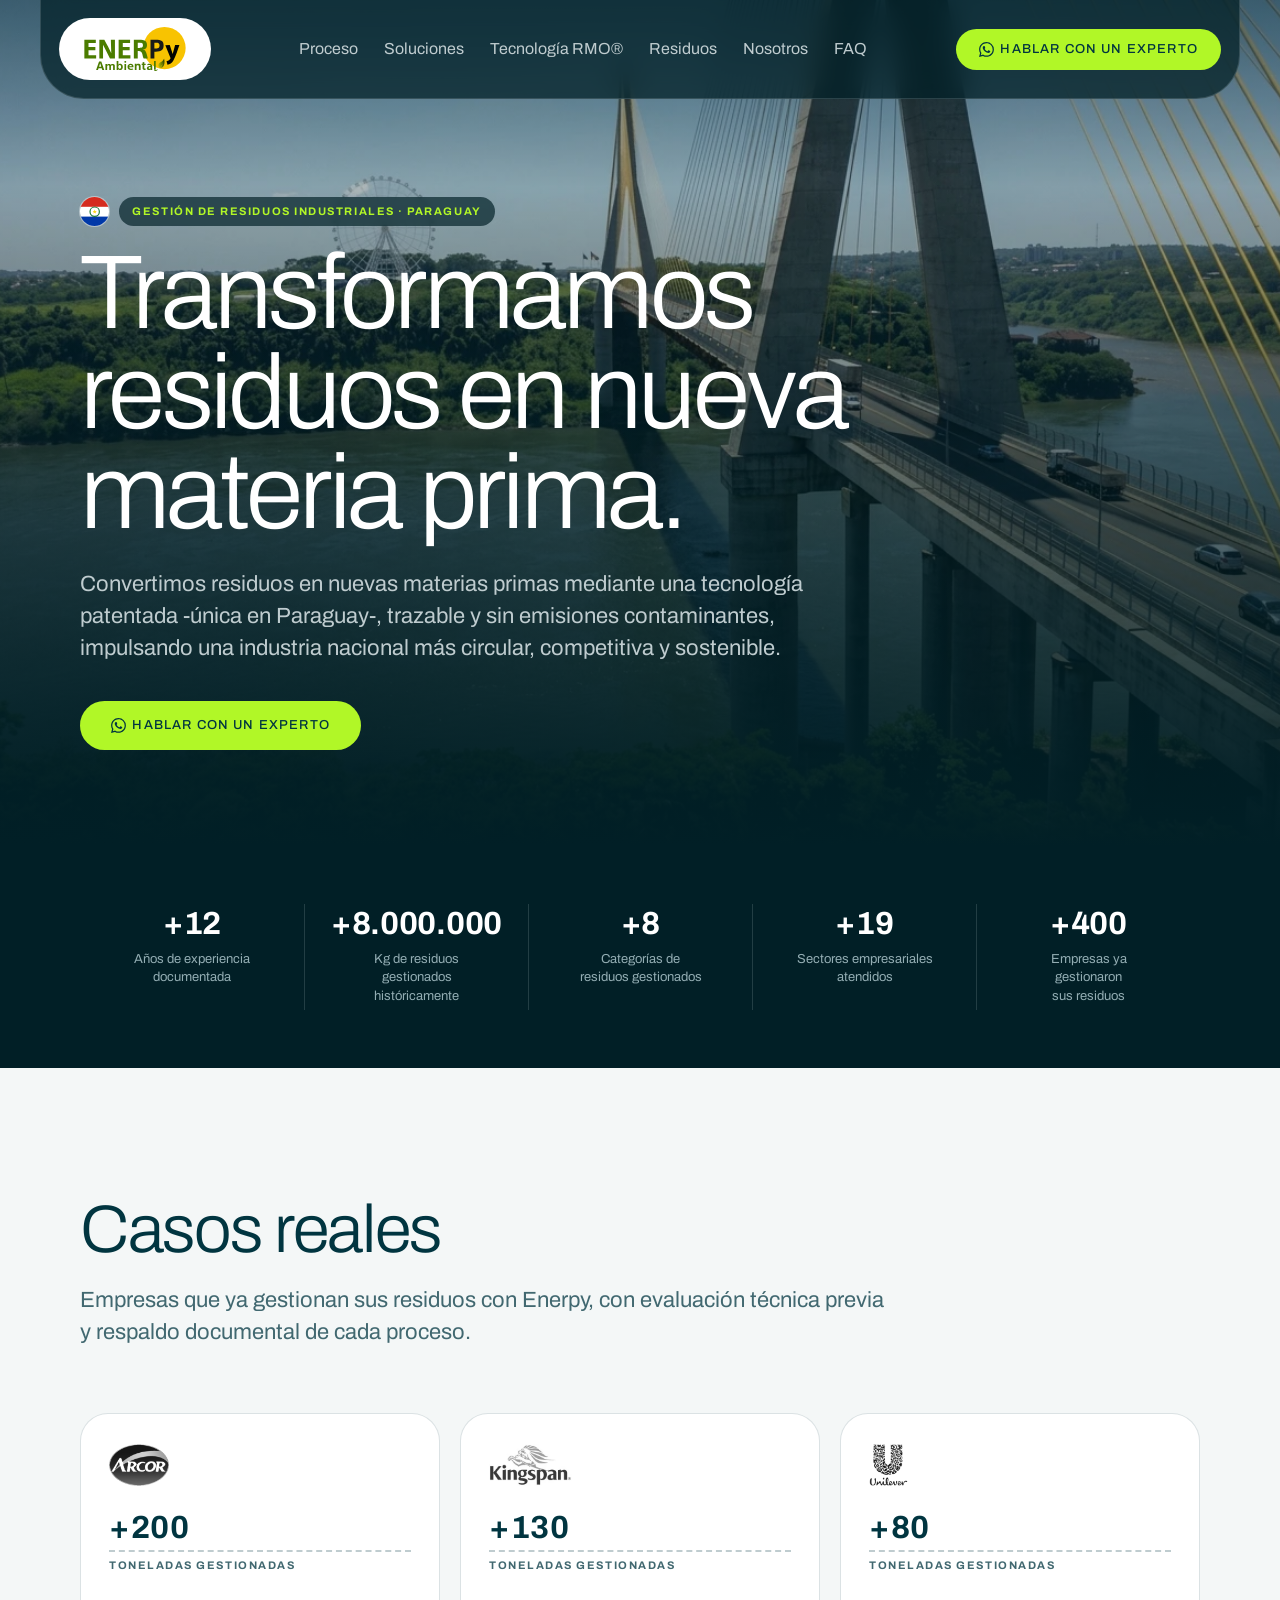
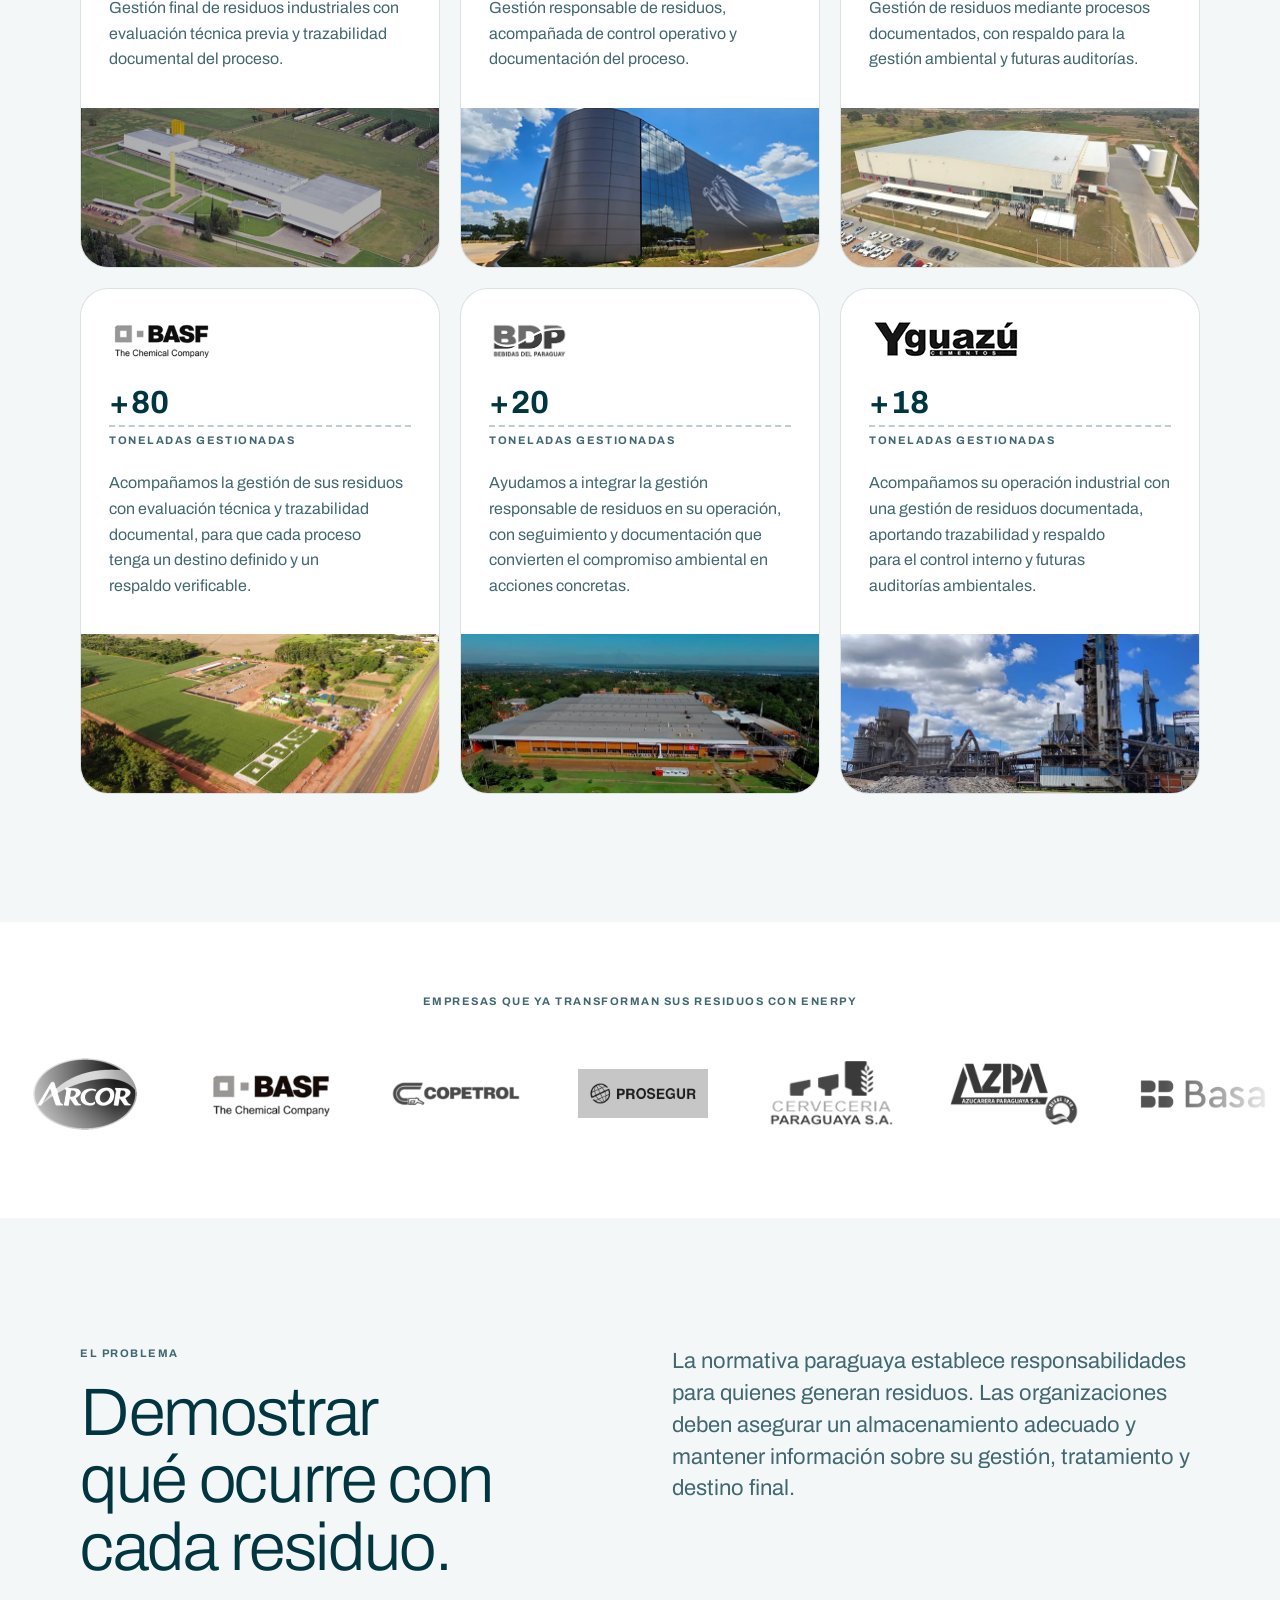
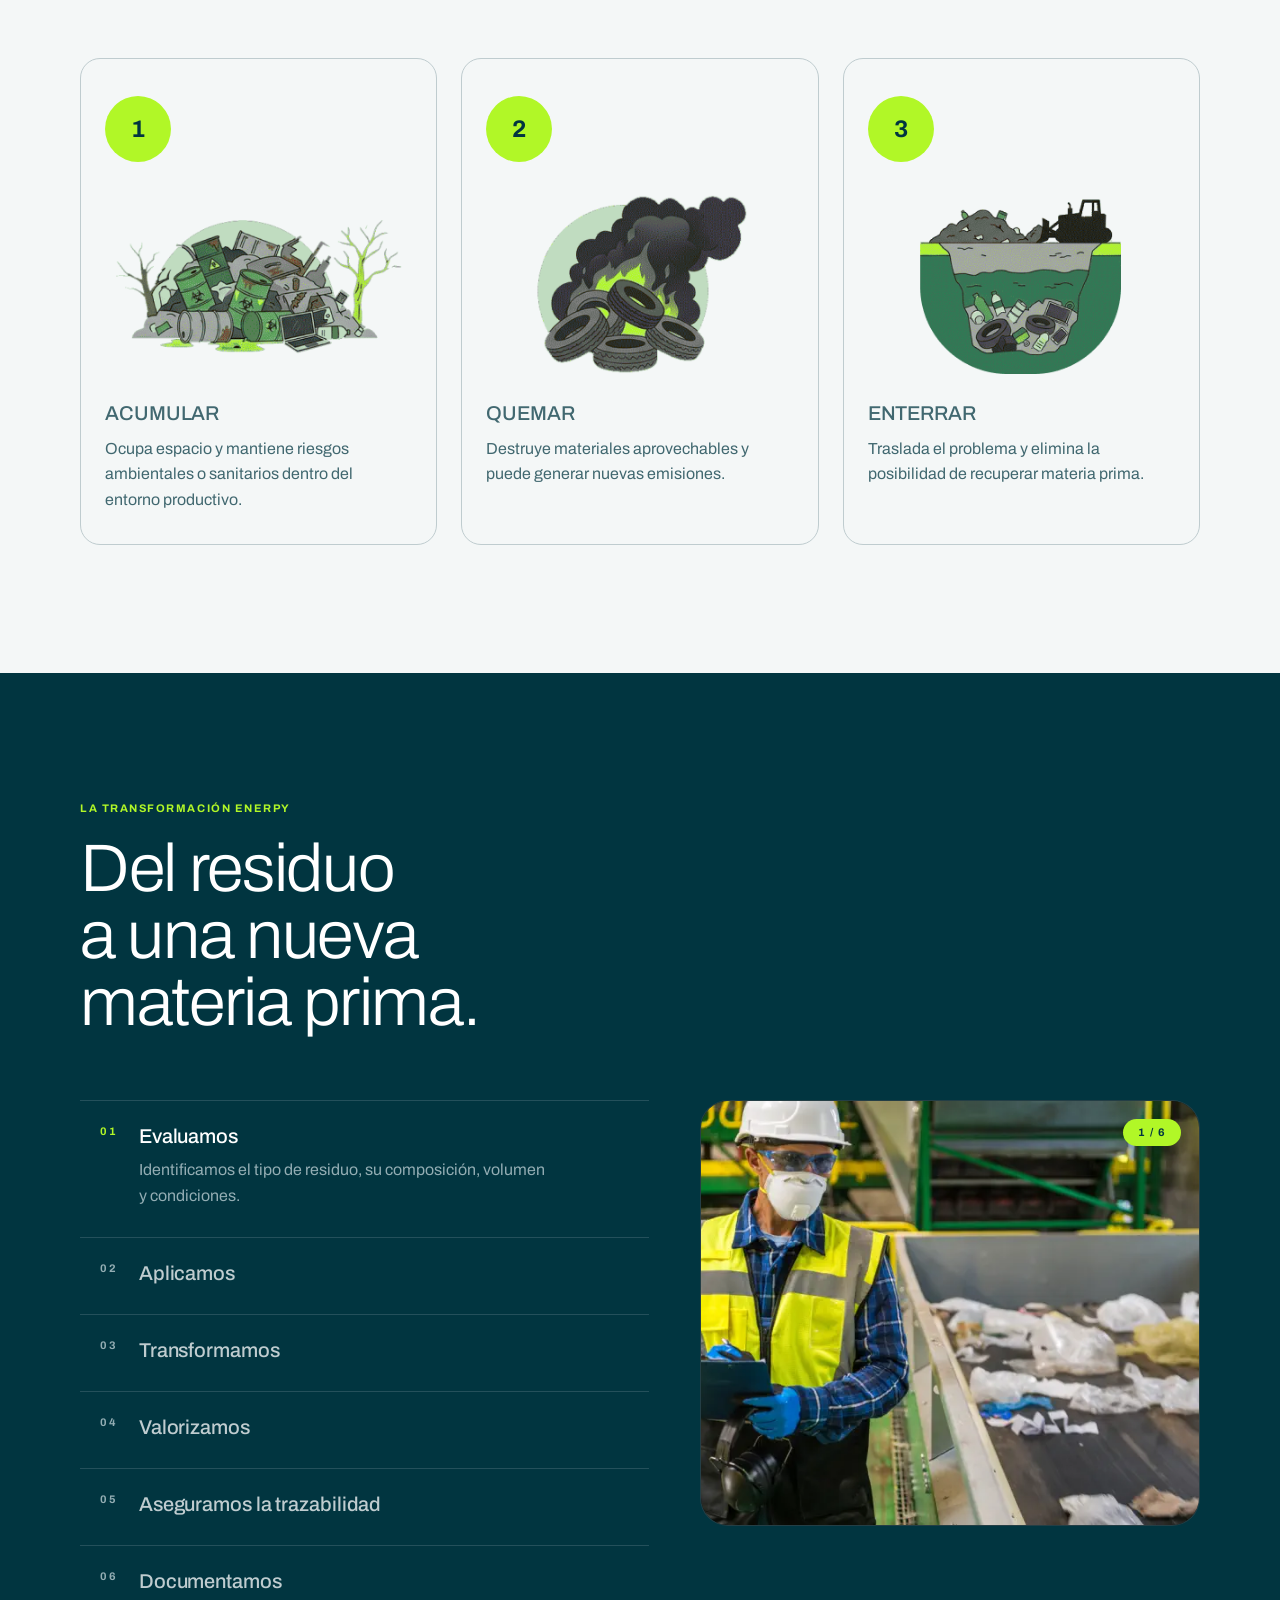
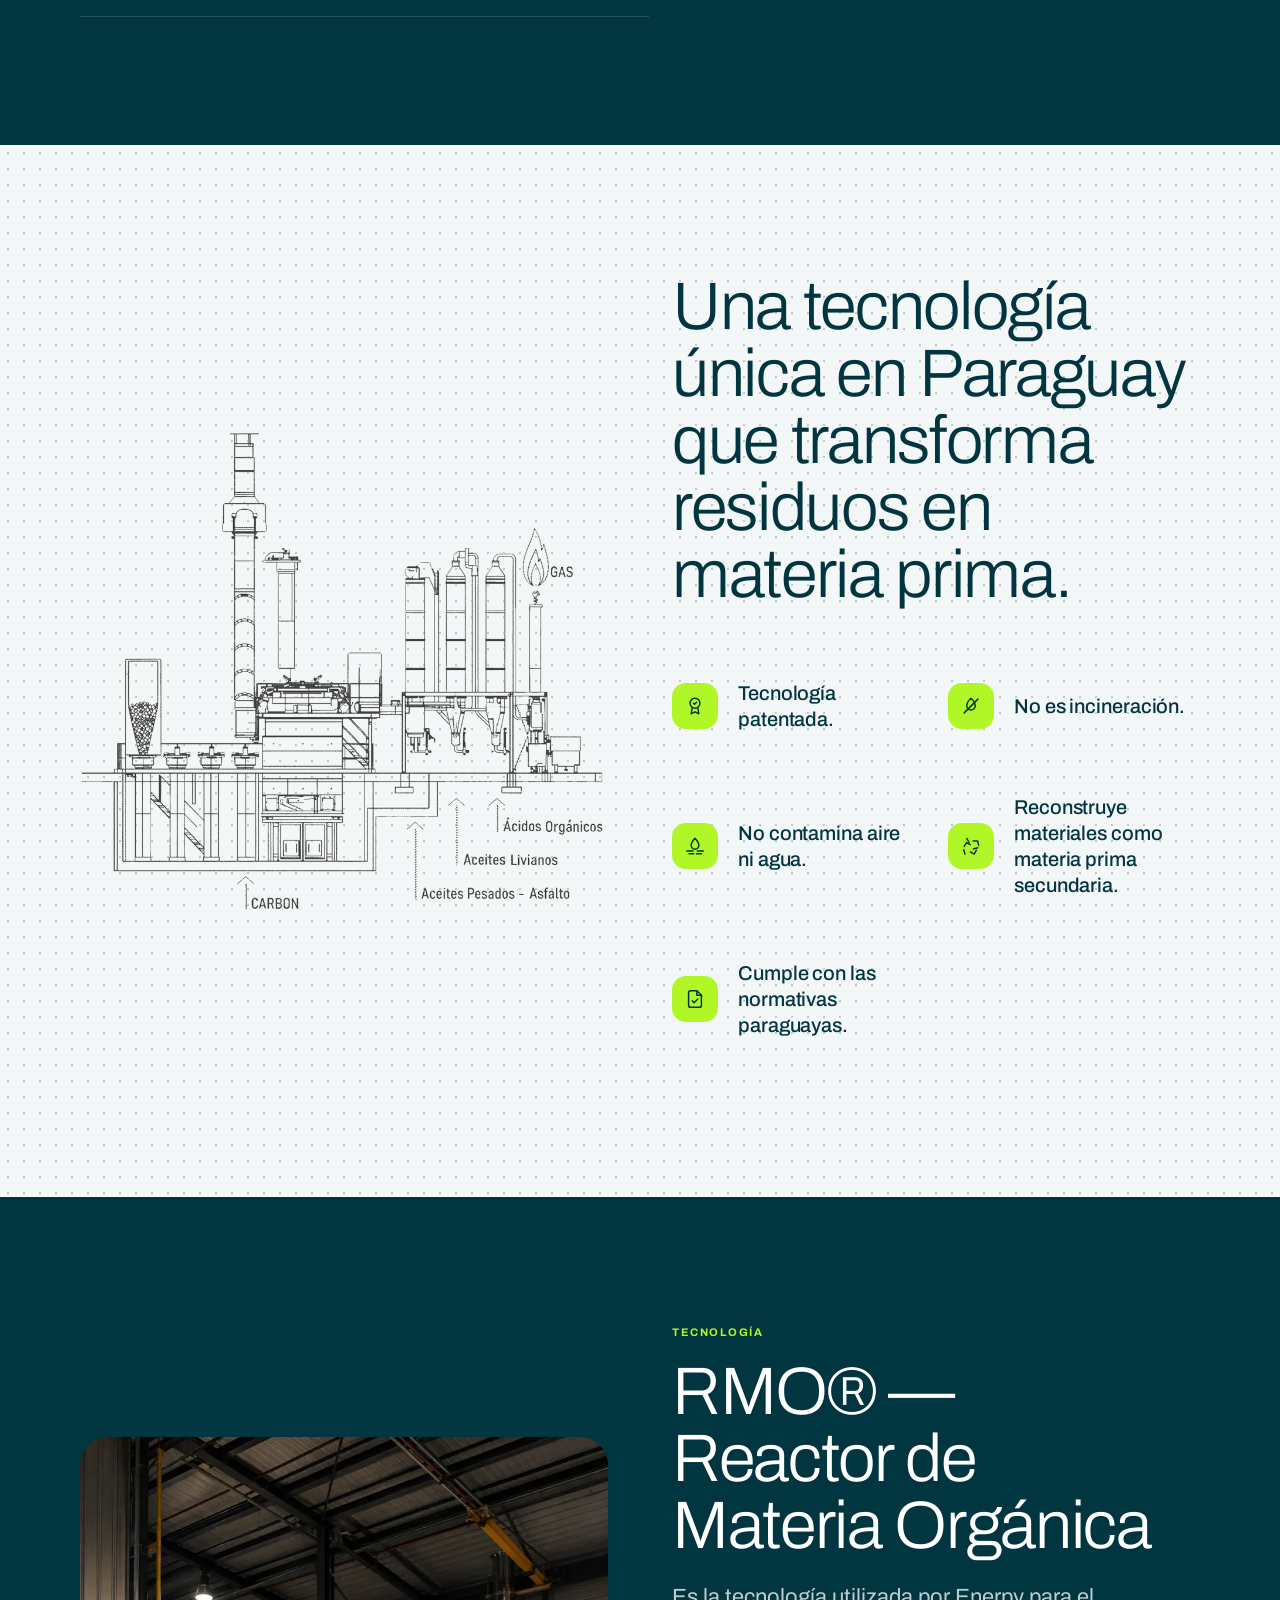
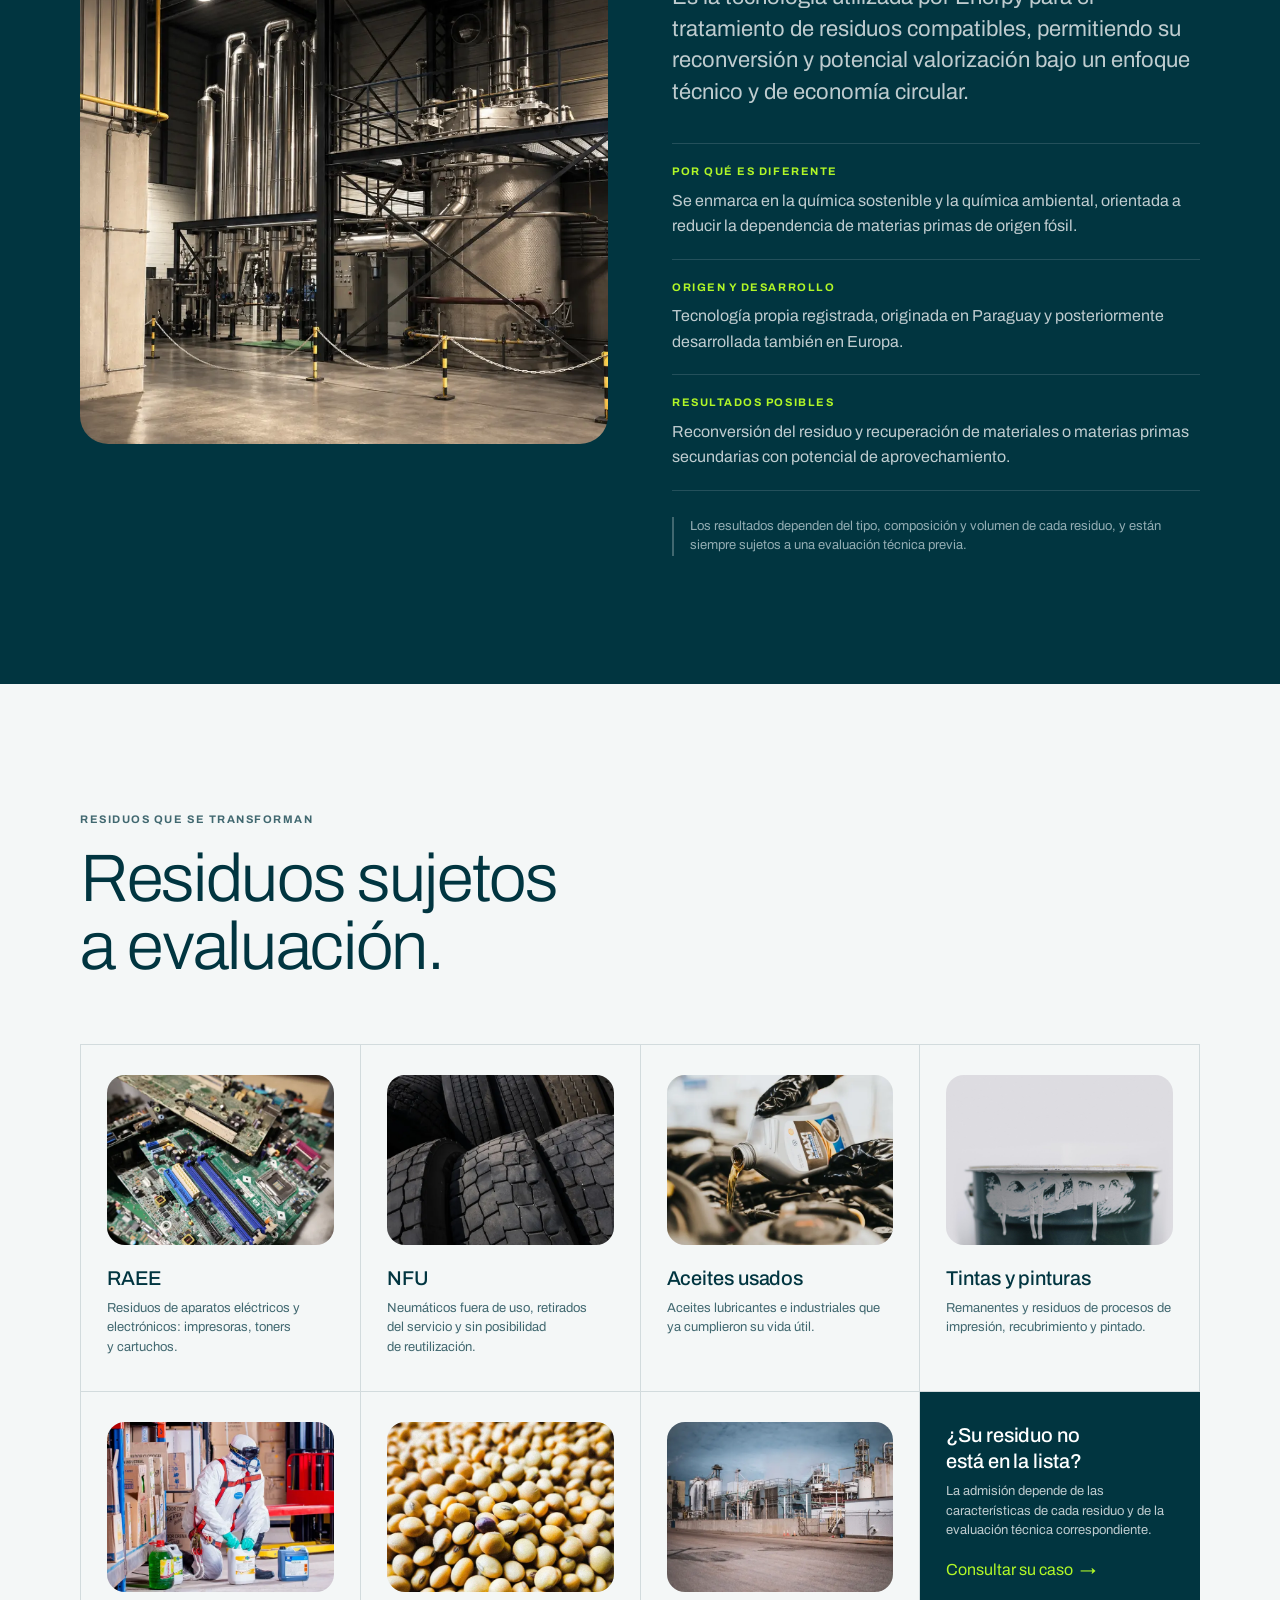
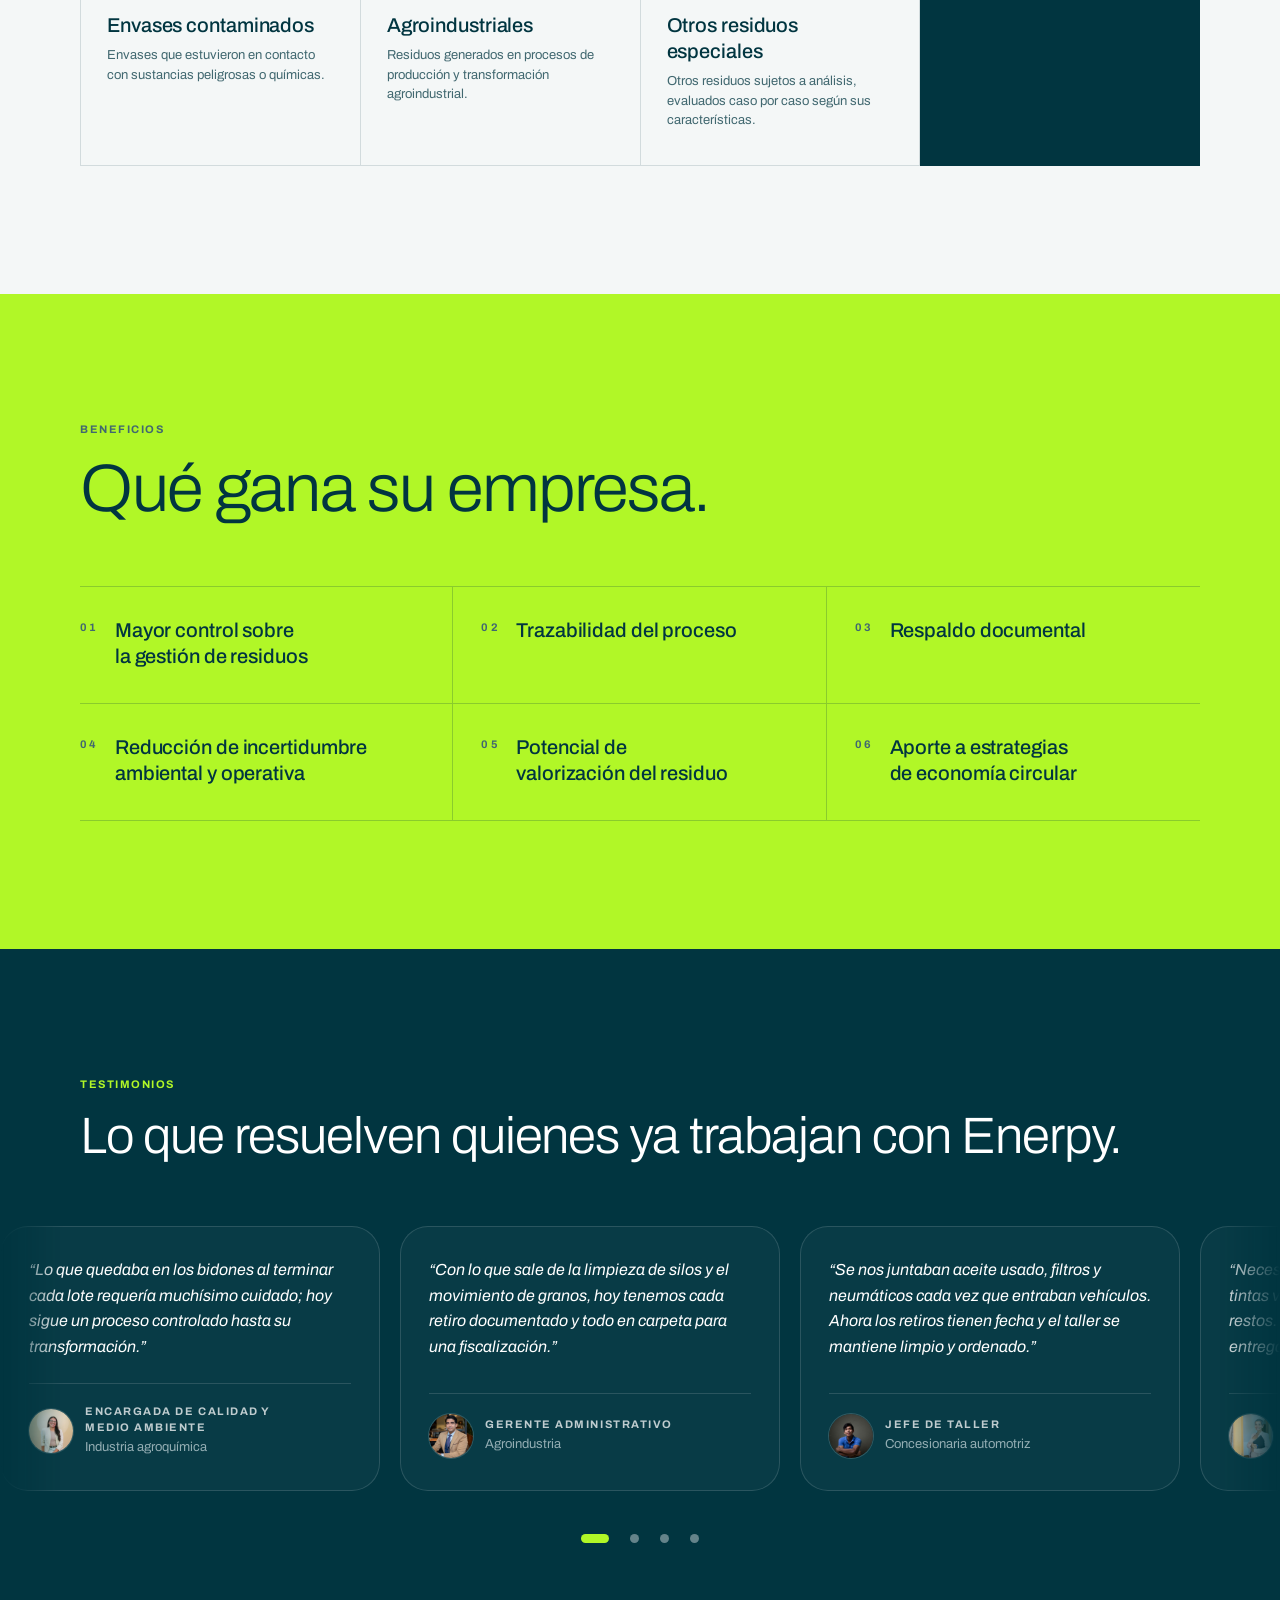
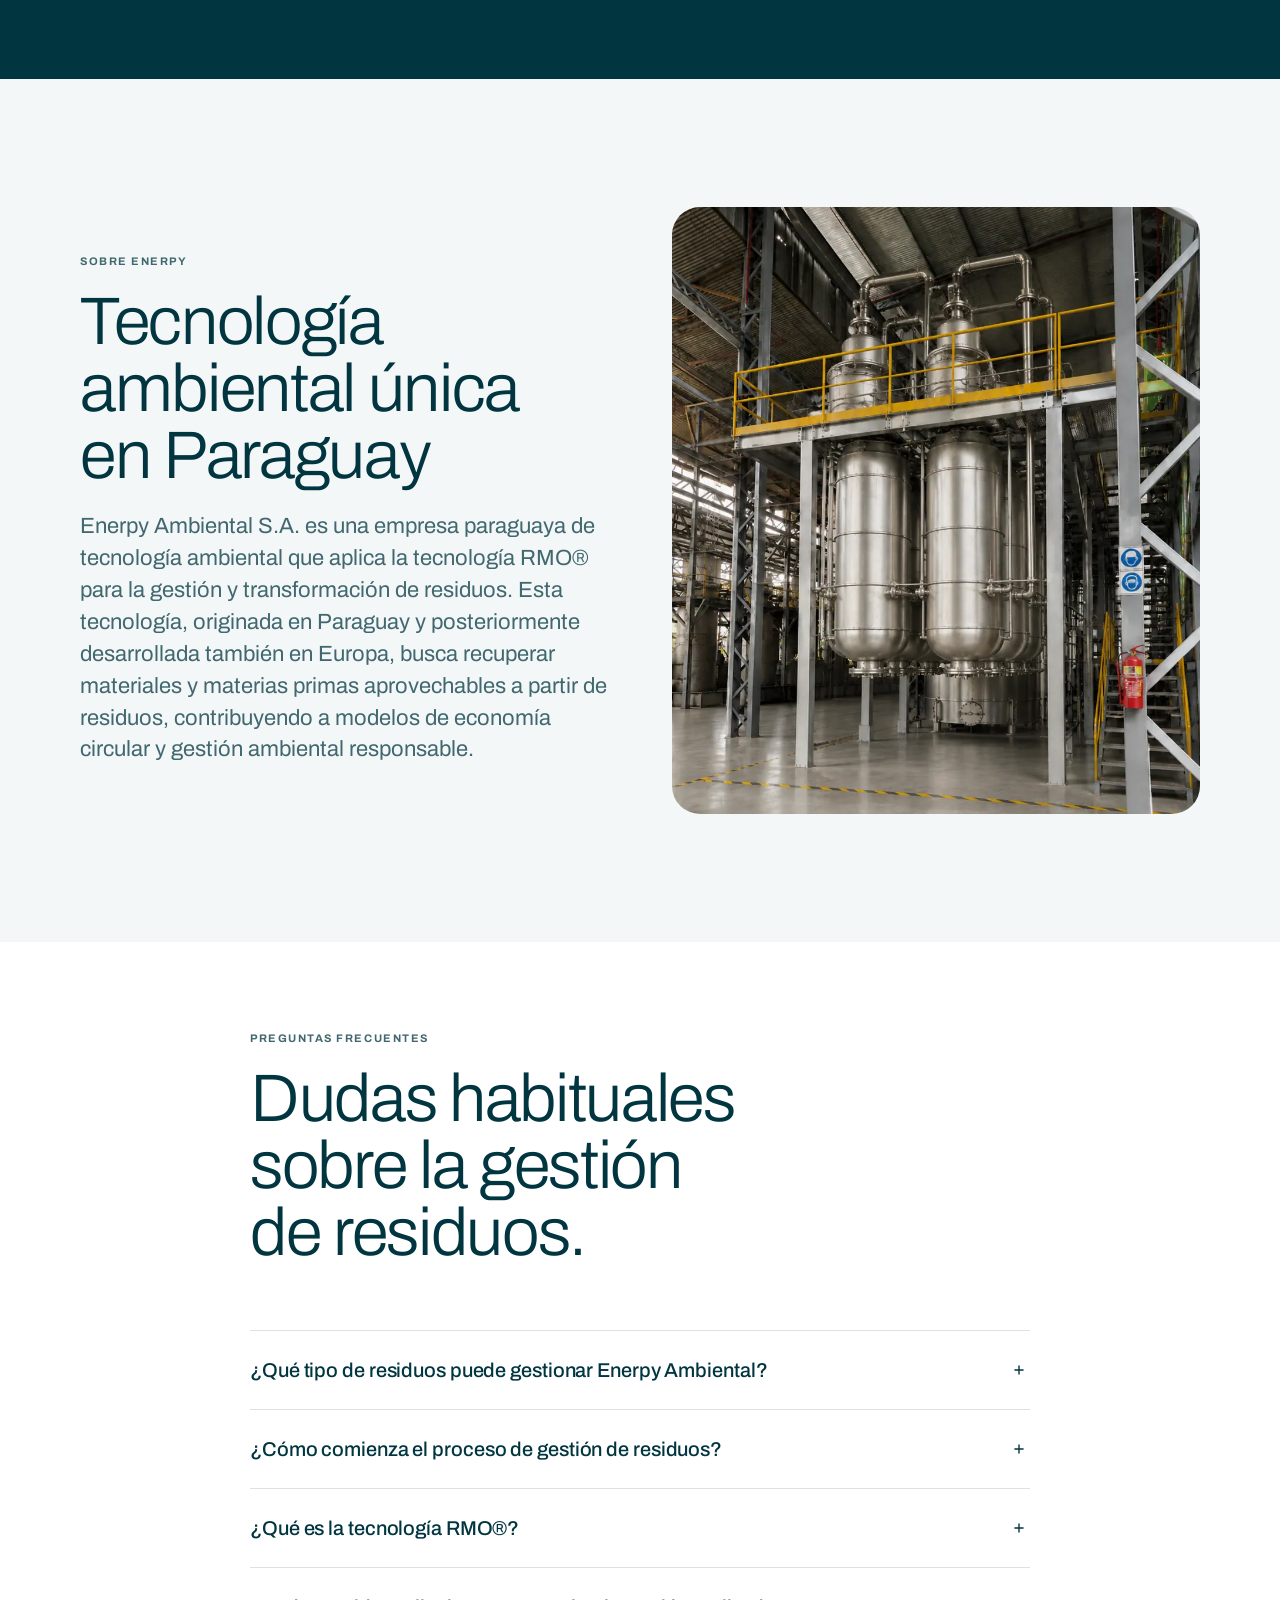
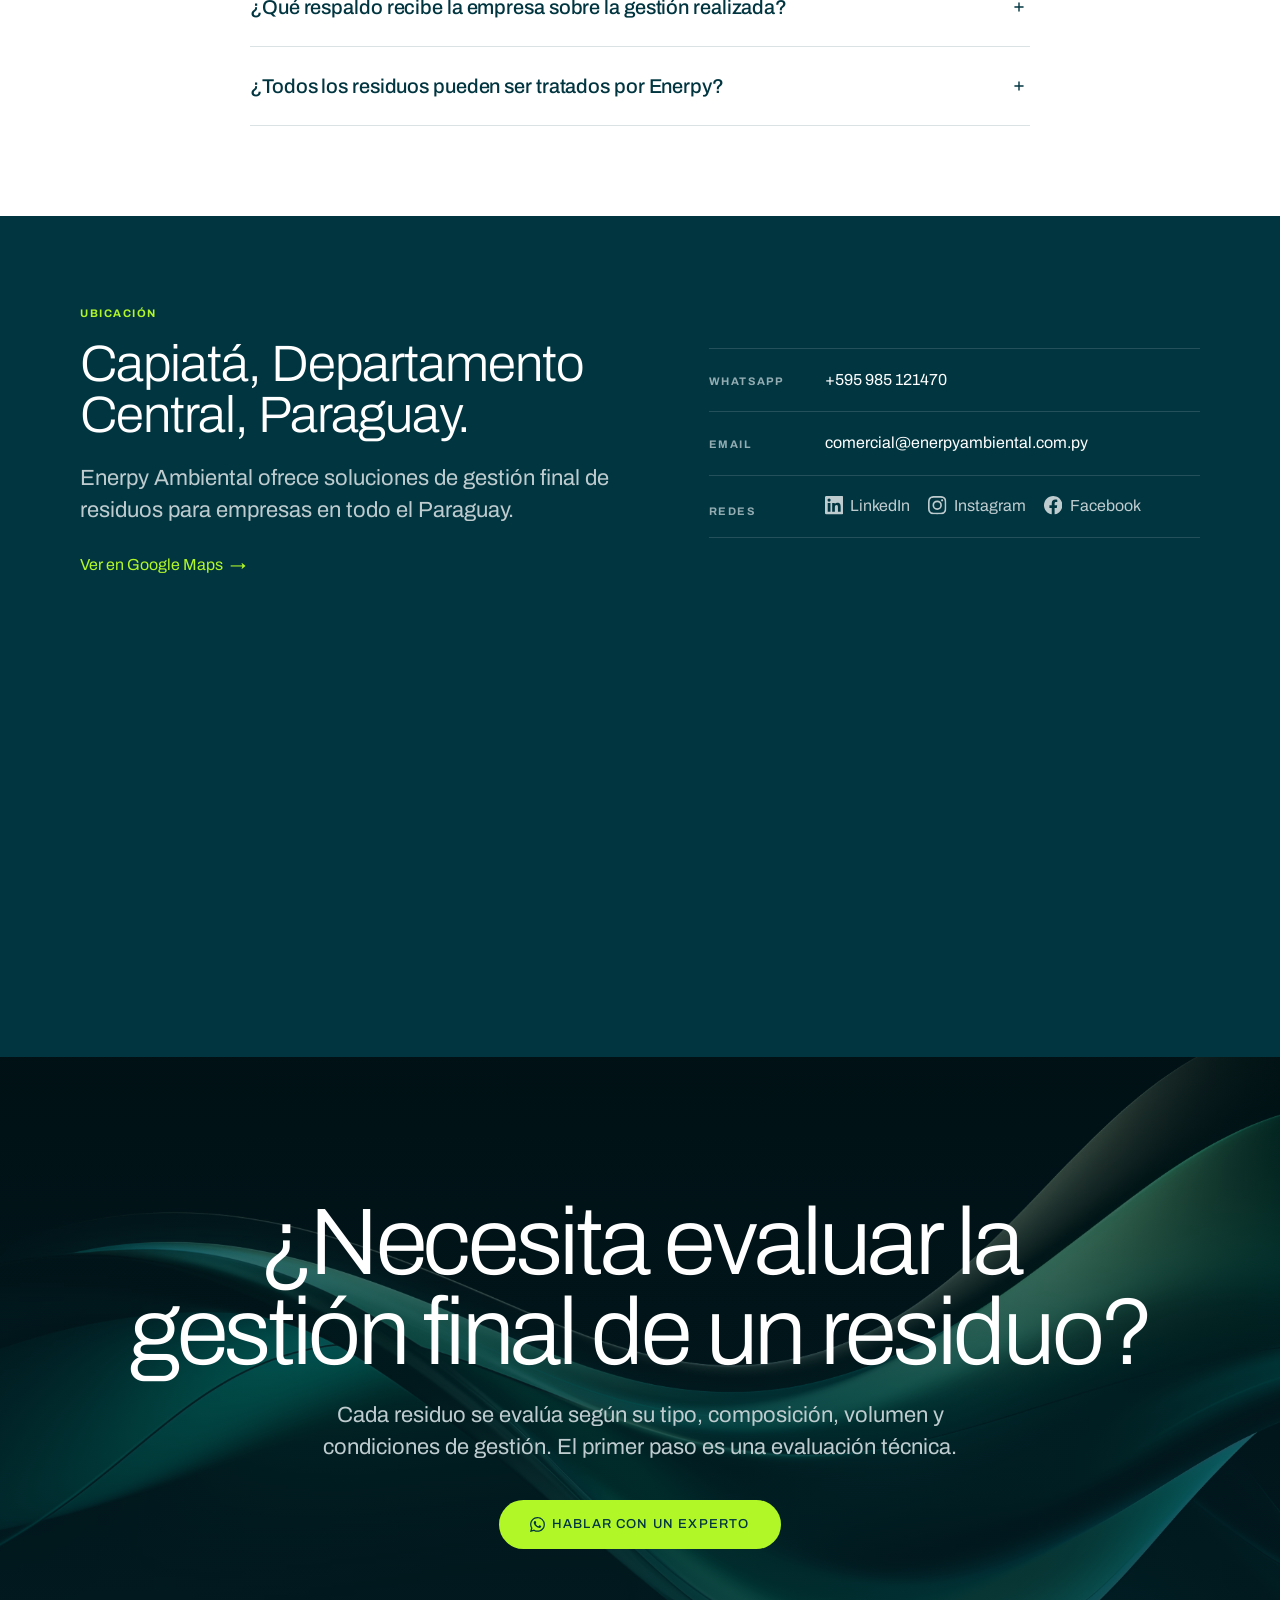
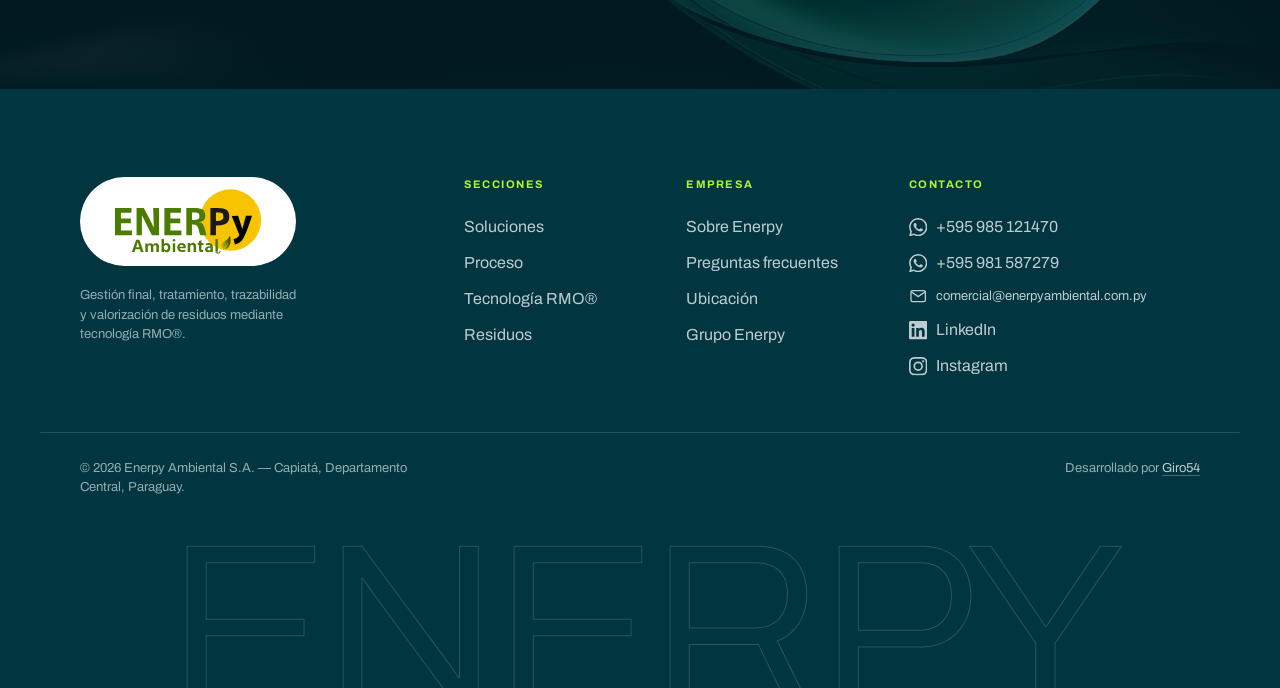
==== commit 24923532: "Add dot controls to the testimonial carousel A continuous marquee tells the reader nothing about how" ====
--- a/index.html
+++ b/index.html
@@ -30,7 +30,7 @@
 <link rel="preconnect" href="https://fonts.gstatic.com" crossorigin>
 <link href="https://fonts.googleapis.com/css2?family=Archivo:ital,wght@0,300;0,400;0,500;0,700;1,400&display=swap" rel="stylesheet">
 <script>document.documentElement.classList.add('js')</script>
-<link rel="stylesheet" href="styles.css?v=64">
+<link rel="stylesheet" href="styles.css?v=68">
 </head>
 <body>
 
@@ -895,6 +895,6 @@
 }
 </script>
 
-<script src="main.js?v=64" defer></script>
+<script src="main.js?v=68" defer></script>
 </body>
 </html>
--- a/styles.css
+++ b/styles.css
@@ -835,6 +835,13 @@
   }
   .js .reveal{opacity:1;transform:none}
   .marquee__track,.quoteloop__track{animation:none}
+  /* with the animation off, an overflow:hidden strip hides every quote past the
+     third for good — give it back as a normal scroll container */
+  .quoteloop{overflow-x:auto;scrollbar-width:none;scroll-snap-type:x mandatory}
+  .quoteloop::-webkit-scrollbar{display:none}
+  .quoteloop .quote{scroll-snap-align:start}
+  .marquee{overflow-x:auto;scrollbar-width:none}
+  .marquee::-webkit-scrollbar{display:none}
   .step__d{max-height:none;opacity:1;margin-top:8px}
 }
 
@@ -1027,6 +1034,40 @@
 .quoteloop__group{display:flex;gap:20px;margin:0;padding:0 20px 0 0;list-style:none}
 .quoteloop .quote{flex:none;width:min(380px,82vw)}
 
+/* ---- carousel dots ---- */
+.quoteloop__dots{
+  display:flex;justify-content:center;align-items:center;gap:6px;
+  margin-top:clamp(24px,3vw,36px);
+}
+.quoteloop__dot{
+  /* 9px of visible dot inside a 24px target: WCAG 2.5.8 asks for 24x24 and a
+     9px tap area would fail it, but a 24px dot would read as a button */
+  appearance:none;border:0;background:none;cursor:pointer;
+  width:24px;height:24px;padding:0;
+  display:grid;place-items:center;
+  border-radius:999px;
+  transition:width .32s cubic-bezier(.22,.8,.3,1);
+}
+.quoteloop__dot::before{
+  content:"";display:block;
+  width:9px;height:9px;border-radius:999px;
+  /* .52, not the .34 this started at: an inactive dot is still a control, and
+     WCAG 1.4.11 wants 3:1 for the shape that identifies one. Iron at .34 over
+     --softwood measured 2.18:1; .52 measures 3.13:1. */
+  background:var(--iron);opacity:.52;
+  transition:width .32s cubic-bezier(.22,.8,.3,1),
+             opacity .25s ease,background-color .25s ease;
+}
+.quoteloop__dot:hover::before{opacity:.85}
+/* the active one stretches into a pill — shape carries the state as well as
+   colour, so it survives being read without colour */
+.quoteloop__dot.is-on{width:42px}
+.quoteloop__dot.is-on::before{width:28px;background:var(--lime);opacity:1}
+.quoteloop__dot:focus-visible{outline:2px solid var(--lime);outline-offset:2px}
+@media (prefers-reduced-motion:reduce){
+  .quoteloop__dot,.quoteloop__dot::before{transition:none}
+}
+
 /* ---------------- problema: split head + 3 malas-prácticas cards ---------------- */
 .problema__head{
   display:grid;grid-template-columns:1fr 1fr;
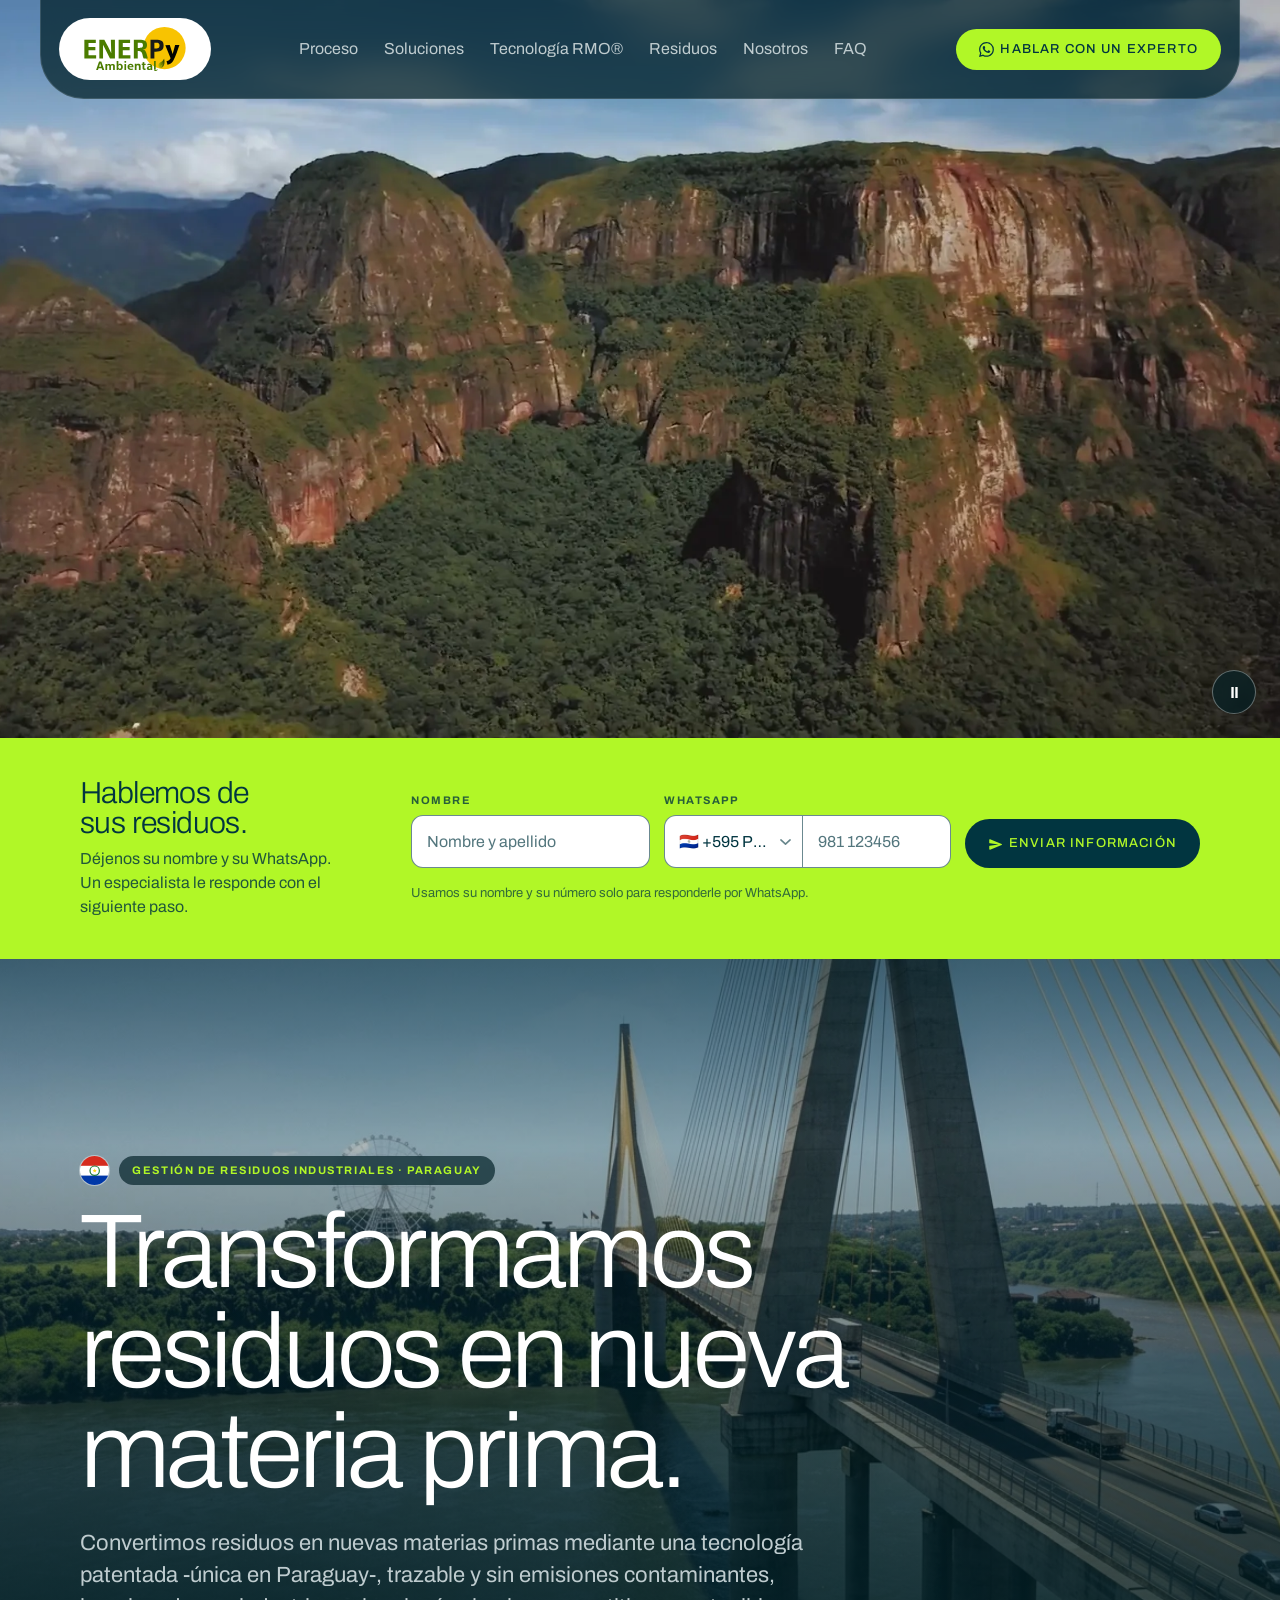
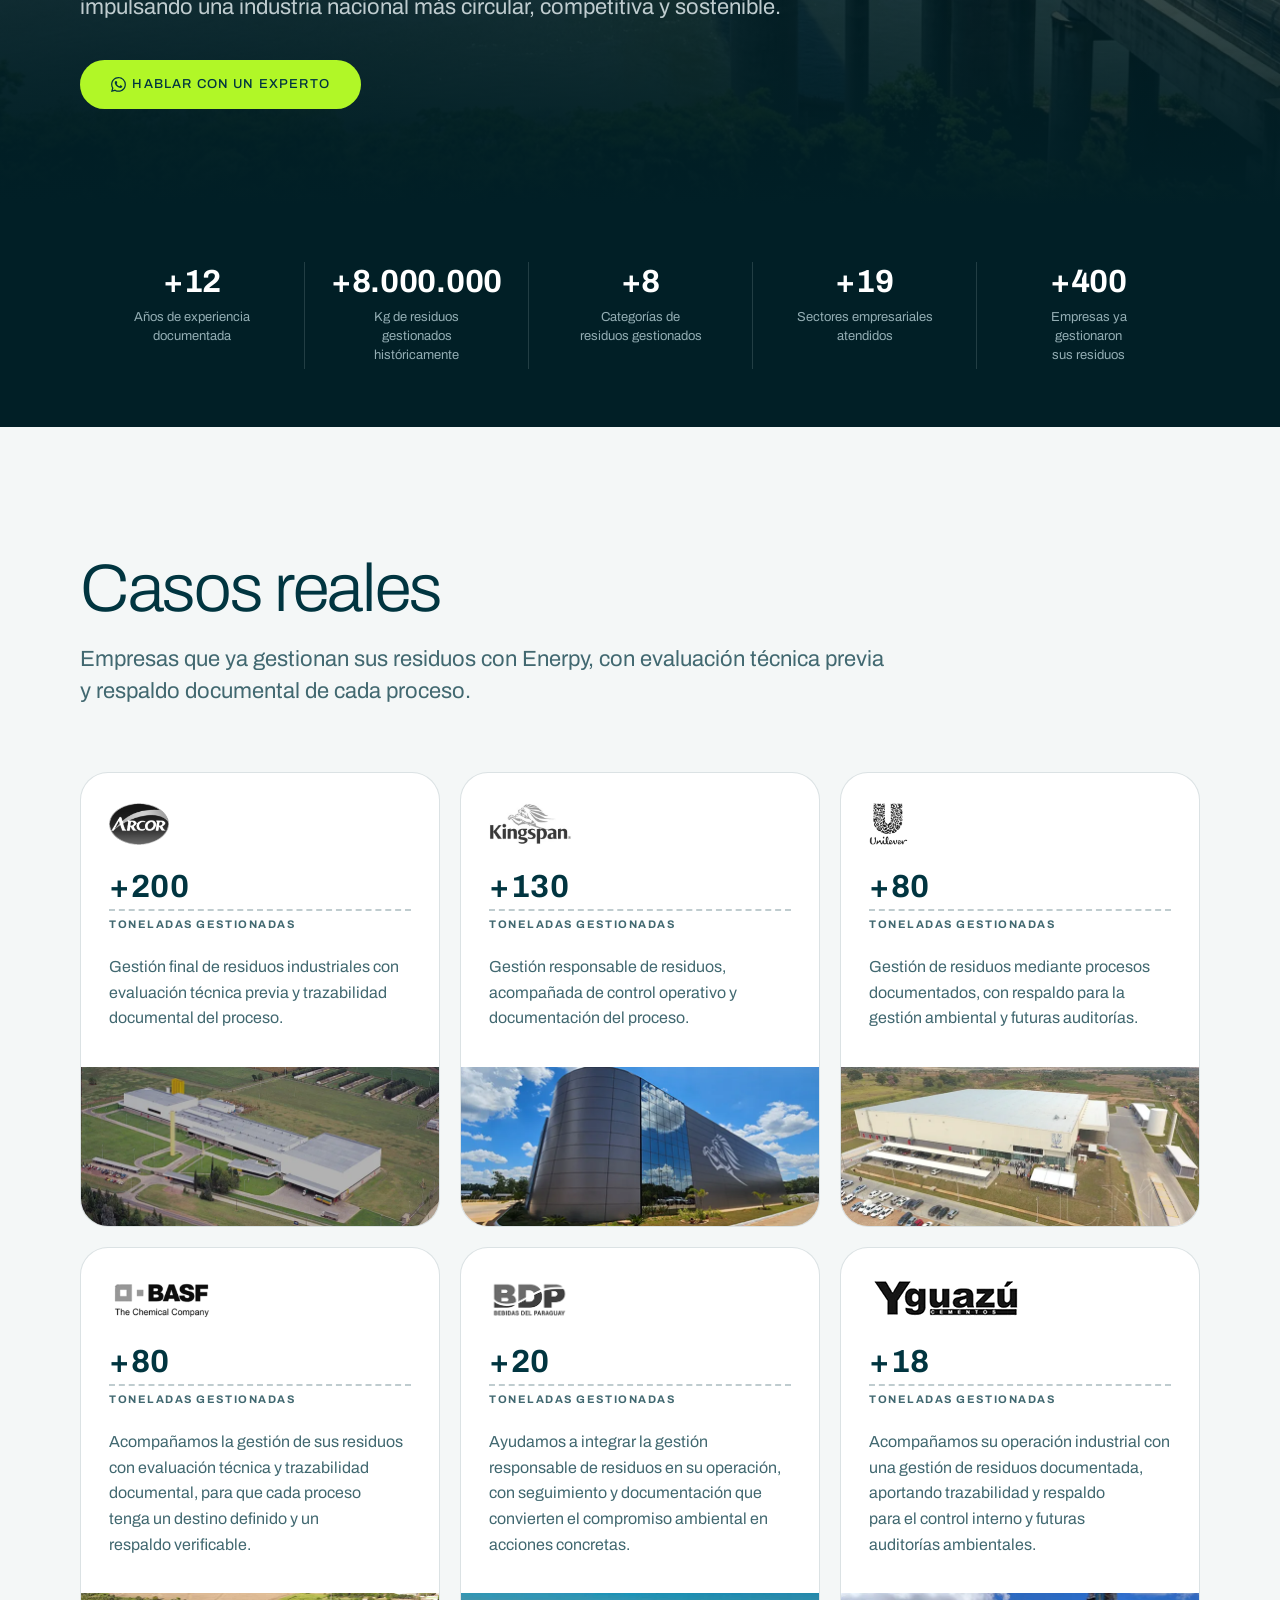
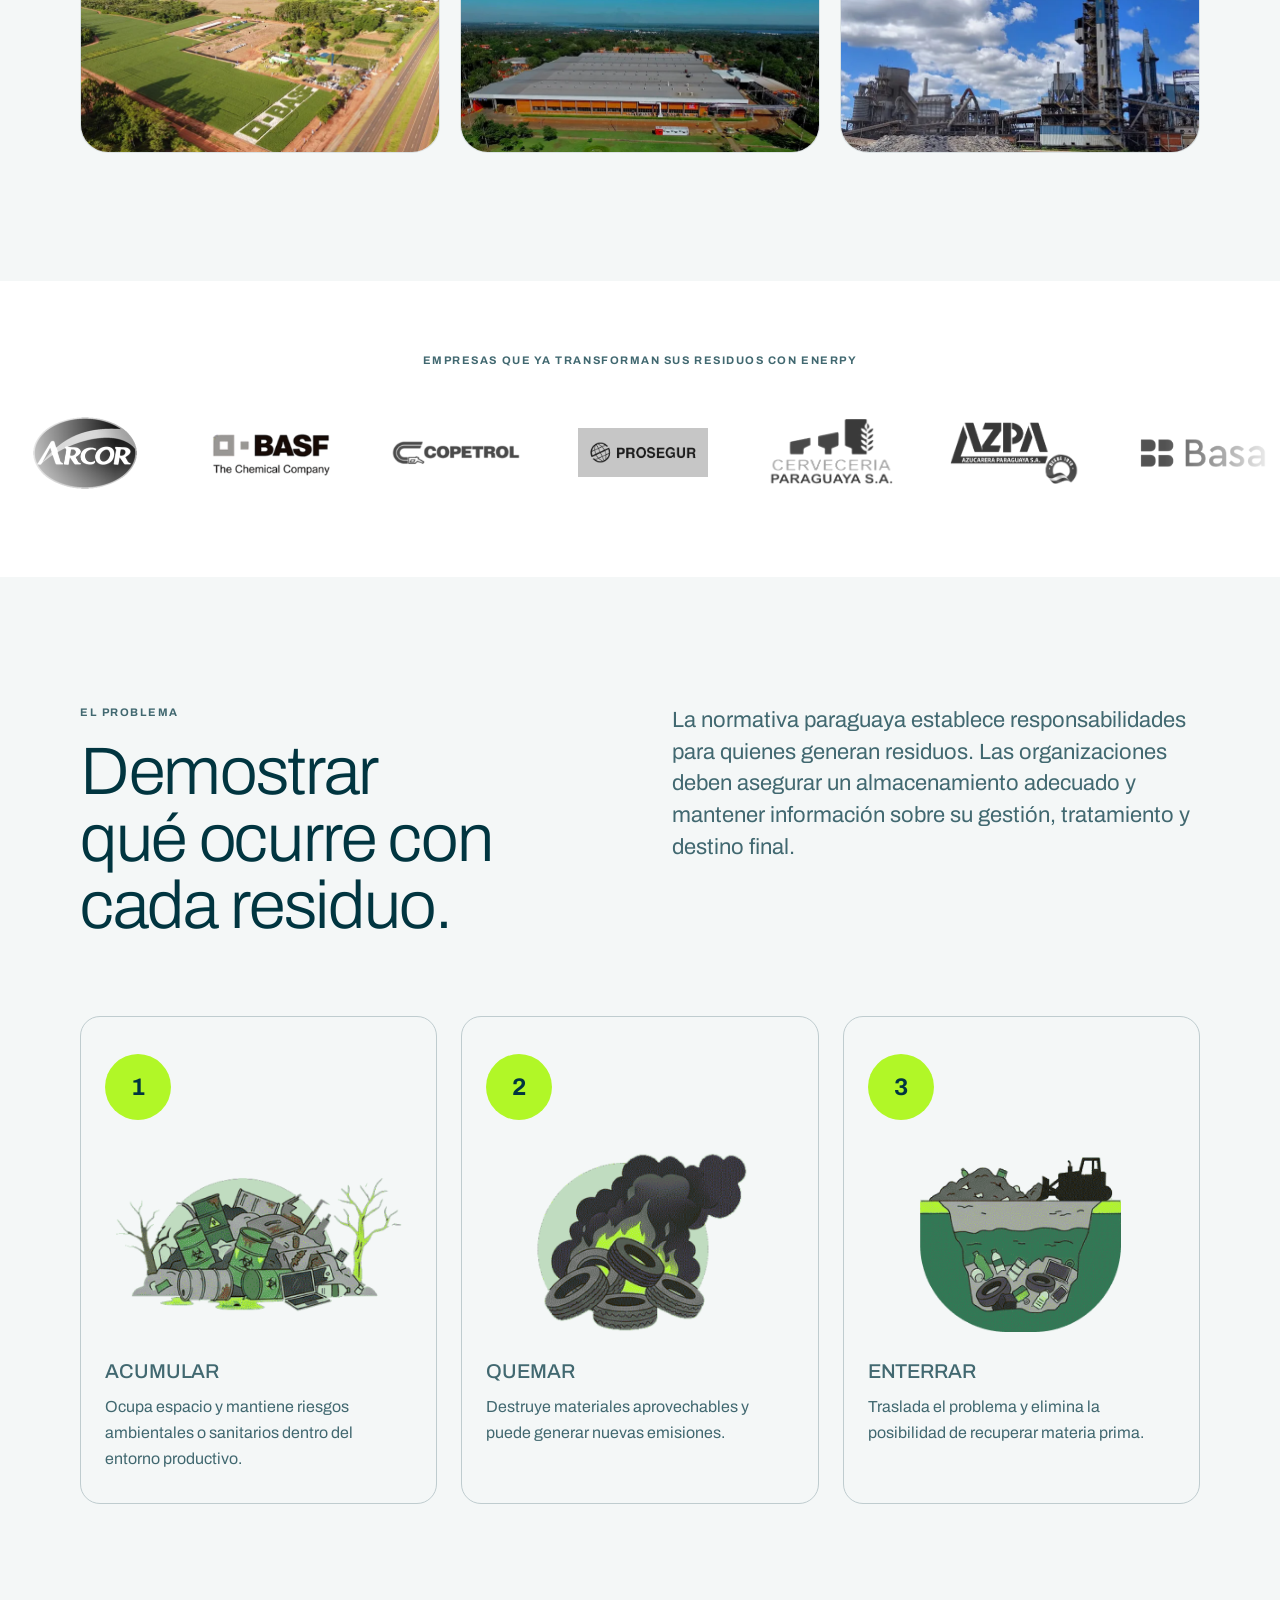
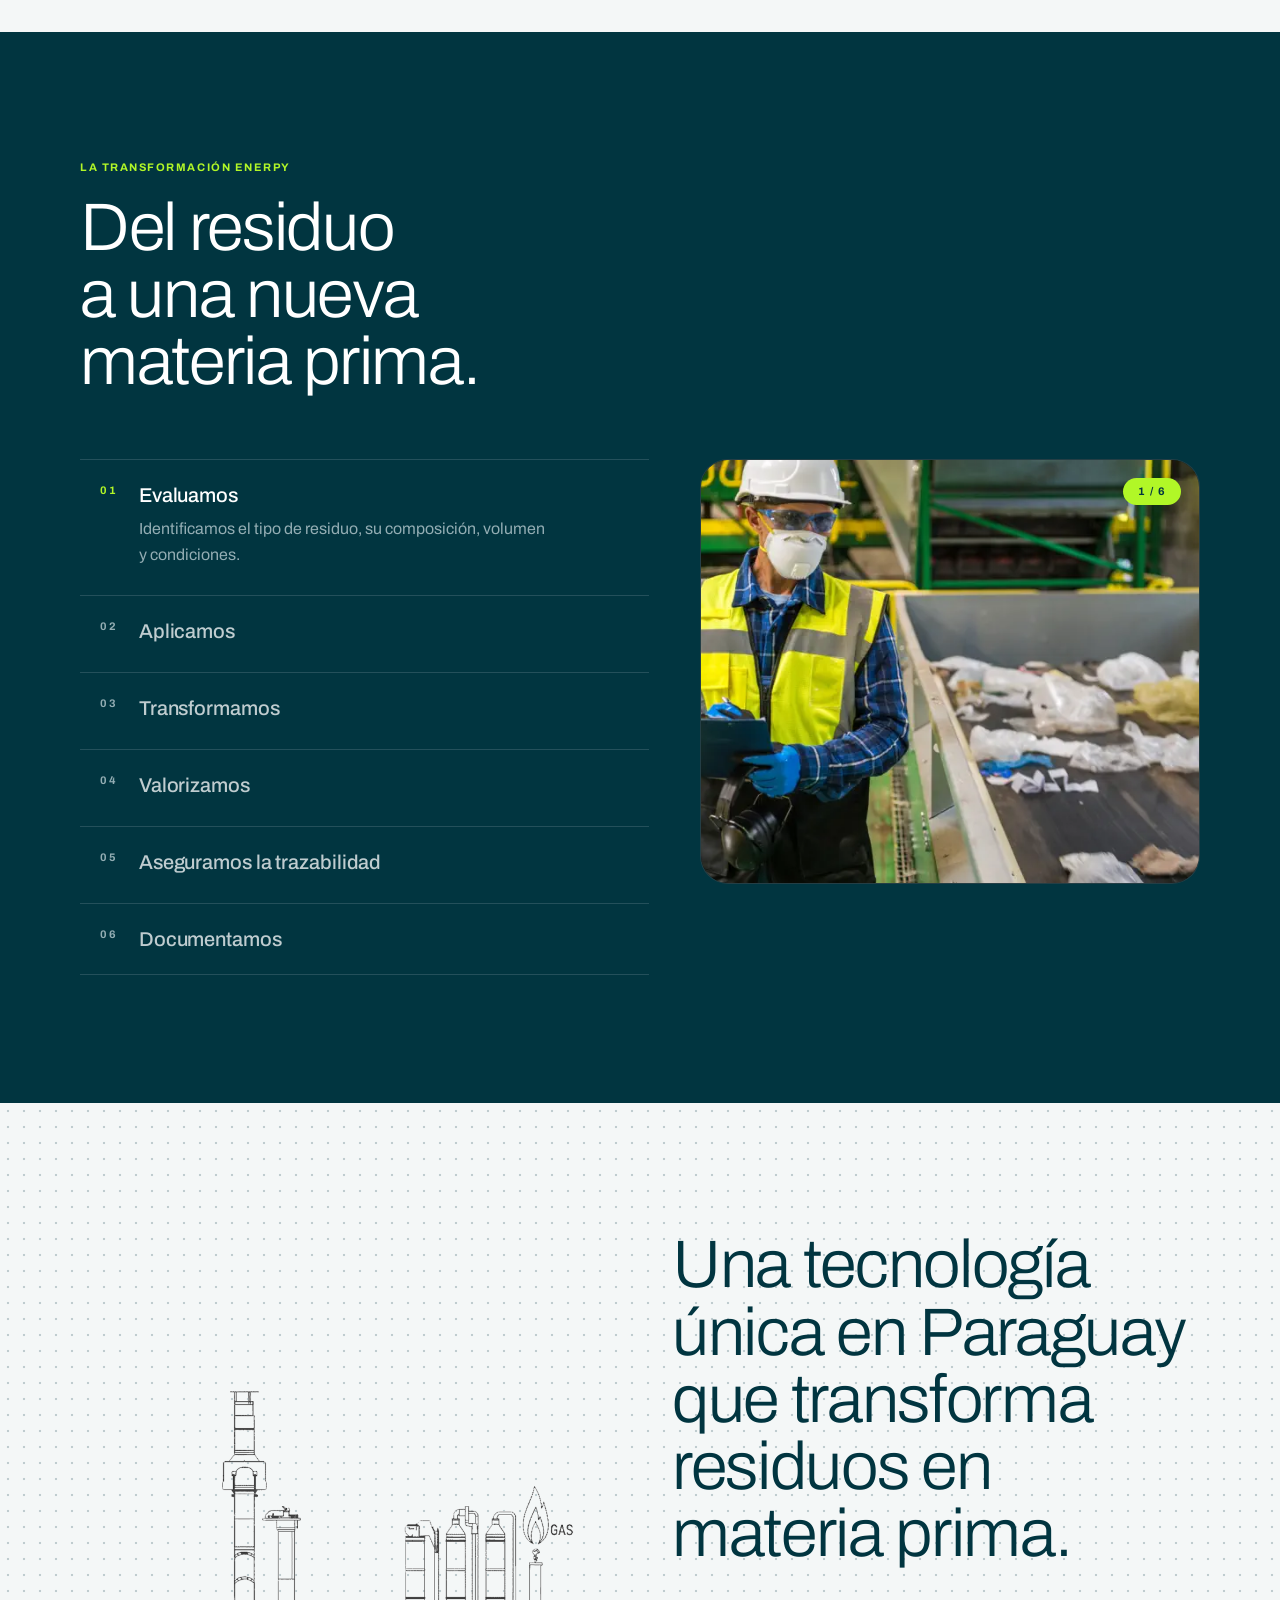
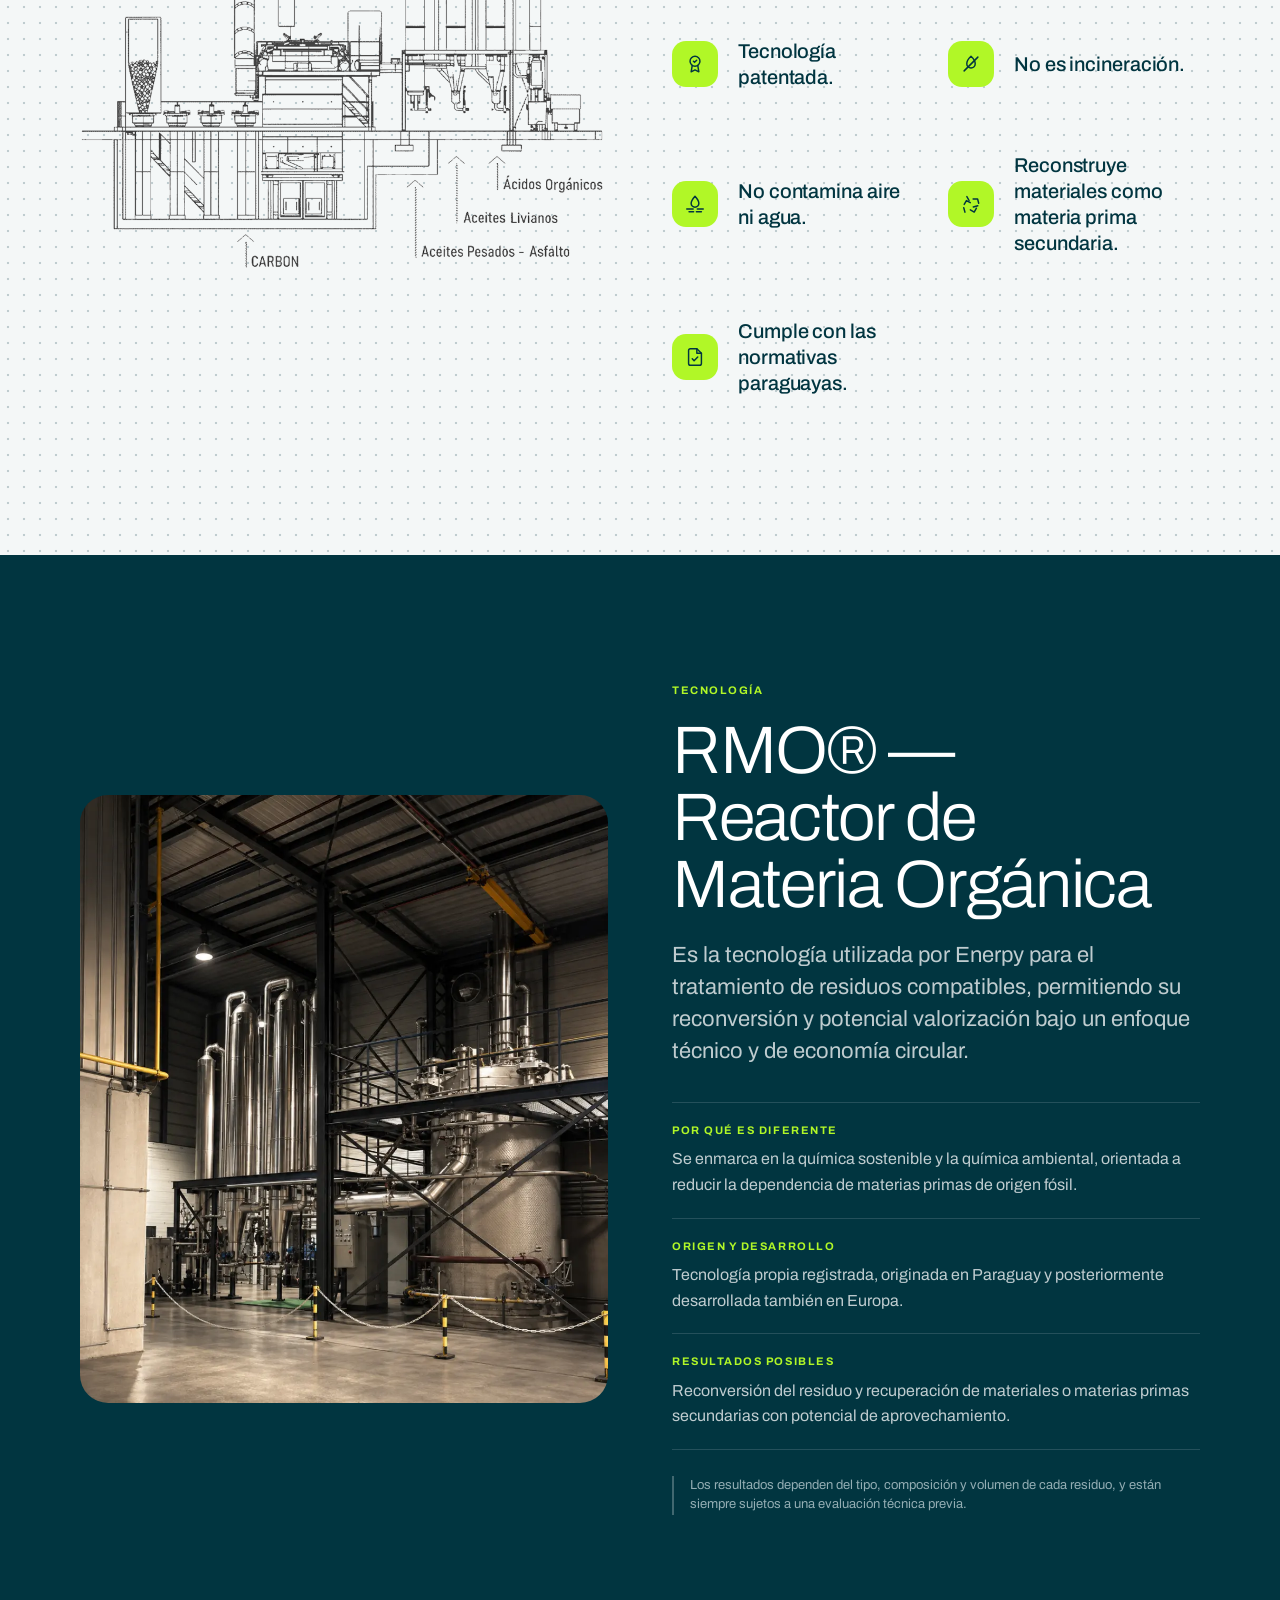
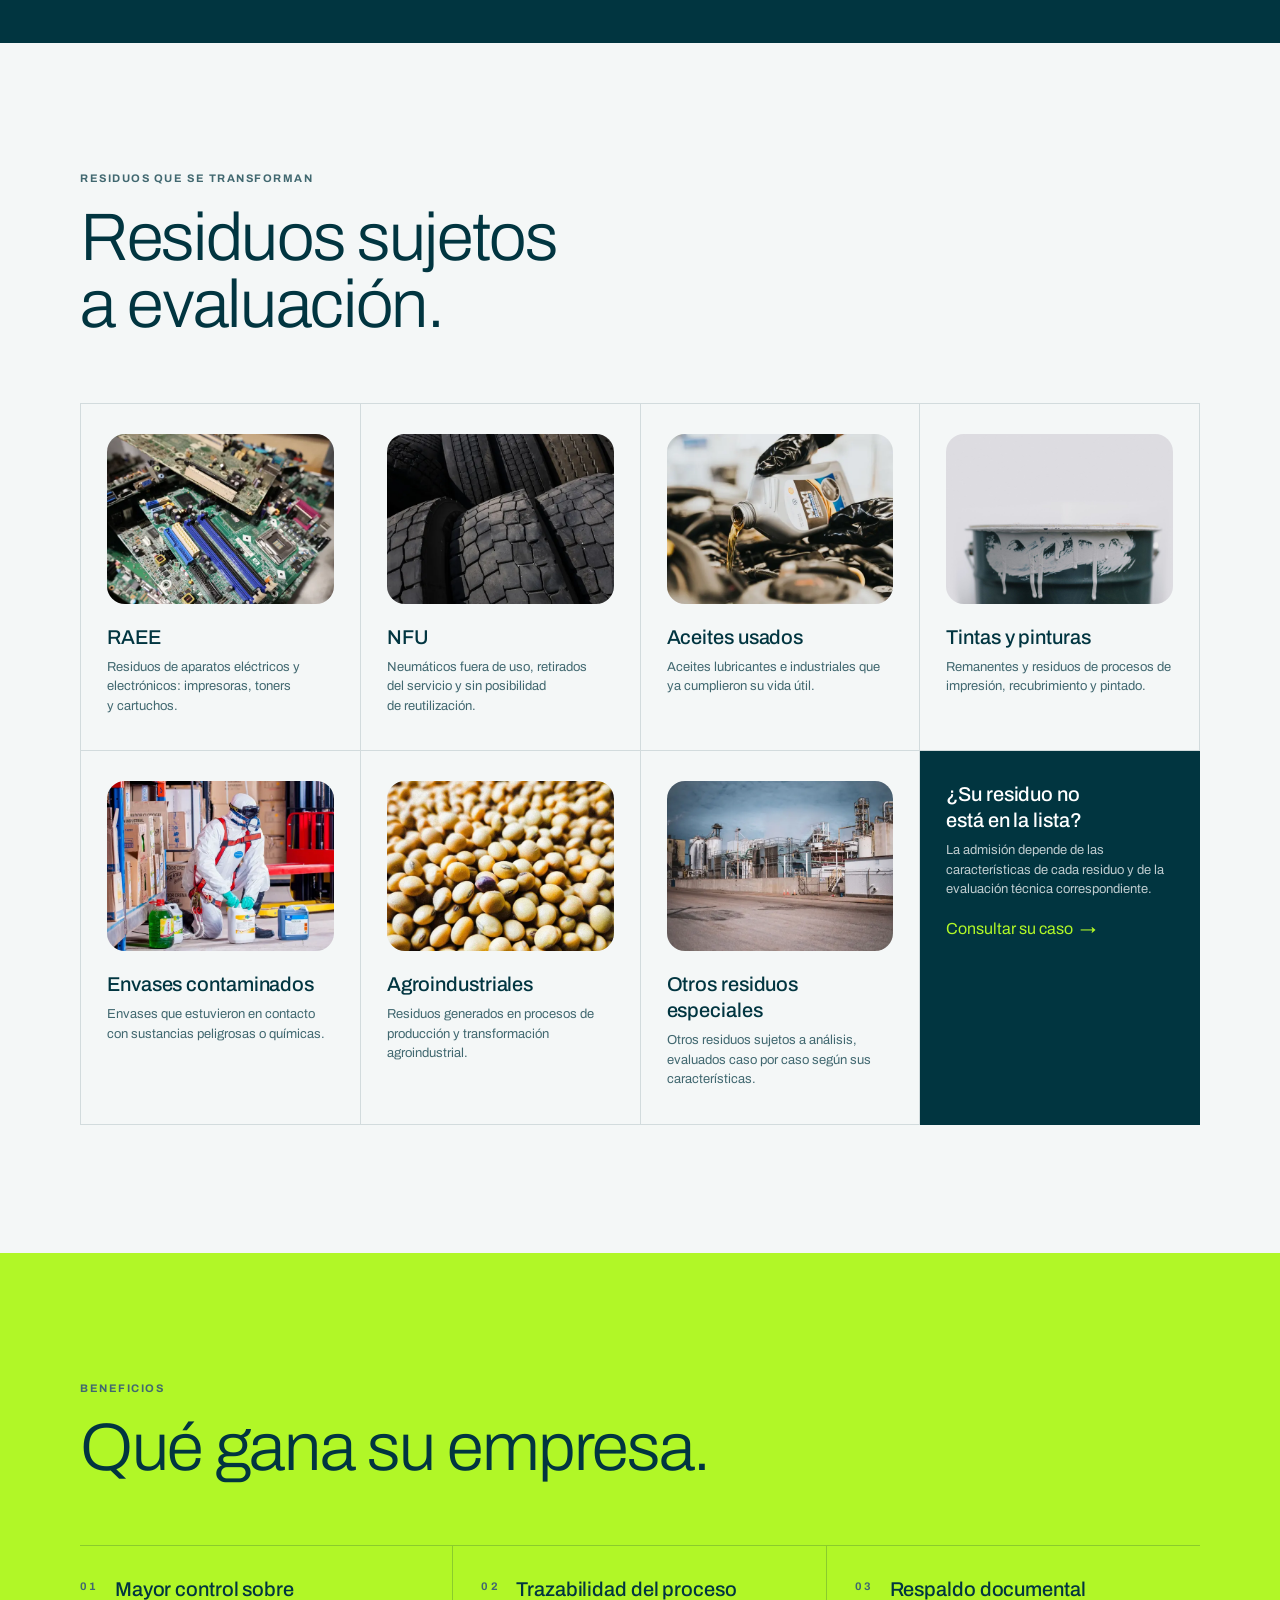
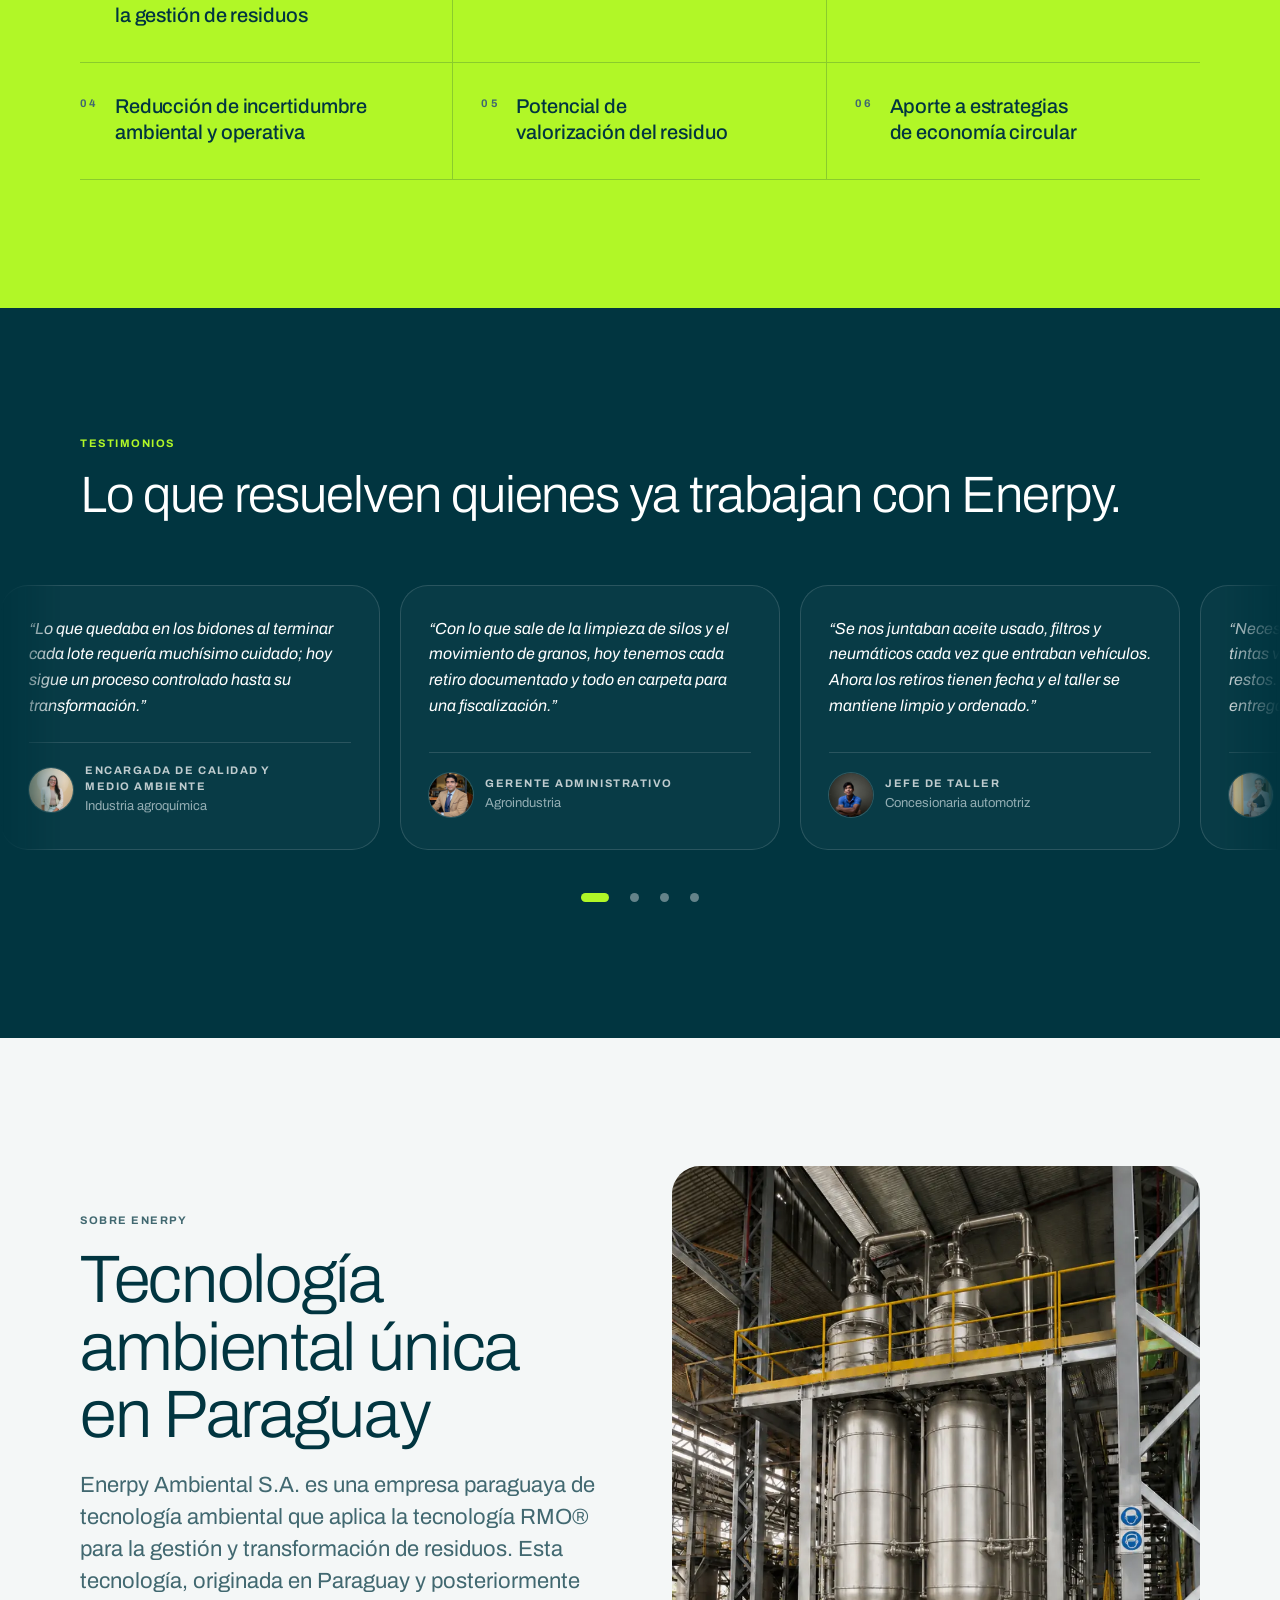
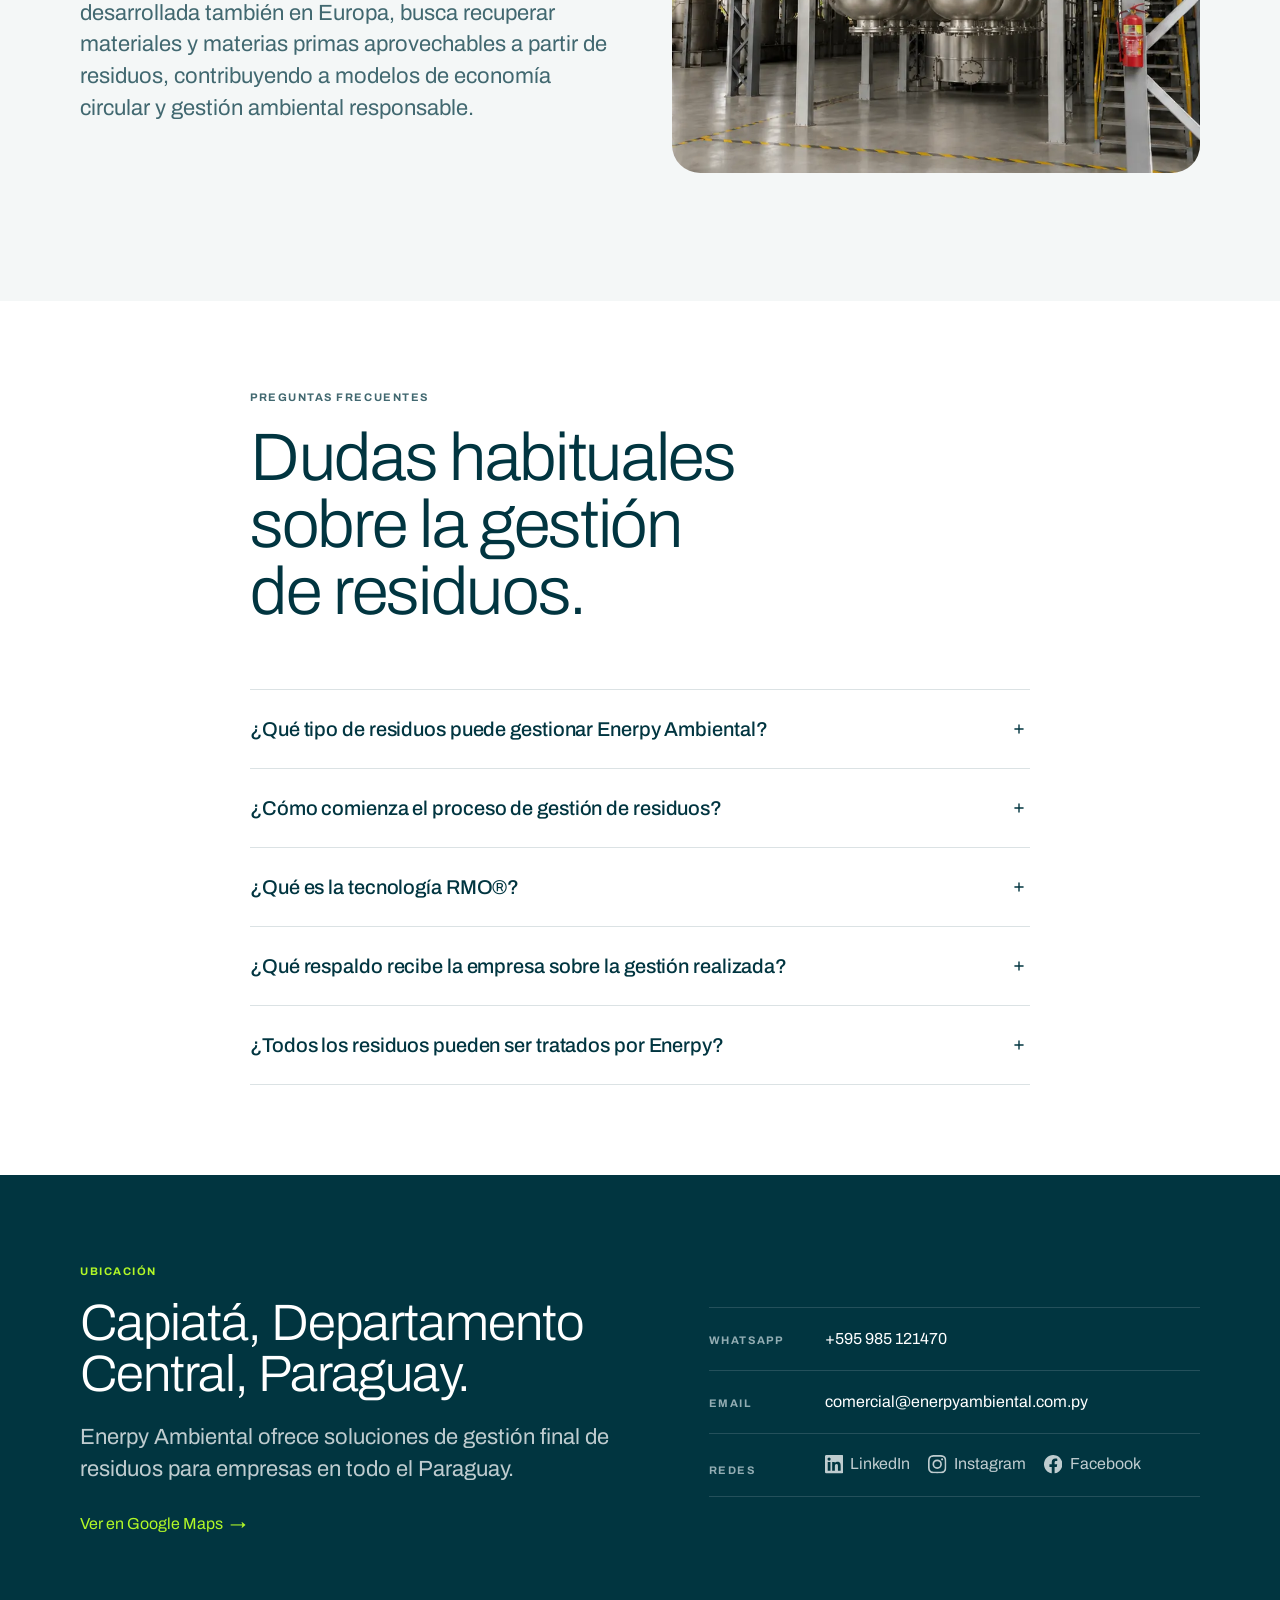
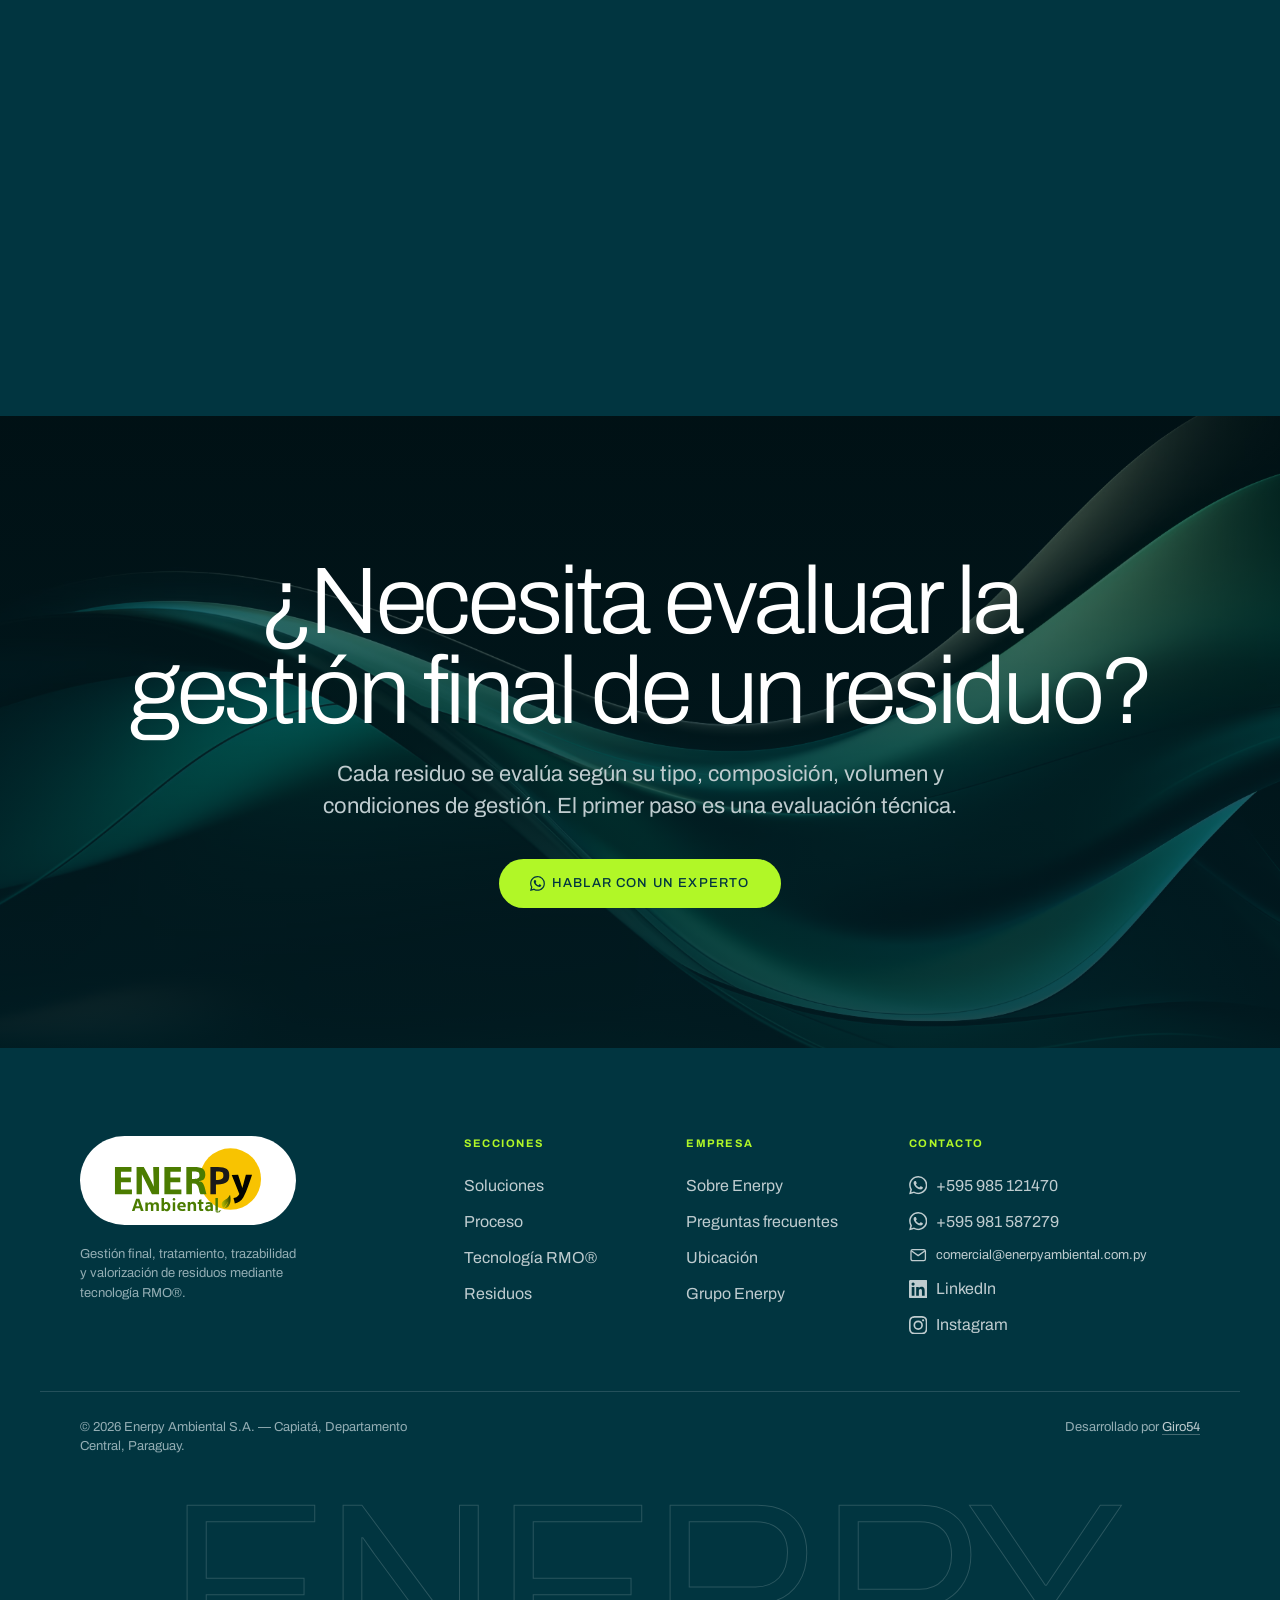
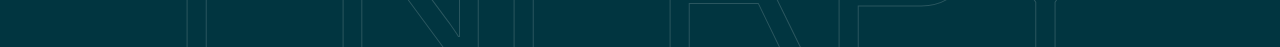
==== commit 59d8b10d: "Open the page with video and a lead-capture strip The page now begins with a full-bleed video, then " ====
--- a/index.html
+++ b/index.html
@@ -30,7 +30,7 @@
 <link rel="preconnect" href="https://fonts.gstatic.com" crossorigin>
 <link href="https://fonts.googleapis.com/css2?family=Archivo:ital,wght@0,300;0,400;0,500;0,700;1,400&display=swap" rel="stylesheet">
 <script>document.documentElement.classList.add('js')</script>
-<link rel="stylesheet" href="styles.css?v=68">
+<link rel="stylesheet" href="styles.css?v=79">
 </head>
 <body>
 
@@ -72,6 +72,18 @@
     <rect y="7.333" width="20" height="3.667" fill="#0038A8"/>
     <circle cx="10" cy="5.5" r="1.75" fill="#FFFFFF" stroke="#1E7B3C" stroke-width="0.45"/>
     <polygon points="10.000,4.650 10.212,5.209 10.808,5.237 10.342,5.611 10.500,6.188 10.000,5.860 9.500,6.188 9.658,5.611 9.192,5.237 9.788,5.209" fill="#F9D616"/>
+  </symbol>
+  <symbol id="ico-pause" viewBox="0 0 24 24">
+    <path fill="currentColor" d="M8 5h3v14H8zm5 0h3v14h-3z"/>
+  </symbol>
+  <symbol id="ico-play" viewBox="0 0 24 24">
+    <path fill="currentColor" d="M8 5.2v13.6a.6.6 0 0 0 .92.5l10.6-6.8a.6.6 0 0 0 0-1l-10.6-6.8a.6.6 0 0 0-.92.5z"/>
+  </symbol>
+  <symbol id="ico-send" viewBox="0 0 24 24">
+    <path fill="currentColor" d="M3.4 20.4 21.85 12.92c.86-.35.86-1.49 0-1.84L3.4 3.6a.99.99 0 0 0-1.38.92L2 9.12c0 .5.37.93.87.99L17 12 2.87 13.89c-.5.07-.87.5-.87 1l.02 4.59c0 .71.73 1.2 1.38.92z"/>
+  </symbol>
+  <symbol id="ico-check" viewBox="0 0 24 24">
+    <path fill="none" stroke="currentColor" stroke-width="2.4" stroke-linecap="round" stroke-linejoin="round" d="m4.5 12.6 4.8 4.8L19.5 7.2"/>
   </symbol>
 </svg>
 
@@ -103,6 +115,85 @@
 </header>
 
 <main id="main">
+
+<!-- ============ 0. VIDEO DE PORTADA ============ -->
+<!-- muted + playsinline are what actually let this autoplay: every browser
+     blocks sound-on autoplay, and iOS blocks anything that is not inline.
+     The file carries no audio track at all, so there is nothing to unmute and
+     no need for a volume control — only a pause, which WCAG 2.2.2 requires of
+     motion that starts by itself and runs past five seconds. -->
+<section class="filmstrip" aria-label="Video de presentación de Enerpy Ambiental">
+  <video class="filmstrip__v" id="herovideo"
+         poster="img/Video/hero-poster.webp"
+         width="1920" height="1080"
+         autoplay muted loop playsinline preload="metadata">
+    <source src="img/Video/hero.mp4" type="video/mp4">
+  </video>
+  <button class="filmstrip__btn" id="videotoggle" type="button" aria-label="Pausar video">
+    <svg class="filmstrip__ico" aria-hidden="true" focusable="false"><use href="#ico-pause"></use></svg>
+  </button>
+</section>
+
+<!-- ============ 0b. CAPTACIÓN ============ -->
+<!-- No backend: this is a static site. The form validates, then hands the
+     conversation to WhatsApp with the message already written — the same
+     destination every other CTA on the page uses. Nothing is stored here, and
+     the note under the fields says so rather than implying a database. -->
+<section class="leadstrip" aria-labelledby="leadstrip-h">
+  <div class="wrap leadstrip__in">
+
+    <div class="leadstrip__copy">
+      <h2 class="leadstrip__h" id="leadstrip-h">Hablemos de sus residuos.</h2>
+      <p class="leadstrip__p">Déjenos su nombre y su WhatsApp. Un especialista le responde con el siguiente paso.</p>
+    </div>
+
+    <form class="leadform" id="leadform" novalidate>
+      <div class="lf__field">
+        <label class="lf__label" for="lf-name">Nombre</label>
+        <input class="lf__input" id="lf-name" name="nombre" type="text"
+               autocomplete="name" placeholder="Nombre y apellido"
+               aria-describedby="lf-name-err" required>
+        <p class="lf__err" id="lf-name-err" hidden></p>
+      </div>
+
+      <div class="lf__field">
+        <label class="lf__label" for="lf-phone">WhatsApp</label>
+        <div class="lf__phone">
+          <span class="lf__ccwrap">
+            <select class="lf__cc" id="lf-cc" aria-label="Código de país">
+            <option value="595" data-iso="PY" data-ph="981 123456" selected>🇵🇾 +595 Paraguay</option>
+            <option value="54" data-iso="AR" data-ph="11 2345 6789">🇦🇷 +54 Argentina</option>
+            <option value="591" data-iso="BO" data-ph="7123 4567">🇧🇴 +591 Bolivia</option>
+            <option value="55" data-iso="BR" data-ph="11 91234 5678">🇧🇷 +55 Brasil</option>
+            <option value="56" data-iso="CL" data-ph="9 1234 5678">🇨🇱 +56 Chile</option>
+            <option value="57" data-iso="CO" data-ph="301 2345678">🇨🇴 +57 Colombia</option>
+            <option value="593" data-iso="EC" data-ph="99 123 4567">🇪🇨 +593 Ecuador</option>
+            <option value="34" data-iso="ES" data-ph="612 345 678">🇪🇸 +34 España</option>
+            <option value="52" data-iso="MX" data-ph="55 1234 5678">🇲🇽 +52 México</option>
+            <option value="51" data-iso="PE" data-ph="912 345 678">🇵🇪 +51 Perú</option>
+            <option value="1" data-iso="US" data-ph="555 123 4567">🇺🇸 +1 Estados Unidos</option>
+            <option value="598" data-iso="UY" data-ph="94 123 456">🇺🇾 +598 Uruguay</option>
+            </select>
+            <svg class="lf__chev" aria-hidden="true" focusable="false" viewBox="0 0 12 8"><path fill="none" stroke="currentColor" stroke-width="1.8" stroke-linecap="round" stroke-linejoin="round" d="m1 1.8 5 4.4 5-4.4"/></svg>
+          </span>
+          <input class="lf__input lf__input--tel" id="lf-phone" name="whatsapp" type="tel"
+                 inputmode="tel" autocomplete="tel-national" placeholder="981 123456"
+                 aria-describedby="lf-phone-err" required>
+        </div>
+        <p class="lf__err" id="lf-phone-err" hidden></p>
+      </div>
+
+      <button class="btn btn--primary btn--onlime lf__send" type="submit">
+        <svg class="btn__ico" aria-hidden="true" focusable="false"><use href="#ico-send"></use></svg>
+        <span>Enviar información</span>
+      </button>
+
+      <p class="lf__note">Usamos su nombre y su número solo para responderle por WhatsApp.</p>
+    </form>
+
+
+  </div>
+</section>
 
 <!-- ============ 1. HERO ============ -->
 <section class="hero" id="inicio">
@@ -895,6 +986,6 @@
 }
 </script>
 
-<script src="main.js?v=68" defer></script>
+<script src="main.js?v=79" defer></script>
 </body>
 </html>
--- a/styles.css
+++ b/styles.css
@@ -1107,3 +1107,202 @@
 @media (max-width:700px){
   .psteps{grid-template-columns:1fr;max-width:420px;margin-inline:auto}
 }
+
+/* ================= video de portada ================= */
+.filmstrip{position:relative;background:var(--ink);line-height:0}
+.filmstrip__v{
+  display:block;width:100%;
+  /* The hero below is min(94svh,900px); this sits a little shorter so the
+     headline underneath still signals itself on a laptop screen. cover, not
+     contain: a letterboxed band top and bottom would read as a broken embed. */
+  height:min(82svh,740px);
+  object-fit:cover;background:var(--ink);
+}
+@media (max-width:760px){
+  /* 16:9 across a phone is a 211px slot — too slight to open a page with. Taller
+     box, cropped sides; the subject of a landing-page film is always centred. */
+  .filmstrip__v{height:min(58svh,440px)}
+}
+.filmstrip__btn{
+  position:absolute;right:clamp(14px,2.5vw,24px);bottom:clamp(14px,2.5vw,24px);
+  width:44px;height:44px;padding:0;              /* 44px: comfortable touch target */
+  display:grid;place-items:center;
+  border:1px solid rgba(255,255,255,.34);border-radius:50%;
+  background:rgba(1,31,38,.62);color:var(--white);
+  backdrop-filter:blur(6px);-webkit-backdrop-filter:blur(6px);
+  cursor:pointer;
+  transition:background-color .18s ease,border-color .18s ease,transform .18s ease;
+}
+.filmstrip__btn:hover{background:rgba(1,31,38,.85);transform:translateY(-1px)}
+.filmstrip__btn:focus-visible{outline:2px solid var(--lime);outline-offset:3px}
+.filmstrip__ico{width:19px;height:19px;display:block}
+
+/* ================= franja de captación ================= */
+/* Lime: this is the page's conversion unit and the brand already spends lime on
+   action. It also breaks video from hero, which would otherwise be two dark
+   full-bleed blocks stacked with nothing between them. */
+.leadstrip{background:var(--lime);padding-block:clamp(26px,3.4vw,40px)}
+.leadstrip__in{
+  display:grid;grid-template-columns:minmax(0,.78fr) minmax(0,2.1fr);
+  gap:clamp(18px,3vw,44px);align-items:center;
+}
+.leadstrip__h{
+  margin:0;font:var(--type-h2-sm);letter-spacing:var(--type-h2-sm-ls);
+  color:var(--softwood);font-size:clamp(1.35rem,2.4vw,1.9rem);
+}
+.leadstrip__p{
+  margin:8px 0 0;font:var(--type-sm);letter-spacing:var(--type-sm-ls);
+  color:rgba(1,53,64,.82);max-width:46ch;
+}
+
+.leadform{
+  display:grid;
+  /* Real minimums, not minmax(0,…): with a floor of 0 the auto-sized button
+     took 242px of a 621px row and squeezed the number field down to 76px — a
+     46px box holding 84px of placeholder. The track can no longer collapse
+     below what the field has to show, and the media queries below take over
+     before the row runs out of room. */
+  grid-template-columns:minmax(150px,1fr) minmax(240px,1.2fr) auto;
+  gap:14px;align-items:end;
+}
+.lf__field{display:flex;flex-direction:column;gap:6px;min-width:0}
+.lf__label{
+  font:var(--type-label-sm);letter-spacing:var(--type-label-sm-ls);
+  text-transform:uppercase;color:rgba(1,53,64,.78);
+}
+.lf__input{
+  width:100%;min-width:0;
+  font:var(--type-body);letter-spacing:var(--type-body-ls);
+  color:var(--softwood);background:var(--white);
+  /* .58: white on lime is 1.3:1, so the fill cannot mark where the field
+     starts — the border is doing that alone and owes 1.4.11 its 3:1.
+     At .26 it measured 1.63:1; at .58 it measures 3.2:1. */
+  border:1.5px solid rgba(1,53,64,.58);border-radius:12px;
+  padding:13px 15px;
+  transition:border-color .18s ease,box-shadow .18s ease;
+}
+/* .68, not the .5 this started at: a placeholder is text and owes the same
+   4.5:1 as any other. Softwood at .5 over white measures 2.98:1; .68
+   measures 4.96:1 and still reads as a hint rather than as an answer. */
+.lf__input::placeholder{color:rgba(1,53,64,.68)}
+.lf__input:focus{outline:none;border-color:var(--softwood);box-shadow:0 0 0 3px rgba(1,53,64,.18)}
+.lf__input[aria-invalid="true"]{border-color:#8E2A1B;box-shadow:0 0 0 3px rgba(142,42,27,.16)}
+
+/* country code + number read as one control, so they share one rounded box */
+.lf__phone{display:flex;align-items:stretch;gap:0;min-width:0}
+.lf__ccwrap{position:relative;flex:none;display:flex}
+.lf__cc{
+  appearance:none;
+  font:var(--type-body);letter-spacing:var(--type-body-ls);
+  color:var(--softwood);background:var(--white);
+  border:1.5px solid rgba(1,53,64,.58);border-right:0;
+  border-radius:12px 0 0 12px;
+  padding:13px 30px 13px 14px;
+  /* wide enough that the dial code is never the part that gets
+     ellipsised — the country name may be, the +595 may not */
+  max-width:138px;cursor:pointer;
+  text-overflow:ellipsis;
+}
+.lf__cc:focus{outline:none;border-color:var(--softwood);box-shadow:0 0 0 3px rgba(1,53,64,.18)}
+.lf__chev{
+  position:absolute;right:11px;top:50%;transform:translateY(-50%);
+  width:11px;height:8px;color:rgba(1,53,64,.6);pointer-events:none;
+}
+.lf__input--tel{border-radius:0 12px 12px 0;flex:1 1 auto;min-width:0}
+
+.lf__send{align-self:end;height:49px;padding-inline:22px}
+/* .btn--primary is lime on lime here, so the roles swap: dark pill, lime mark */
+.btn--onlime{--btn-bg:var(--softwood);--btn-fg:var(--lime);--btn-bd:transparent}
+/* This button carries .btn--primary too, and .btn--primary:hover sets `background`
+   as a literal, not through --btn-bg — so it won the cascade and repainted the
+   pill light lime on a lime band, which is where "the hover is illegible" came
+   from. Overriding `background` here, at .btn--primary.btn--onlime (0-3-0), ends
+   that regardless of source order. Hover is simply a darker pour of the resting
+   colour: softwood #013540 -> #001A20, lime text going 10.2:1 -> 13.9:1. */
+.btn--primary.btn--onlime:hover,
+.btn--primary.btn--onlime:focus-visible{background:#001A20;--btn-bg:#001A20}
+
+/* The shared :focus-visible ring is lime, which is this band's own background —
+   it would be an invisible focus indicator on every control in the strip. */
+.leadstrip :focus-visible{outline-color:var(--softwood)}
+
+.lf__err{
+  margin:0;font:var(--type-2xs);letter-spacing:var(--type-2xs-ls);
+  color:#7A2317;                                  /* 6.0:1 on lime */
+}
+.lf__note{
+  grid-column:1/-1;margin:2px 0 0;
+  font:var(--type-2xs);letter-spacing:var(--type-2xs-ls);
+  color:rgba(1,53,64,.72);
+}
+
+/* ================= página de confirmación ================= */
+.thanks-body{
+  min-height:100svh;
+  display:grid;place-items:center;
+  background:var(--ink);
+  padding:clamp(24px,5vw,56px) var(--gut);
+}
+.thanks{width:100%;max-width:560px}
+.thanks__card{
+  background:var(--softwood);
+  border:1px solid var(--line-dark);
+  border-radius:var(--r-lg);
+  padding:clamp(28px,5vw,48px);
+  text-align:center;
+}
+.thanks__brand{display:inline-block;line-height:0;margin-bottom:clamp(22px,4vw,32px)}
+/* the supplied mark is drawn for light grounds, so it keeps its own white chip */
+.thanks__brand img{
+  width:clamp(128px,30vw,160px);height:auto;display:block;
+  background:var(--white);border-radius:999px;padding:10px 16px;
+}
+.thanks__mark{
+  width:62px;height:62px;border-radius:50%;
+  display:grid;place-items:center;margin:0 auto clamp(18px,3vw,24px);
+  background:var(--lime);color:var(--softwood);
+}
+.thanks__mark svg{width:30px;height:30px;display:block}
+.thanks__h{
+  margin:0;font:var(--type-h2-sm);letter-spacing:var(--type-h2-sm-ls);
+  color:var(--white);font-size:clamp(1.6rem,4.6vw,2.3rem);
+  text-wrap:balance;
+}
+.thanks__p{
+  margin:14px auto 0;max-width:42ch;
+  font:var(--type-body);letter-spacing:var(--type-body-ls);
+  color:var(--iron);
+}
+.thanks__actions{
+  display:flex;flex-wrap:wrap;justify-content:center;gap:12px;
+  margin-top:clamp(26px,4vw,34px);
+}
+/* a quiet second action: the reader has already converted, and two lime pills
+   side by side would make them choose between identical weights */
+.btn--ghostdark{--btn-bg:transparent;--btn-fg:var(--iron);--btn-bd:var(--line-dark)}
+.btn--ghostdark:hover{--btn-fg:var(--white);--btn-bd:var(--iron)}
+.thanks__note{
+  margin:20px 0 0;
+  font:var(--type-2xs);letter-spacing:var(--type-2xs-ls);
+  color:var(--muted);
+}
+.thanks__note a{color:var(--lime)}
+@media (max-width:420px){
+  .thanks__actions .btn{width:100%}
+}
+
+@media (max-width:980px){
+  .leadstrip__in{grid-template-columns:1fr;gap:18px}
+  .leadform{grid-template-columns:minmax(0,1fr) minmax(0,1fr);gap:12px}
+  .lf__send{grid-column:1/-1;width:100%}
+}
+@media (max-width:560px){
+  .leadform{grid-template-columns:minmax(0,1fr)}
+  .lf__cc{max-width:130px}
+}
+
+@media (prefers-reduced-motion:reduce){
+  /* a hover that is only a 2px lift leaves nothing to perceive once motion is
+     off; the colour and ring changes above are what carry it there */
+  .btn:hover,.filmstrip__btn:hover{transform:none}
+}
